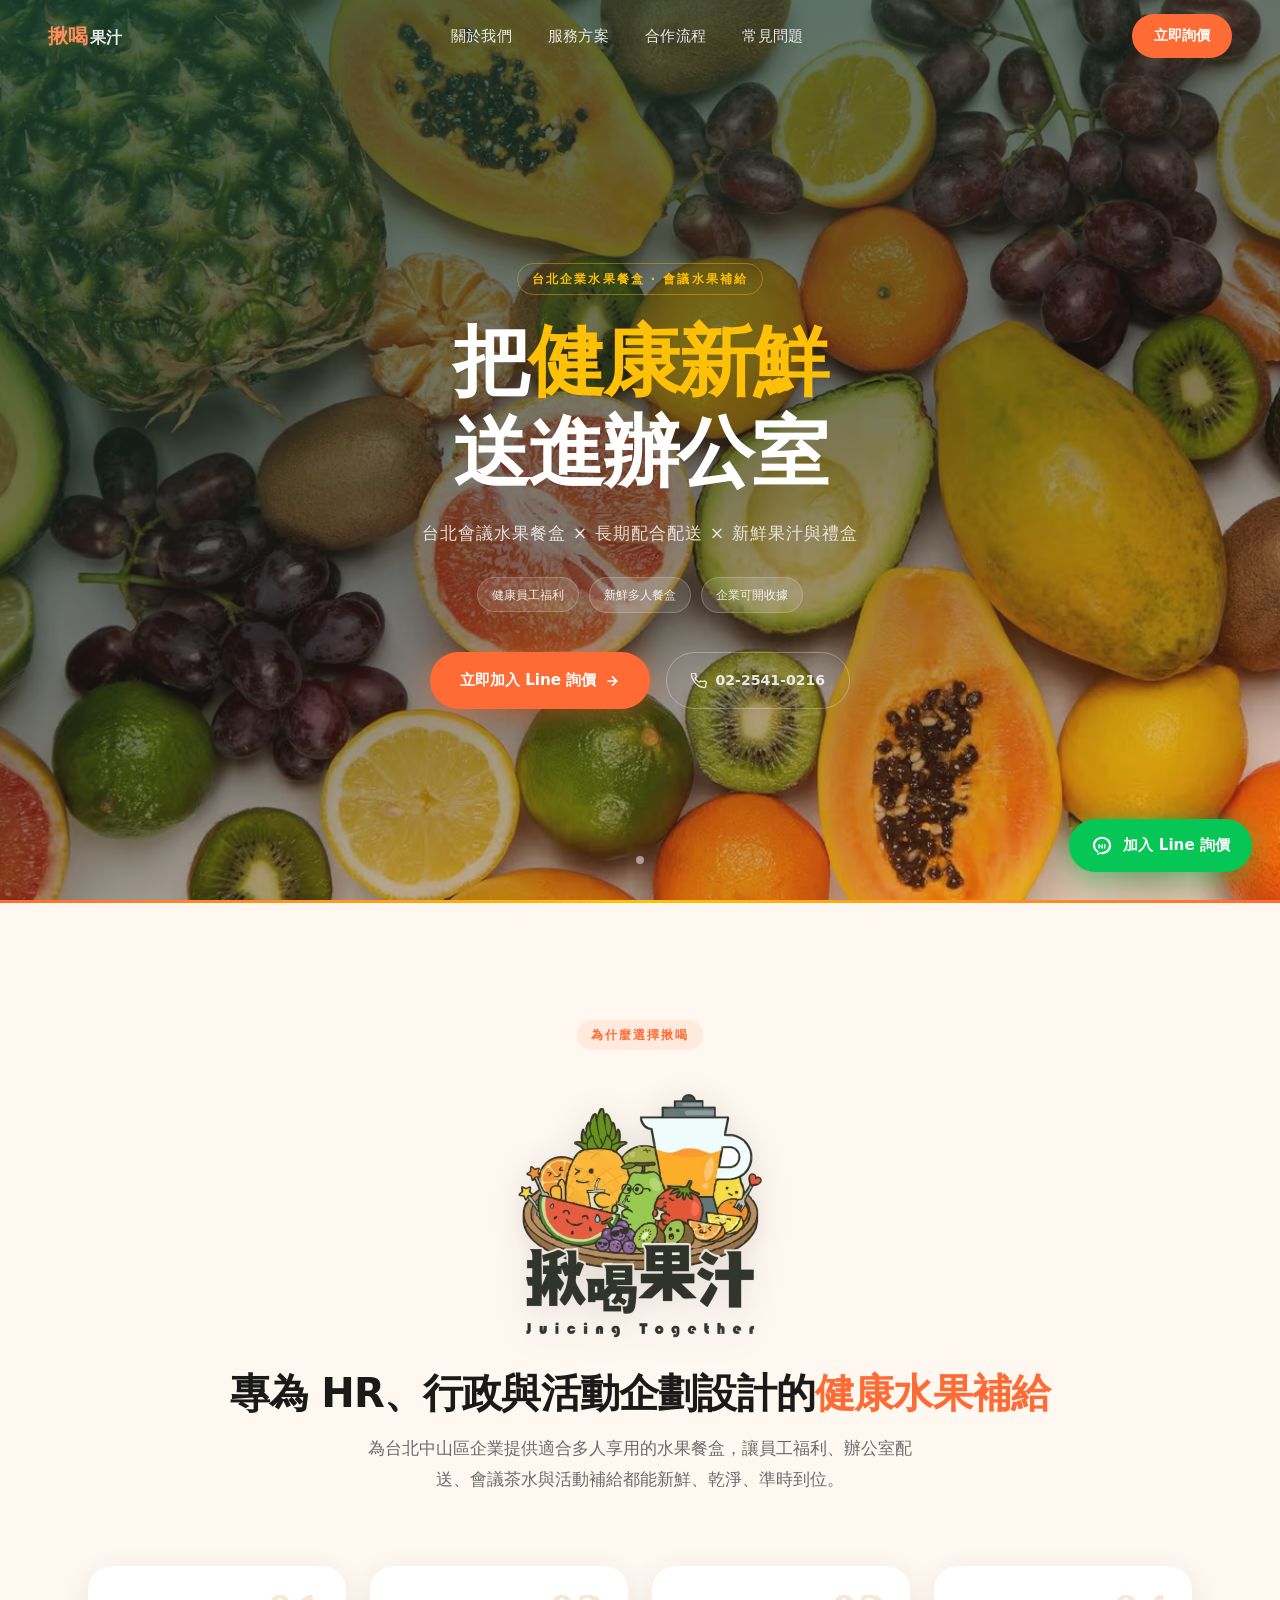
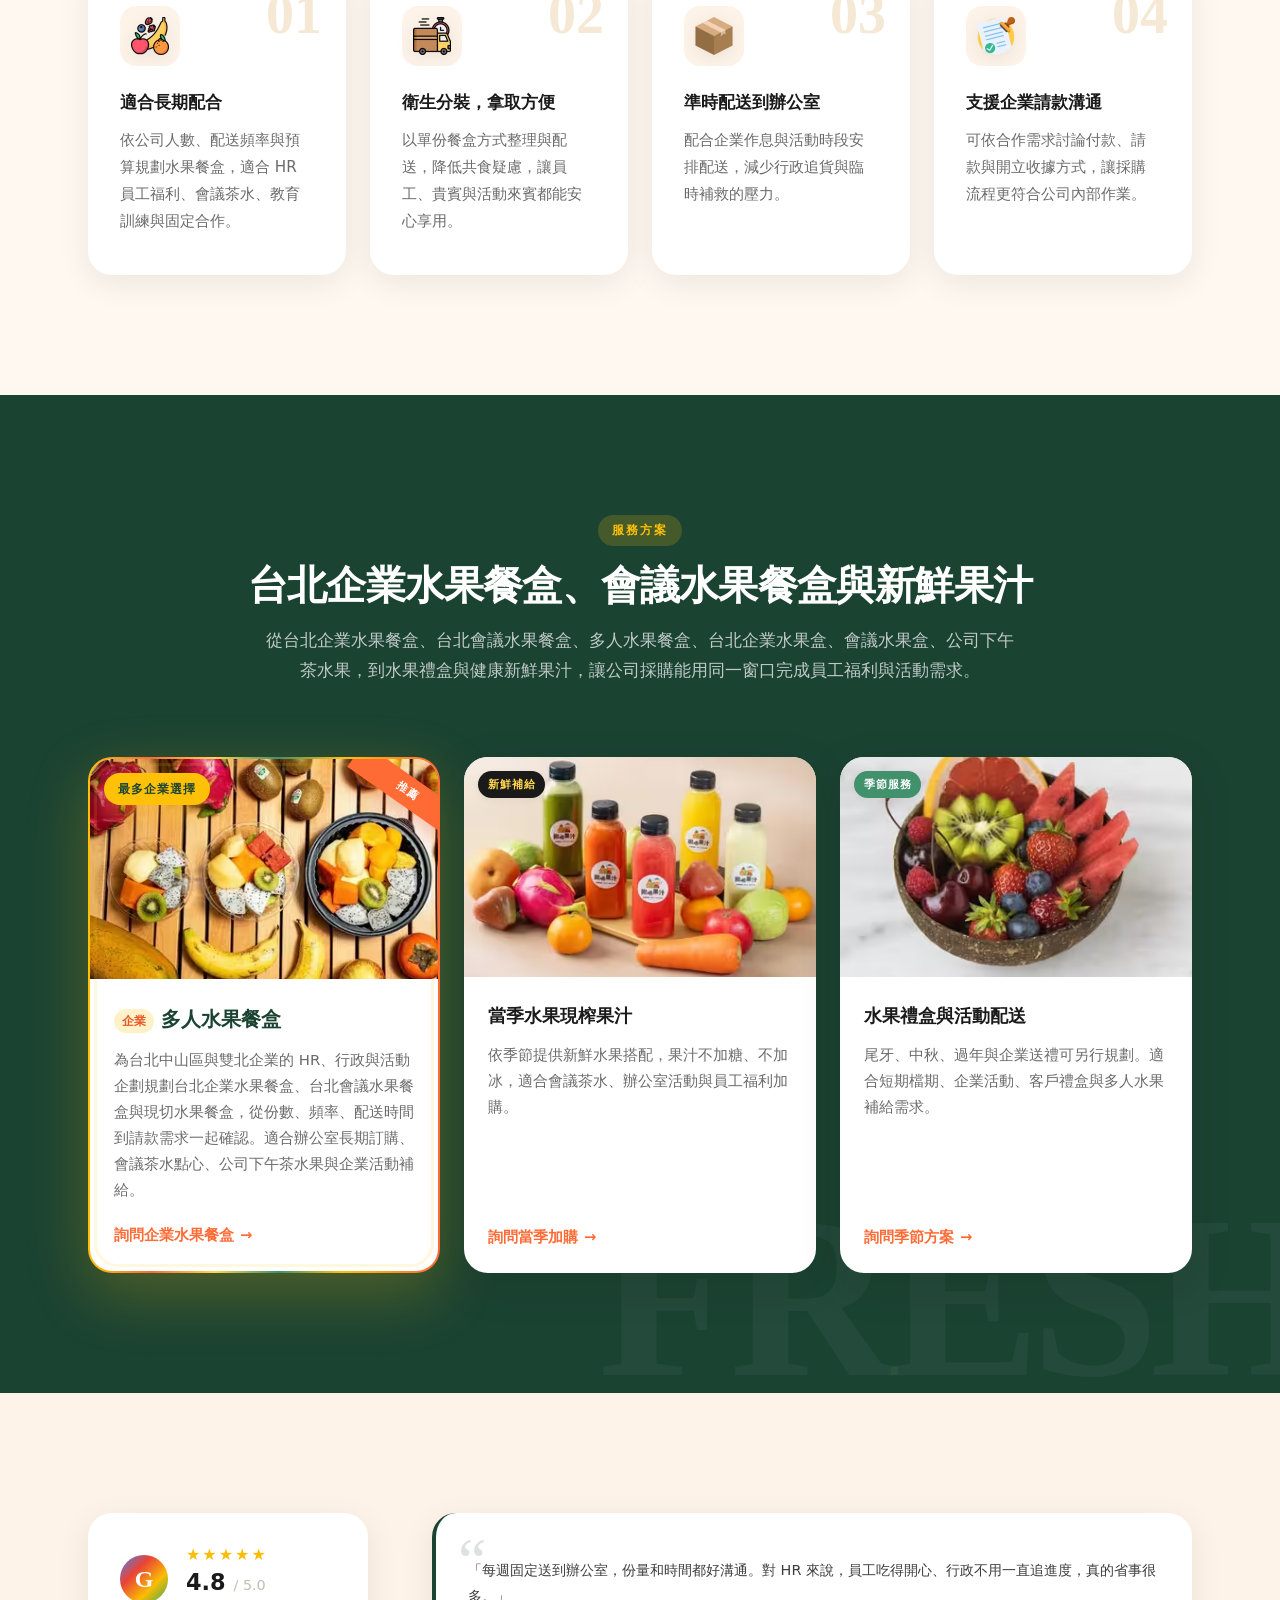
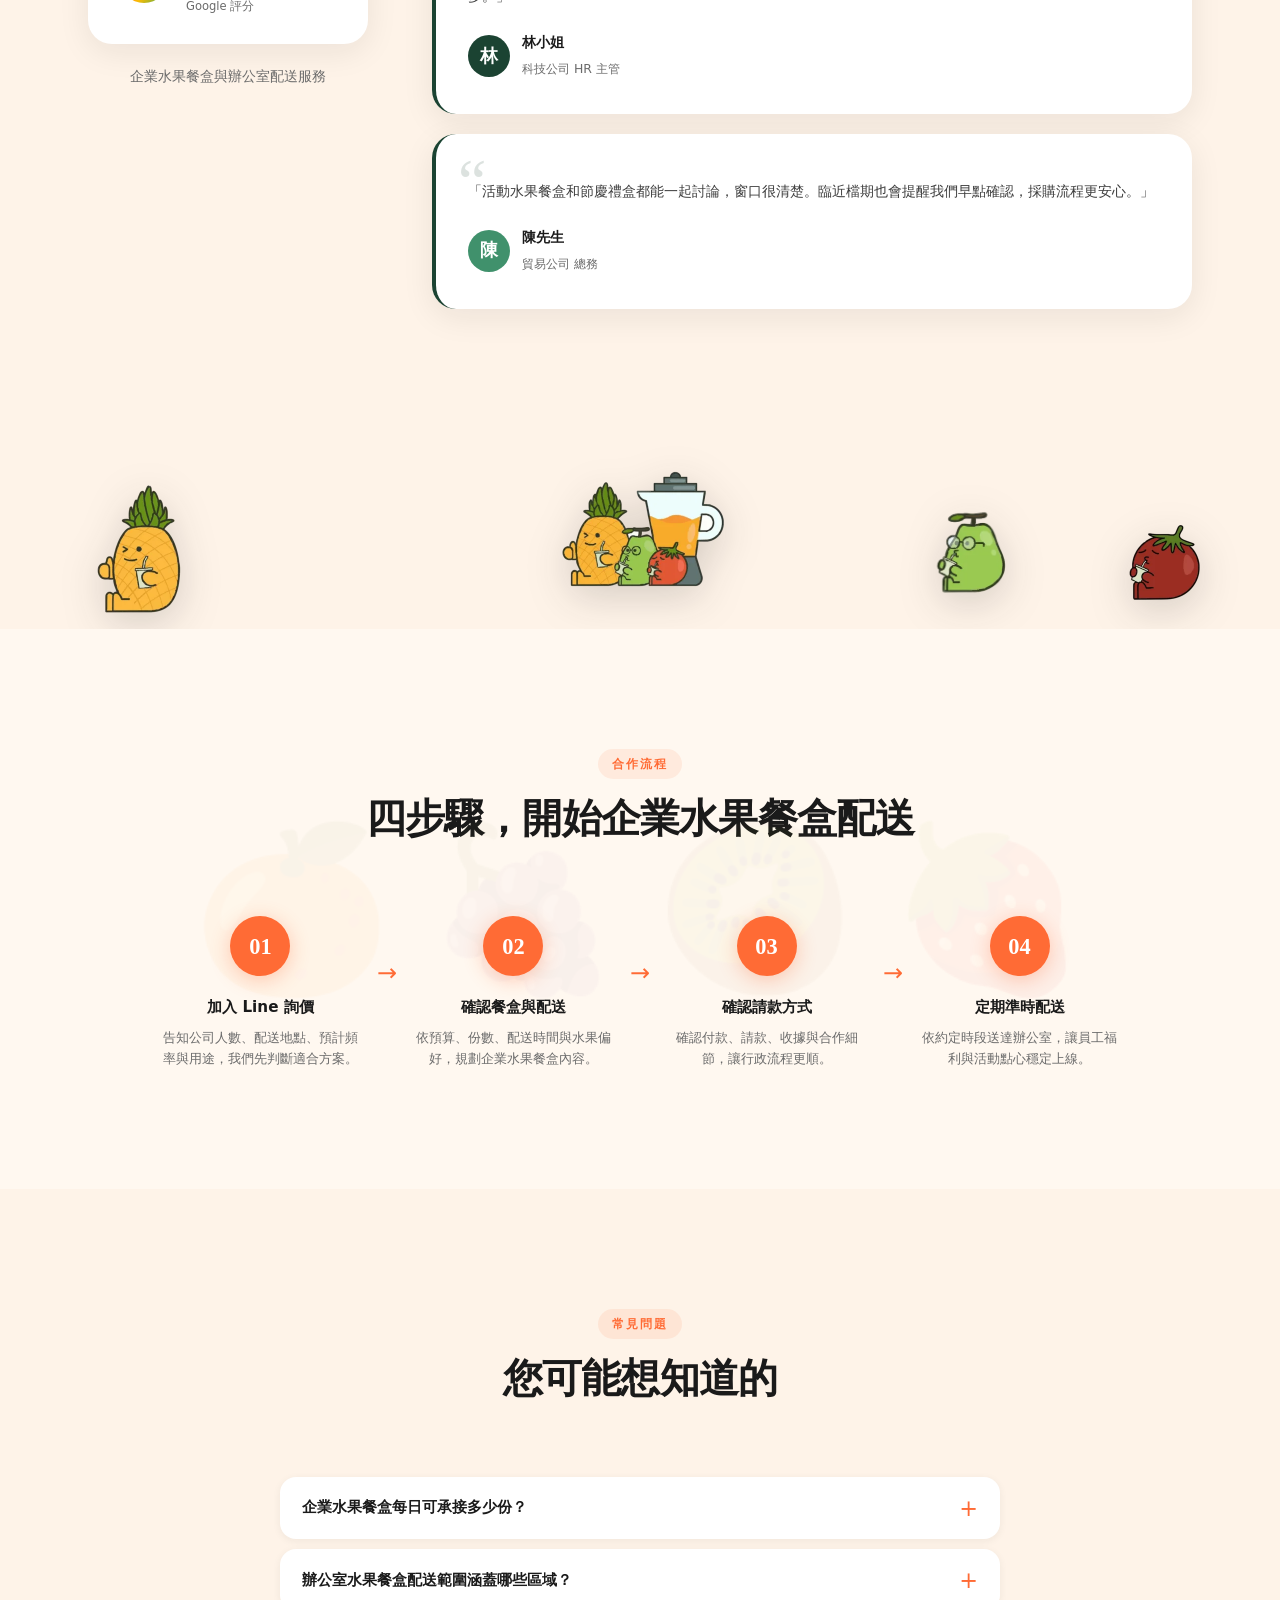
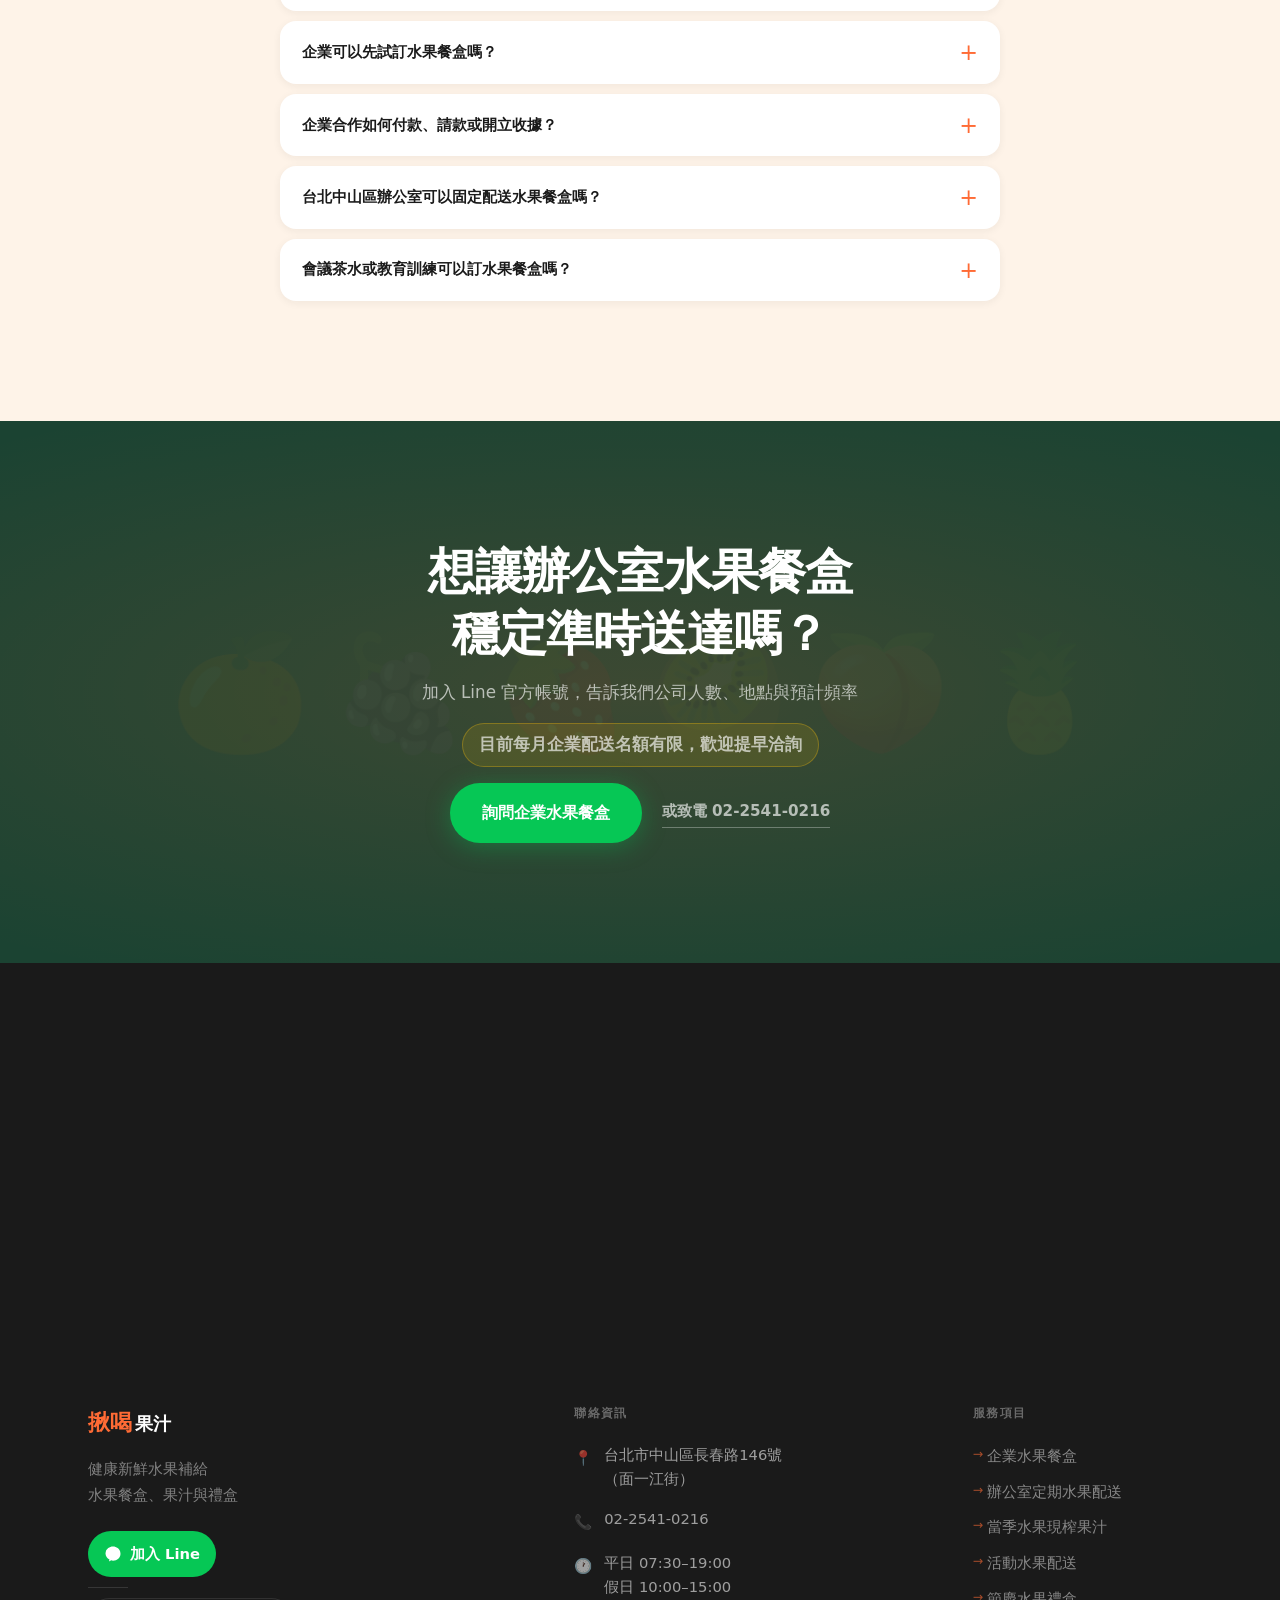
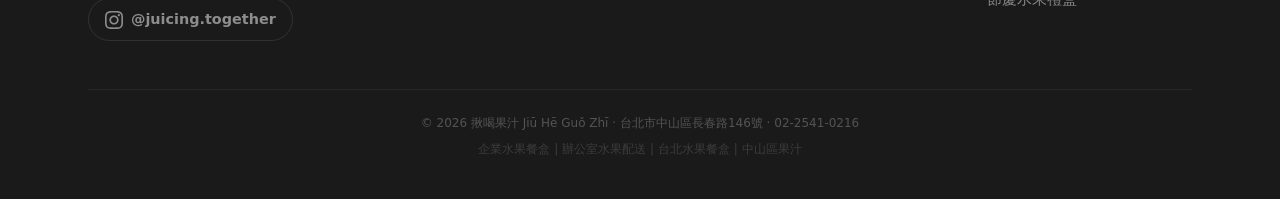
==== index.html @ c75de455 "feat: update styles and caching for improved performance - Changed stylesheet reference from `style." ====
<!DOCTYPE html>
<html lang="zh-TW">
<head>
    <meta charset="UTF-8">
    <meta name="viewport" content="width=device-width, initial-scale=1.0">
    <title>揪喝果汁｜台北會議水果餐盒・台北企業水果餐盒</title>
    <link rel="icon" type="image/png" href="assets/icons/favicon.png">
    <link rel="apple-touch-icon" href="assets/icons/apple-touch-icon.png">
    <meta name="description" content="台北中山區揪喝果汁服務 HR、行政與活動企劃，提供台北企業水果餐盒、台北會議水果餐盒、辦公室定期配送、水果禮盒與健康新鮮果汁，適合員工福利、會議水果盒與公司下午茶水果。">
    <meta name="keywords" content="企業水果餐盒,台北企業水果餐盒,台北企業水果盒,中山區企業水果餐盒,台北中山區水果餐盒,辦公室水果配送,中山區辦公室水果配送,HR員工福利水果,行政辦公室水果配送,會議水果盒,會議水果餐盒台北,會議茶水水果餐盒,台北會議水果餐盒,公司下午茶水果,公司水果訂購,企業水果配送,鮮切水果盒,現切水果餐盒,現打果汁外送,水果禮盒台北,揪喝果汁">
    <meta name="robots" content="index, follow">
    <meta name="geo.region" content="TW-TPE">
    <meta name="geo.placename" content="台北市中山區">
    <!-- Canonical — 換成真實網域後更新 -->
    <link rel="canonical" href="https://juicing-together.pages.dev/">
    <link rel="alternate" type="text/plain" href="https://juicing-together.pages.dev/llms.txt" title="LLM service summary">
    <link
        rel="preload"
        as="image"
        href="assets/hero/hero-1280.avif"
        imagesrcset="assets/hero/hero-640.avif 640w, assets/hero/hero-960.avif 960w, assets/hero/hero-1280.avif 1280w, assets/hero/hero-1600.avif 1600w"
        imagesizes="100vw"
        type="image/avif"
        fetchpriority="high"
    >

    <!-- Open Graph -->
    <meta property="og:title" content="揪喝果汁｜台北會議水果餐盒・台北企業水果餐盒">
    <meta property="og:description" content="為 HR、行政與活動企劃提供健康新鮮的企業水果補給：台北企業水果餐盒、台北會議水果餐盒、辦公室定期配送、水果禮盒與新鮮果汁。">
    <meta property="og:type" content="website">
    <meta property="og:locale" content="zh_TW">
    <meta property="og:url" content="https://juicing-together.pages.dev/">
    <meta property="og:image" content="https://juicing-together.pages.dev/assets/icons/social-share-image.jpg">
    <meta property="og:image:width" content="1170">
    <meta property="og:image:height" content="678">
    <!-- Twitter Card -->
    <meta name="twitter:card" content="summary_large_image">
    <meta name="twitter:title" content="揪喝果汁｜台北會議水果餐盒">
    <meta name="twitter:description" content="健康新鮮的台北企業水果餐盒，適合 HR 員工福利、行政採購、會議茶水與辦公室固定水果配送。">
    <meta name="twitter:image" content="https://juicing-together.pages.dev/assets/icons/social-share-image.jpg">

    <link rel="stylesheet" href="style.min.css">

    <!-- Schema.org LocalBusiness -->
    <script type="application/ld+json">
    {
        "@context": "https://schema.org",
        "@type": "LocalBusiness",
        "name": "揪喝果汁",
        "alternateName": "Jiū Hē Guǒ Zhī",
        "description": "台北市中山區企業健康水果補給服務，提供 HR 員工福利水果、行政辦公室定期水果配送、台北企業水果餐盒、台北會議水果餐盒、台北企業水果盒、多人水果餐盒、會議水果餐盒台北、會議水果盒、公司下午茶水果、健康新鮮果汁與節慶水果禮盒服務",
        "address": {
            "@type": "PostalAddress",
            "streetAddress": "長春路146號",
            "addressLocality": "中山區",
            "addressRegion": "台北市",
            "postalCode": "10491",
            "addressCountry": "TW"
        },
        "telephone": "+886-2-2541-0216",
        "openingHoursSpecification": [
            {
                "@type": "OpeningHoursSpecification",
                "dayOfWeek": ["Monday","Tuesday","Wednesday","Thursday","Friday"],
                "opens": "07:30",
                "closes": "19:00"
            },
            {
                "@type": "OpeningHoursSpecification",
                "dayOfWeek": ["Saturday","Sunday"],
                "opens": "10:00",
                "closes": "15:00"
            }
        ],
        "servesCuisine": ["企業水果餐盒","台北企業水果餐盒","台北會議水果餐盒","台北企業水果盒","會議水果餐盒台北","會議水果盒","公司下午茶水果","現切水果餐盒","辦公室水果配送","現打果汁","水果禮盒"],
        "priceRange": "$$",
        "hasMap": "https://maps.app.goo.gl/834xB28uhaWzeqEr7",
        "geo": {
            "@type": "GeoCoordinates",
            "latitude": "25.0519",
            "longitude": "121.5308"
        }
    }
    </script>

    <!-- FAQPage Schema — 觸發 Google 富媒體問答結果 -->
    <script type="application/ld+json">
    {
        "@context": "https://schema.org",
        "@type": "FAQPage",
        "mainEntity": [
            {
                "@type": "Question",
                "name": "企業水果餐盒每日可承接多少份？",
                "acceptedAnswer": {
                    "@type": "Answer",
                    "text": "揪喝果汁目前每日最多可承接約 300 份水果餐盒。不同公司人數、配送頻率與用途都可討論，建議先加入 Line 告知需求與日期，我們會協助規劃。"
                }
            },
            {
                "@type": "Question",
                "name": "台北辦公室水果外送配送範圍有哪些？",
                "acceptedAnswer": {
                    "@type": "Answer",
                    "text": "揪喝果汁主要配送範圍為台北市及新北市，以中山區、松山區、大同區為核心。其他區域請加入 Line 詢問確認，我們會盡力配合企業水果餐盒配送需求。"
                }
            },
            {
                "@type": "Question",
                "name": "企業訂購鮮切水果盒可以先試訂嗎？",
                "acceptedAnswer": {
                    "@type": "Answer",
                    "text": "可以！揪喝果汁提供一次性試訂服務，讓 HR、行政與團隊先確認水果品質、份量與配送體驗。滿意後再討論長期合作。"
                }
            },
            {
                "@type": "Question",
                "name": "企業水果餐盒如何付款、請款或開立收據？",
                "acceptedAnswer": {
                    "@type": "Answer",
                    "text": "揪喝果汁目前支援銀行匯款及現金付款，企業可開立收據；請款方式可於洽談時確認。我們會盡量配合公司內部採購與行政流程。"
                }
            },
            {
                "@type": "Question",
                "name": "台北中山區辦公室可以固定配送水果餐盒嗎？",
                "acceptedAnswer": {
                    "@type": "Answer",
                    "text": "可以。揪喝果汁位於台北市中山區，適合中山區、松山區、大同區及雙北企業洽詢辦公室定期水果餐盒配送。"
                }
            },
            {
                "@type": "Question",
                "name": "會議茶水或教育訓練可以訂水果餐盒嗎？",
                "acceptedAnswer": {
                    "@type": "Answer",
                    "text": "可以。企業會議、教育訓練、講座、員工下午茶與活動補給都可依人數、預算與配送時段規劃水果餐盒，也可加購現打果汁。"
                }
            }
        ]
    }
    </script>
</head>
<body>

    <!-- Floating Line CTA -->
    <a href="https://lin.ee/xCwVELfD" class="line-float" target="_blank" rel="noopener noreferrer" aria-label="加入 Line 官方帳號詢價">
        <svg class="line-icon" viewBox="0 0 24 24" xmlns="http://www.w3.org/2000/svg">
            <path d="M12 2C6.477 2 2 6.15 2 11.25c0 3.376 2.138 6.335 5.346 8.016L6.5 22l3.218-1.74C10.445 20.74 11.21 20.875 12 20.875c5.523 0 10-4.15 10-9.25C22 6.15 17.523 2 12 2zm0 16.875c-.605 0-1.192-.065-1.757-.188L7.5 20l.814-2.4C6.134 16.32 4.5 13.92 4.5 11.25 4.5 7.275 7.859 4 12 4s7.5 3.275 7.5 7.25c0 3.975-3.359 7.25-7.5 7.25zm3.75-8.75h-1.5v4.5h1.5v-4.5zm-2.625 0h-1.5v3.188l-2.25-3.188H8v4.5h1.5v-3.188l2.25 3.188h1.375v-4.5z"/>
        </svg>
        <span class="line-text">加入 Line 詢價</span>
    </a>

    <!-- Navigation -->
    <nav class="nav" id="nav">
        <div class="nav-inner">
            <a href="#hero" class="nav-brand">
                <span class="brand-mark">揪喝</span>
                <span class="brand-sub">果汁</span>
            </a>
            <ul class="nav-links" role="list">
                <li><a href="#why-us">關於我們</a></li>
                <li><a href="#services">服務方案</a></li>
                <li><a href="#process">合作流程</a></li>
                <li><a href="#faq">常見問題</a></li>
            </ul>
            <a href="https://lin.ee/xCwVELfD" class="nav-cta" target="_blank" rel="noopener">
                立即詢價
            </a>
            <button class="nav-toggle" id="navToggle" aria-label="開啟選單" aria-expanded="false">
                <span></span>
                <span></span>
                <span></span>
            </button>
        </div>
        <!-- Mobile menu -->
        <div class="nav-mobile" id="navMobile" aria-hidden="true">
            <ul>
                <li><a href="#why-us">關於我們</a></li>
                <li><a href="#services">服務方案</a></li>
                <li><a href="#process">合作流程</a></li>
                <li><a href="#faq">常見問題</a></li>
                <li>
                    <a href="https://lin.ee/xCwVELfD" class="mobile-line-btn" target="_blank" rel="noopener">
                        立即加入 Line 詢價
                    </a>
                </li>
            </ul>
        </div>
    </nav>

    <!-- ① Hero -->
    <section class="hero" id="hero">
        <div class="hero-bg">
            <picture>
                <source
                    type="image/avif"
                    srcset="assets/hero/hero-640.avif 640w, assets/hero/hero-960.avif 960w, assets/hero/hero-1280.avif 1280w, assets/hero/hero-1600.avif 1600w"
                    sizes="100vw"
                >
                <source
                    type="image/webp"
                    srcset="assets/hero/hero-640.webp 640w, assets/hero/hero-960.webp 960w, assets/hero/hero-1280.webp 1280w, assets/hero/hero-1600.webp 1600w"
                    sizes="100vw"
                >
                <img
                    src="assets/hero/hero-1280.webp"
                    alt=""
                    width="1280"
                    height="853"
                    loading="eager"
                    fetchpriority="high"
                >
            </picture>
            <div class="hero-overlay"></div>
        </div>
        <div class="hero-content">
            <p class="hero-eyebrow animate-up delay-1">台北企業水果餐盒 · 會議水果補給</p>
            <h1 class="hero-title animate-up delay-2">
                把<span class="hero-em">健康新鮮</span><br>
                送進辦公室
            </h1>
            <p class="hero-tagline animate-up delay-3">
                台北會議水果餐盒 &times; 長期配合配送 &times; 新鮮果汁與禮盒
            </p>
            <div class="hero-pills animate-up delay-4">
                <span>健康員工福利</span>
                <span>新鮮多人餐盒</span>
                <span>企業可開收據</span>
            </div>
            <div class="hero-actions animate-up delay-5">
                <a href="https://lin.ee/xCwVELfD" class="btn-hero" target="_blank" rel="noopener">
                    立即加入 Line 詢價
                    <svg width="16" height="16" viewBox="0 0 24 24" fill="none" stroke="currentColor" stroke-width="2.5"><path d="M5 12h14M12 5l7 7-7 7"/></svg>
                </a>
                <a href="tel:+886225410216" class="btn-hero-ghost">
                    <svg width="16" height="16" viewBox="0 0 24 24" fill="none" stroke="currentColor" stroke-width="2"><path d="M22 16.92v3a2 2 0 01-2.18 2 19.79 19.79 0 01-8.63-3.07A19.5 19.5 0 013.07 9.81 19.79 19.79 0 01.12 1.2 2 2 0 012.11 0h3a2 2 0 012 1.72 12.84 12.84 0 00.7 2.81 2 2 0 01-.45 2.11L6.09 7.91a16 16 0 006 6l1.27-1.27a2 2 0 012.11-.45 12.84 12.84 0 002.81.7A2 2 0 0122 16.92z"/></svg>
                    02-2541-0216
                </a>
            </div>
        </div>
        <div class="hero-scroll-indicator">
            <div class="scroll-dot"></div>
        </div>
    </section>

    <!-- ② Why Us -->
    <section class="why-us" id="why-us">
        <div class="container">
            <header class="section-header">
                <span class="eyebrow">為什麼選擇揪喝</span>
                <img src="assets/optimized/fruit-platter-560.webp" alt="" class="whyus-platter" width="560" height="560" loading="lazy" decoding="async" aria-hidden="true">
                <h2 class="section-title">專為 HR、行政與活動企劃設計的<strong>健康水果補給</strong></h2>
                <p class="section-lead">為台北中山區企業提供適合多人享用的水果餐盒，讓員工福利、辦公室配送、會議茶水與活動補給都能新鮮、乾淨、準時到位。</p>
            </header>
            <div class="features-grid">
                <div class="feature-card reveal">
                    <div class="feature-num">01</div>
                    <div class="feature-icon-wrap">
                        <img src="assets/optimized/fruits-76.webp" alt="" class="feature-icon-img" width="76" height="76" loading="lazy" decoding="async" aria-hidden="true">
                    </div>
                    <h3>適合長期配合</h3>
                    <p>依公司人數、配送頻率與預算規劃水果餐盒，適合 HR 員工福利、會議茶水、教育訓練與固定合作。</p>
                </div>
                <div class="feature-card reveal delay-1">
                    <div class="feature-num">02</div>
                    <div class="feature-icon-wrap">
                        <img src="assets/optimized/express-delivery-76.webp" alt="" class="feature-icon-img" width="76" height="76" loading="lazy" decoding="async" aria-hidden="true">
                    </div>
                    <h3>衛生分裝，拿取方便</h3>
                    <p>以單份餐盒方式整理與配送，降低共食疑慮，讓員工、貴賓與活動來賓都能安心享用。</p>
                </div>
                <div class="feature-card reveal delay-2">
                    <div class="feature-num">03</div>
                    <div class="feature-icon-wrap">
                        <img src="assets/optimized/box-76.webp" alt="" class="feature-icon-img" width="76" height="76" loading="lazy" decoding="async" aria-hidden="true">
                    </div>
                    <h3>準時配送到辦公室</h3>
                    <p>配合企業作息與活動時段安排配送，減少行政追貨與臨時補救的壓力。</p>
                </div>
                <div class="feature-card reveal delay-3">
                    <div class="feature-num">04</div>
                    <div class="feature-icon-wrap">
                        <img src="assets/optimized/stamp-76.webp" alt="" class="feature-icon-img" width="76" height="76" loading="lazy" decoding="async" aria-hidden="true">
                    </div>
                    <h3>支援企業請款溝通</h3>
                    <p>可依合作需求討論付款、請款與開立收據方式，讓採購流程更符合公司內部作業。</p>
                </div>
            </div>
        </div>
    </section>

    <!-- ③ Services -->
    <section class="services" id="services">
        <div class="services-bg-text" aria-hidden="true">FRESH</div>
        <div class="container">
            <header class="section-header">
                <span class="eyebrow light">服務方案</span>
                <h2 class="section-title light">台北企業水果餐盒、會議水果餐盒與新鮮果汁</h2>
                <p class="section-lead light">從台北企業水果餐盒、台北會議水果餐盒、多人水果餐盒、台北企業水果盒、會議水果盒、公司下午茶水果，到水果禮盒與健康新鮮果汁，讓公司採購能用同一窗口完成員工福利與活動需求。</p>
            </header>
            <div class="services-grid">

                <article class="service-card service-card-highlight reveal">
                    <div class="service-ribbon">推薦</div>
                    <div class="service-img-wrap">
                        <picture>
                            <source type="image/avif" srcset="assets/optimized/fruit-bowl-368.avif 368w, assets/optimized/fruit-bowl-567.avif 567w" sizes="(max-width: 1024px) 100vw, 368px">
                            <source type="image/webp" srcset="assets/optimized/fruit-bowl-368.webp 368w, assets/optimized/fruit-bowl-567.webp 567w" sizes="(max-width: 1024px) 100vw, 368px">
                            <img
                                src="assets/optimized/fruit-bowl-567.webp"
                                alt="企業水果餐盒定期配送"
                                width="567"
                                height="423"
                                loading="lazy"
                                decoding="async"
                            >
                        </picture>
                        <div class="service-badge">最多企業選擇</div>
                    </div>
                    <div class="service-body">
                        <h3><span class="service-title-kicker">企業</span>多人水果餐盒</h3>
                        <p>為台北中山區與雙北企業的 HR、行政與活動企劃規劃台北企業水果餐盒、台北會議水果餐盒與現切水果餐盒，從份數、頻率、配送時間到請款需求一起確認。適合辦公室長期訂購、會議茶水點心、公司下午茶水果與企業活動補給。</p>
                        <a href="https://lin.ee/xCwVELfD" class="service-cta" target="_blank" rel="noopener">
                            詢問企業水果餐盒
                            <span>→</span>
                        </a>
                    </div>
                </article>

                <article class="service-card reveal delay-1">
                    <div class="service-img-wrap">
                        <picture>
                            <source type="image/avif" srcset="assets/optimized/juice-bottles-372.avif 372w, assets/optimized/juice-bottles-744.avif 744w" sizes="(max-width: 1024px) 100vw, 372px">
                            <source type="image/webp" srcset="assets/optimized/juice-bottles-372.webp 372w, assets/optimized/juice-bottles-744.webp 744w" sizes="(max-width: 1024px) 100vw, 372px">
                            <img
                                src="assets/optimized/juice-bottles-744.webp"
                                alt="當季水果現榨果汁"
                                width="744"
                                height="595"
                                loading="lazy"
                                decoding="async"
                            >
                        </picture>
                        <div class="service-badge accent">新鮮補給</div>
                    </div>
                    <div class="service-body">
                        <h3>當季水果現榨果汁</h3>
                        <p>依季節提供新鮮水果搭配，果汁不加糖、不加冰，適合會議茶水、辦公室活動與員工福利加購。</p>
                        <a href="https://lin.ee/xCwVELfD" class="service-cta" target="_blank" rel="noopener">
                            詢問當季加購
                            <span>→</span>
                        </a>
                    </div>
                </article>

                <article class="service-card reveal delay-2">
                    <div class="service-img-wrap">
                        <picture>
                            <source type="image/avif" srcset="assets/optimized/fruit-gift-372.avif 372w, assets/optimized/fruit-gift-744.avif 744w" sizes="(max-width: 1024px) 100vw, 372px">
                            <source type="image/webp" srcset="assets/optimized/fruit-gift-372.webp 372w, assets/optimized/fruit-gift-744.webp 744w" sizes="(max-width: 1024px) 100vw, 372px">
                            <img
                                src="assets/optimized/fruit-gift-744.webp"
                                alt="水果外燴與節慶禮盒"
                                width="744"
                                height="1116"
                                loading="lazy"
                                decoding="async"
                            >
                        </picture>
                        <div class="service-badge green">季節服務</div>
                    </div>
                    <div class="service-body">
                        <h3>水果禮盒與活動配送</h3>
                        <p>尾牙、中秋、過年與企業送禮可另行規劃。適合短期檔期、企業活動、客戶禮盒與多人水果補給需求。</p>
                        <a href="https://lin.ee/xCwVELfD" class="service-cta" target="_blank" rel="noopener">
                            詢問季節方案
                            <span>→</span>
                        </a>
                    </div>
                </article>

            </div>
        </div>
    </section>

    <!-- ④ Social Proof -->
    <section class="social-proof" id="reviews">
        <div class="container">
            <div class="proof-inner">
                <div class="rating-block reveal">
                    <div class="g-badge">
                        <span class="g-logo">G</span>
                        <div class="g-info">
                            <div class="g-stars">★★★★★</div>
                            <div class="g-score">4.8 <span>/ 5.0</span></div>
                            <div class="g-label">Google 評分</div>
                        </div>
                    </div>
                    <p class="proof-tagline">企業水果餐盒與辦公室配送服務</p>
                </div>
                <div class="testimonials reveal delay-1">
                    <blockquote class="testimonial">
                        <p>「每週固定送到辦公室，份量和時間都好溝通。對 HR 來說，員工吃得開心、行政不用一直追進度，真的省事很多。」</p>
                        <footer>
                            <div class="avatar">林</div>
                            <div>
                                <strong>林小姐</strong>
                                <cite>科技公司 HR 主管</cite>
                            </div>
                        </footer>
                    </blockquote>
                    <blockquote class="testimonial">
                        <p>「活動水果餐盒和節慶禮盒都能一起討論，窗口很清楚。臨近檔期也會提醒我們早點確認，採購流程更安心。」</p>
                        <footer>
                            <div class="avatar green">陳</div>
                            <div>
                                <strong>陳先生</strong>
                                <cite>貿易公司 總務</cite>
                            </div>
                        </footer>
                    </blockquote>
                </div>
            </div>
        </div>
    </section>

    <!-- Fruit Characters Parade -->
    <div class="fruit-parade" id="fruitParade" aria-hidden="true">
        <div class="fp-char fp-pineapple">
            <img src="assets/optimized/pineapple-320.webp" alt="" width="320" height="320" loading="lazy" decoding="async" draggable="false">
        </div>
        <div class="fp-char fp-combo">
            <img src="assets/optimized/combo-380.webp" alt="" width="380" height="380" loading="lazy" decoding="async" draggable="false">
        </div>
        <div class="fp-char fp-pear">
            <img src="assets/optimized/pear-300.webp" alt="" width="300" height="313" loading="lazy" decoding="async" draggable="false">
        </div>
        <div class="fp-char fp-tomato">
            <img src="assets/optimized/tomato-260.webp" alt="" width="260" height="260" loading="lazy" decoding="async" draggable="false">
        </div>
    </div>

    <!-- ⑤ Process -->
    <section class="process" id="process">
        <div class="process-deco" aria-hidden="true">
            <span>🍊</span><span>🍇</span><span>🥝</span><span>🍓</span>
        </div>
        <div class="container">
            <header class="section-header">
                <span class="eyebrow">合作流程</span>
                <h2 class="section-title">四步驟，開始企業水果餐盒配送</h2>
            </header>
            <div class="steps">
                <div class="step reveal">
                    <div class="step-num">01</div>
                    <div class="step-body">
                        <h3>加入 Line 詢價</h3>
                        <p>告知公司人數、配送地點、預計頻率與用途，我們先判斷適合方案。</p>
                    </div>
                </div>
                <div class="step-arrow reveal delay-1" aria-hidden="true">→</div>
                <div class="step reveal delay-1">
                    <div class="step-num">02</div>
                    <div class="step-body">
                        <h3>確認餐盒與配送</h3>
                        <p>依預算、份數、配送時間與水果偏好，規劃企業水果餐盒內容。</p>
                    </div>
                </div>
                <div class="step-arrow reveal delay-2" aria-hidden="true">→</div>
                <div class="step reveal delay-2">
                    <div class="step-num">03</div>
                    <div class="step-body">
                        <h3>確認請款方式</h3>
                        <p>確認付款、請款、收據與合作細節，讓行政流程更順。</p>
                    </div>
                </div>
                <div class="step-arrow reveal delay-3" aria-hidden="true">→</div>
                <div class="step reveal delay-3">
                    <div class="step-num">04</div>
                    <div class="step-body">
                        <h3>定期準時配送</h3>
                        <p>依約定時段送達辦公室，讓員工福利與活動點心穩定上線。</p>
                    </div>
                </div>
            </div>
        </div>
    </section>

    <!-- ⑥ FAQ -->
    <section class="faq" id="faq">
        <div class="container">
            <header class="section-header">
                <span class="eyebrow">常見問題</span>
                <h2 class="section-title">您可能想知道的</h2>
            </header>
            <div class="faq-list reveal">
                <div class="faq-item">
                    <button class="faq-q" aria-expanded="false">
                        <span>企業水果餐盒每日可承接多少份？</span>
                        <span class="faq-icon" aria-hidden="true">+</span>
                    </button>
                    <div class="faq-a">
                        <p>目前每日最多可承接約 300 份水果餐盒。不同公司人數、配送頻率與用途都可討論，建議先加入 Line 告知需求與日期，我們會協助規劃。</p>
                    </div>
                </div>
                <div class="faq-item">
                    <button class="faq-q" aria-expanded="false">
                        <span>辦公室水果餐盒配送範圍涵蓋哪些區域？</span>
                        <span class="faq-icon" aria-hidden="true">+</span>
                    </button>
                    <div class="faq-a">
                        <p>主要配送範圍為台北市及新北市，以中山區、松山區、大同區為核心。其他區域請加入 Line 詢問確認，我們會盡力配合您的需求。</p>
                    </div>
                </div>
                <div class="faq-item">
                    <button class="faq-q" aria-expanded="false">
                        <span>企業可以先試訂水果餐盒嗎？</span>
                        <span class="faq-icon" aria-hidden="true">+</span>
                    </button>
                    <div class="faq-a">
                        <p>可以！我們提供一次性試訂服務，讓 HR、行政與團隊先確認水果品質、份量與配送體驗。滿意後再討論長期合作。</p>
                    </div>
                </div>
                <div class="faq-item">
                    <button class="faq-q" aria-expanded="false">
                        <span>企業合作如何付款、請款或開立收據？</span>
                        <span class="faq-icon" aria-hidden="true">+</span>
                    </button>
                    <div class="faq-a">
                        <p>目前支援銀行匯款及現金付款，企業可開立收據；請款方式可於洽談時確認。我們會盡量配合公司內部採購與行政流程。</p>
                    </div>
                </div>
                <div class="faq-item">
                    <button class="faq-q" aria-expanded="false">
                        <span>台北中山區辦公室可以固定配送水果餐盒嗎？</span>
                        <span class="faq-icon" aria-hidden="true">+</span>
                    </button>
                    <div class="faq-a">
                        <p>可以。揪喝果汁位於台北市中山區，適合中山區、松山區、大同區及雙北企業洽詢辦公室定期水果餐盒配送。</p>
                    </div>
                </div>
                <div class="faq-item">
                    <button class="faq-q" aria-expanded="false">
                        <span>會議茶水或教育訓練可以訂水果餐盒嗎？</span>
                        <span class="faq-icon" aria-hidden="true">+</span>
                    </button>
                    <div class="faq-a">
                        <p>可以。企業會議、教育訓練、講座、員工下午茶與活動補給都可依人數、預算與配送時段規劃水果餐盒，也可加購現打果汁。</p>
                    </div>
                </div>
            </div>
        </div>
    </section>

    <!-- ⑦ CTA Banner -->
    <section class="cta-section">
        <div class="cta-fruit-deco" aria-hidden="true">
            <span>🍊</span><span>🍇</span><span>🍓</span><span>🥝</span><span>🍑</span><span>🍍</span>
        </div>
        <div class="container">
            <div class="cta-content reveal">
                <h2>想讓辦公室水果餐盒<br>穩定準時送達嗎？</h2>
                <p>加入 Line 官方帳號，告訴我們公司人數、地點與預計頻率</p>
                <p class="cta-scarcity">目前每月企業配送名額有限，歡迎提早洽詢</p>
                <div class="cta-actions">
                    <a href="https://lin.ee/xCwVELfD" class="btn-cta-line" target="_blank" rel="noopener">
                        詢問企業水果餐盒
                    </a>
                    <a href="tel:+886225410216" class="btn-cta-tel">
                        或致電 02-2541-0216
                    </a>
                </div>
            </div>
        </div>
    </section>

    <!-- ⑧ Footer + Map -->
    <footer class="footer" id="footer">
        <div class="footer-map">
            <iframe
                src="https://maps.google.com/maps?q=揪喝果汁+台北市中山區長春路146號&output=embed&hl=zh-TW&z=16"
                width="100%"
                height="380"
                style="border:0;"
                allowfullscreen=""
                loading="lazy"
                referrerpolicy="no-referrer-when-downgrade"
                title="揪喝果汁 — Google 地圖位置"
            ></iframe>
        </div>
        <div class="footer-body">
            <div class="container">
                <div class="footer-grid">
                    <div class="footer-brand-col">
                        <a href="#hero" class="footer-logo">
                            <span class="footer-logo-mark">揪喝</span>
                            <span class="footer-logo-sub">果汁</span>
                        </a>
                        <p class="footer-slogan">健康新鮮水果補給<br>水果餐盒、果汁與禮盒</p>
                        <div class="footer-social">
                            <a href="https://lin.ee/xCwVELfD" class="footer-line-btn" target="_blank" rel="noopener">
                                <svg width="18" height="18" viewBox="0 0 24 24" fill="currentColor"><path d="M12 2C6.477 2 2 6.15 2 11.25c0 3.376 2.138 6.335 5.346 8.016L6.5 22l3.218-1.74C10.445 20.74 11.21 20.875 12 20.875c5.523 0 10-4.15 10-9.25C22 6.15 17.523 2 12 2zm3.75 7.5h-1.5v4.5h1.5v-4.5zm-2.625 0h-1.5v3.188l-2.25-3.188H8v4.5h1.5v-3.188l2.25 3.188h1.375v-4.5z"/></svg>
                                加入 Line
                            </a>
                            <div class="footer-social-divider" aria-hidden="true"></div>
                            <a href="https://www.instagram.com/juicing.together" class="footer-ig-btn" target="_blank" rel="noopener noreferrer" aria-label="Instagram @juicing.together">
                                <svg width="18" height="18" viewBox="0 0 24 24" fill="currentColor"><path d="M12 2.163c3.204 0 3.584.012 4.85.07 3.252.148 4.771 1.691 4.919 4.919.058 1.265.069 1.645.069 4.849 0 3.205-.012 3.584-.069 4.849-.149 3.225-1.664 4.771-4.919 4.919-1.266.058-1.644.07-4.85.07-3.204 0-3.584-.012-4.849-.07-3.26-.149-4.771-1.699-4.919-4.92-.058-1.265-.07-1.644-.07-4.849 0-3.204.013-3.583.07-4.849.149-3.227 1.664-4.771 4.919-4.919 1.266-.057 1.645-.069 4.849-.069zm0-2.163c-3.259 0-3.667.014-4.947.072-4.358.2-6.78 2.618-6.98 6.98-.059 1.281-.073 1.689-.073 4.948 0 3.259.014 3.668.072 4.948.2 4.358 2.618 6.78 6.98 6.98 1.281.058 1.689.072 4.948.072 3.259 0 3.668-.014 4.948-.072 4.354-.2 6.782-2.618 6.979-6.98.059-1.28.073-1.689.073-4.948 0-3.259-.014-3.667-.072-4.947-.196-4.354-2.617-6.78-6.979-6.98-1.281-.059-1.69-.073-4.949-.073zm0 5.838c-3.403 0-6.162 2.759-6.162 6.162s2.759 6.163 6.162 6.163 6.162-2.759 6.162-6.163c0-3.403-2.759-6.162-6.162-6.162zm0 10.162c-2.209 0-4-1.79-4-4 0-2.209 1.791-4 4-4s4 1.791 4 4c0 2.21-1.791 4-4 4zm6.406-11.845c-.796 0-1.441.645-1.441 1.44s.645 1.44 1.441 1.44c.795 0 1.439-.645 1.439-1.44s-.644-1.44-1.439-1.44z"/></svg>
                                @juicing.together
                            </a>
                        </div>
                    </div>

                    <div class="footer-info-col">
                        <h3>聯絡資訊</h3>
                        <ul class="footer-contact">
                            <li>
                                <span class="fc-icon">📍</span>
                                <address>台北市中山區長春路146號<br>（面一江街）</address>
                            </li>
                            <li>
                                <span class="fc-icon">📞</span>
                                <a href="tel:+886225410216">02-2541-0216</a>
                            </li>
                            <li>
                                <span class="fc-icon">🕐</span>
                                <span>
                                    平日 07:30–19:00<br>
                                    假日 10:00–15:00
                                </span>
                            </li>
                        </ul>
                    </div>

                    <div class="footer-svc-col">
                        <h3>服務項目</h3>
                        <ul class="footer-services">
                            <li>企業水果餐盒</li>
                            <li>辦公室定期水果配送</li>
                            <li>當季水果現榨果汁</li>
                            <li>活動水果配送</li>
                            <li>節慶水果禮盒</li>
                        </ul>
                    </div>
                </div>

                <div class="footer-bottom">
                    <p>© 2026 揪喝果汁 Jiū Hē Guǒ Zhī · 台北市中山區長春路146號 · 02-2541-0216</p>
                    <p class="footer-seo-note">企業水果餐盒 | 辦公室水果配送 | 台北水果餐盒 | 中山區果汁</p>
                </div>
            </div>
        </div>
    </footer>

    <script src="script.js" defer></script>
</body>
</html>
---- style.min.css ----
:root{--orange:#FF6B35;--orange-dk:#E8552A;--orange-lt:#FF8C5A;--yellow:#FFC107;--yellow-lt:#FFD54F;--green:#1B4332;--green-mid:#2D6A4F;--green-lt:#40916C;--warm-white:#FFF8F0;--cream:#FEF3E8;--cream-dk:#F5E8D4;--dark:#1A1A1A;--gray-dk:#3D3D3D;--gray:#6B6B6B;--gray-lt:#C8BDB3;--border:#EDE3D9;--white:#FFFFFF;--font-sans:system-ui,-apple-system,BlinkMacSystemFont,'PingFang TC','Microsoft JhengHei',sans-serif;--font-serif:Georgia,'Times New Roman',serif;--r-sm:8px;--r-md:16px;--r-lg:24px;--r-xl:32px;--r-pill:999px;--sh-sm:0 2px 8px rgba(26,26,26,.06);--sh:0 8px 32px rgba(26,26,26,.08);--sh-md:0 12px 44px rgba(26,26,26,.12);--sh-lg:0 24px 64px rgba(26,26,26,.18);--ease:cubic-bezier(.4,0,.2,1);--t:.28s var(--ease);--t-md:.5s var(--ease);--t-lg:.75s var(--ease);--nav-h:72px;--nav-h-sm:56px;--container:1200px;--px:clamp(20px,4vw,48px);--section-py:clamp(72px,10vw,120px)}*,::after,::before{box-sizing:border-box;margin:0;padding:0}html{scroll-behavior:smooth;-webkit-text-size-adjust:100%;width:100%;max-width:100%;overflow-x:hidden}body{font-family:var(--font-sans);background:var(--warm-white);color:var(--dark);line-height:1.75;width:100%;max-width:100%;overflow-x:hidden}img{display:block;max-width:100%;height:auto}a{text-decoration:none;color:inherit}ul{list-style:none}address{font-style:normal}button{font-family:var(--font-sans);cursor:pointer;border:none;background:0 0}.container{max-width:var(--container);margin:0 auto;padding:0 var(--px)}.section-header{text-align:center;margin-bottom:clamp(40px,6vw,72px)}.eyebrow{display:inline-block;font-size:.72rem;font-weight:700;letter-spacing:.18em;text-transform:uppercase;color:var(--orange);background:rgba(255,107,53,.1);padding:5px 14px;border-radius:var(--r-pill);margin-bottom:14px}.eyebrow.light{color:var(--yellow);background:rgba(255,193,7,.18)}.section-title{font-size:clamp(1.6rem,3.2vw,2.5rem);font-weight:900;color:var(--dark);line-height:1.28;letter-spacing:-.02em;margin-bottom:14px}.section-title.light{color:var(--white)}.section-title strong{color:var(--orange);font-weight:900}.whyus-platter{display:block;height:280px;width:auto;margin:12px auto;filter:drop-shadow(0 4px 16px rgba(26,26,26,.12));opacity:0;transform:scale(.15);transition:opacity .6s ease,transform .9s cubic-bezier(.34,1.56,.64,1)}.whyus-platter.platter-visible{opacity:1;transform:scale(1)}.section-lead{font-size:clamp(.9rem,1.6vw,1.05rem);color:var(--gray);max-width:560px;margin:0 auto;line-height:1.8}.section-lead.light{color:rgba(255,255,255,.72);max-width:760px}.reveal{opacity:0;transform:translateY(36px);transition:opacity var(--t-lg),transform var(--t-lg)}.reveal.visible{opacity:1;transform:translateY(0)}.reveal.delay-1{transition-delay:.12s}.reveal.delay-2{transition-delay:.24s}.reveal.delay-3{transition-delay:.36s}.animate-up{opacity:0;transform:translateY(28px);animation:slideUp .72s var(--ease) both}.delay-1{animation-delay:.15s}.delay-2{animation-delay:.32s}.delay-3{animation-delay:.48s}.delay-4{animation-delay:.64s}.delay-5{animation-delay:.8s}@keyframes slideUp{to{opacity:1;transform:translateY(0)}}.line-float{position:fixed;bottom:28px;right:28px;z-index:950;display:flex;align-items:center;gap:10px;background:#06c755;color:var(--white);padding:13px 22px;border-radius:var(--r-pill);font-size:.95rem;font-weight:700;box-shadow:0 6px 28px rgba(6,199,85,.45);transition:var(--t);animation:floatBob 3.2s ease-in-out infinite}.line-float:hover{background:#05b14c;transform:translateY(-4px);box-shadow:0 12px 40px rgba(6,199,85,.55);animation:none}.line-icon{width:22px;height:22px;fill:white;flex-shrink:0}@keyframes floatBob{0%,100%{transform:translateY(0)}50%{transform:translateY(-7px)}}.nav{position:fixed;inset:0 0 auto;z-index:900;transition:background var(--t),box-shadow var(--t)}.nav.scrolled{background:rgba(255,248,240,.95);backdrop-filter:blur(14px);-webkit-backdrop-filter:blur(14px);box-shadow:var(--sh-sm)}.nav-inner{display:flex;align-items:center;justify-content:space-between;height:var(--nav-h);padding:0 var(--px)}.nav-brand{display:flex;align-items:baseline;gap:3px;font-weight:900;line-height:1;transition:var(--t)}.brand-mark{font-size:1.25rem;color:var(--orange);letter-spacing:-.02em}.brand-sub{font-size:1rem;color:var(--dark)}.nav:not(.scrolled) .brand-mark{color:var(--orange-lt)}.nav:not(.scrolled) .brand-sub{color:rgba(255,255,255,.9)}.nav-links{display:flex;gap:36px}.nav-links a{font-size:.95rem;font-weight:500;letter-spacing:.02em;position:relative;transition:color var(--t)}.nav-links a::after{content:'';position:absolute;inset:auto 0 -3px;height:2px;background:var(--orange);transform:scaleX(0);transform-origin:left;transition:transform var(--t)}.nav-links a:hover::after{transform:scaleX(1)}.nav:not(.scrolled) .nav-links a{color:rgba(255,255,255,.88)}.nav.scrolled .nav-links a{color:var(--gray-dk)}.nav-links a:hover{color:var(--orange)!important}.nav-cta{background:var(--orange);color:var(--white)!important;padding:9px 22px;border-radius:var(--r-pill);font-size:.9rem;font-weight:700;transition:var(--t);white-space:nowrap}.nav-cta:hover{background:var(--orange-dk);transform:translateY(-1px);box-shadow:0 4px 16px rgba(255,107,53,.35)}.nav-toggle{display:none;flex-direction:column;justify-content:center;gap:5px;padding:6px;border-radius:var(--r-sm)}.nav-toggle span{display:block;width:22px;height:2px;background:var(--dark);border-radius:2px;transition:var(--t)}.nav:not(.scrolled) .nav-toggle span{background:#fff}.nav-toggle.open span:first-child{transform:translateY(7px) rotate(45deg)}.nav-toggle.open span:nth-child(2){opacity:0}.nav-toggle.open span:nth-child(3){transform:translateY(-7px) rotate(-45deg)}.nav-mobile{display:none;overflow:hidden;background:#fff;border-top:1px solid var(--border);box-shadow:var(--sh)}.nav-mobile.open{display:block}.nav-mobile ul{padding:12px 16px 20px;display:flex;flex-direction:column;gap:2px}.nav-mobile ul a{display:block;padding:11px 16px;font-weight:500;border-radius:var(--r-sm);transition:var(--t)}.nav-mobile ul a:hover{background:var(--cream);color:var(--orange)}.mobile-line-btn{background:#06c755!important;color:#fff!important;text-align:center;margin-top:6px;border-radius:var(--r-pill)!important;font-weight:700!important}.hero{position:relative;height:100svh;min-height:620px;display:flex;align-items:center;justify-content:center;overflow:hidden}.hero-bg{position:absolute;inset:0}.hero-bg picture{display:block;width:100%;height:100%}.hero-bg img{width:100%;height:100%;object-fit:cover;object-position:center 40%}.hero-overlay{position:absolute;inset:0;background:linear-gradient(160deg,rgba(27,67,50,.78) 0,rgba(26,26,26,.55) 55%,rgba(255,107,53,.2) 100%)}.hero-content{position:relative;z-index:5;text-align:center;padding:var(--nav-h) var(--px) 0;max-width:840px}.hero-eyebrow{display:inline-block;font-size:.72rem;font-weight:700;letter-spacing:.18em;text-transform:uppercase;color:var(--yellow);border:1px solid rgba(255,193,7,.4);padding:5px 14px;border-radius:var(--r-pill);margin-bottom:22px}.hero-title{font-size:clamp(2.4rem,6vw,4.8rem);font-weight:900;color:#fff;line-height:1.18;letter-spacing:-.03em;margin-bottom:20px}.hero-em{color:var(--yellow);font-weight:900;font-style:normal;font-family:inherit}.hero-tagline{font-size:clamp(.88rem,1.8vw,1.08rem);color:rgba(255,255,255,.82);letter-spacing:.06em;margin-bottom:28px}.hero-pills{display:flex;flex-wrap:wrap;gap:10px;justify-content:center;margin-bottom:40px}.hero-pills span{font-size:.78rem;font-weight:500;color:rgba(255,255,255,.88);background:rgba(255,255,255,.12);backdrop-filter:blur(6px);border:1px solid rgba(255,255,255,.2);padding:6px 14px;border-radius:var(--r-pill)}.hero-actions{display:flex;gap:16px;justify-content:center;flex-wrap:wrap}.btn-hero{display:inline-flex;align-items:center;gap:8px;background:var(--orange);color:#fff;font-size:.95rem;font-weight:700;padding:15px 30px;border-radius:var(--r-pill);transition:var(--t);box-shadow:0 4px 24px rgba(255,107,53,.4)}.btn-hero:hover{background:var(--orange-dk);transform:translateY(-2px);box-shadow:0 8px 36px rgba(255,107,53,.5)}.btn-hero-ghost{display:inline-flex;align-items:center;gap:8px;color:rgba(255,255,255,.85);font-size:.88rem;font-weight:600;padding:14px 24px;border-radius:var(--r-pill);border:1px solid rgba(255,255,255,.3);backdrop-filter:blur(6px);transition:var(--t)}.btn-hero-ghost:hover{background:rgba(255,255,255,.12);color:#fff;border-color:rgba(255,255,255,.5)}.hero-scroll-indicator{position:absolute;bottom:36px;left:50%;transform:translateX(-50%);z-index:5}.scroll-dot{width:8px;height:8px;border-radius:50%;background:rgba(255,255,255,.5);animation:scrollBounce 2s ease-in-out infinite}@keyframes scrollBounce{0%,100%{transform:translateY(0);opacity:.5}50%{transform:translateY(14px);opacity:1}}.why-us{padding:var(--section-py) 0;background:var(--warm-white);position:relative}.why-us::before{content:'';position:absolute;top:0;left:0;right:0;height:3px;background:linear-gradient(90deg,var(--orange),var(--yellow),var(--orange))}.features-grid{display:grid;grid-template-columns:repeat(4,1fr);gap:24px}.feature-card{background:#fff;border-radius:var(--r-lg);padding:40px 32px;box-shadow:var(--sh);position:relative;overflow:hidden;transition:transform var(--t),box-shadow var(--t)}.feature-card::before{content:'';position:absolute;inset:0 auto 0 0;width:4px;background:var(--orange);transform:scaleY(0);transform-origin:bottom;transition:transform var(--t-md)}.feature-card:hover{transform:translateY(-6px);box-shadow:var(--sh-lg)}.feature-card:hover::before{transform:scaleY(1)}.feature-num{position:absolute;top:20px;right:24px;font-family:var(--font-serif);font-size:3.5rem;font-weight:600;color:var(--cream-dk);line-height:1;pointer-events:none;user-select:none}.feature-icon-wrap{width:60px;height:60px;background:var(--cream);border-radius:var(--r-md);display:flex;align-items:center;justify-content:center;margin-bottom:22px;transition:var(--t)}.feature-card:hover .feature-icon-wrap{background:rgba(255,107,53,.1)}.feature-icon{font-size:1.8rem}.feature-icon-img{width:38px;height:38px;object-fit:contain;filter:drop-shadow(0 4px 8px rgba(26,26,26,.08))}.feature-card h3{font-size:1.05rem;font-weight:700;color:var(--dark);margin-bottom:10px}.feature-card p{font-size:.95rem;color:var(--gray);line-height:1.78}.services{background:var(--green);padding:var(--section-py) 0;position:relative;overflow:hidden}.services-bg-text{position:absolute;bottom:-20px;right:-40px;font-family:var(--font-serif);font-size:clamp(8rem,18vw,18rem);font-weight:600;color:rgba(255,255,255,.04);line-height:1;pointer-events:none;user-select:none;letter-spacing:-.04em}.services-grid{display:grid;grid-template-columns:repeat(3,1fr);gap:24px;position:relative;z-index:2}.service-card{background:#fff;border-radius:var(--r-lg);overflow:hidden;box-shadow:var(--sh-md);transition:transform var(--t),box-shadow var(--t);display:flex;flex-direction:column;position:relative}.service-card:hover{transform:translateY(-10px);box-shadow:var(--sh-lg)}.service-card-highlight{border:2px solid transparent;background:linear-gradient(white,#fff) padding-box,linear-gradient(90deg,var(--yellow) 0,var(--orange) 18%,var(--yellow-lt) 36%,var(--green-lt) 54%,var(--yellow) 72%,var(--orange) 100%) border-box;background-size:auto,100% 100%;box-shadow:0 20px 62px rgba(255,193,7,.24)}.service-card-highlight::before{content:'';position:absolute;inset:4px;border-radius:inherit;box-shadow:inset 0 0 0 3px rgba(255,193,7,.12);pointer-events:none;z-index:2}.service-card-highlight .service-badge{background:var(--yellow);color:var(--green);padding:6px 14px;font-size:.72rem;box-shadow:0 8px 24px rgba(255,193,7,.38)}.service-card-highlight .service-body h3{color:var(--green);font-size:1.22rem}.service-ribbon{position:absolute;top:18px;right:-34px;z-index:4;width:128px;transform:rotate(35deg);background:var(--orange);color:#fff;text-align:center;font-size:.68rem;font-weight:900;letter-spacing:.14em;padding:5px 0;box-shadow:0 8px 20px rgba(232,85,42,.32)}.service-title-kicker{display:inline-flex;align-items:center;margin-right:7px;padding:2px 8px;border-radius:var(--r-pill);background:rgba(255,193,7,.22);color:var(--orange-dk);font-size:.72rem;font-weight:900;vertical-align:middle}.service-img-wrap{position:relative;height:220px;overflow:hidden}.service-img-wrap picture{display:block;width:100%;height:100%}.service-img-wrap img{width:100%;height:100%;object-fit:cover;transition:transform .6s var(--ease)}.service-card:hover .service-img-wrap img{transform:scale(1.07)}.service-badge{position:absolute;top:14px;left:14px;font-size:.68rem;font-weight:700;letter-spacing:.08em;text-transform:uppercase;color:var(--orange);background:#fff;padding:4px 10px;border-radius:var(--r-pill);box-shadow:var(--sh-sm)}.service-badge.accent{color:var(--yellow-lt);background:var(--dark)}.service-badge.green{color:#fff;background:var(--green-lt)}.service-body{padding:24px;flex:1;display:flex;flex-direction:column}.service-body h3{font-size:1.1rem;font-weight:700;color:var(--dark);margin-bottom:10px}.service-body p{font-size:.93rem;color:var(--gray);line-height:1.75;flex:1;margin-bottom:18px}.service-cta{display:inline-flex;align-items:center;gap:6px;font-size:.92rem;font-weight:700;color:var(--orange);transition:var(--t);align-self:flex-start;margin-top:auto}.service-cta:hover{color:var(--orange-dk);letter-spacing:.02em}.service-cta span{display:inline-block;transition:transform var(--t)}.service-cta:hover span{transform:translateX(4px)}.social-proof{padding:var(--section-py) 0;background:var(--cream)}.proof-inner{display:grid;grid-template-columns:280px 1fr;gap:64px;align-items:start}.g-badge{display:flex;gap:18px;align-items:center;background:#fff;border-radius:var(--r-lg);padding:28px 32px;box-shadow:var(--sh);margin-bottom:20px}.g-logo{display:flex;align-items:center;justify-content:center;width:48px;height:48px;border-radius:50%;background:linear-gradient(135deg,#4285f4,#ea4335,#fbbc05,#34a853);color:#fff;font-size:1.5rem;font-weight:900;font-family:var(--font-serif);flex-shrink:0}.g-stars{color:#fbbc05;font-size:1rem;letter-spacing:2px;margin-bottom:2px}.g-score{font-size:1.4rem;font-weight:900;color:var(--dark);line-height:1;margin-bottom:2px}.g-score span{font-size:.9rem;font-weight:400;color:var(--gray-lt)}.g-label{font-size:.72rem;color:var(--gray)}.proof-tagline{font-size:.88rem;color:var(--gray);text-align:center}.testimonials{display:flex;flex-direction:column;gap:20px}.testimonial{background:#fff;border-radius:var(--r-lg);padding:32px;box-shadow:var(--sh);border-left:4px solid var(--green);position:relative}.testimonial::before{content:'\201C';position:absolute;top:16px;left:22px;font-family:var(--font-serif);font-size:4rem;color:var(--green);opacity:.15;line-height:1}.testimonial p{font-size:.9rem;color:var(--gray-dk);line-height:1.82;margin-bottom:20px;padding-top:12px}.testimonial footer{display:flex;align-items:center;gap:12px}.avatar{width:42px;height:42px;border-radius:50%;background:var(--green);color:#fff;font-size:1.1rem;font-weight:700;display:flex;align-items:center;justify-content:center;flex-shrink:0}.avatar.green{background:var(--green-lt)}.testimonial footer strong{display:block;font-size:.88rem;font-weight:700;color:var(--dark)}.testimonial footer cite{font-style:normal;font-size:.78rem;color:var(--gray)}.fruit-parade{position:relative;height:200px;background:var(--cream);overflow:hidden}.fp-char{position:absolute;bottom:0;opacity:0;cursor:default;user-select:none}.fruit-parade.parade-go .fp-char{will-change:transform,opacity}.fp-char img{display:block;height:160px;width:auto;filter:drop-shadow(0 10px 20px rgba(26,26,26,.18))}.fp-pineapple{left:5%}.fp-combo{left:50%;transform:translateX(-50%)}.fp-pear{right:18%}.fp-tomato{right:4%}@keyframes fpFromLeft{0%{opacity:0;transform:translateX(-110%) rotate(-18deg) scale(.7)}55%{opacity:1;transform:translateX(6%) rotate(5deg) scale(1.06)}75%{transform:translateX(-3%) rotate(-2deg) scale(.98)}100%{opacity:1;transform:translateX(0) rotate(0) scale(1)}}@keyframes fpFromRight{0%{opacity:0;transform:translateX(110%) rotate(18deg) scale(.7)}55%{opacity:1;transform:translateX(-6%) rotate(-5deg) scale(1.06)}75%{transform:translateX(3%) rotate(2deg) scale(.98)}100%{opacity:1;transform:translateX(0) rotate(0) scale(1)}}@keyframes fpFromBelow{0%{opacity:0;transform:translateX(-50%) translateY(130px) scale(.5)}55%{opacity:1;transform:translateX(-50%) translateY(-22px) scale(1.1)}75%{transform:translateX(-50%) translateY(8px) scale(.97)}100%{opacity:1;transform:translateX(-50%) translateY(0) scale(1)}}@keyframes fpFloat1{0%,100%{transform:translateY(0) rotate(0)}50%{transform:translateY(-16px) rotate(3deg)}}@keyframes fpFloat2{0%,100%{transform:translateX(-50%) translateY(0) rotate(0)}50%{transform:translateX(-50%) translateY(-12px) rotate(-2deg)}}@keyframes fpFloat3{0%,100%{transform:translateY(0) rotate(0)}50%{transform:translateY(-14px) rotate(2deg)}}.fruit-parade.parade-go .fp-pineapple{animation:fpFromLeft .95s cubic-bezier(.34,1.56,.64,1) 0s forwards}.fruit-parade.parade-go .fp-pear{animation:fpFromRight .95s cubic-bezier(.34,1.56,.64,1) .14s forwards}.fruit-parade.parade-go .fp-tomato{animation:fpFromRight .95s cubic-bezier(.34,1.56,.64,1) .28s forwards}.fruit-parade.parade-go .fp-combo{animation:fpFromBelow .95s cubic-bezier(.34,1.56,.64,1) .44s forwards}.fp-pineapple.fp-float{opacity:1;animation:fpFloat1 3.4s ease-in-out infinite}.fp-pear.fp-float{opacity:1;animation:fpFloat3 3.8s ease-in-out infinite}.fp-tomato.fp-float{opacity:1;animation:fpFloat1 3s ease-in-out infinite}.fp-combo.fp-float{opacity:1;animation:fpFloat2 4s ease-in-out infinite}.fp-pear img{height:150px}.fp-tomato img{height:130px}.fp-combo img{height:190px}.fp-char:hover img{animation:fpWiggle .5s ease-in-out}@keyframes fpWiggle{0%,100%{transform:rotate(0)}25%{transform:rotate(-10deg) scale(1.08)}75%{transform:rotate(10deg) scale(1.08)}}.process{padding:var(--section-py) 0;background:var(--warm-white);position:relative;overflow:hidden}.process-deco{position:absolute;top:50%;left:50%;transform:translate(-50%,-50%);font-size:10rem;opacity:.03;display:flex;gap:32px;pointer-events:none;user-select:none;white-space:nowrap}.steps{display:grid;grid-template-columns:1fr auto 1fr auto 1fr auto 1fr;gap:0 16px;align-items:start;max-width:960px;margin:0 auto;position:relative}.step{text-align:center}.step-num{display:inline-flex;align-items:center;justify-content:center;width:60px;height:60px;border-radius:50%;background:var(--orange);color:#fff;font-family:var(--font-serif);font-size:1.4rem;font-weight:600;margin:0 auto 18px;box-shadow:0 4px 20px rgba(255,107,53,.32);transition:transform var(--t),box-shadow var(--t)}.step:hover .step-num{transform:scale(1.08);box-shadow:0 8px 32px rgba(255,107,53,.42)}.step-body h3{font-size:.95rem;font-weight:700;color:var(--dark);margin-bottom:6px}.step-body p{font-size:.8rem;color:var(--gray);line-height:1.65}.step-arrow{font-size:1.5rem;color:var(--orange);opacity:.4;align-self:center;margin-bottom:40px;transition:opacity var(--t-lg)}.step-arrow.visible{opacity:1}.faq{padding:var(--section-py) 0;background:var(--cream)}.faq-list{max-width:720px;margin:0 auto;display:flex;flex-direction:column;gap:10px}.faq-item{background:#fff;border-radius:var(--r-md);overflow:hidden;box-shadow:var(--sh-sm);transition:box-shadow var(--t)}.faq-item:hover{box-shadow:var(--sh)}.faq-item.open{box-shadow:var(--sh-md)}.faq-q{width:100%;display:flex;align-items:center;justify-content:space-between;gap:16px;padding:20px 22px;text-align:left;font-size:.93rem;font-weight:600;color:var(--dark);transition:color var(--t)}.faq-q:hover{color:var(--orange)}.faq-item.open .faq-q{color:var(--orange)}.faq-icon{font-size:1.4rem;font-weight:300;color:var(--orange);line-height:1;flex-shrink:0;transition:transform var(--t-md)}.faq-item.open .faq-icon{transform:rotate(45deg)}.faq-a{max-height:0;overflow:hidden;transition:max-height .4s var(--ease)}.faq-a.open{max-height:500px}.faq-a p{padding:0 22px 20px;font-size:.95rem;color:var(--gray);line-height:1.82;border-top:1px solid var(--border);padding-top:16px;margin-top:0}.cta-section{background:var(--green);padding:var(--section-py) 0;text-align:center;position:relative;overflow:hidden}.cta-section::before{content:'';position:absolute;inset:0;background:radial-gradient(ellipse 80% 60% at 50% 50%,rgba(255,107,53,.15),transparent);pointer-events:none}.cta-fruit-deco{position:absolute;top:50%;left:50%;transform:translate(-50%,-50%);display:flex;gap:20px;font-size:7rem;opacity:.04;pointer-events:none;user-select:none;white-space:nowrap}.cta-content{position:relative;z-index:2}.cta-content h2{font-size:clamp(1.8rem,4vw,3rem);font-weight:900;color:#fff;line-height:1.28;letter-spacing:-.02em;margin-bottom:14px}.cta-content p{font-size:clamp(.9rem,1.6vw,1.05rem);color:rgba(255,255,255,.65);margin-bottom:16px}.cta-scarcity{display:inline-block;font-size:.88rem;font-weight:600;color:var(--yellow);background:rgba(255,193,7,.12);border:1px solid rgba(255,193,7,.3);padding:6px 16px;border-radius:var(--r-pill);margin-bottom:40px}.cta-actions{display:flex;align-items:center;justify-content:center;gap:20px;flex-wrap:wrap}.btn-cta-line{display:inline-flex;align-items:center;background:#06c755;color:#fff;font-size:1rem;font-weight:700;padding:16px 32px;border-radius:var(--r-pill);transition:var(--t);box-shadow:0 4px 24px rgba(6,199,85,.35)}.btn-cta-line:hover{background:#05b14c;transform:translateY(-2px);box-shadow:0 8px 36px rgba(6,199,85,.5)}.btn-cta-tel{font-size:.95rem;font-weight:600;color:rgba(255,255,255,.65);border-bottom:1px solid rgba(255,255,255,.3);padding-bottom:2px;transition:var(--t)}.btn-cta-tel:hover{color:#fff;border-color:#fff}.footer{background:var(--dark)}.footer-map{line-height:0}.footer-map iframe{display:block;filter:grayscale(15%) contrast(1.05)}.footer-body{padding:60px 0 40px}.footer-grid{display:grid;grid-template-columns:2fr 1.6fr 1fr;gap:48px;margin-bottom:48px}.footer-logo{display:inline-flex;align-items:baseline;gap:3px;margin-bottom:14px}.footer-logo-mark{font-size:1.4rem;font-weight:900;color:var(--orange)}.footer-logo-sub{font-size:1.15rem;font-weight:900;color:var(--white)}.footer-slogan{font-size:.92rem;color:rgba(255,255,255,.45);line-height:1.75;margin-bottom:24px}.footer-line-btn{display:inline-flex;align-items:center;gap:8px;background:#06c755;color:#fff;font-size:.92rem;font-weight:700;padding:10px 16px;border-radius:var(--r-pill);transition:var(--t);align-self:flex-start;width:fit-content}.footer-line-btn:hover{background:#05b14c;transform:translateY(-1px)}.footer-social{display:flex;flex-direction:column;gap:10px;margin-top:0}.footer-social-divider{width:40px;height:1px;background:rgba(255,255,255,.12)}.footer-ig-btn{display:inline-flex;align-items:center;gap:8px;color:rgba(255,255,255,.5);font-size:.9rem;font-weight:600;padding:8px 16px;border-radius:var(--r-pill);border:1px solid rgba(255,255,255,.1);transition:var(--t);align-self:flex-start}.footer-ig-btn:hover{color:#fff;background:linear-gradient(135deg,#f09433,#e6683c,#dc2743,#cc2366,#bc1888);border-color:transparent;transform:translateY(-1px)}.footer-grid h3{font-size:.72rem;font-weight:700;letter-spacing:.12em;text-transform:uppercase;color:rgba(255,255,255,.35);margin-bottom:20px}.footer-contact{display:flex;flex-direction:column;gap:16px}.footer-contact li{display:flex;gap:12px;align-items:flex-start}.fc-icon{font-size:.95rem;flex-shrink:0;margin-top:3px}.footer-contact a,.footer-contact address,.footer-contact span{font-size:.92rem;color:rgba(255,255,255,.58);line-height:1.65;transition:color var(--t)}.footer-contact a:hover{color:var(--orange)}.footer-services{display:flex;flex-direction:column;gap:10px}.footer-services li{font-size:.92rem;color:rgba(255,255,255,.48);padding-left:14px;position:relative}.footer-services li::before{content:'→';position:absolute;left:0;color:var(--orange);opacity:.6;font-size:.78rem}.footer-bottom{border-top:1px solid rgba(255,255,255,.06);padding-top:24px;text-align:center}.footer-bottom p{font-size:.75rem;color:rgba(255,255,255,.25);line-height:1.6}.footer-seo-note{color:rgba(255,255,255,.15)!important;margin-top:6px}@media (max-width:1024px){.features-grid{grid-template-columns:repeat(2,1fr)}.services-grid{grid-template-columns:1fr;max-width:680px;margin-inline:auto}.proof-inner{grid-template-columns:1fr}.rating-block{max-width:380px;margin-inline:auto}.steps{grid-template-columns:1fr;max-width:440px;gap:0}.step-arrow{display:block;transform:rotate(90deg);margin:8px auto;text-align:center;margin-bottom:8px}.footer-grid{grid-template-columns:1fr 1fr}.footer-brand-col{grid-column:1/-1}}@media (max-width:768px){.nav-cta,.nav-links{display:none}.nav-toggle{display:flex}.features-grid{grid-template-columns:1fr}.testimonials{gap:16px}.footer-grid{grid-template-columns:1fr;gap:32px}.footer-brand-col{grid-column:auto}.services-bg-text{right:-12px;font-size:7rem}.line-float{bottom:20px;right:20px;padding:13px;border-radius:50%}.line-text{display:none}.line-float .line-icon{width:26px;height:26px}}@media (max-width:540px){.hero-title{font-size:2.2rem}.hero-actions{flex-direction:column;align-items:center}.btn-hero,.btn-hero-ghost{width:100%;max-width:320px;justify-content:center}.cta-actions{flex-direction:column}.btn-cta-line{width:100%;max-width:320px;justify-content:center}.process-deco{display:none}}@media (prefers-reduced-motion:reduce){*,::after,::before{animation-duration:NaNs!important;animation-iteration-count:1!important;transition-duration:NaNs!important}.reveal{opacity:1;transform:none}}
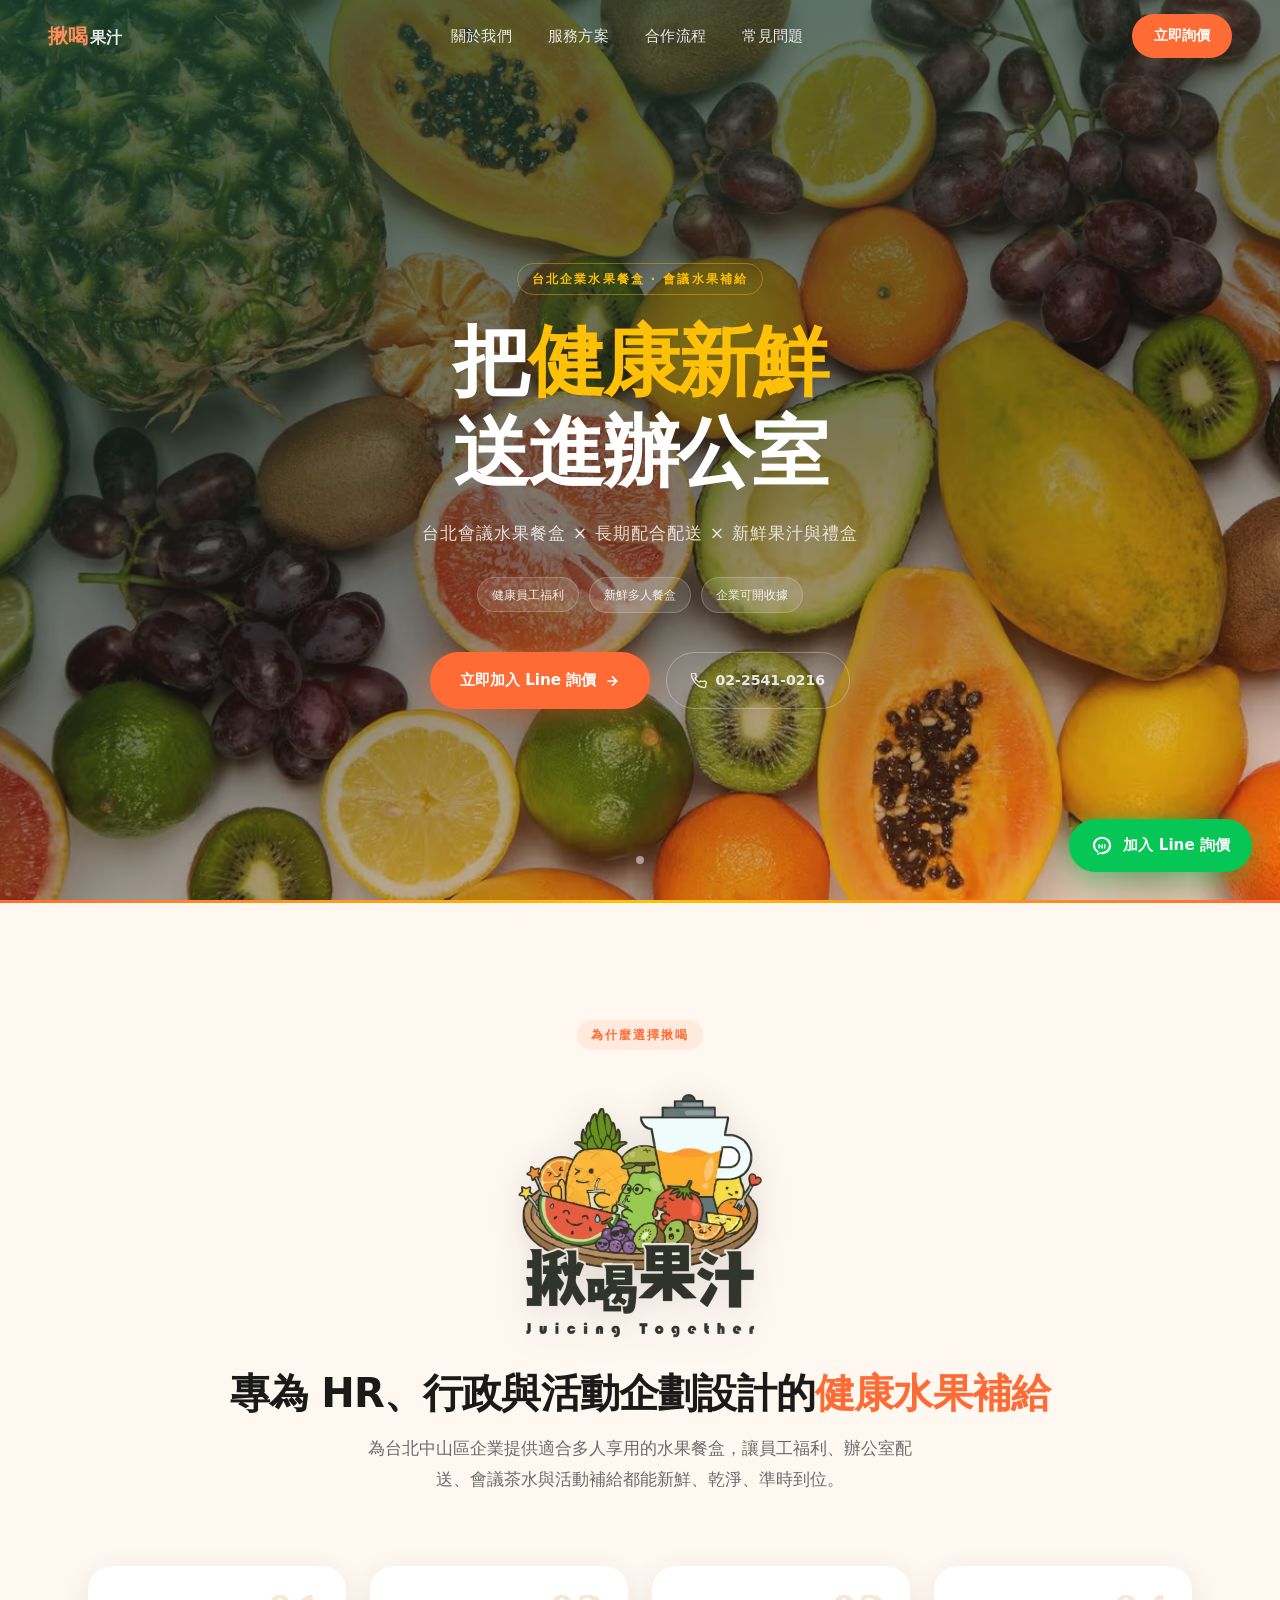
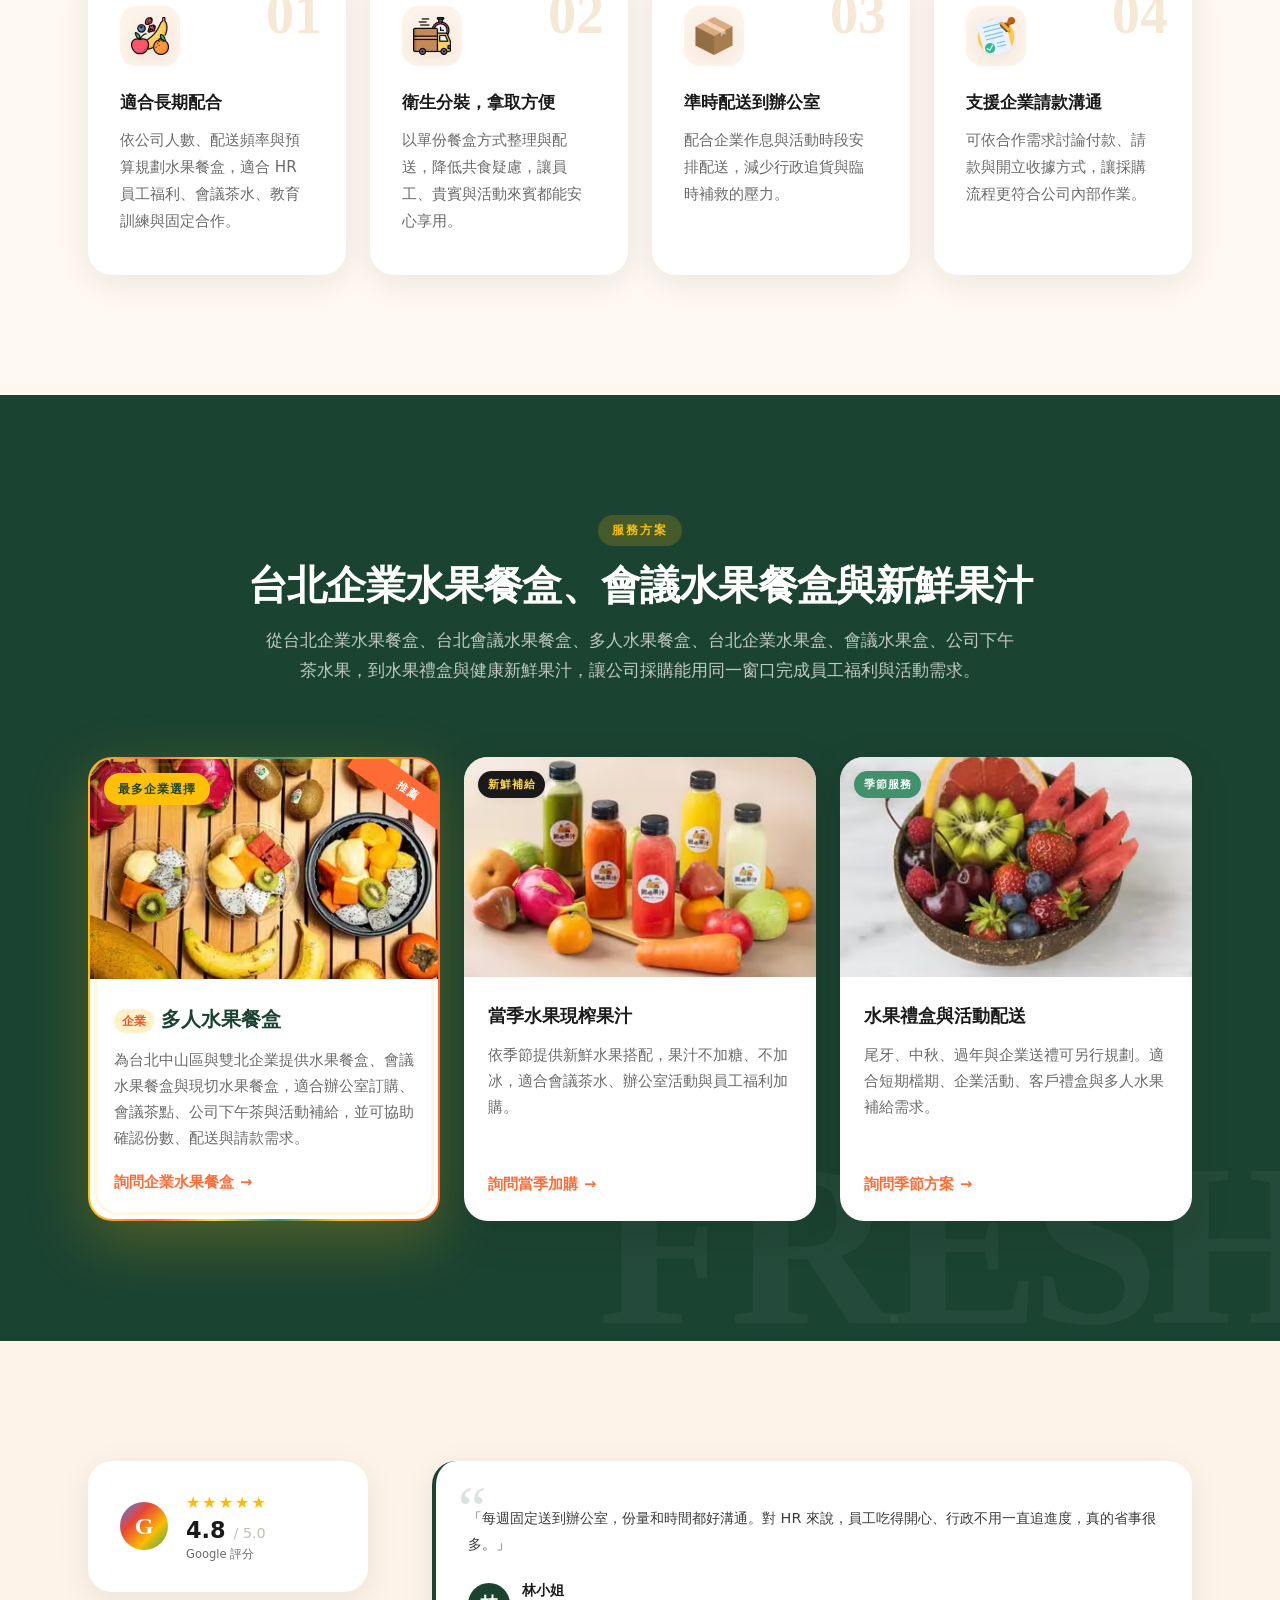
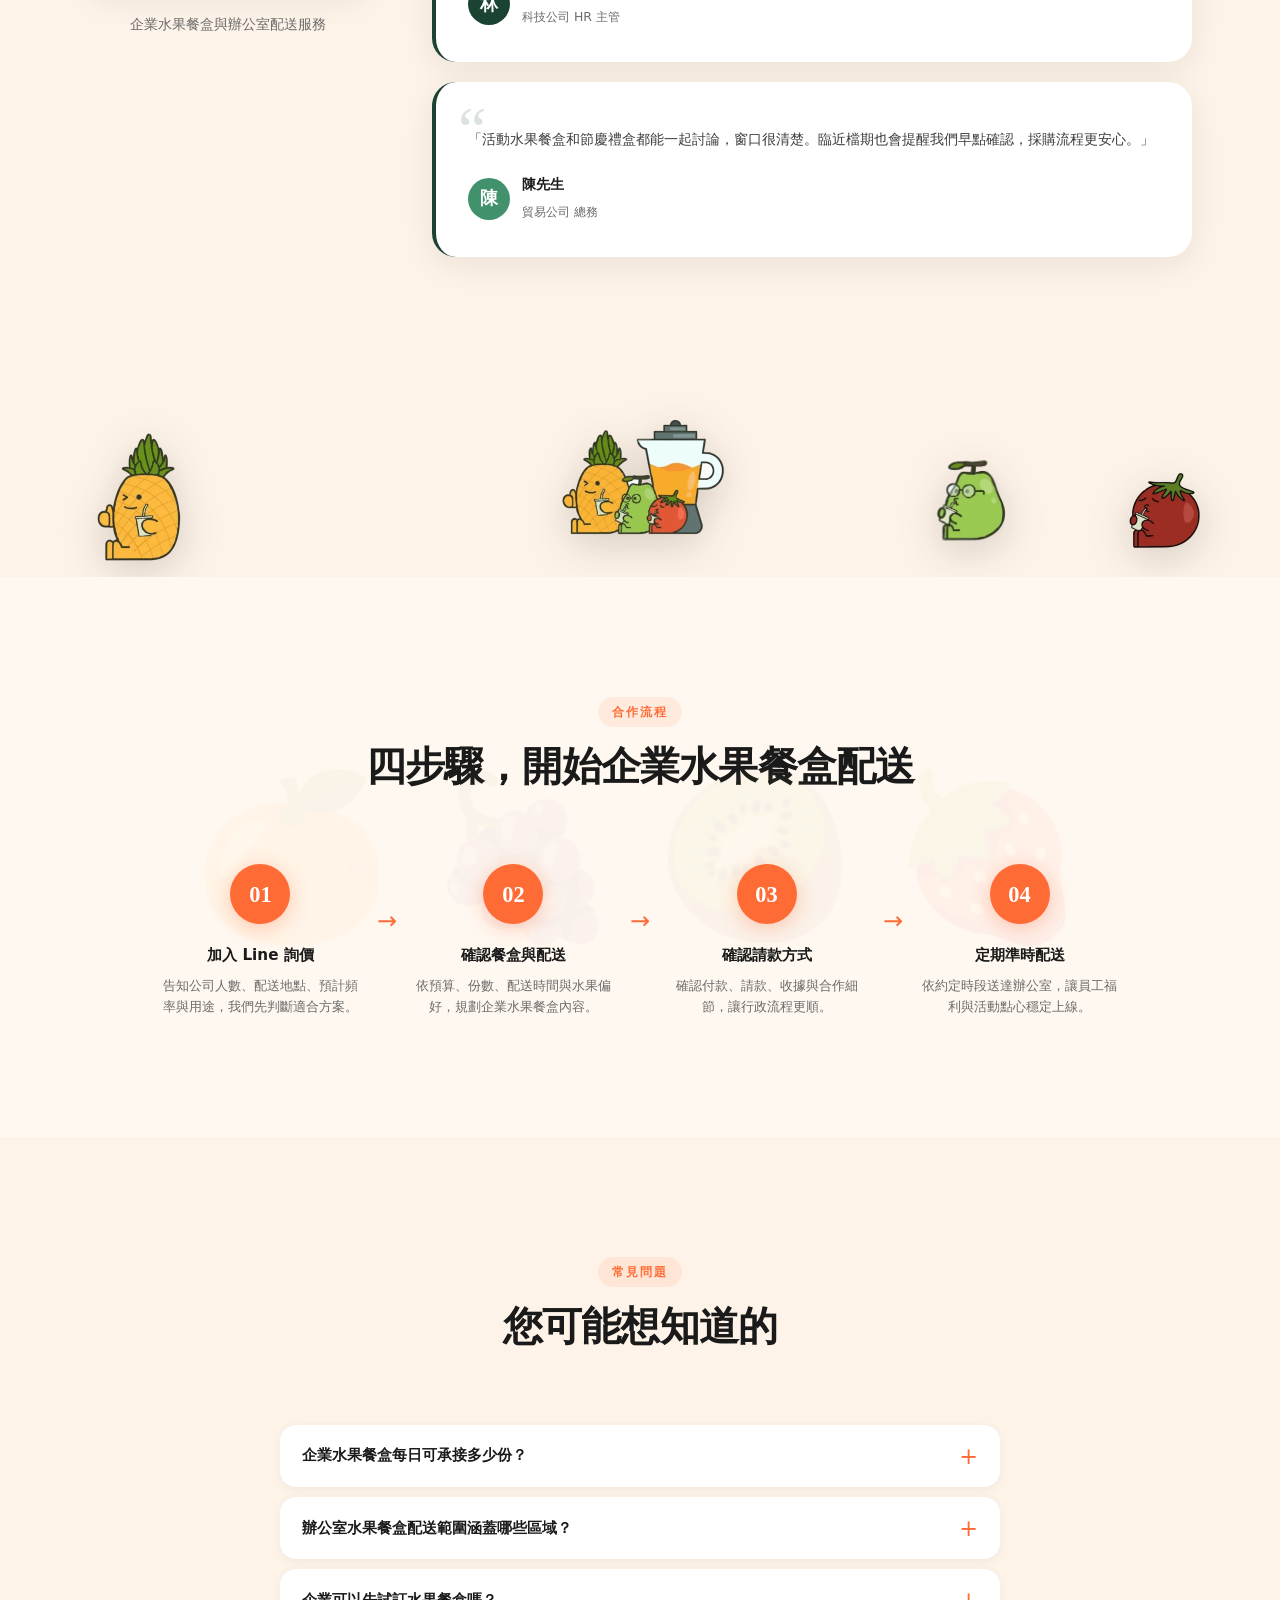
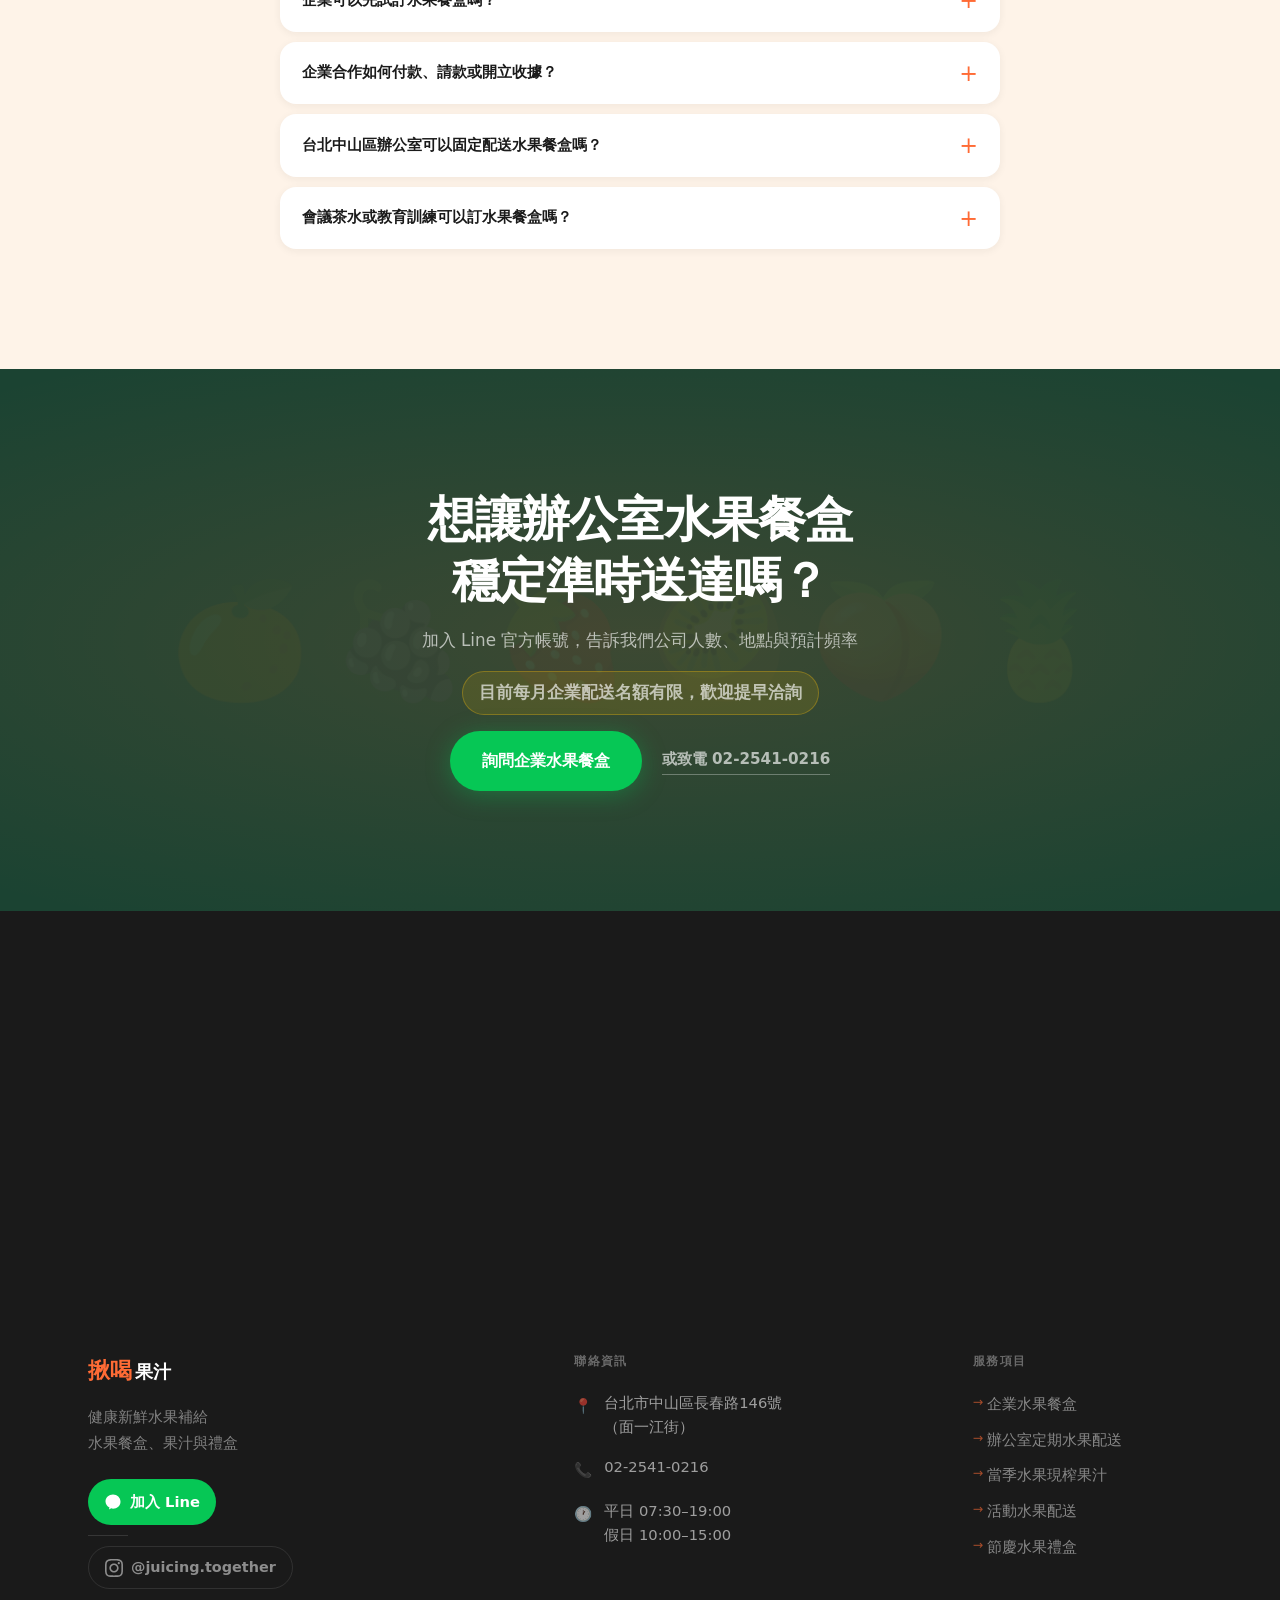
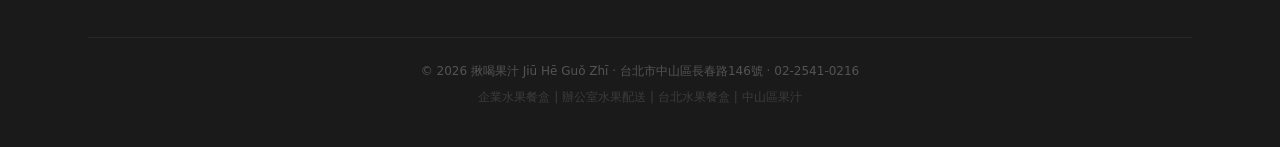
==== commit c30b74e1: "feat: shorten fruit box service copy Co-authored-by: Cursor <cursoragent@cursor.com>" ====
--- a/index.html
+++ b/index.html
@@ -320,7 +320,7 @@
                     </div>
                     <div class="service-body">
                         <h3><span class="service-title-kicker">企業</span>多人水果餐盒</h3>
-                        <p>為台北中山區與雙北企業的 HR、行政與活動企劃規劃台北企業水果餐盒、台北會議水果餐盒與現切水果餐盒，從份數、頻率、配送時間到請款需求一起確認。適合辦公室長期訂購、會議茶水點心、公司下午茶水果與企業活動補給。</p>
+                        <p>為台北中山區與雙北企業提供水果餐盒、會議水果餐盒與現切水果餐盒，適合辦公室訂購、會議茶點、公司下午茶與活動補給，並可協助確認份數、配送與請款需求。</p>
                         <a href="https://lin.ee/xCwVELfD" class="service-cta" target="_blank" rel="noopener">
                             詢問企業水果餐盒
                             <span>→</span>
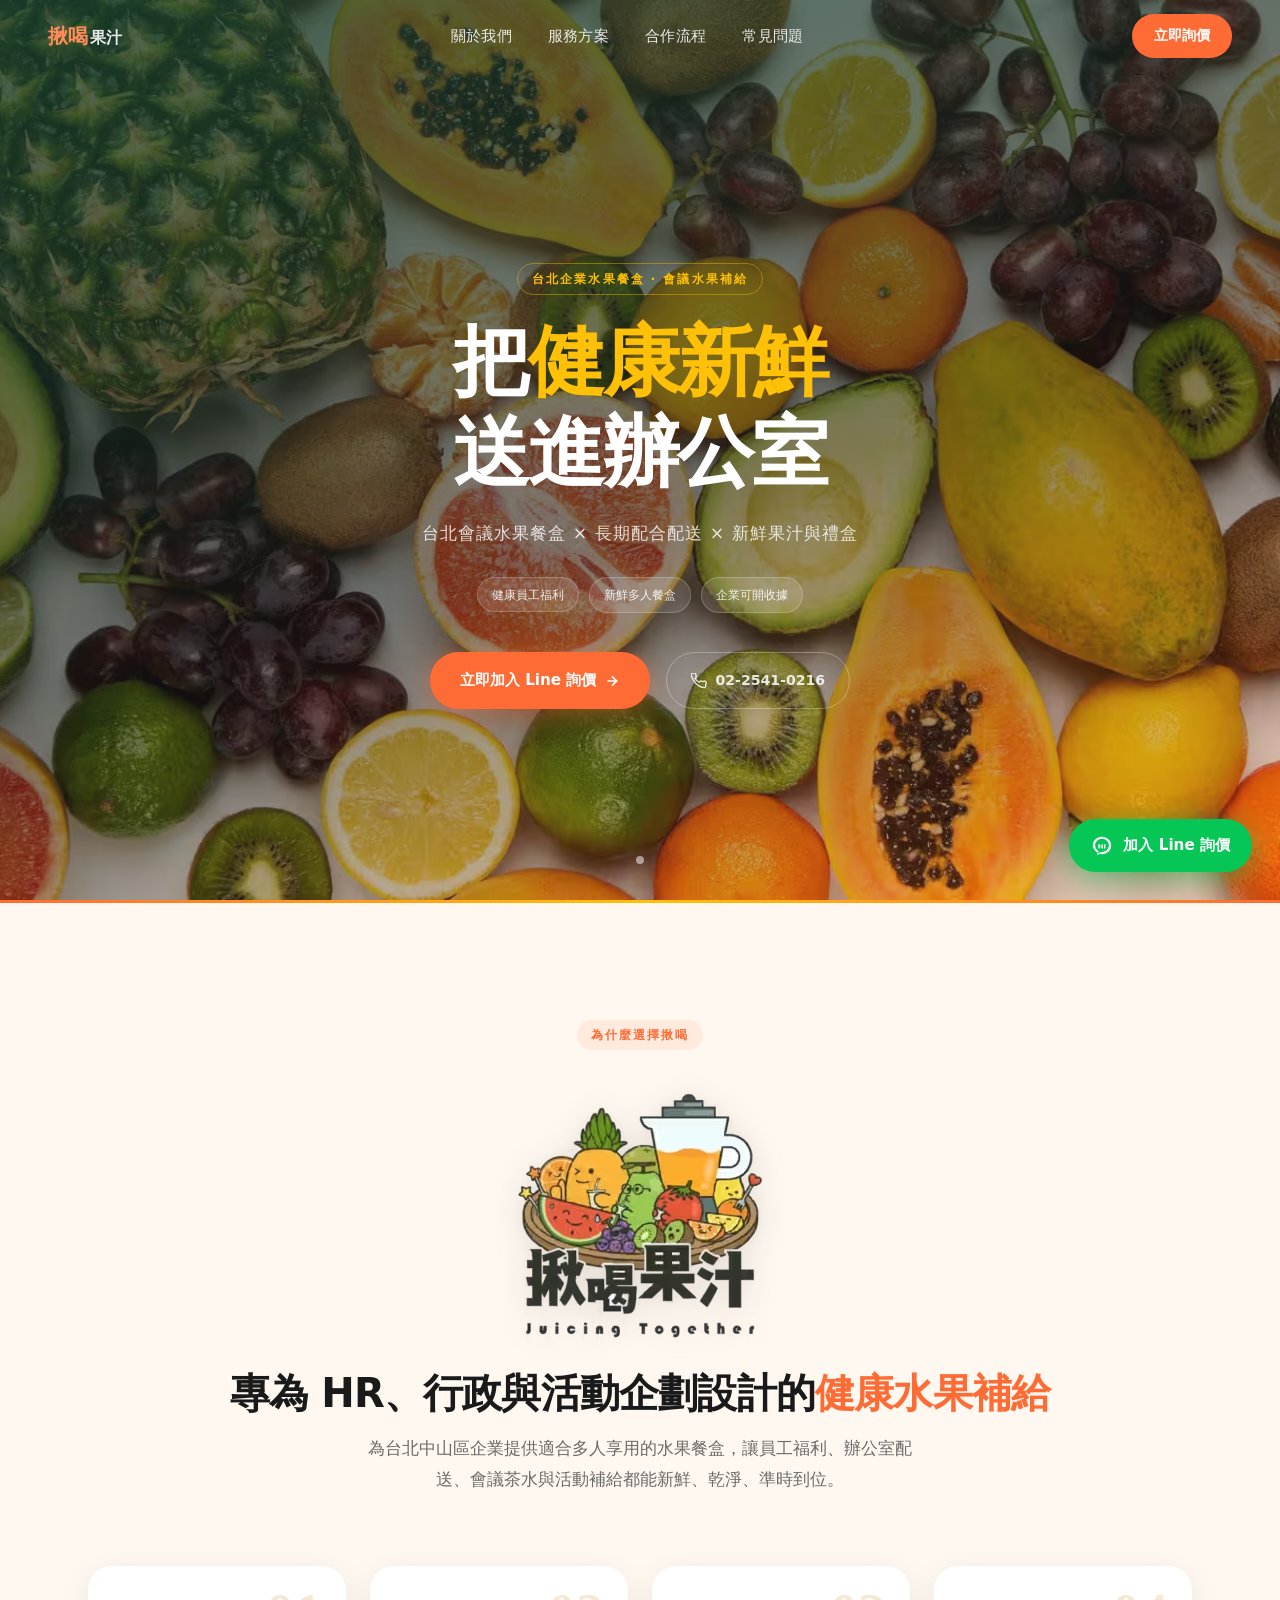
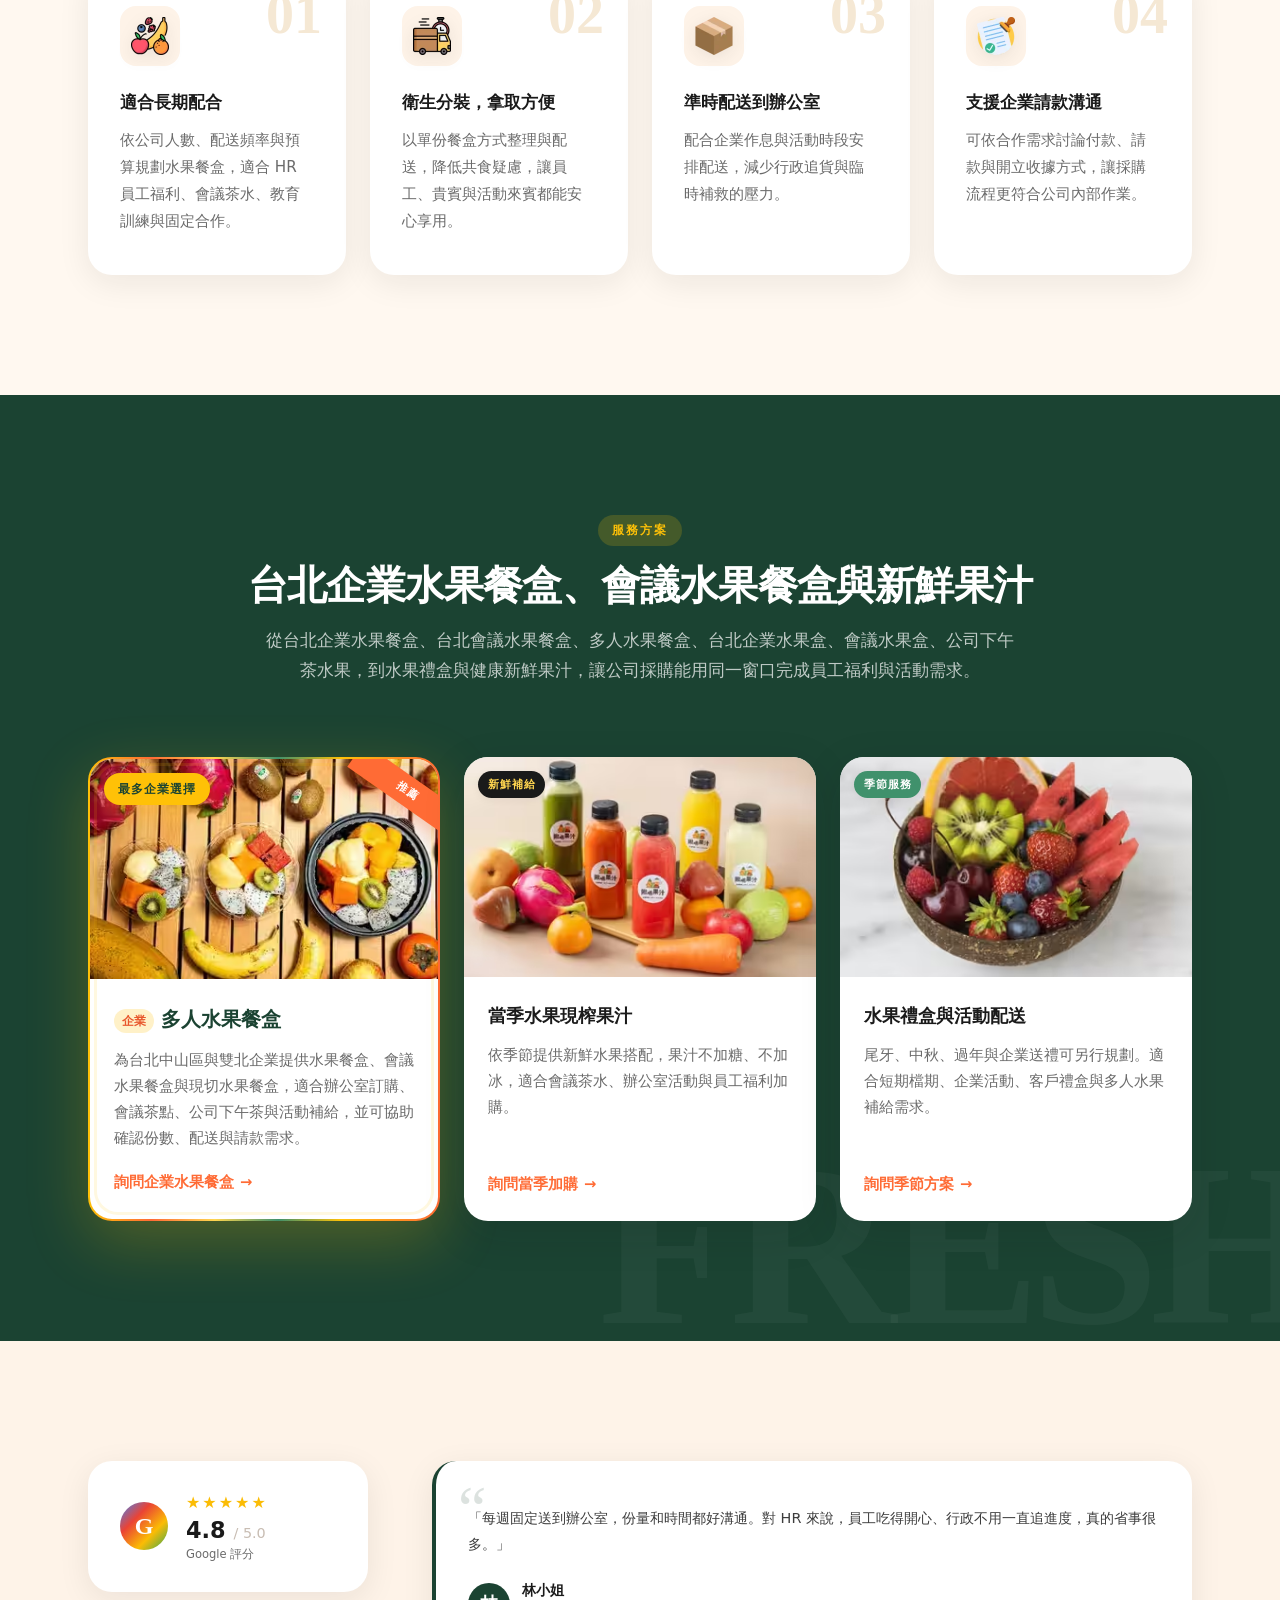
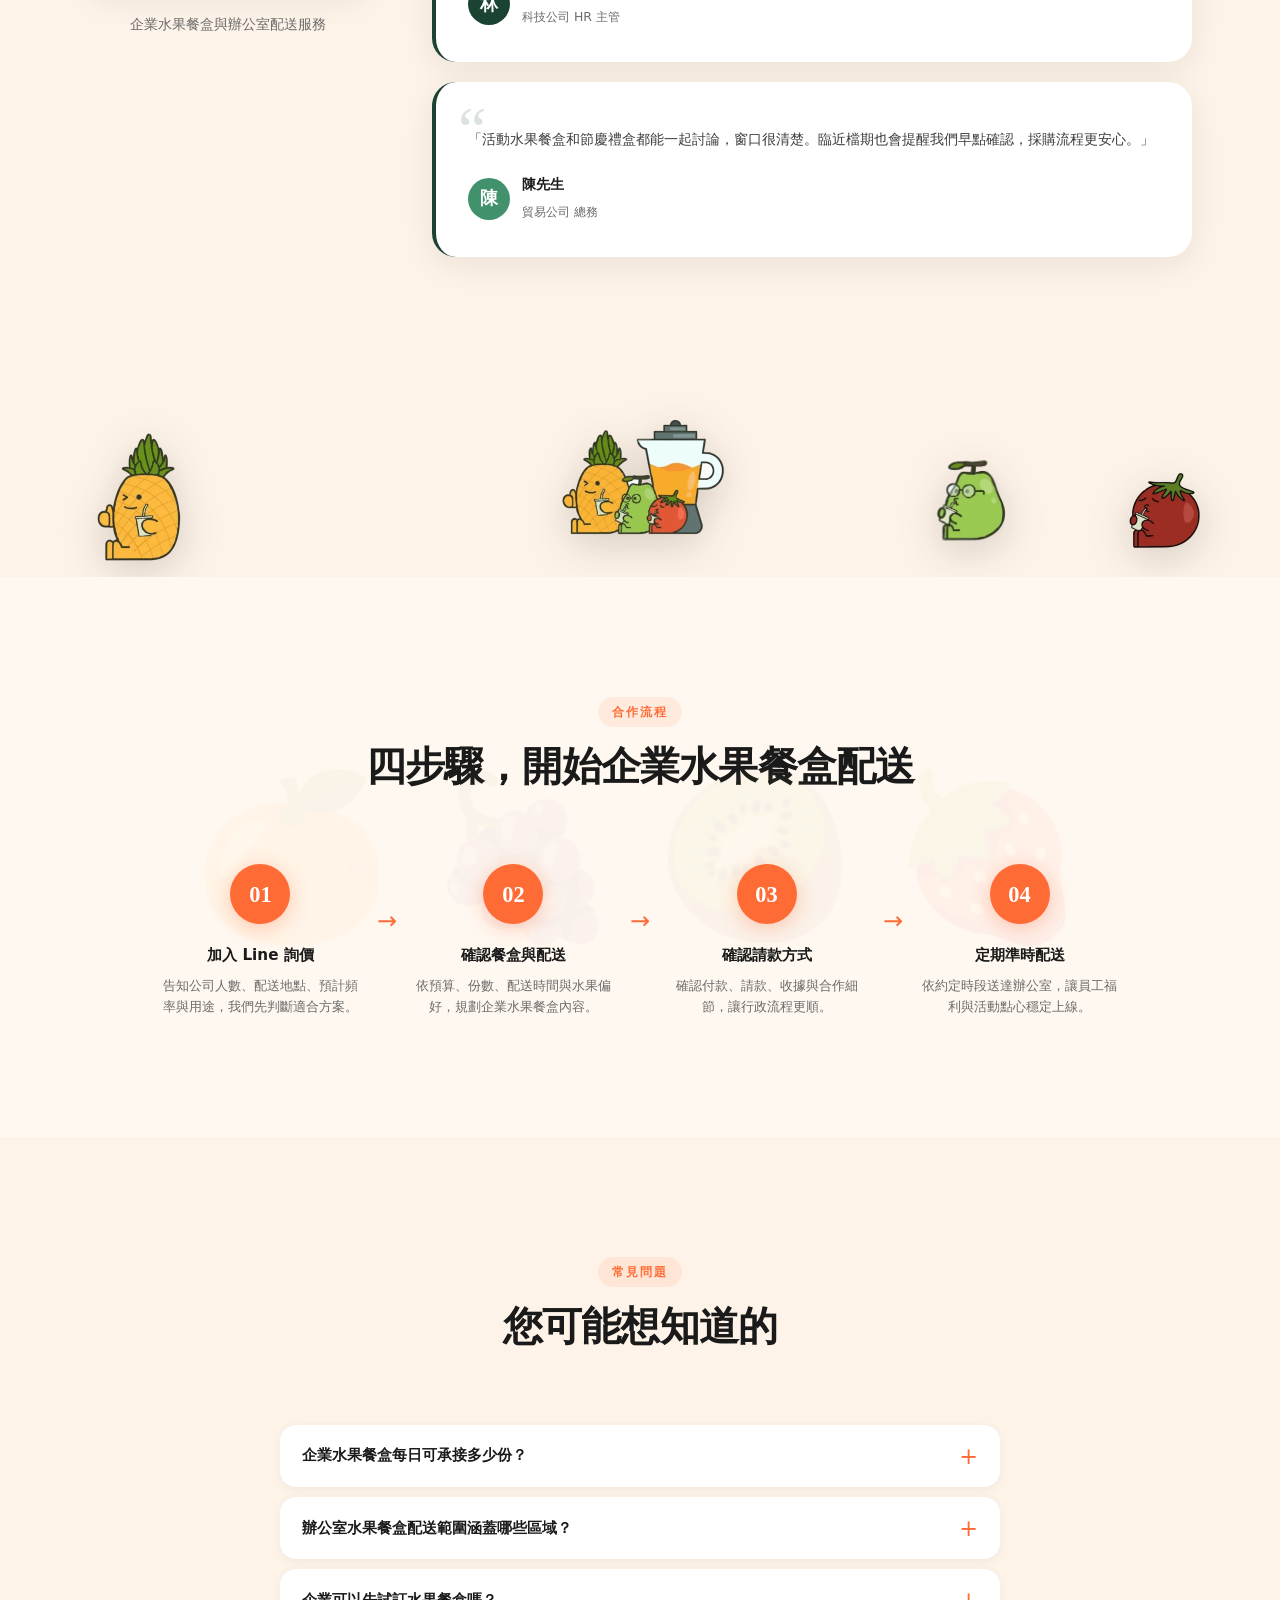
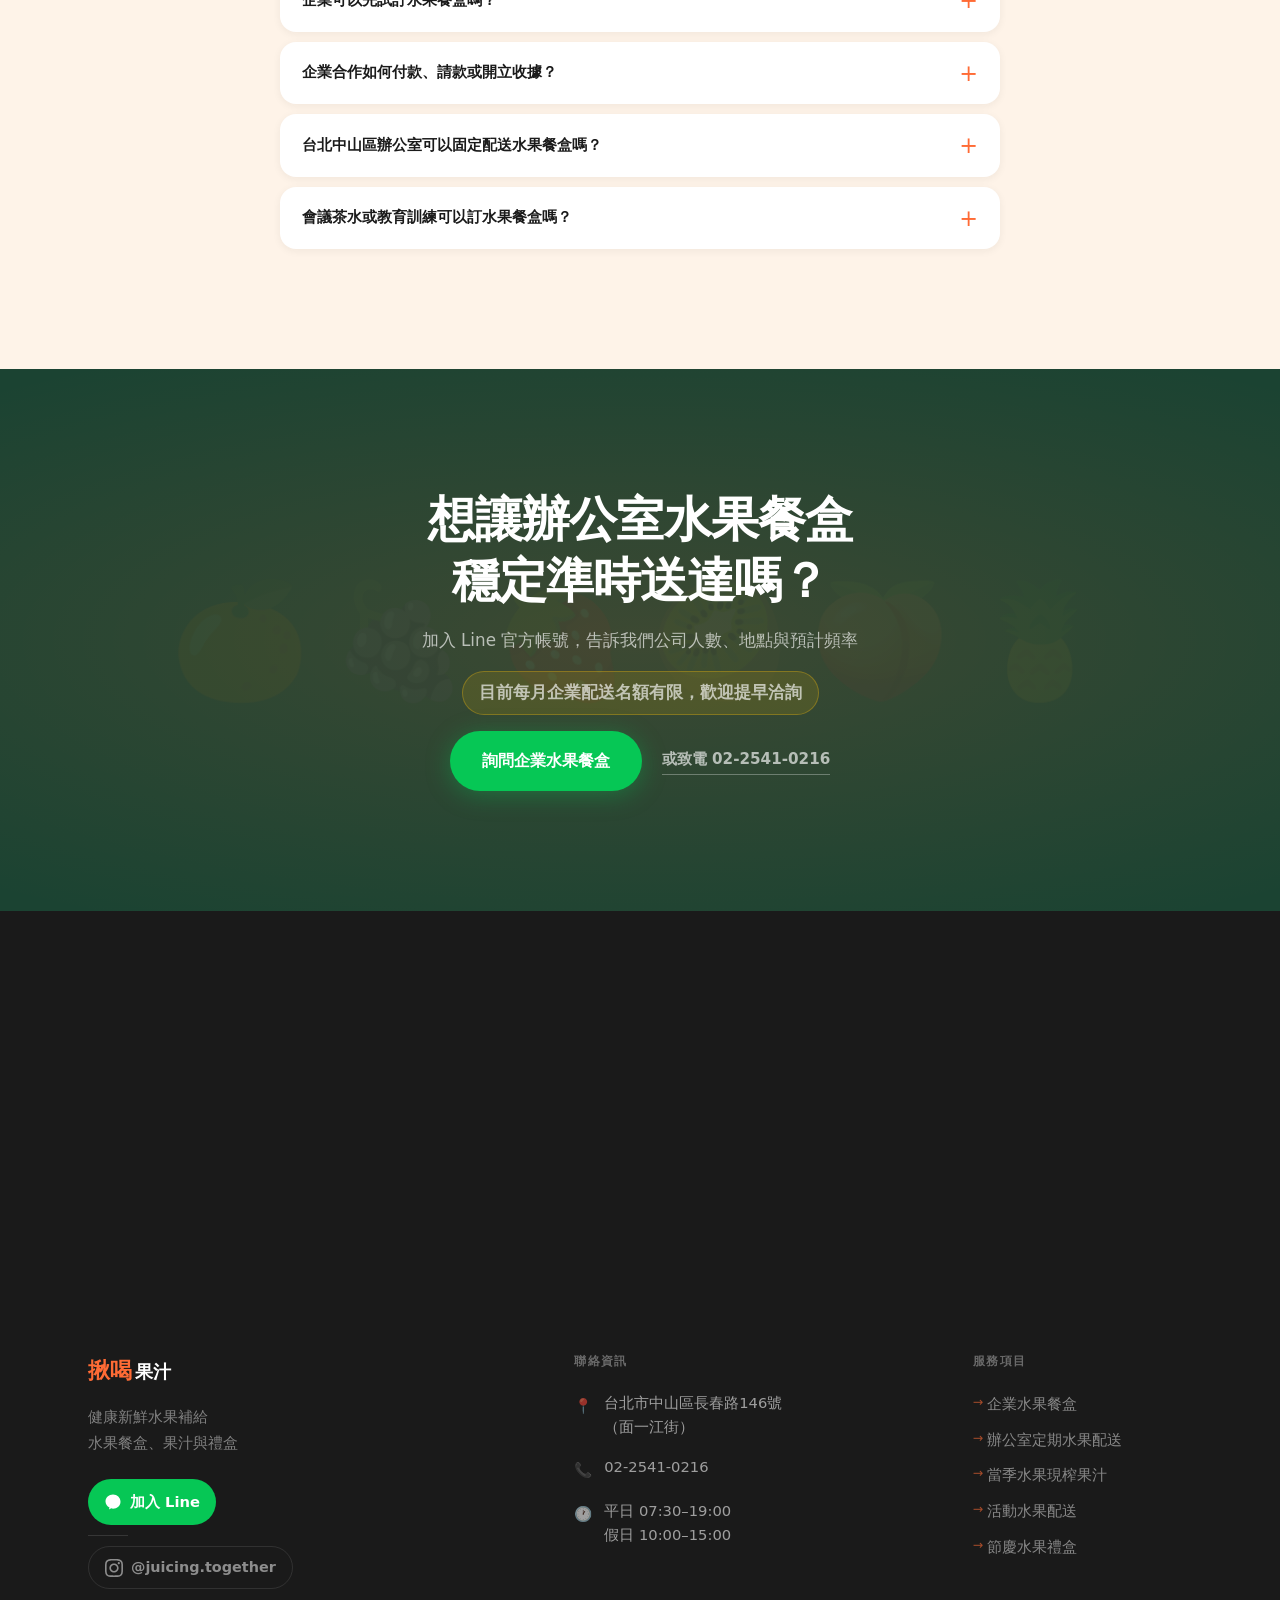
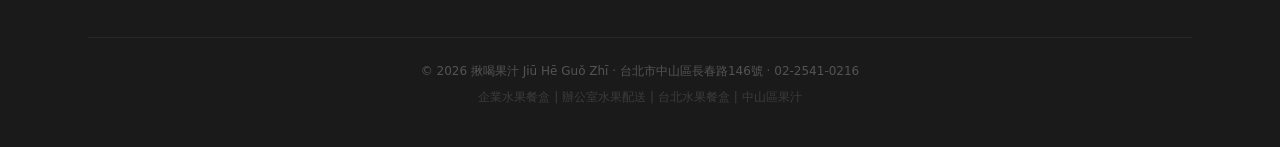
==== commit ebd498c2: "feat: optimize image delivery Co-authored-by: Cursor <cursoragent@cursor.com>" ====
--- a/index.html
+++ b/index.html
@@ -249,7 +249,11 @@
         <div class="container">
             <header class="section-header">
                 <span class="eyebrow">為什麼選擇揪喝</span>
-                <img src="assets/optimized/fruit-platter-560.webp" alt="" class="whyus-platter" width="560" height="560" loading="lazy" decoding="async" aria-hidden="true">
+                <picture>
+                    <source type="image/avif" srcset="assets/optimized/fruit-platter-280.avif 280w, assets/optimized/fruit-platter-490.avif 490w" sizes="280px">
+                    <source type="image/webp" srcset="assets/optimized/fruit-platter-280.webp 280w, assets/optimized/fruit-platter-490.webp 490w, assets/optimized/fruit-platter-560.webp 560w" sizes="280px">
+                    <img src="assets/optimized/fruit-platter-490.webp" alt="" class="whyus-platter" width="490" height="490" loading="lazy" decoding="async" aria-hidden="true">
+                </picture>
                 <h2 class="section-title">專為 HR、行政與活動企劃設計的<strong>健康水果補給</strong></h2>
                 <p class="section-lead">為台北中山區企業提供適合多人享用的水果餐盒，讓員工福利、辦公室配送、會議茶水與活動補給都能新鮮、乾淨、準時到位。</p>
             </header>
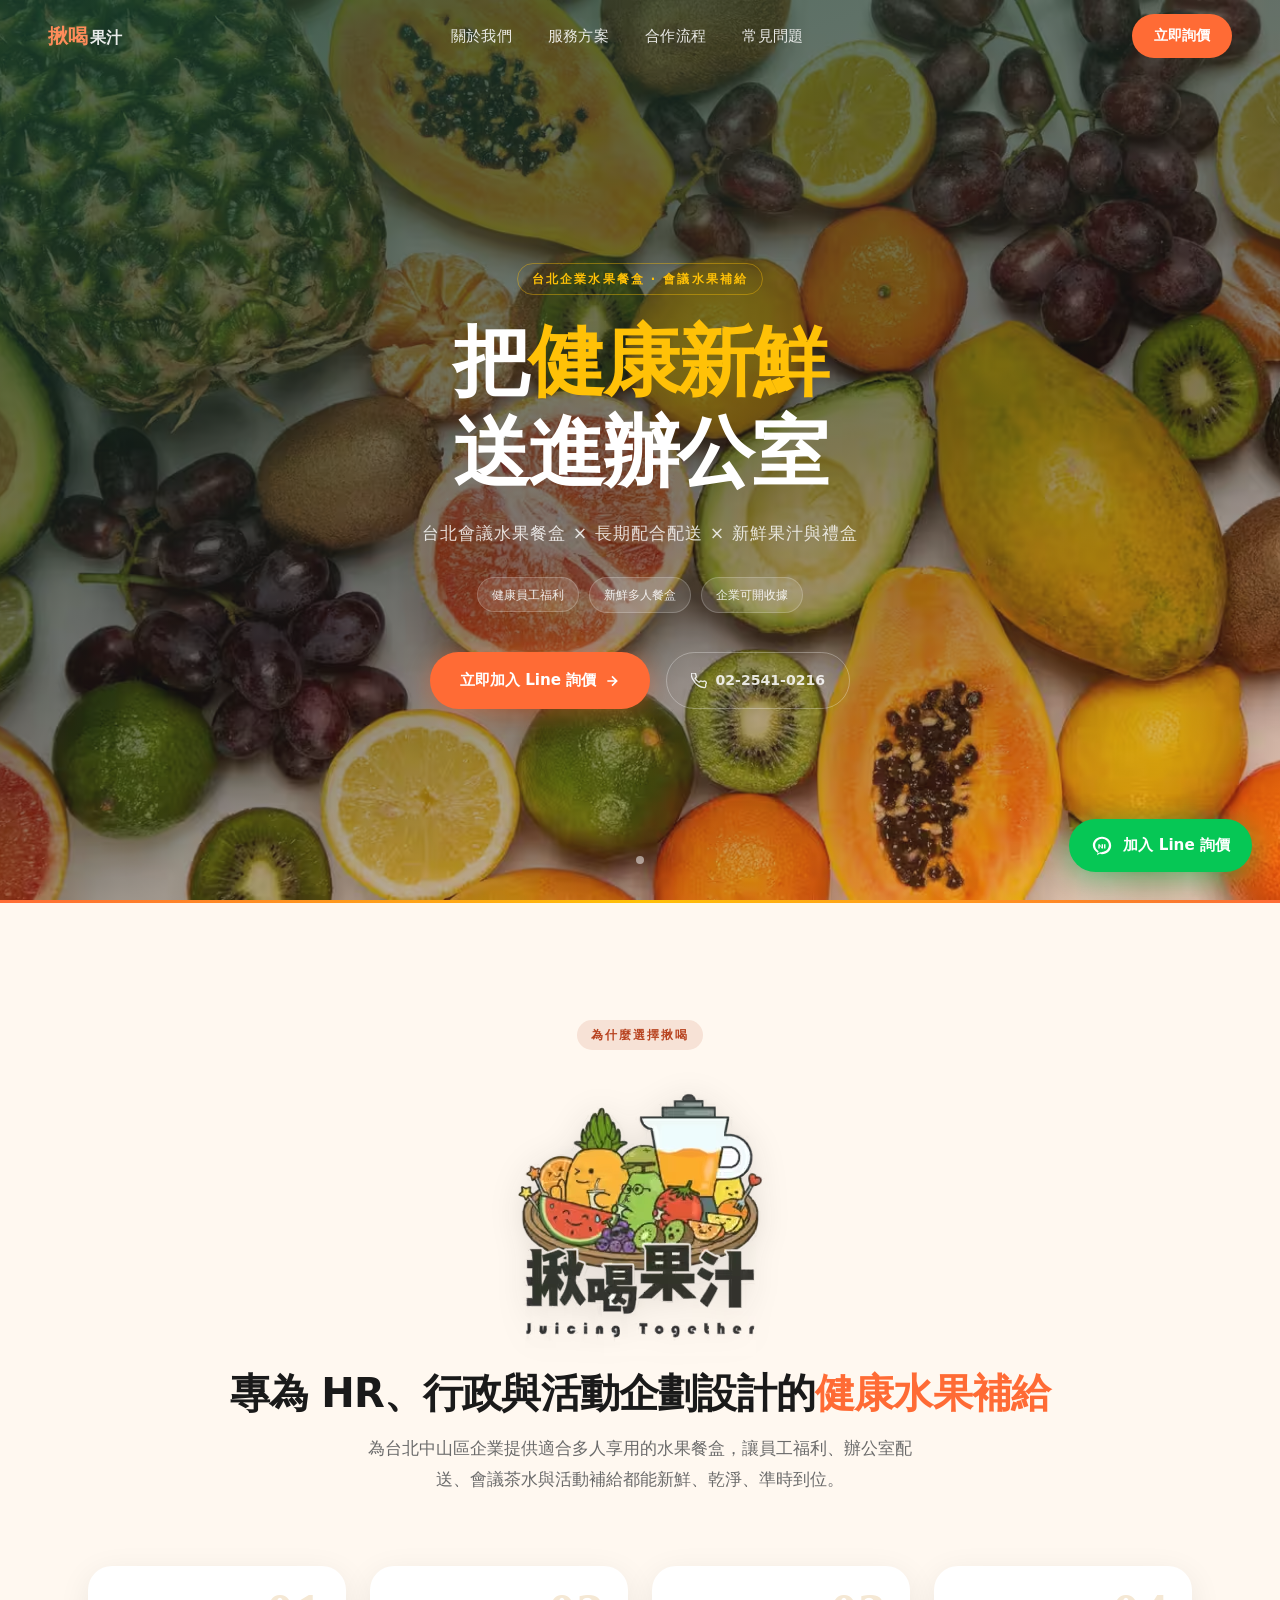
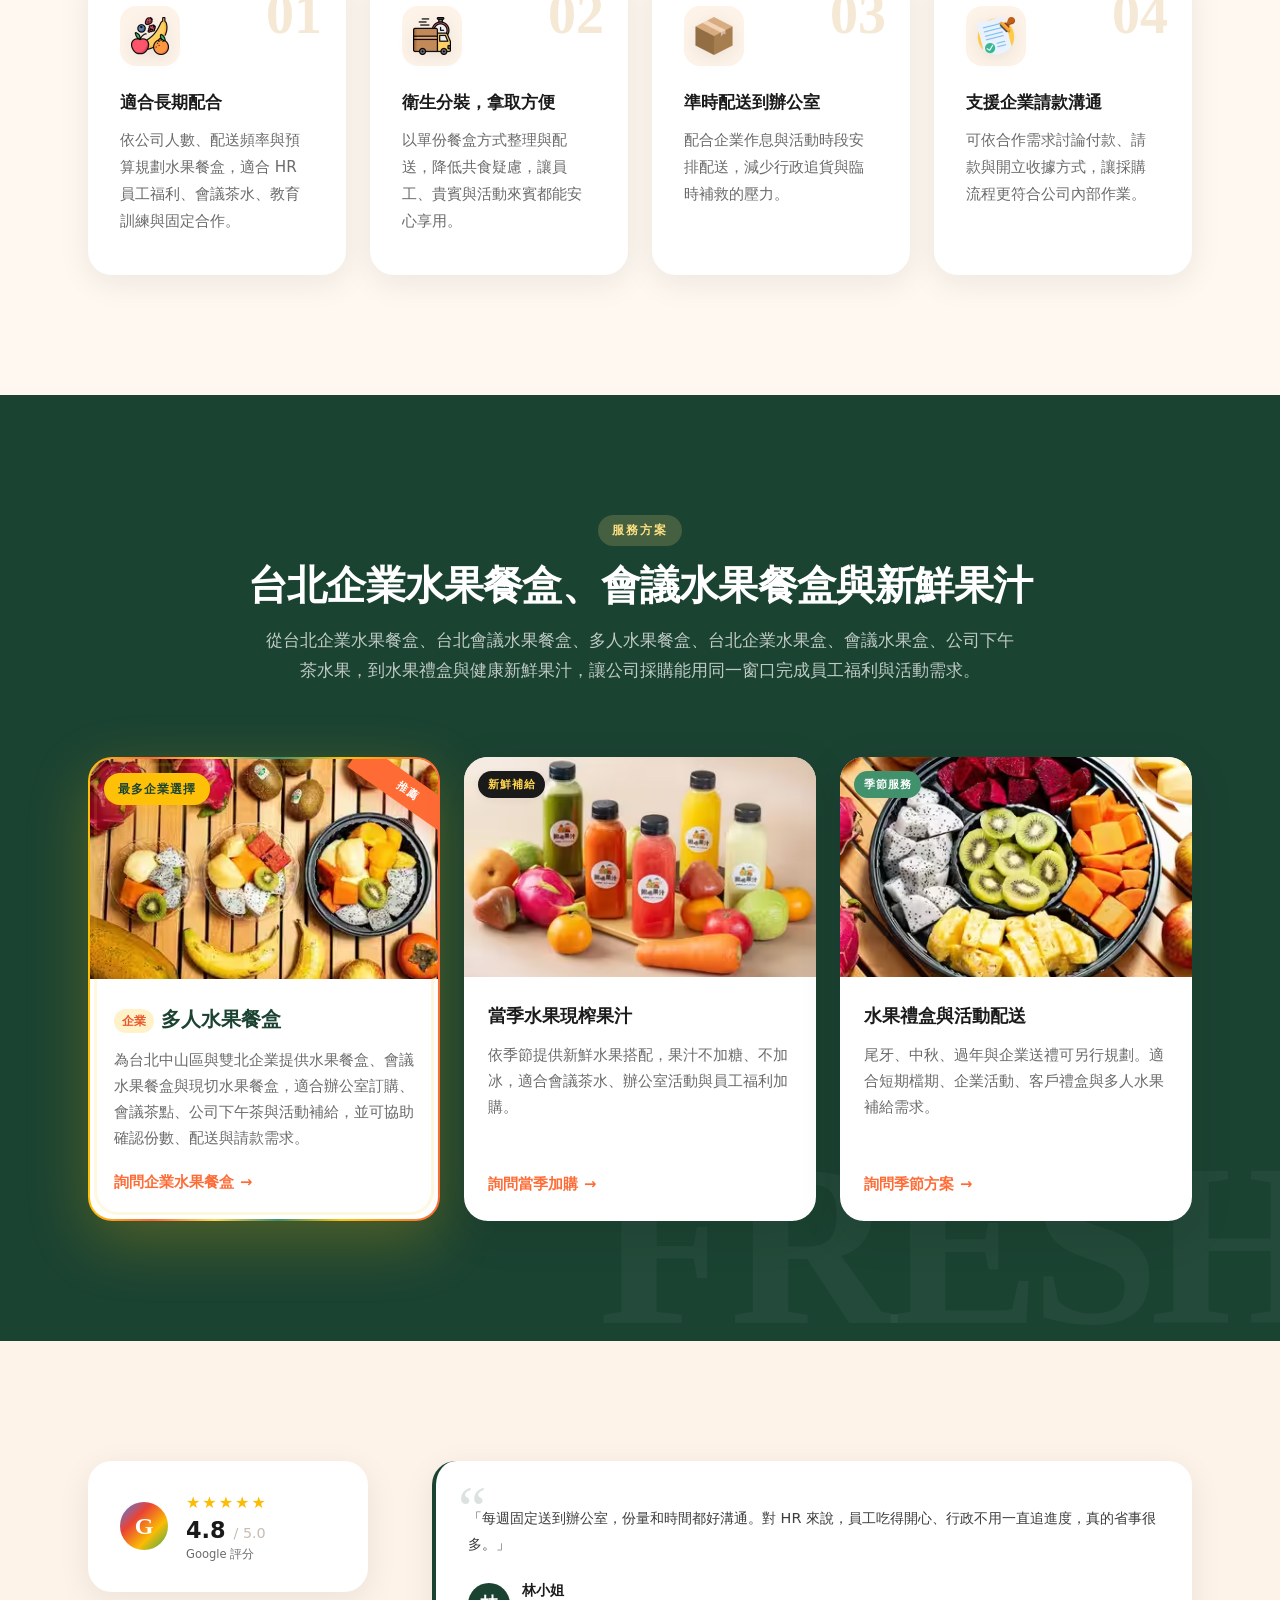
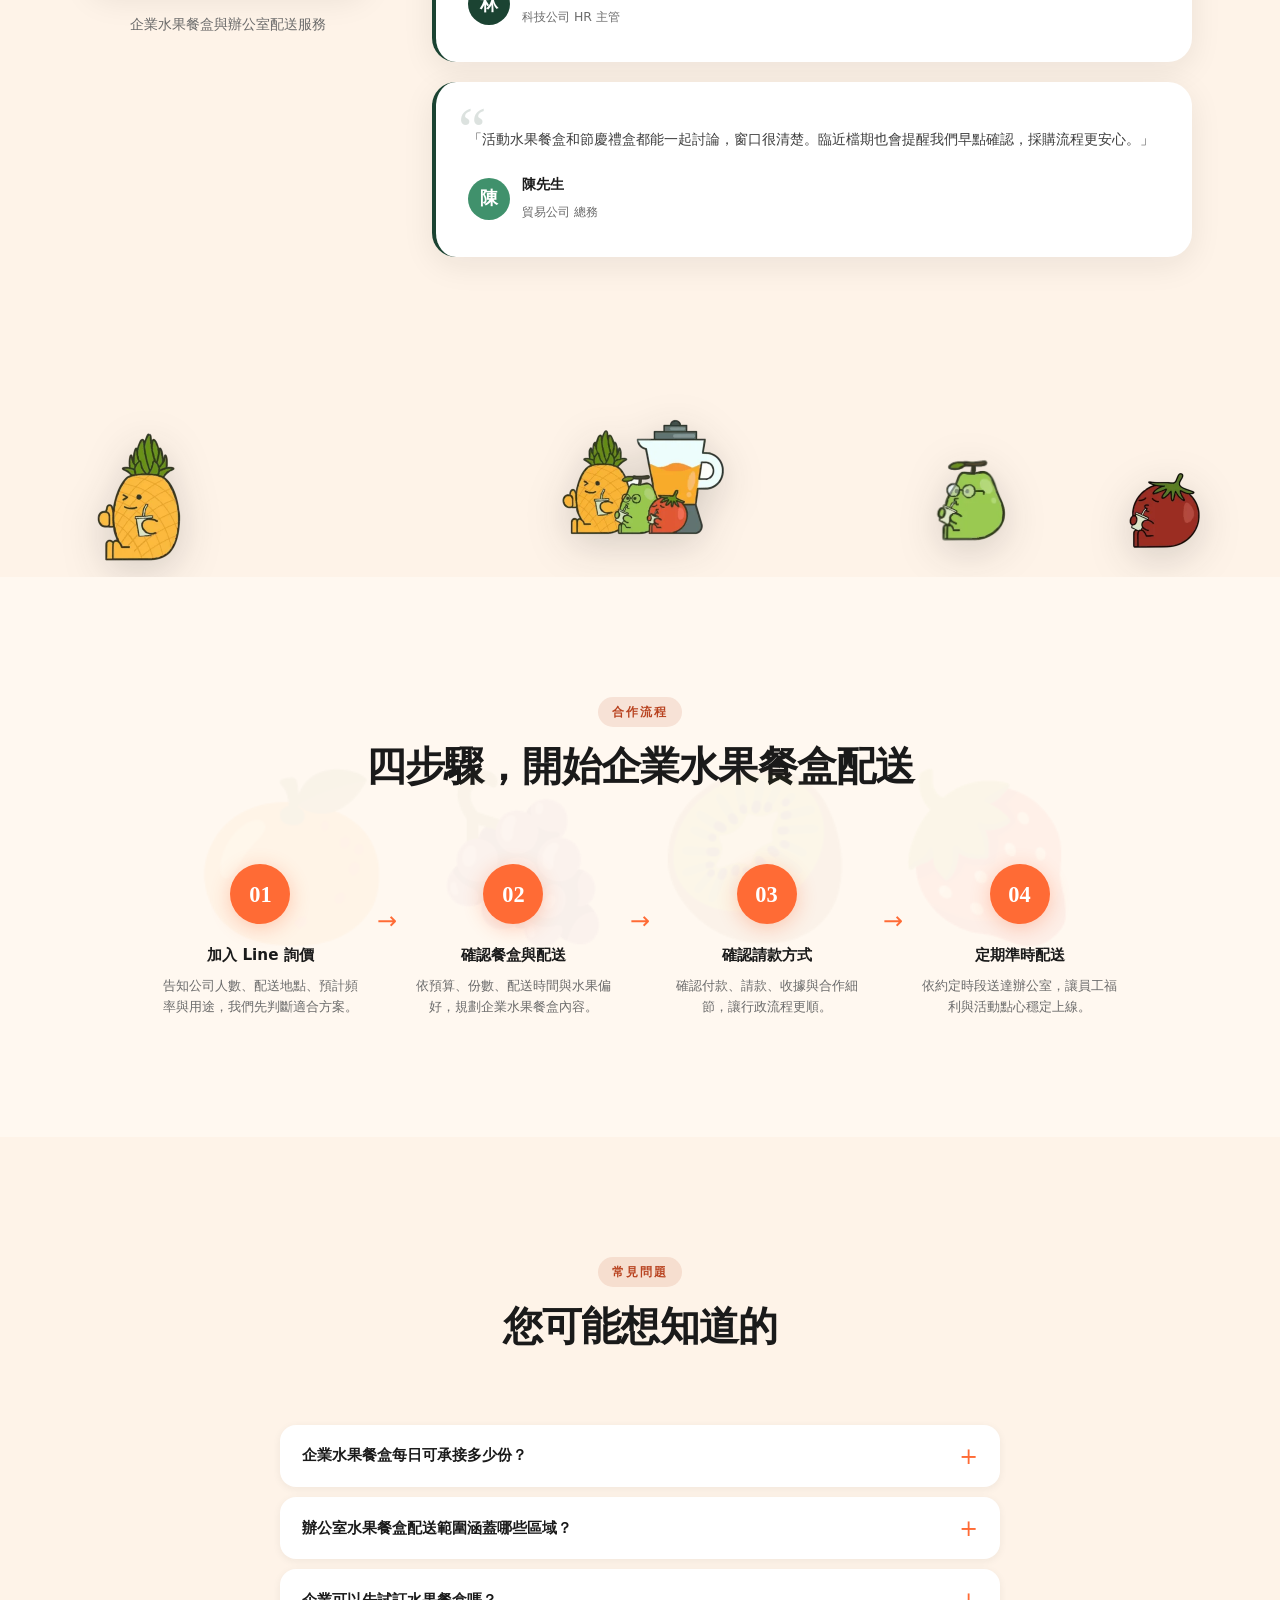
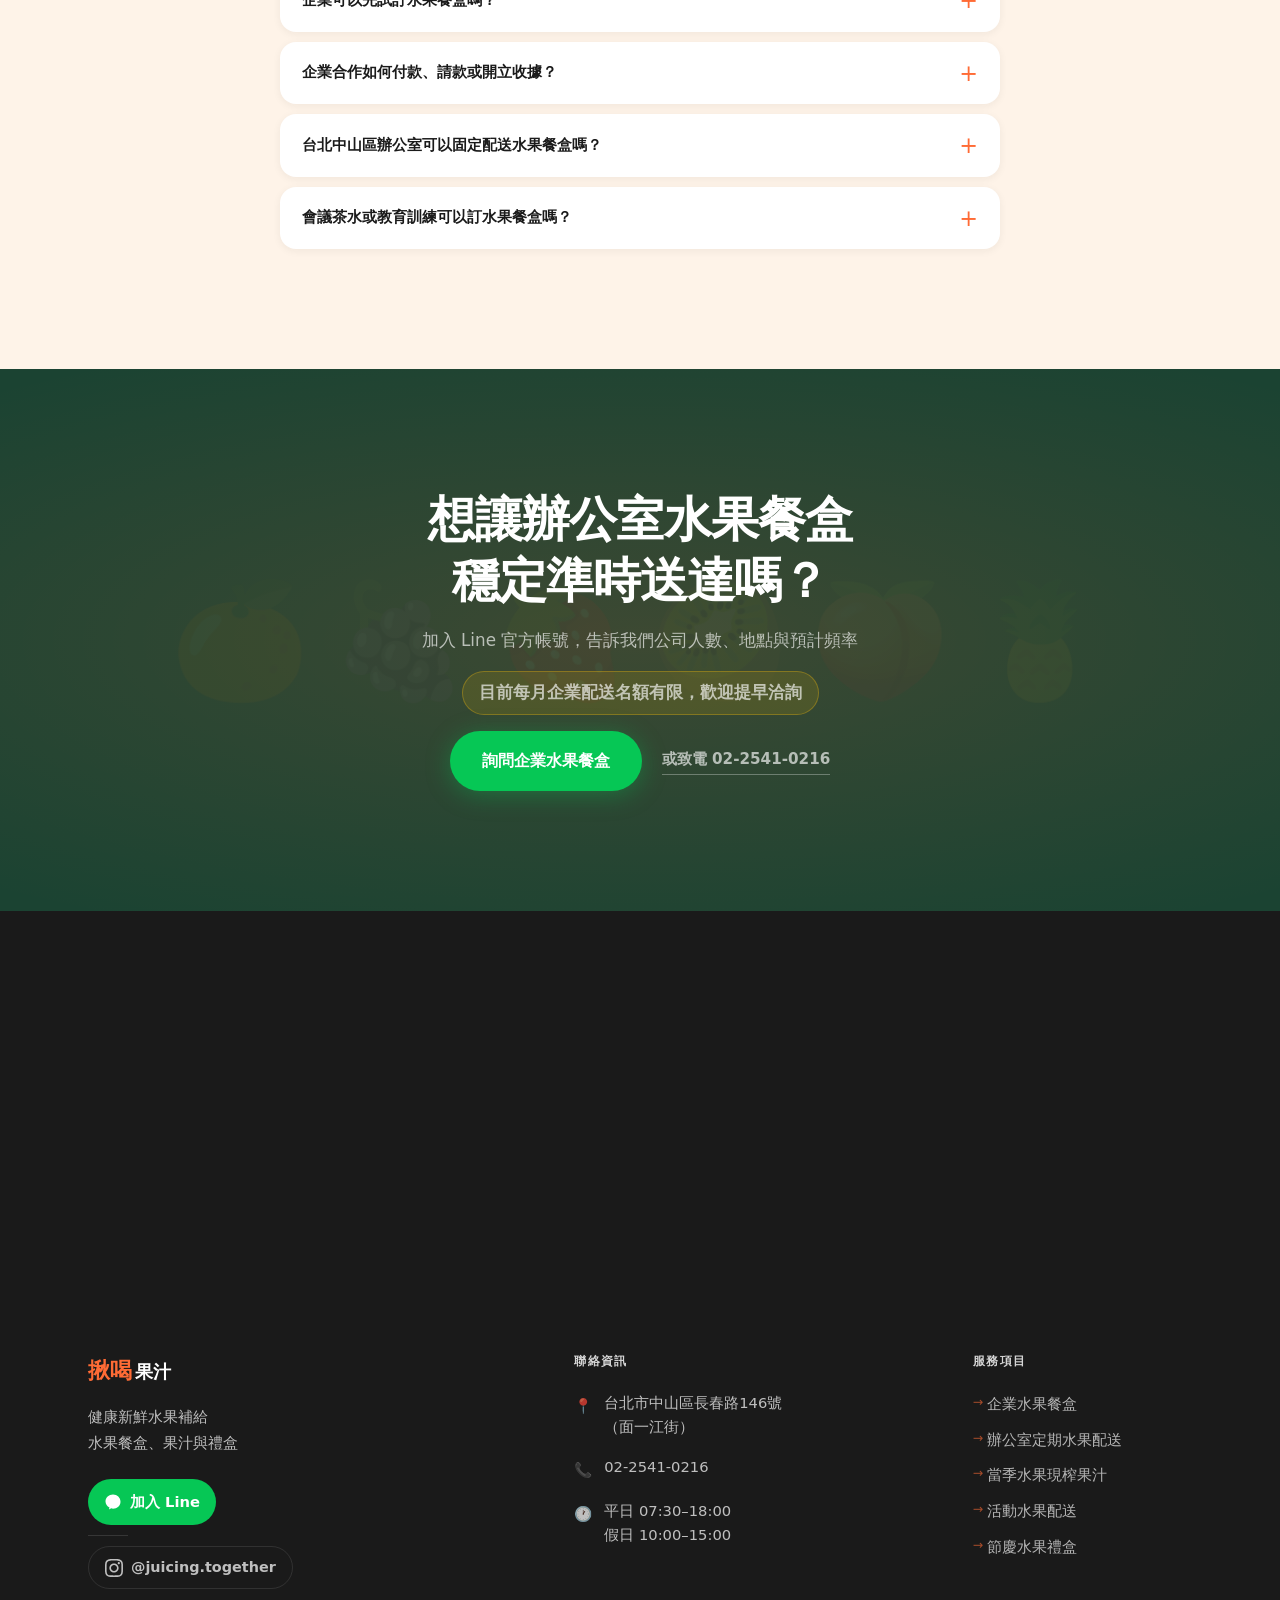
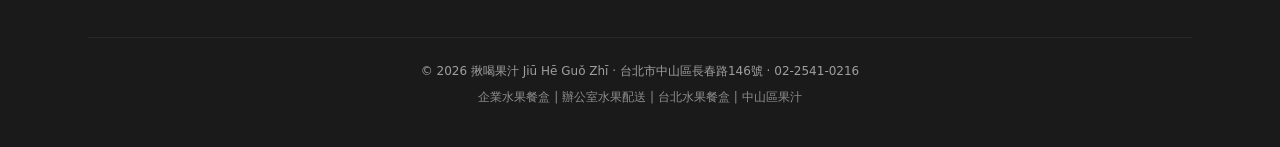
==== commit a2b4ca55: "feat: add GA4 tracking and polish landing page details Track juicing-together page views plus Line a" ====
--- a/index.html
+++ b/index.html
@@ -3,6 +3,16 @@
 <head>
     <meta charset="UTF-8">
     <meta name="viewport" content="width=device-width, initial-scale=1.0">
+
+    <!-- Google tag (gtag.js) -->
+    <script async src="https://www.googletagmanager.com/gtag/js?id=G-SNPWVLE2JY"></script>
+    <script>
+        window.dataLayer = window.dataLayer || [];
+        function gtag(){dataLayer.push(arguments);}
+        gtag('js', new Date());
+        gtag('config', 'G-SNPWVLE2JY');
+    </script>
+
     <title>揪喝果汁｜台北會議水果餐盒・台北企業水果餐盒</title>
     <link rel="icon" type="image/png" href="assets/icons/favicon.png">
     <link rel="apple-touch-icon" href="assets/icons/apple-touch-icon.png">
@@ -63,7 +73,7 @@
                 "@type": "OpeningHoursSpecification",
                 "dayOfWeek": ["Monday","Tuesday","Wednesday","Thursday","Friday"],
                 "opens": "07:30",
-                "closes": "19:00"
+                "closes": "18:00"
             },
             {
                 "@type": "OpeningHoursSpecification",
@@ -296,7 +306,7 @@
 
     <!-- ③ Services -->
     <section class="services" id="services">
-        <div class="services-bg-text" aria-hidden="true">FRESH</div>
+        <div class="services-bg-text" data-text="FRESH" aria-hidden="true"></div>
         <div class="container">
             <header class="section-header">
                 <span class="eyebrow light">服務方案</span>
@@ -361,10 +371,10 @@
                 <article class="service-card reveal delay-2">
                     <div class="service-img-wrap">
                         <picture>
-                            <source type="image/avif" srcset="assets/optimized/fruit-gift-372.avif 372w, assets/optimized/fruit-gift-744.avif 744w" sizes="(max-width: 1024px) 100vw, 372px">
-                            <source type="image/webp" srcset="assets/optimized/fruit-gift-372.webp 372w, assets/optimized/fruit-gift-744.webp 744w" sizes="(max-width: 1024px) 100vw, 372px">
+                            <source type="image/avif" srcset="assets/optimized/fruit-box-372.avif 372w, assets/optimized/fruit-box-744.avif 744w" sizes="(max-width: 1024px) 100vw, 372px">
+                            <source type="image/webp" srcset="assets/optimized/fruit-box-372.webp 372w, assets/optimized/fruit-box-744.webp 744w" sizes="(max-width: 1024px) 100vw, 372px">
                             <img
-                                src="assets/optimized/fruit-gift-744.webp"
+                                src="assets/optimized/fruit-box-744.webp"
                                 alt="水果外燴與節慶禮盒"
                                 width="744"
                                 height="1116"
@@ -629,7 +639,7 @@
                             <li>
                                 <span class="fc-icon">🕐</span>
                                 <span>
-                                    平日 07:30–19:00<br>
+                                    平日 07:30–18:00<br>
                                     假日 10:00–15:00
                                 </span>
                             </li>
--- a/style.min.css
+++ b/style.min.css
@@ -1 +1 @@
-:root{--orange:#FF6B35;--orange-dk:#E8552A;--orange-lt:#FF8C5A;--yellow:#FFC107;--yellow-lt:#FFD54F;--green:#1B4332;--green-mid:#2D6A4F;--green-lt:#40916C;--warm-white:#FFF8F0;--cream:#FEF3E8;--cream-dk:#F5E8D4;--dark:#1A1A1A;--gray-dk:#3D3D3D;--gray:#6B6B6B;--gray-lt:#C8BDB3;--border:#EDE3D9;--white:#FFFFFF;--font-sans:system-ui,-apple-system,BlinkMacSystemFont,'PingFang TC','Microsoft JhengHei',sans-serif;--font-serif:Georgia,'Times New Roman',serif;--r-sm:8px;--r-md:16px;--r-lg:24px;--r-xl:32px;--r-pill:999px;--sh-sm:0 2px 8px rgba(26,26,26,.06);--sh:0 8px 32px rgba(26,26,26,.08);--sh-md:0 12px 44px rgba(26,26,26,.12);--sh-lg:0 24px 64px rgba(26,26,26,.18);--ease:cubic-bezier(.4,0,.2,1);--t:.28s var(--ease);--t-md:.5s var(--ease);--t-lg:.75s var(--ease);--nav-h:72px;--nav-h-sm:56px;--container:1200px;--px:clamp(20px,4vw,48px);--section-py:clamp(72px,10vw,120px)}*,::after,::before{box-sizing:border-box;margin:0;padding:0}html{scroll-behavior:smooth;-webkit-text-size-adjust:100%;width:100%;max-width:100%;overflow-x:hidden}body{font-family:var(--font-sans);background:var(--warm-white);color:var(--dark);line-height:1.75;width:100%;max-width:100%;overflow-x:hidden}img{display:block;max-width:100%;height:auto}a{text-decoration:none;color:inherit}ul{list-style:none}address{font-style:normal}button{font-family:var(--font-sans);cursor:pointer;border:none;background:0 0}.container{max-width:var(--container);margin:0 auto;padding:0 var(--px)}.section-header{text-align:center;margin-bottom:clamp(40px,6vw,72px)}.eyebrow{display:inline-block;font-size:.72rem;font-weight:700;letter-spacing:.18em;text-transform:uppercase;color:var(--orange);background:rgba(255,107,53,.1);padding:5px 14px;border-radius:var(--r-pill);margin-bottom:14px}.eyebrow.light{color:var(--yellow);background:rgba(255,193,7,.18)}.section-title{font-size:clamp(1.6rem,3.2vw,2.5rem);font-weight:900;color:var(--dark);line-height:1.28;letter-spacing:-.02em;margin-bottom:14px}.section-title.light{color:var(--white)}.section-title strong{color:var(--orange);font-weight:900}.whyus-platter{display:block;height:280px;width:auto;margin:12px auto;filter:drop-shadow(0 4px 16px rgba(26,26,26,.12));opacity:0;transform:scale(.15);transition:opacity .6s ease,transform .9s cubic-bezier(.34,1.56,.64,1)}.whyus-platter.platter-visible{opacity:1;transform:scale(1)}.section-lead{font-size:clamp(.9rem,1.6vw,1.05rem);color:var(--gray);max-width:560px;margin:0 auto;line-height:1.8}.section-lead.light{color:rgba(255,255,255,.72);max-width:760px}.reveal{opacity:0;transform:translateY(36px);transition:opacity var(--t-lg),transform var(--t-lg)}.reveal.visible{opacity:1;transform:translateY(0)}.reveal.delay-1{transition-delay:.12s}.reveal.delay-2{transition-delay:.24s}.reveal.delay-3{transition-delay:.36s}.animate-up{opacity:0;transform:translateY(28px);animation:slideUp .72s var(--ease) both}.delay-1{animation-delay:.15s}.delay-2{animation-delay:.32s}.delay-3{animation-delay:.48s}.delay-4{animation-delay:.64s}.delay-5{animation-delay:.8s}@keyframes slideUp{to{opacity:1;transform:translateY(0)}}.line-float{position:fixed;bottom:28px;right:28px;z-index:950;display:flex;align-items:center;gap:10px;background:#06c755;color:var(--white);padding:13px 22px;border-radius:var(--r-pill);font-size:.95rem;font-weight:700;box-shadow:0 6px 28px rgba(6,199,85,.45);transition:var(--t);animation:floatBob 3.2s ease-in-out infinite}.line-float:hover{background:#05b14c;transform:translateY(-4px);box-shadow:0 12px 40px rgba(6,199,85,.55);animation:none}.line-icon{width:22px;height:22px;fill:white;flex-shrink:0}@keyframes floatBob{0%,100%{transform:translateY(0)}50%{transform:translateY(-7px)}}.nav{position:fixed;inset:0 0 auto;z-index:900;transition:background var(--t),box-shadow var(--t)}.nav.scrolled{background:rgba(255,248,240,.95);backdrop-filter:blur(14px);-webkit-backdrop-filter:blur(14px);box-shadow:var(--sh-sm)}.nav-inner{display:flex;align-items:center;justify-content:space-between;height:var(--nav-h);padding:0 var(--px)}.nav-brand{display:flex;align-items:baseline;gap:3px;font-weight:900;line-height:1;transition:var(--t)}.brand-mark{font-size:1.25rem;color:var(--orange);letter-spacing:-.02em}.brand-sub{font-size:1rem;color:var(--dark)}.nav:not(.scrolled) .brand-mark{color:var(--orange-lt)}.nav:not(.scrolled) .brand-sub{color:rgba(255,255,255,.9)}.nav-links{display:flex;gap:36px}.nav-links a{font-size:.95rem;font-weight:500;letter-spacing:.02em;position:relative;transition:color var(--t)}.nav-links a::after{content:'';position:absolute;inset:auto 0 -3px;height:2px;background:var(--orange);transform:scaleX(0);transform-origin:left;transition:transform var(--t)}.nav-links a:hover::after{transform:scaleX(1)}.nav:not(.scrolled) .nav-links a{color:rgba(255,255,255,.88)}.nav.scrolled .nav-links a{color:var(--gray-dk)}.nav-links a:hover{color:var(--orange)!important}.nav-cta{background:var(--orange);color:var(--white)!important;padding:9px 22px;border-radius:var(--r-pill);font-size:.9rem;font-weight:700;transition:var(--t);white-space:nowrap}.nav-cta:hover{background:var(--orange-dk);transform:translateY(-1px);box-shadow:0 4px 16px rgba(255,107,53,.35)}.nav-toggle{display:none;flex-direction:column;justify-content:center;gap:5px;padding:6px;border-radius:var(--r-sm)}.nav-toggle span{display:block;width:22px;height:2px;background:var(--dark);border-radius:2px;transition:var(--t)}.nav:not(.scrolled) .nav-toggle span{background:#fff}.nav-toggle.open span:first-child{transform:translateY(7px) rotate(45deg)}.nav-toggle.open span:nth-child(2){opacity:0}.nav-toggle.open span:nth-child(3){transform:translateY(-7px) rotate(-45deg)}.nav-mobile{display:none;overflow:hidden;background:#fff;border-top:1px solid var(--border);box-shadow:var(--sh)}.nav-mobile.open{display:block}.nav-mobile ul{padding:12px 16px 20px;display:flex;flex-direction:column;gap:2px}.nav-mobile ul a{display:block;padding:11px 16px;font-weight:500;border-radius:var(--r-sm);transition:var(--t)}.nav-mobile ul a:hover{background:var(--cream);color:var(--orange)}.mobile-line-btn{background:#06c755!important;color:#fff!important;text-align:center;margin-top:6px;border-radius:var(--r-pill)!important;font-weight:700!important}.hero{position:relative;height:100svh;min-height:620px;display:flex;align-items:center;justify-content:center;overflow:hidden}.hero-bg{position:absolute;inset:0}.hero-bg picture{display:block;width:100%;height:100%}.hero-bg img{width:100%;height:100%;object-fit:cover;object-position:center 40%}.hero-overlay{position:absolute;inset:0;background:linear-gradient(160deg,rgba(27,67,50,.78) 0,rgba(26,26,26,.55) 55%,rgba(255,107,53,.2) 100%)}.hero-content{position:relative;z-index:5;text-align:center;padding:var(--nav-h) var(--px) 0;max-width:840px}.hero-eyebrow{display:inline-block;font-size:.72rem;font-weight:700;letter-spacing:.18em;text-transform:uppercase;color:var(--yellow);border:1px solid rgba(255,193,7,.4);padding:5px 14px;border-radius:var(--r-pill);margin-bottom:22px}.hero-title{font-size:clamp(2.4rem,6vw,4.8rem);font-weight:900;color:#fff;line-height:1.18;letter-spacing:-.03em;margin-bottom:20px}.hero-em{color:var(--yellow);font-weight:900;font-style:normal;font-family:inherit}.hero-tagline{font-size:clamp(.88rem,1.8vw,1.08rem);color:rgba(255,255,255,.82);letter-spacing:.06em;margin-bottom:28px}.hero-pills{display:flex;flex-wrap:wrap;gap:10px;justify-content:center;margin-bottom:40px}.hero-pills span{font-size:.78rem;font-weight:500;color:rgba(255,255,255,.88);background:rgba(255,255,255,.12);backdrop-filter:blur(6px);border:1px solid rgba(255,255,255,.2);padding:6px 14px;border-radius:var(--r-pill)}.hero-actions{display:flex;gap:16px;justify-content:center;flex-wrap:wrap}.btn-hero{display:inline-flex;align-items:center;gap:8px;background:var(--orange);color:#fff;font-size:.95rem;font-weight:700;padding:15px 30px;border-radius:var(--r-pill);transition:var(--t);box-shadow:0 4px 24px rgba(255,107,53,.4)}.btn-hero:hover{background:var(--orange-dk);transform:translateY(-2px);box-shadow:0 8px 36px rgba(255,107,53,.5)}.btn-hero-ghost{display:inline-flex;align-items:center;gap:8px;color:rgba(255,255,255,.85);font-size:.88rem;font-weight:600;padding:14px 24px;border-radius:var(--r-pill);border:1px solid rgba(255,255,255,.3);backdrop-filter:blur(6px);transition:var(--t)}.btn-hero-ghost:hover{background:rgba(255,255,255,.12);color:#fff;border-color:rgba(255,255,255,.5)}.hero-scroll-indicator{position:absolute;bottom:36px;left:50%;transform:translateX(-50%);z-index:5}.scroll-dot{width:8px;height:8px;border-radius:50%;background:rgba(255,255,255,.5);animation:scrollBounce 2s ease-in-out infinite}@keyframes scrollBounce{0%,100%{transform:translateY(0);opacity:.5}50%{transform:translateY(14px);opacity:1}}.why-us{padding:var(--section-py) 0;background:var(--warm-white);position:relative}.why-us::before{content:'';position:absolute;top:0;left:0;right:0;height:3px;background:linear-gradient(90deg,var(--orange),var(--yellow),var(--orange))}.features-grid{display:grid;grid-template-columns:repeat(4,1fr);gap:24px}.feature-card{background:#fff;border-radius:var(--r-lg);padding:40px 32px;box-shadow:var(--sh);position:relative;overflow:hidden;transition:transform var(--t),box-shadow var(--t)}.feature-card::before{content:'';position:absolute;inset:0 auto 0 0;width:4px;background:var(--orange);transform:scaleY(0);transform-origin:bottom;transition:transform var(--t-md)}.feature-card:hover{transform:translateY(-6px);box-shadow:var(--sh-lg)}.feature-card:hover::before{transform:scaleY(1)}.feature-num{position:absolute;top:20px;right:24px;font-family:var(--font-serif);font-size:3.5rem;font-weight:600;color:var(--cream-dk);line-height:1;pointer-events:none;user-select:none}.feature-icon-wrap{width:60px;height:60px;background:var(--cream);border-radius:var(--r-md);display:flex;align-items:center;justify-content:center;margin-bottom:22px;transition:var(--t)}.feature-card:hover .feature-icon-wrap{background:rgba(255,107,53,.1)}.feature-icon{font-size:1.8rem}.feature-icon-img{width:38px;height:38px;object-fit:contain;filter:drop-shadow(0 4px 8px rgba(26,26,26,.08))}.feature-card h3{font-size:1.05rem;font-weight:700;color:var(--dark);margin-bottom:10px}.feature-card p{font-size:.95rem;color:var(--gray);line-height:1.78}.services{background:var(--green);padding:var(--section-py) 0;position:relative;overflow:hidden}.services-bg-text{position:absolute;bottom:-20px;right:-40px;font-family:var(--font-serif);font-size:clamp(8rem,18vw,18rem);font-weight:600;color:rgba(255,255,255,.04);line-height:1;pointer-events:none;user-select:none;letter-spacing:-.04em}.services-grid{display:grid;grid-template-columns:repeat(3,1fr);gap:24px;position:relative;z-index:2}.service-card{background:#fff;border-radius:var(--r-lg);overflow:hidden;box-shadow:var(--sh-md);transition:transform var(--t),box-shadow var(--t);display:flex;flex-direction:column;position:relative}.service-card:hover{transform:translateY(-10px);box-shadow:var(--sh-lg)}.service-card-highlight{border:2px solid transparent;background:linear-gradient(white,#fff) padding-box,linear-gradient(90deg,var(--yellow) 0,var(--orange) 18%,var(--yellow-lt) 36%,var(--green-lt) 54%,var(--yellow) 72%,var(--orange) 100%) border-box;background-size:auto,100% 100%;box-shadow:0 20px 62px rgba(255,193,7,.24)}.service-card-highlight::before{content:'';position:absolute;inset:4px;border-radius:inherit;box-shadow:inset 0 0 0 3px rgba(255,193,7,.12);pointer-events:none;z-index:2}.service-card-highlight .service-badge{background:var(--yellow);color:var(--green);padding:6px 14px;font-size:.72rem;box-shadow:0 8px 24px rgba(255,193,7,.38)}.service-card-highlight .service-body h3{color:var(--green);font-size:1.22rem}.service-ribbon{position:absolute;top:18px;right:-34px;z-index:4;width:128px;transform:rotate(35deg);background:var(--orange);color:#fff;text-align:center;font-size:.68rem;font-weight:900;letter-spacing:.14em;padding:5px 0;box-shadow:0 8px 20px rgba(232,85,42,.32)}.service-title-kicker{display:inline-flex;align-items:center;margin-right:7px;padding:2px 8px;border-radius:var(--r-pill);background:rgba(255,193,7,.22);color:var(--orange-dk);font-size:.72rem;font-weight:900;vertical-align:middle}.service-img-wrap{position:relative;height:220px;overflow:hidden}.service-img-wrap picture{display:block;width:100%;height:100%}.service-img-wrap img{width:100%;height:100%;object-fit:cover;transition:transform .6s var(--ease)}.service-card:hover .service-img-wrap img{transform:scale(1.07)}.service-badge{position:absolute;top:14px;left:14px;font-size:.68rem;font-weight:700;letter-spacing:.08em;text-transform:uppercase;color:var(--orange);background:#fff;padding:4px 10px;border-radius:var(--r-pill);box-shadow:var(--sh-sm)}.service-badge.accent{color:var(--yellow-lt);background:var(--dark)}.service-badge.green{color:#fff;background:var(--green-lt)}.service-body{padding:24px;flex:1;display:flex;flex-direction:column}.service-body h3{font-size:1.1rem;font-weight:700;color:var(--dark);margin-bottom:10px}.service-body p{font-size:.93rem;color:var(--gray);line-height:1.75;flex:1;margin-bottom:18px}.service-cta{display:inline-flex;align-items:center;gap:6px;font-size:.92rem;font-weight:700;color:var(--orange);transition:var(--t);align-self:flex-start;margin-top:auto}.service-cta:hover{color:var(--orange-dk);letter-spacing:.02em}.service-cta span{display:inline-block;transition:transform var(--t)}.service-cta:hover span{transform:translateX(4px)}.social-proof{padding:var(--section-py) 0;background:var(--cream)}.proof-inner{display:grid;grid-template-columns:280px 1fr;gap:64px;align-items:start}.g-badge{display:flex;gap:18px;align-items:center;background:#fff;border-radius:var(--r-lg);padding:28px 32px;box-shadow:var(--sh);margin-bottom:20px}.g-logo{display:flex;align-items:center;justify-content:center;width:48px;height:48px;border-radius:50%;background:linear-gradient(135deg,#4285f4,#ea4335,#fbbc05,#34a853);color:#fff;font-size:1.5rem;font-weight:900;font-family:var(--font-serif);flex-shrink:0}.g-stars{color:#fbbc05;font-size:1rem;letter-spacing:2px;margin-bottom:2px}.g-score{font-size:1.4rem;font-weight:900;color:var(--dark);line-height:1;margin-bottom:2px}.g-score span{font-size:.9rem;font-weight:400;color:var(--gray-lt)}.g-label{font-size:.72rem;color:var(--gray)}.proof-tagline{font-size:.88rem;color:var(--gray);text-align:center}.testimonials{display:flex;flex-direction:column;gap:20px}.testimonial{background:#fff;border-radius:var(--r-lg);padding:32px;box-shadow:var(--sh);border-left:4px solid var(--green);position:relative}.testimonial::before{content:'\201C';position:absolute;top:16px;left:22px;font-family:var(--font-serif);font-size:4rem;color:var(--green);opacity:.15;line-height:1}.testimonial p{font-size:.9rem;color:var(--gray-dk);line-height:1.82;margin-bottom:20px;padding-top:12px}.testimonial footer{display:flex;align-items:center;gap:12px}.avatar{width:42px;height:42px;border-radius:50%;background:var(--green);color:#fff;font-size:1.1rem;font-weight:700;display:flex;align-items:center;justify-content:center;flex-shrink:0}.avatar.green{background:var(--green-lt)}.testimonial footer strong{display:block;font-size:.88rem;font-weight:700;color:var(--dark)}.testimonial footer cite{font-style:normal;font-size:.78rem;color:var(--gray)}.fruit-parade{position:relative;height:200px;background:var(--cream);overflow:hidden}.fp-char{position:absolute;bottom:0;opacity:0;cursor:default;user-select:none}.fruit-parade.parade-go .fp-char{will-change:transform,opacity}.fp-char img{display:block;height:160px;width:auto;filter:drop-shadow(0 10px 20px rgba(26,26,26,.18))}.fp-pineapple{left:5%}.fp-combo{left:50%;transform:translateX(-50%)}.fp-pear{right:18%}.fp-tomato{right:4%}@keyframes fpFromLeft{0%{opacity:0;transform:translateX(-110%) rotate(-18deg) scale(.7)}55%{opacity:1;transform:translateX(6%) rotate(5deg) scale(1.06)}75%{transform:translateX(-3%) rotate(-2deg) scale(.98)}100%{opacity:1;transform:translateX(0) rotate(0) scale(1)}}@keyframes fpFromRight{0%{opacity:0;transform:translateX(110%) rotate(18deg) scale(.7)}55%{opacity:1;transform:translateX(-6%) rotate(-5deg) scale(1.06)}75%{transform:translateX(3%) rotate(2deg) scale(.98)}100%{opacity:1;transform:translateX(0) rotate(0) scale(1)}}@keyframes fpFromBelow{0%{opacity:0;transform:translateX(-50%) translateY(130px) scale(.5)}55%{opacity:1;transform:translateX(-50%) translateY(-22px) scale(1.1)}75%{transform:translateX(-50%) translateY(8px) scale(.97)}100%{opacity:1;transform:translateX(-50%) translateY(0) scale(1)}}@keyframes fpFloat1{0%,100%{transform:translateY(0) rotate(0)}50%{transform:translateY(-16px) rotate(3deg)}}@keyframes fpFloat2{0%,100%{transform:translateX(-50%) translateY(0) rotate(0)}50%{transform:translateX(-50%) translateY(-12px) rotate(-2deg)}}@keyframes fpFloat3{0%,100%{transform:translateY(0) rotate(0)}50%{transform:translateY(-14px) rotate(2deg)}}.fruit-parade.parade-go .fp-pineapple{animation:fpFromLeft .95s cubic-bezier(.34,1.56,.64,1) 0s forwards}.fruit-parade.parade-go .fp-pear{animation:fpFromRight .95s cubic-bezier(.34,1.56,.64,1) .14s forwards}.fruit-parade.parade-go .fp-tomato{animation:fpFromRight .95s cubic-bezier(.34,1.56,.64,1) .28s forwards}.fruit-parade.parade-go .fp-combo{animation:fpFromBelow .95s cubic-bezier(.34,1.56,.64,1) .44s forwards}.fp-pineapple.fp-float{opacity:1;animation:fpFloat1 3.4s ease-in-out infinite}.fp-pear.fp-float{opacity:1;animation:fpFloat3 3.8s ease-in-out infinite}.fp-tomato.fp-float{opacity:1;animation:fpFloat1 3s ease-in-out infinite}.fp-combo.fp-float{opacity:1;animation:fpFloat2 4s ease-in-out infinite}.fp-pear img{height:150px}.fp-tomato img{height:130px}.fp-combo img{height:190px}.fp-char:hover img{animation:fpWiggle .5s ease-in-out}@keyframes fpWiggle{0%,100%{transform:rotate(0)}25%{transform:rotate(-10deg) scale(1.08)}75%{transform:rotate(10deg) scale(1.08)}}.process{padding:var(--section-py) 0;background:var(--warm-white);position:relative;overflow:hidden}.process-deco{position:absolute;top:50%;left:50%;transform:translate(-50%,-50%);font-size:10rem;opacity:.03;display:flex;gap:32px;pointer-events:none;user-select:none;white-space:nowrap}.steps{display:grid;grid-template-columns:1fr auto 1fr auto 1fr auto 1fr;gap:0 16px;align-items:start;max-width:960px;margin:0 auto;position:relative}.step{text-align:center}.step-num{display:inline-flex;align-items:center;justify-content:center;width:60px;height:60px;border-radius:50%;background:var(--orange);color:#fff;font-family:var(--font-serif);font-size:1.4rem;font-weight:600;margin:0 auto 18px;box-shadow:0 4px 20px rgba(255,107,53,.32);transition:transform var(--t),box-shadow var(--t)}.step:hover .step-num{transform:scale(1.08);box-shadow:0 8px 32px rgba(255,107,53,.42)}.step-body h3{font-size:.95rem;font-weight:700;color:var(--dark);margin-bottom:6px}.step-body p{font-size:.8rem;color:var(--gray);line-height:1.65}.step-arrow{font-size:1.5rem;color:var(--orange);opacity:.4;align-self:center;margin-bottom:40px;transition:opacity var(--t-lg)}.step-arrow.visible{opacity:1}.faq{padding:var(--section-py) 0;background:var(--cream)}.faq-list{max-width:720px;margin:0 auto;display:flex;flex-direction:column;gap:10px}.faq-item{background:#fff;border-radius:var(--r-md);overflow:hidden;box-shadow:var(--sh-sm);transition:box-shadow var(--t)}.faq-item:hover{box-shadow:var(--sh)}.faq-item.open{box-shadow:var(--sh-md)}.faq-q{width:100%;display:flex;align-items:center;justify-content:space-between;gap:16px;padding:20px 22px;text-align:left;font-size:.93rem;font-weight:600;color:var(--dark);transition:color var(--t)}.faq-q:hover{color:var(--orange)}.faq-item.open .faq-q{color:var(--orange)}.faq-icon{font-size:1.4rem;font-weight:300;color:var(--orange);line-height:1;flex-shrink:0;transition:transform var(--t-md)}.faq-item.open .faq-icon{transform:rotate(45deg)}.faq-a{max-height:0;overflow:hidden;transition:max-height .4s var(--ease)}.faq-a.open{max-height:500px}.faq-a p{padding:0 22px 20px;font-size:.95rem;color:var(--gray);line-height:1.82;border-top:1px solid var(--border);padding-top:16px;margin-top:0}.cta-section{background:var(--green);padding:var(--section-py) 0;text-align:center;position:relative;overflow:hidden}.cta-section::before{content:'';position:absolute;inset:0;background:radial-gradient(ellipse 80% 60% at 50% 50%,rgba(255,107,53,.15),transparent);pointer-events:none}.cta-fruit-deco{position:absolute;top:50%;left:50%;transform:translate(-50%,-50%);display:flex;gap:20px;font-size:7rem;opacity:.04;pointer-events:none;user-select:none;white-space:nowrap}.cta-content{position:relative;z-index:2}.cta-content h2{font-size:clamp(1.8rem,4vw,3rem);font-weight:900;color:#fff;line-height:1.28;letter-spacing:-.02em;margin-bottom:14px}.cta-content p{font-size:clamp(.9rem,1.6vw,1.05rem);color:rgba(255,255,255,.65);margin-bottom:16px}.cta-scarcity{display:inline-block;font-size:.88rem;font-weight:600;color:var(--yellow);background:rgba(255,193,7,.12);border:1px solid rgba(255,193,7,.3);padding:6px 16px;border-radius:var(--r-pill);margin-bottom:40px}.cta-actions{display:flex;align-items:center;justify-content:center;gap:20px;flex-wrap:wrap}.btn-cta-line{display:inline-flex;align-items:center;background:#06c755;color:#fff;font-size:1rem;font-weight:700;padding:16px 32px;border-radius:var(--r-pill);transition:var(--t);box-shadow:0 4px 24px rgba(6,199,85,.35)}.btn-cta-line:hover{background:#05b14c;transform:translateY(-2px);box-shadow:0 8px 36px rgba(6,199,85,.5)}.btn-cta-tel{font-size:.95rem;font-weight:600;color:rgba(255,255,255,.65);border-bottom:1px solid rgba(255,255,255,.3);padding-bottom:2px;transition:var(--t)}.btn-cta-tel:hover{color:#fff;border-color:#fff}.footer{background:var(--dark)}.footer-map{line-height:0}.footer-map iframe{display:block;filter:grayscale(15%) contrast(1.05)}.footer-body{padding:60px 0 40px}.footer-grid{display:grid;grid-template-columns:2fr 1.6fr 1fr;gap:48px;margin-bottom:48px}.footer-logo{display:inline-flex;align-items:baseline;gap:3px;margin-bottom:14px}.footer-logo-mark{font-size:1.4rem;font-weight:900;color:var(--orange)}.footer-logo-sub{font-size:1.15rem;font-weight:900;color:var(--white)}.footer-slogan{font-size:.92rem;color:rgba(255,255,255,.45);line-height:1.75;margin-bottom:24px}.footer-line-btn{display:inline-flex;align-items:center;gap:8px;background:#06c755;color:#fff;font-size:.92rem;font-weight:700;padding:10px 16px;border-radius:var(--r-pill);transition:var(--t);align-self:flex-start;width:fit-content}.footer-line-btn:hover{background:#05b14c;transform:translateY(-1px)}.footer-social{display:flex;flex-direction:column;gap:10px;margin-top:0}.footer-social-divider{width:40px;height:1px;background:rgba(255,255,255,.12)}.footer-ig-btn{display:inline-flex;align-items:center;gap:8px;color:rgba(255,255,255,.5);font-size:.9rem;font-weight:600;padding:8px 16px;border-radius:var(--r-pill);border:1px solid rgba(255,255,255,.1);transition:var(--t);align-self:flex-start}.footer-ig-btn:hover{color:#fff;background:linear-gradient(135deg,#f09433,#e6683c,#dc2743,#cc2366,#bc1888);border-color:transparent;transform:translateY(-1px)}.footer-grid h3{font-size:.72rem;font-weight:700;letter-spacing:.12em;text-transform:uppercase;color:rgba(255,255,255,.35);margin-bottom:20px}.footer-contact{display:flex;flex-direction:column;gap:16px}.footer-contact li{display:flex;gap:12px;align-items:flex-start}.fc-icon{font-size:.95rem;flex-shrink:0;margin-top:3px}.footer-contact a,.footer-contact address,.footer-contact span{font-size:.92rem;color:rgba(255,255,255,.58);line-height:1.65;transition:color var(--t)}.footer-contact a:hover{color:var(--orange)}.footer-services{display:flex;flex-direction:column;gap:10px}.footer-services li{font-size:.92rem;color:rgba(255,255,255,.48);padding-left:14px;position:relative}.footer-services li::before{content:'→';position:absolute;left:0;color:var(--orange);opacity:.6;font-size:.78rem}.footer-bottom{border-top:1px solid rgba(255,255,255,.06);padding-top:24px;text-align:center}.footer-bottom p{font-size:.75rem;color:rgba(255,255,255,.25);line-height:1.6}.footer-seo-note{color:rgba(255,255,255,.15)!important;margin-top:6px}@media (max-width:1024px){.features-grid{grid-template-columns:repeat(2,1fr)}.services-grid{grid-template-columns:1fr;max-width:680px;margin-inline:auto}.proof-inner{grid-template-columns:1fr}.rating-block{max-width:380px;margin-inline:auto}.steps{grid-template-columns:1fr;max-width:440px;gap:0}.step-arrow{display:block;transform:rotate(90deg);margin:8px auto;text-align:center;margin-bottom:8px}.footer-grid{grid-template-columns:1fr 1fr}.footer-brand-col{grid-column:1/-1}}@media (max-width:768px){.nav-cta,.nav-links{display:none}.nav-toggle{display:flex}.features-grid{grid-template-columns:1fr}.testimonials{gap:16px}.footer-grid{grid-template-columns:1fr;gap:32px}.footer-brand-col{grid-column:auto}.services-bg-text{right:-12px;font-size:7rem}.line-float{bottom:20px;right:20px;padding:13px;border-radius:50%}.line-text{display:none}.line-float .line-icon{width:26px;height:26px}}@media (max-width:540px){.hero-title{font-size:2.2rem}.hero-actions{flex-direction:column;align-items:center}.btn-hero,.btn-hero-ghost{width:100%;max-width:320px;justify-content:center}.cta-actions{flex-direction:column}.btn-cta-line{width:100%;max-width:320px;justify-content:center}.process-deco{display:none}}@media (prefers-reduced-motion:reduce){*,::after,::before{animation-duration:NaNs!important;animation-iteration-count:1!important;transition-duration:NaNs!important}.reveal{opacity:1;transform:none}}+:root{--orange:#FF6B35;--orange-dk:#E8552A;--orange-lt:#FF8C5A;--orange-text:#B8421F;--yellow:#FFC107;--yellow-lt:#FFD54F;--green:#1B4332;--green-mid:#2D6A4F;--green-lt:#40916C;--warm-white:#FFF8F0;--cream:#FEF3E8;--cream-dk:#F5E8D4;--dark:#1A1A1A;--gray-dk:#3D3D3D;--gray:#6B6B6B;--gray-lt:#C8BDB3;--border:#EDE3D9;--white:#FFFFFF;--font-sans:system-ui,-apple-system,BlinkMacSystemFont,'PingFang TC','Microsoft JhengHei',sans-serif;--font-serif:Georgia,'Times New Roman',serif;--r-sm:8px;--r-md:16px;--r-lg:24px;--r-xl:32px;--r-pill:999px;--sh-sm:0 2px 8px rgba(26,26,26,.06);--sh:0 8px 32px rgba(26,26,26,.08);--sh-md:0 12px 44px rgba(26,26,26,.12);--sh-lg:0 24px 64px rgba(26,26,26,.18);--ease:cubic-bezier(.4,0,.2,1);--t:.28s var(--ease);--t-md:.5s var(--ease);--t-lg:.75s var(--ease);--nav-h:72px;--nav-h-sm:56px;--container:1200px;--px:clamp(20px,4vw,48px);--section-py:clamp(72px,10vw,120px)}*,::after,::before{box-sizing:border-box;margin:0;padding:0}html{scroll-behavior:smooth;-webkit-text-size-adjust:100%;width:100%;max-width:100%;overflow-x:hidden}body{font-family:var(--font-sans);background:var(--warm-white);color:var(--dark);line-height:1.75;width:100%;max-width:100%;overflow-x:hidden}img{display:block;max-width:100%;height:auto}a{text-decoration:none;color:inherit}ul{list-style:none}address{font-style:normal}button{font-family:var(--font-sans);cursor:pointer;border:none;background:0 0}.container{max-width:var(--container);margin:0 auto;padding:0 var(--px)}.section-header{text-align:center;margin-bottom:clamp(40px,6vw,72px)}.eyebrow{display:inline-block;font-size:.72rem;font-weight:700;letter-spacing:.18em;text-transform:uppercase;color:var(--orange-text);background:rgba(184,66,31,.12);padding:5px 14px;border-radius:var(--r-pill);margin-bottom:14px}.eyebrow.light{color:#ffe082;background:rgba(255,224,130,.18)}.section-title{font-size:clamp(1.6rem,3.2vw,2.5rem);font-weight:900;color:var(--dark);line-height:1.28;letter-spacing:-.02em;margin-bottom:14px}.section-title.light{color:var(--white)}.section-title strong{color:var(--orange);font-weight:900}.whyus-platter{display:block;height:280px;width:auto;margin:12px auto;filter:drop-shadow(0 4px 16px rgba(26,26,26,.12));opacity:0;transform:scale(.15);transition:opacity .6s ease,transform .9s cubic-bezier(.34,1.56,.64,1)}.whyus-platter.platter-visible{opacity:1;transform:scale(1)}.section-lead{font-size:clamp(.9rem,1.6vw,1.05rem);color:var(--gray);max-width:560px;margin:0 auto;line-height:1.8}.section-lead.light{color:rgba(255,255,255,.72);max-width:760px}.reveal{opacity:0;transform:translateY(36px);transition:opacity var(--t-lg),transform var(--t-lg)}.reveal.visible{opacity:1;transform:translateY(0)}.reveal.delay-1{transition-delay:.12s}.reveal.delay-2{transition-delay:.24s}.reveal.delay-3{transition-delay:.36s}.animate-up{opacity:0;transform:translateY(28px);animation:slideUp .72s var(--ease) both}.delay-1{animation-delay:.15s}.delay-2{animation-delay:.32s}.delay-3{animation-delay:.48s}.delay-4{animation-delay:.64s}.delay-5{animation-delay:.8s}@keyframes slideUp{to{opacity:1;transform:translateY(0)}}.line-float{position:fixed;bottom:28px;right:28px;z-index:950;display:flex;align-items:center;gap:10px;background:#06c755;color:var(--white);padding:13px 22px;border-radius:var(--r-pill);font-size:.95rem;font-weight:700;box-shadow:0 6px 28px rgba(6,199,85,.45);transition:var(--t);animation:floatBob 3.2s ease-in-out infinite}.line-float:hover{background:#05b14c;transform:translateY(-4px);box-shadow:0 12px 40px rgba(6,199,85,.55);animation:none}.line-icon{width:22px;height:22px;fill:white;flex-shrink:0}@keyframes floatBob{0%,100%{transform:translateY(0)}50%{transform:translateY(-7px)}}.nav{position:fixed;inset:0 0 auto;z-index:900;transition:background var(--t),box-shadow var(--t)}.nav.scrolled{background:rgba(255,248,240,.95);backdrop-filter:blur(14px);-webkit-backdrop-filter:blur(14px);box-shadow:var(--sh-sm)}.nav-inner{display:flex;align-items:center;justify-content:space-between;height:var(--nav-h);padding:0 var(--px)}.nav-brand{display:flex;align-items:baseline;gap:3px;font-weight:900;line-height:1;transition:var(--t)}.brand-mark{font-size:1.25rem;color:var(--orange);letter-spacing:-.02em}.brand-sub{font-size:1rem;color:var(--dark)}.nav:not(.scrolled) .brand-mark{color:var(--orange-lt)}.nav:not(.scrolled) .brand-sub{color:rgba(255,255,255,.9)}.nav-links{display:flex;gap:36px}.nav-links a{font-size:.95rem;font-weight:500;letter-spacing:.02em;position:relative;transition:color var(--t)}.nav-links a::after{content:'';position:absolute;inset:auto 0 -3px;height:2px;background:var(--orange);transform:scaleX(0);transform-origin:left;transition:transform var(--t)}.nav-links a:hover::after{transform:scaleX(1)}.nav:not(.scrolled) .nav-links a{color:rgba(255,255,255,.88)}.nav.scrolled .nav-links a{color:var(--gray-dk)}.nav-links a:hover{color:var(--orange)!important}.nav-cta{background:var(--orange);color:var(--white)!important;padding:9px 22px;border-radius:var(--r-pill);font-size:.9rem;font-weight:700;transition:var(--t);white-space:nowrap}.nav-cta:hover{background:var(--orange-dk);transform:translateY(-1px);box-shadow:0 4px 16px rgba(255,107,53,.35)}.nav-toggle{display:none;flex-direction:column;justify-content:center;gap:5px;padding:6px;border-radius:var(--r-sm)}.nav-toggle span{display:block;width:22px;height:2px;background:var(--dark);border-radius:2px;transition:var(--t)}.nav:not(.scrolled) .nav-toggle span{background:#fff}.nav-toggle.open span:first-child{transform:translateY(7px) rotate(45deg)}.nav-toggle.open span:nth-child(2){opacity:0}.nav-toggle.open span:nth-child(3){transform:translateY(-7px) rotate(-45deg)}.nav-mobile{display:none;overflow:hidden;background:#fff;border-top:1px solid var(--border);box-shadow:var(--sh)}.nav-mobile.open{display:block}.nav-mobile ul{padding:12px 16px 20px;display:flex;flex-direction:column;gap:2px}.nav-mobile ul a{display:block;padding:11px 16px;font-weight:500;border-radius:var(--r-sm);transition:var(--t)}.nav-mobile ul a:hover{background:var(--cream);color:var(--orange)}.mobile-line-btn{background:#06c755!important;color:#fff!important;text-align:center;margin-top:6px;border-radius:var(--r-pill)!important;font-weight:700!important}.hero{position:relative;height:100svh;min-height:620px;display:flex;align-items:center;justify-content:center;overflow:hidden}.hero-bg{position:absolute;inset:0}.hero-bg picture{display:block;width:100%;height:100%}.hero-bg img{width:100%;height:100%;object-fit:cover;object-position:center 40%}.hero-overlay{position:absolute;inset:0;background:linear-gradient(160deg,rgba(27,67,50,.78) 0,rgba(26,26,26,.55) 55%,rgba(255,107,53,.2) 100%)}.hero-content{position:relative;z-index:5;text-align:center;padding:var(--nav-h) var(--px) 0;max-width:840px}.hero-eyebrow{display:inline-block;font-size:.72rem;font-weight:700;letter-spacing:.18em;text-transform:uppercase;color:var(--yellow);border:1px solid rgba(255,193,7,.4);padding:5px 14px;border-radius:var(--r-pill);margin-bottom:22px}.hero-title{font-size:clamp(2.4rem,6vw,4.8rem);font-weight:900;color:#fff;line-height:1.18;letter-spacing:-.03em;margin-bottom:20px}.hero-em{color:var(--yellow);font-weight:900;font-style:normal;font-family:inherit}.hero-tagline{font-size:clamp(.88rem,1.8vw,1.08rem);color:rgba(255,255,255,.82);letter-spacing:.06em;margin-bottom:28px}.hero-pills{display:flex;flex-wrap:wrap;gap:10px;justify-content:center;margin-bottom:40px}.hero-pills span{font-size:.78rem;font-weight:500;color:rgba(255,255,255,.88);background:rgba(255,255,255,.12);backdrop-filter:blur(6px);border:1px solid rgba(255,255,255,.2);padding:6px 14px;border-radius:var(--r-pill)}.hero-actions{display:flex;gap:16px;justify-content:center;flex-wrap:wrap}.btn-hero{display:inline-flex;align-items:center;gap:8px;background:var(--orange);color:#fff;font-size:.95rem;font-weight:700;padding:15px 30px;border-radius:var(--r-pill);transition:var(--t);box-shadow:0 4px 24px rgba(255,107,53,.4)}.btn-hero:hover{background:var(--orange-dk);transform:translateY(-2px);box-shadow:0 8px 36px rgba(255,107,53,.5)}.btn-hero-ghost{display:inline-flex;align-items:center;gap:8px;color:rgba(255,255,255,.85);font-size:.88rem;font-weight:600;padding:14px 24px;border-radius:var(--r-pill);border:1px solid rgba(255,255,255,.3);backdrop-filter:blur(6px);transition:var(--t)}.btn-hero-ghost:hover{background:rgba(255,255,255,.12);color:#fff;border-color:rgba(255,255,255,.5)}.hero-scroll-indicator{position:absolute;bottom:36px;left:50%;transform:translateX(-50%);z-index:5}.scroll-dot{width:8px;height:8px;border-radius:50%;background:rgba(255,255,255,.5);animation:scrollBounce 2s ease-in-out infinite}@keyframes scrollBounce{0%,100%{transform:translateY(0);opacity:.5}50%{transform:translateY(14px);opacity:1}}.why-us{padding:var(--section-py) 0;background:var(--warm-white);position:relative}.why-us::before{content:'';position:absolute;top:0;left:0;right:0;height:3px;background:linear-gradient(90deg,var(--orange),var(--yellow),var(--orange))}.features-grid{display:grid;grid-template-columns:repeat(4,1fr);gap:24px}.feature-card{background:#fff;border-radius:var(--r-lg);padding:40px 32px;box-shadow:var(--sh);position:relative;overflow:hidden;transition:transform var(--t),box-shadow var(--t)}.feature-card::before{content:'';position:absolute;inset:0 auto 0 0;width:4px;background:var(--orange);transform:scaleY(0);transform-origin:bottom;transition:transform var(--t-md)}.feature-card:hover{transform:translateY(-6px);box-shadow:var(--sh-lg)}.feature-card:hover::before{transform:scaleY(1)}.feature-num{position:absolute;top:20px;right:24px;font-family:var(--font-serif);font-size:3.5rem;font-weight:600;color:var(--cream-dk);line-height:1;pointer-events:none;user-select:none}.feature-icon-wrap{width:60px;height:60px;background:var(--cream);border-radius:var(--r-md);display:flex;align-items:center;justify-content:center;margin-bottom:22px;transition:var(--t)}.feature-card:hover .feature-icon-wrap{background:rgba(255,107,53,.1)}.feature-icon{font-size:1.8rem}.feature-icon-img{width:38px;height:38px;object-fit:contain;filter:drop-shadow(0 4px 8px rgba(26,26,26,.08))}.feature-card h3{font-size:1.05rem;font-weight:700;color:var(--dark);margin-bottom:10px}.feature-card p{font-size:.95rem;color:var(--gray);line-height:1.78}.services{background:var(--green);padding:var(--section-py) 0;position:relative;overflow:hidden}.services-bg-text{position:absolute;bottom:-20px;right:-40px;pointer-events:none;user-select:none}.services-bg-text::before{content:attr(data-text);font-family:var(--font-serif);font-size:clamp(8rem,18vw,18rem);font-weight:600;color:rgba(255,255,255,.04);line-height:1;letter-spacing:-.04em}.services-grid{display:grid;grid-template-columns:repeat(3,1fr);gap:24px;position:relative;z-index:2}.service-card{background:#fff;border-radius:var(--r-lg);overflow:hidden;box-shadow:var(--sh-md);transition:transform var(--t),box-shadow var(--t);display:flex;flex-direction:column;position:relative}.service-card:hover{transform:translateY(-10px);box-shadow:var(--sh-lg)}.service-card-highlight{border:2px solid transparent;background:linear-gradient(white,#fff) padding-box,linear-gradient(90deg,var(--yellow) 0,var(--orange) 18%,var(--yellow-lt) 36%,var(--green-lt) 54%,var(--yellow) 72%,var(--orange) 100%) border-box;background-size:auto,100% 100%;box-shadow:0 20px 62px rgba(255,193,7,.24)}.service-card-highlight::before{content:'';position:absolute;inset:4px;border-radius:inherit;box-shadow:inset 0 0 0 3px rgba(255,193,7,.12);pointer-events:none;z-index:2}.service-card-highlight .service-badge{background:var(--yellow);color:var(--green);padding:6px 14px;font-size:.72rem;box-shadow:0 8px 24px rgba(255,193,7,.38)}.service-card-highlight .service-body h3{color:var(--green);font-size:1.22rem}.service-ribbon{position:absolute;top:18px;right:-34px;z-index:4;width:128px;transform:rotate(35deg);background:var(--orange);color:#fff;text-align:center;font-size:.68rem;font-weight:900;letter-spacing:.14em;padding:5px 0;box-shadow:0 8px 20px rgba(232,85,42,.32)}.service-title-kicker{display:inline-flex;align-items:center;margin-right:7px;padding:2px 8px;border-radius:var(--r-pill);background:rgba(255,193,7,.22);color:var(--orange-dk);font-size:.72rem;font-weight:900;vertical-align:middle}.service-img-wrap{position:relative;height:220px;overflow:hidden}.service-img-wrap picture{display:block;width:100%;height:100%}.service-img-wrap img{width:100%;height:100%;object-fit:cover;transition:transform .6s var(--ease)}.service-card:hover .service-img-wrap img{transform:scale(1.07)}.service-badge{position:absolute;top:14px;left:14px;font-size:.68rem;font-weight:700;letter-spacing:.08em;text-transform:uppercase;color:var(--orange);background:#fff;padding:4px 10px;border-radius:var(--r-pill);box-shadow:var(--sh-sm)}.service-badge.accent{color:var(--yellow-lt);background:var(--dark)}.service-badge.green{color:#fff;background:var(--green-lt)}.service-body{padding:24px;flex:1;display:flex;flex-direction:column}.service-body h3{font-size:1.1rem;font-weight:700;color:var(--dark);margin-bottom:10px}.service-body p{font-size:.93rem;color:var(--gray);line-height:1.75;flex:1;margin-bottom:18px}.service-cta{display:inline-flex;align-items:center;gap:6px;font-size:.92rem;font-weight:700;color:var(--orange);transition:var(--t);align-self:flex-start;margin-top:auto}.service-cta:hover{color:var(--orange-dk);letter-spacing:.02em}.service-cta span{display:inline-block;transition:transform var(--t)}.service-cta:hover span{transform:translateX(4px)}.social-proof{padding:var(--section-py) 0;background:var(--cream)}.proof-inner{display:grid;grid-template-columns:280px 1fr;gap:64px;align-items:start}.g-badge{display:flex;gap:18px;align-items:center;background:#fff;border-radius:var(--r-lg);padding:28px 32px;box-shadow:var(--sh);margin-bottom:20px}.g-logo{display:flex;align-items:center;justify-content:center;width:48px;height:48px;border-radius:50%;background:linear-gradient(135deg,#4285f4,#ea4335,#fbbc05,#34a853);color:#fff;font-size:1.5rem;font-weight:900;font-family:var(--font-serif);flex-shrink:0}.g-stars{color:#fbbc05;font-size:1rem;letter-spacing:2px;margin-bottom:2px}.g-score{font-size:1.4rem;font-weight:900;color:var(--dark);line-height:1;margin-bottom:2px}.g-score span{font-size:.9rem;font-weight:400;color:var(--gray-lt)}.g-label{font-size:.72rem;color:var(--gray)}.proof-tagline{font-size:.88rem;color:var(--gray);text-align:center}.testimonials{display:flex;flex-direction:column;gap:20px}.testimonial{background:#fff;border-radius:var(--r-lg);padding:32px;box-shadow:var(--sh);border-left:4px solid var(--green);position:relative}.testimonial::before{content:'\201C';position:absolute;top:16px;left:22px;font-family:var(--font-serif);font-size:4rem;color:var(--green);opacity:.15;line-height:1}.testimonial p{font-size:.9rem;color:var(--gray-dk);line-height:1.82;margin-bottom:20px;padding-top:12px}.testimonial footer{display:flex;align-items:center;gap:12px}.avatar{width:42px;height:42px;border-radius:50%;background:var(--green);color:#fff;font-size:1.1rem;font-weight:700;display:flex;align-items:center;justify-content:center;flex-shrink:0}.avatar.green{background:var(--green-lt)}.testimonial footer strong{display:block;font-size:.88rem;font-weight:700;color:var(--dark)}.testimonial footer cite{font-style:normal;font-size:.78rem;color:var(--gray)}.fruit-parade{position:relative;height:200px;background:var(--cream);overflow:hidden}.fp-char{position:absolute;bottom:0;opacity:0;cursor:default;user-select:none}.fruit-parade.parade-go .fp-char{will-change:transform,opacity}.fp-char img{display:block;height:160px;width:auto;filter:drop-shadow(0 10px 20px rgba(26,26,26,.18))}.fp-pineapple{left:5%}.fp-combo{left:50%;transform:translateX(-50%)}.fp-pear{right:18%}.fp-tomato{right:4%}@keyframes fpFromLeft{0%{opacity:0;transform:translateX(-110%) rotate(-18deg) scale(.7)}55%{opacity:1;transform:translateX(6%) rotate(5deg) scale(1.06)}75%{transform:translateX(-3%) rotate(-2deg) scale(.98)}100%{opacity:1;transform:translateX(0) rotate(0) scale(1)}}@keyframes fpFromRight{0%{opacity:0;transform:translateX(110%) rotate(18deg) scale(.7)}55%{opacity:1;transform:translateX(-6%) rotate(-5deg) scale(1.06)}75%{transform:translateX(3%) rotate(2deg) scale(.98)}100%{opacity:1;transform:translateX(0) rotate(0) scale(1)}}@keyframes fpFromBelow{0%{opacity:0;transform:translateX(-50%) translateY(130px) scale(.5)}55%{opacity:1;transform:translateX(-50%) translateY(-22px) scale(1.1)}75%{transform:translateX(-50%) translateY(8px) scale(.97)}100%{opacity:1;transform:translateX(-50%) translateY(0) scale(1)}}@keyframes fpFloat1{0%,100%{transform:translateY(0) rotate(0)}50%{transform:translateY(-16px) rotate(3deg)}}@keyframes fpFloat2{0%,100%{transform:translateX(-50%) translateY(0) rotate(0)}50%{transform:translateX(-50%) translateY(-12px) rotate(-2deg)}}@keyframes fpFloat3{0%,100%{transform:translateY(0) rotate(0)}50%{transform:translateY(-14px) rotate(2deg)}}.fruit-parade.parade-go .fp-pineapple{animation:fpFromLeft .95s cubic-bezier(.34,1.56,.64,1) 0s forwards}.fruit-parade.parade-go .fp-pear{animation:fpFromRight .95s cubic-bezier(.34,1.56,.64,1) .14s forwards}.fruit-parade.parade-go .fp-tomato{animation:fpFromRight .95s cubic-bezier(.34,1.56,.64,1) .28s forwards}.fruit-parade.parade-go .fp-combo{animation:fpFromBelow .95s cubic-bezier(.34,1.56,.64,1) .44s forwards}.fp-pineapple.fp-float{opacity:1;animation:fpFloat1 3.4s ease-in-out infinite}.fp-pear.fp-float{opacity:1;animation:fpFloat3 3.8s ease-in-out infinite}.fp-tomato.fp-float{opacity:1;animation:fpFloat1 3s ease-in-out infinite}.fp-combo.fp-float{opacity:1;animation:fpFloat2 4s ease-in-out infinite}.fp-pear img{height:150px}.fp-tomato img{height:130px}.fp-combo img{height:190px}.fp-char:hover img{animation:fpWiggle .5s ease-in-out}@keyframes fpWiggle{0%,100%{transform:rotate(0)}25%{transform:rotate(-10deg) scale(1.08)}75%{transform:rotate(10deg) scale(1.08)}}.process{padding:var(--section-py) 0;background:var(--warm-white);position:relative;overflow:hidden}.process-deco{position:absolute;top:50%;left:50%;transform:translate(-50%,-50%);font-size:10rem;opacity:.03;display:flex;gap:32px;pointer-events:none;user-select:none;white-space:nowrap}.steps{display:grid;grid-template-columns:1fr auto 1fr auto 1fr auto 1fr;gap:0 16px;align-items:start;max-width:960px;margin:0 auto;position:relative}.step{text-align:center}.step-num{display:inline-flex;align-items:center;justify-content:center;width:60px;height:60px;border-radius:50%;background:var(--orange);color:#fff;font-family:var(--font-serif);font-size:1.4rem;font-weight:600;margin:0 auto 18px;box-shadow:0 4px 20px rgba(255,107,53,.32);transition:transform var(--t),box-shadow var(--t)}.step:hover .step-num{transform:scale(1.08);box-shadow:0 8px 32px rgba(255,107,53,.42)}.step-body h3{font-size:.95rem;font-weight:700;color:var(--dark);margin-bottom:6px}.step-body p{font-size:.8rem;color:var(--gray);line-height:1.65}.step-arrow{font-size:1.5rem;color:var(--orange);opacity:.4;align-self:center;margin-bottom:40px;transition:opacity var(--t-lg)}.step-arrow.visible{opacity:1}.faq{padding:var(--section-py) 0;background:var(--cream)}.faq-list{max-width:720px;margin:0 auto;display:flex;flex-direction:column;gap:10px}.faq-item{background:#fff;border-radius:var(--r-md);overflow:hidden;box-shadow:var(--sh-sm);transition:box-shadow var(--t)}.faq-item:hover{box-shadow:var(--sh)}.faq-item.open{box-shadow:var(--sh-md)}.faq-q{width:100%;display:flex;align-items:center;justify-content:space-between;gap:16px;padding:20px 22px;text-align:left;font-size:.93rem;font-weight:600;color:var(--dark);transition:color var(--t)}.faq-q:hover{color:var(--orange)}.faq-item.open .faq-q{color:var(--orange)}.faq-icon{font-size:1.4rem;font-weight:300;color:var(--orange);line-height:1;flex-shrink:0;transition:transform var(--t-md)}.faq-item.open .faq-icon{transform:rotate(45deg)}.faq-a{max-height:0;overflow:hidden;transition:max-height .4s var(--ease)}.faq-a.open{max-height:500px}.faq-a p{padding:0 22px 20px;font-size:.95rem;color:var(--gray);line-height:1.82;border-top:1px solid var(--border);padding-top:16px;margin-top:0}.cta-section{background:var(--green);padding:var(--section-py) 0;text-align:center;position:relative;overflow:hidden}.cta-section::before{content:'';position:absolute;inset:0;background:radial-gradient(ellipse 80% 60% at 50% 50%,rgba(255,107,53,.15),transparent);pointer-events:none}.cta-fruit-deco{position:absolute;top:50%;left:50%;transform:translate(-50%,-50%);display:flex;gap:20px;font-size:7rem;opacity:.04;pointer-events:none;user-select:none;white-space:nowrap}.cta-content{position:relative;z-index:2}.cta-content h2{font-size:clamp(1.8rem,4vw,3rem);font-weight:900;color:#fff;line-height:1.28;letter-spacing:-.02em;margin-bottom:14px}.cta-content p{font-size:clamp(.9rem,1.6vw,1.05rem);color:rgba(255,255,255,.65);margin-bottom:16px}.cta-scarcity{display:inline-block;font-size:.88rem;font-weight:600;color:var(--yellow);background:rgba(255,193,7,.12);border:1px solid rgba(255,193,7,.3);padding:6px 16px;border-radius:var(--r-pill);margin-bottom:40px}.cta-actions{display:flex;align-items:center;justify-content:center;gap:20px;flex-wrap:wrap}.btn-cta-line{display:inline-flex;align-items:center;background:#06c755;color:#fff;font-size:1rem;font-weight:700;padding:16px 32px;border-radius:var(--r-pill);transition:var(--t);box-shadow:0 4px 24px rgba(6,199,85,.35)}.btn-cta-line:hover{background:#05b14c;transform:translateY(-2px);box-shadow:0 8px 36px rgba(6,199,85,.5)}.btn-cta-tel{font-size:.95rem;font-weight:600;color:rgba(255,255,255,.65);border-bottom:1px solid rgba(255,255,255,.3);padding-bottom:2px;transition:var(--t)}.btn-cta-tel:hover{color:#fff;border-color:#fff}.footer{background:var(--dark)}.footer-map{line-height:0}.footer-map iframe{display:block;filter:grayscale(15%) contrast(1.05)}.footer-body{padding:60px 0 40px}.footer-grid{display:grid;grid-template-columns:2fr 1.6fr 1fr;gap:48px;margin-bottom:48px}.footer-logo{display:inline-flex;align-items:baseline;gap:3px;margin-bottom:14px}.footer-logo-mark{font-size:1.4rem;font-weight:900;color:var(--orange)}.footer-logo-sub{font-size:1.15rem;font-weight:900;color:var(--white)}.footer-slogan{font-size:.92rem;color:rgba(255,255,255,.72);line-height:1.75;margin-bottom:24px}.footer-line-btn{display:inline-flex;align-items:center;gap:8px;background:#06c755;color:#fff;font-size:.92rem;font-weight:700;padding:10px 16px;border-radius:var(--r-pill);transition:var(--t);align-self:flex-start;width:fit-content}.footer-line-btn:hover{background:#05b14c;transform:translateY(-1px)}.footer-social{display:flex;flex-direction:column;gap:10px;margin-top:0}.footer-social-divider{width:40px;height:1px;background:rgba(255,255,255,.12)}.footer-ig-btn{display:inline-flex;align-items:center;gap:8px;color:rgba(255,255,255,.72);font-size:.9rem;font-weight:600;padding:8px 16px;border-radius:var(--r-pill);border:1px solid rgba(255,255,255,.1);transition:var(--t);align-self:flex-start}.footer-ig-btn:hover{color:#fff;background:linear-gradient(135deg,#f09433,#e6683c,#dc2743,#cc2366,#bc1888);border-color:transparent;transform:translateY(-1px)}.footer-grid h3{font-size:.72rem;font-weight:700;letter-spacing:.12em;text-transform:uppercase;color:rgba(255,255,255,.82);margin-bottom:20px}.footer-contact{display:flex;flex-direction:column;gap:16px}.footer-contact li{display:flex;gap:12px;align-items:flex-start}.fc-icon{font-size:.95rem;flex-shrink:0;margin-top:3px}.footer-contact a,.footer-contact address,.footer-contact span{font-size:.92rem;color:rgba(255,255,255,.72);line-height:1.65;transition:color var(--t)}.footer-contact a:hover{color:var(--orange)}.footer-services{display:flex;flex-direction:column;gap:10px}.footer-services li{font-size:.92rem;color:rgba(255,255,255,.68);padding-left:14px;position:relative}.footer-services li::before{content:'→';position:absolute;left:0;color:var(--orange);opacity:.6;font-size:.78rem}.footer-bottom{border-top:1px solid rgba(255,255,255,.06);padding-top:24px;text-align:center}.footer-bottom p{font-size:.75rem;color:rgba(255,255,255,.58);line-height:1.6}.footer-seo-note{color:rgba(255,255,255,.5)!important;margin-top:6px}@media (max-width:1024px){.features-grid{grid-template-columns:repeat(2,1fr)}.services-grid{grid-template-columns:1fr;max-width:680px;margin-inline:auto}.proof-inner{grid-template-columns:1fr}.rating-block{max-width:380px;margin-inline:auto}.steps{grid-template-columns:1fr;max-width:440px;gap:0}.step-arrow{display:block;transform:rotate(90deg);margin:8px auto;text-align:center;margin-bottom:8px}.footer-grid{grid-template-columns:1fr 1fr}.footer-brand-col{grid-column:1/-1}}@media (max-width:768px){.nav-cta,.nav-links{display:none}.nav-toggle{display:flex}.features-grid{grid-template-columns:1fr}.testimonials{gap:16px}.footer-grid{grid-template-columns:1fr;gap:32px}.footer-brand-col{grid-column:auto}.services-bg-text{right:-12px;font-size:7rem}.line-float{bottom:20px;right:20px;padding:13px;border-radius:50%}.line-text{display:none}.line-float .line-icon{width:26px;height:26px}}@media (max-width:540px){.hero-title{font-size:2.2rem}.hero-actions{flex-direction:column;align-items:center}.btn-hero,.btn-hero-ghost{width:100%;max-width:320px;justify-content:center}.cta-actions{flex-direction:column}.btn-cta-line{width:100%;max-width:320px;justify-content:center}.process-deco{display:none}}@media (prefers-reduced-motion:reduce){*,::after,::before{animation-duration:NaNs!important;animation-iteration-count:1!important;transition-duration:NaNs!important}.reveal{opacity:1;transform:none}}
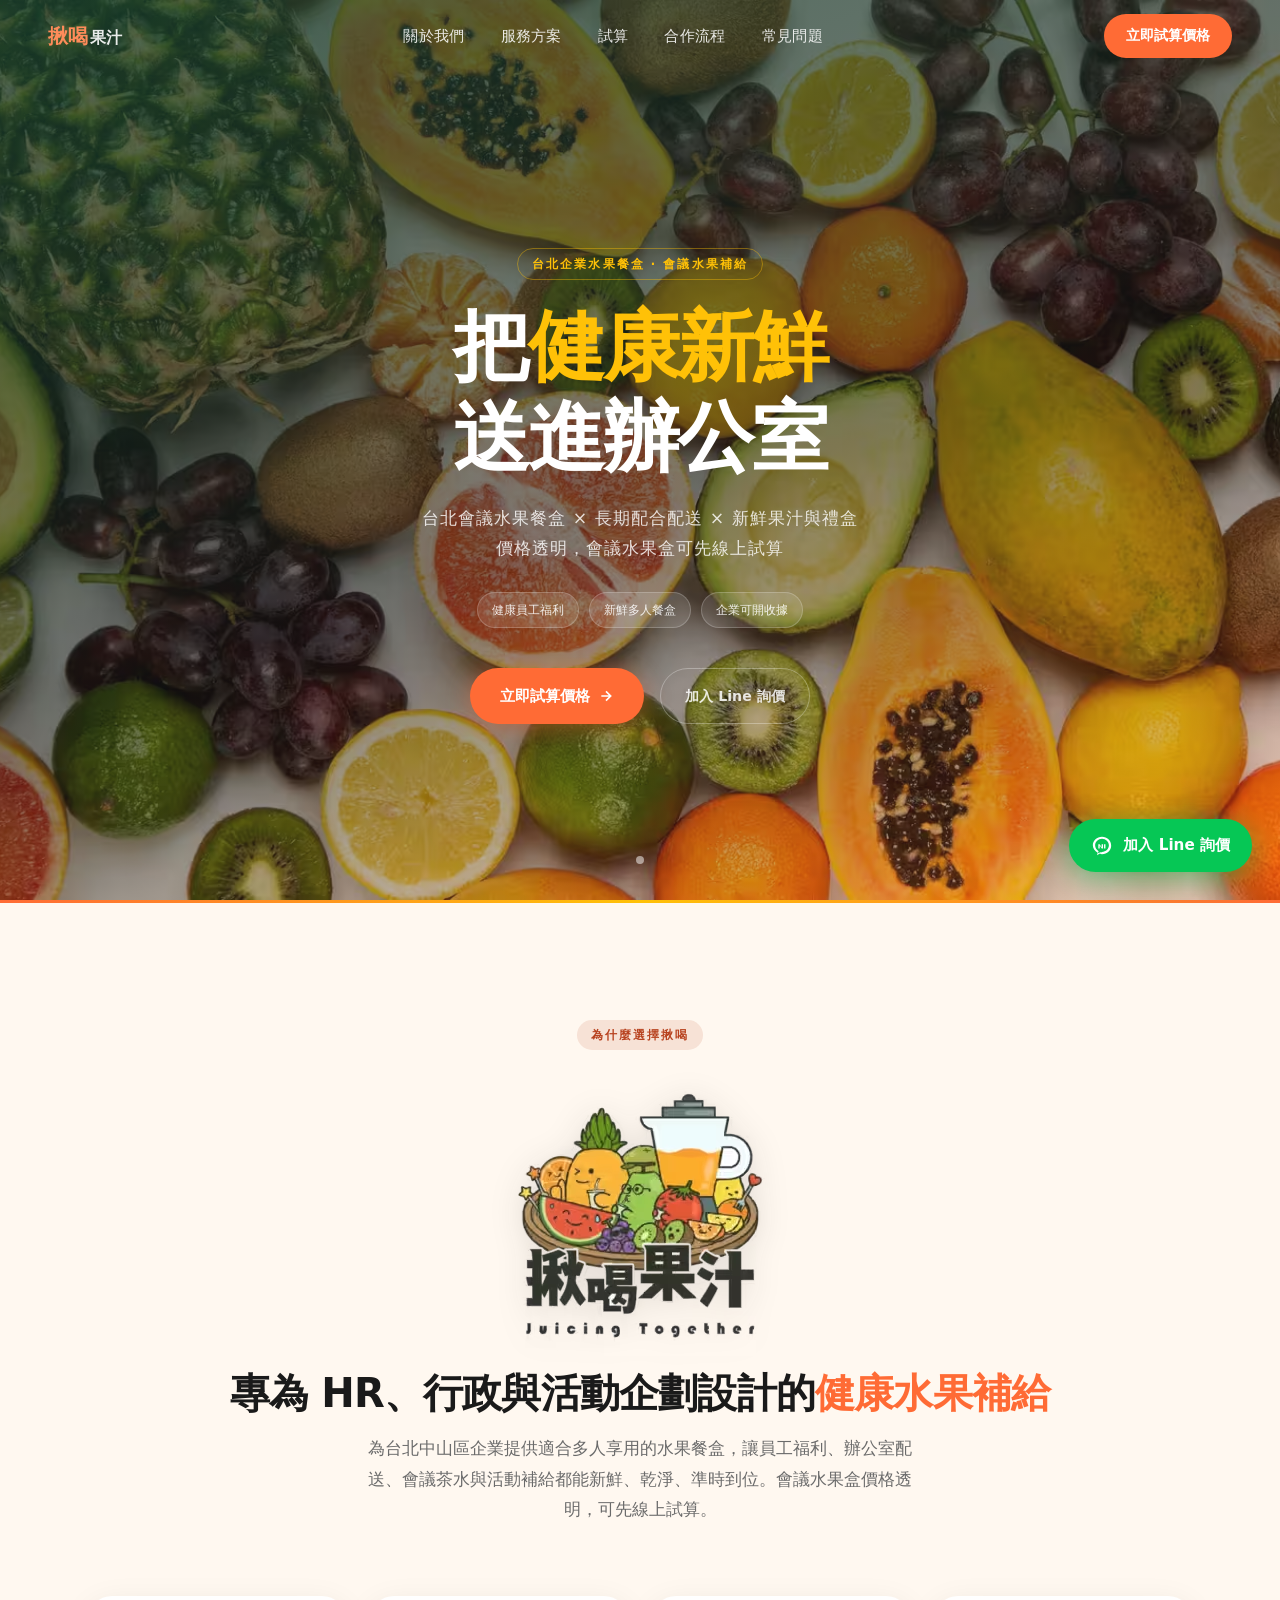
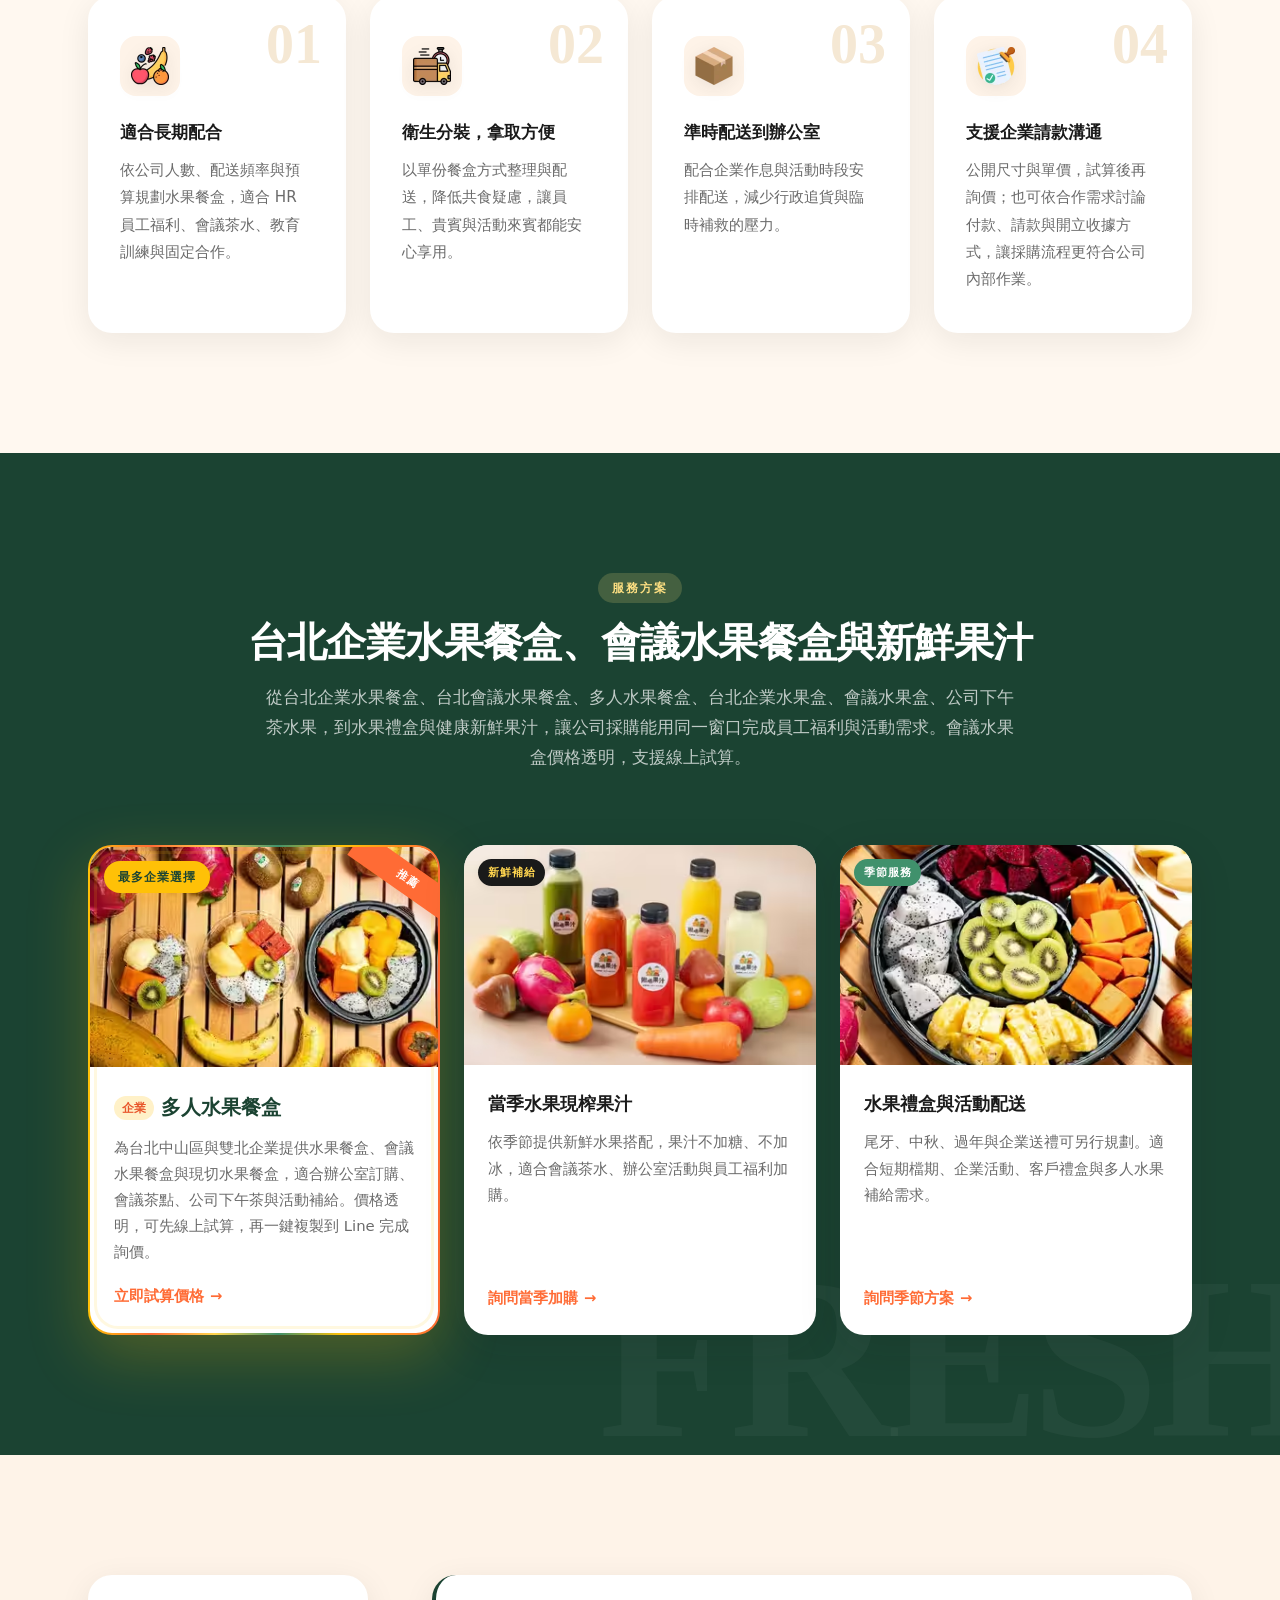
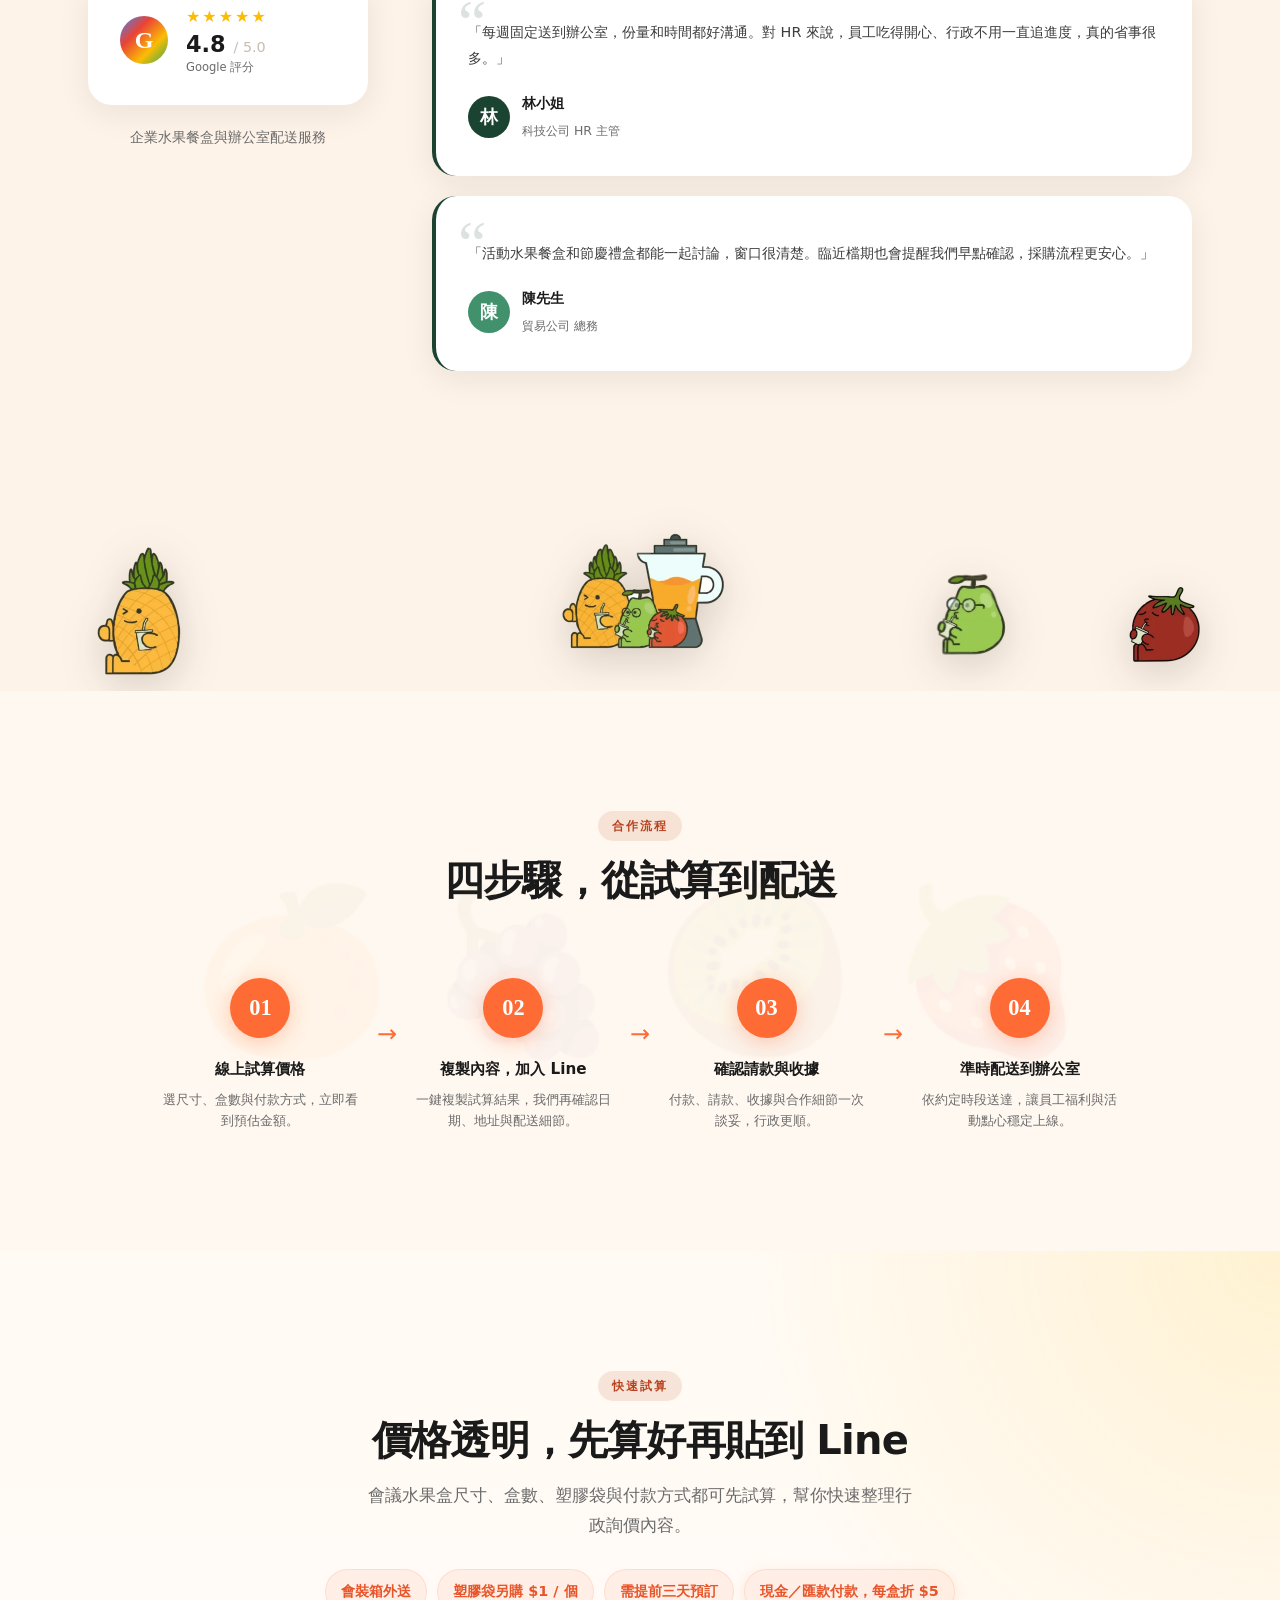
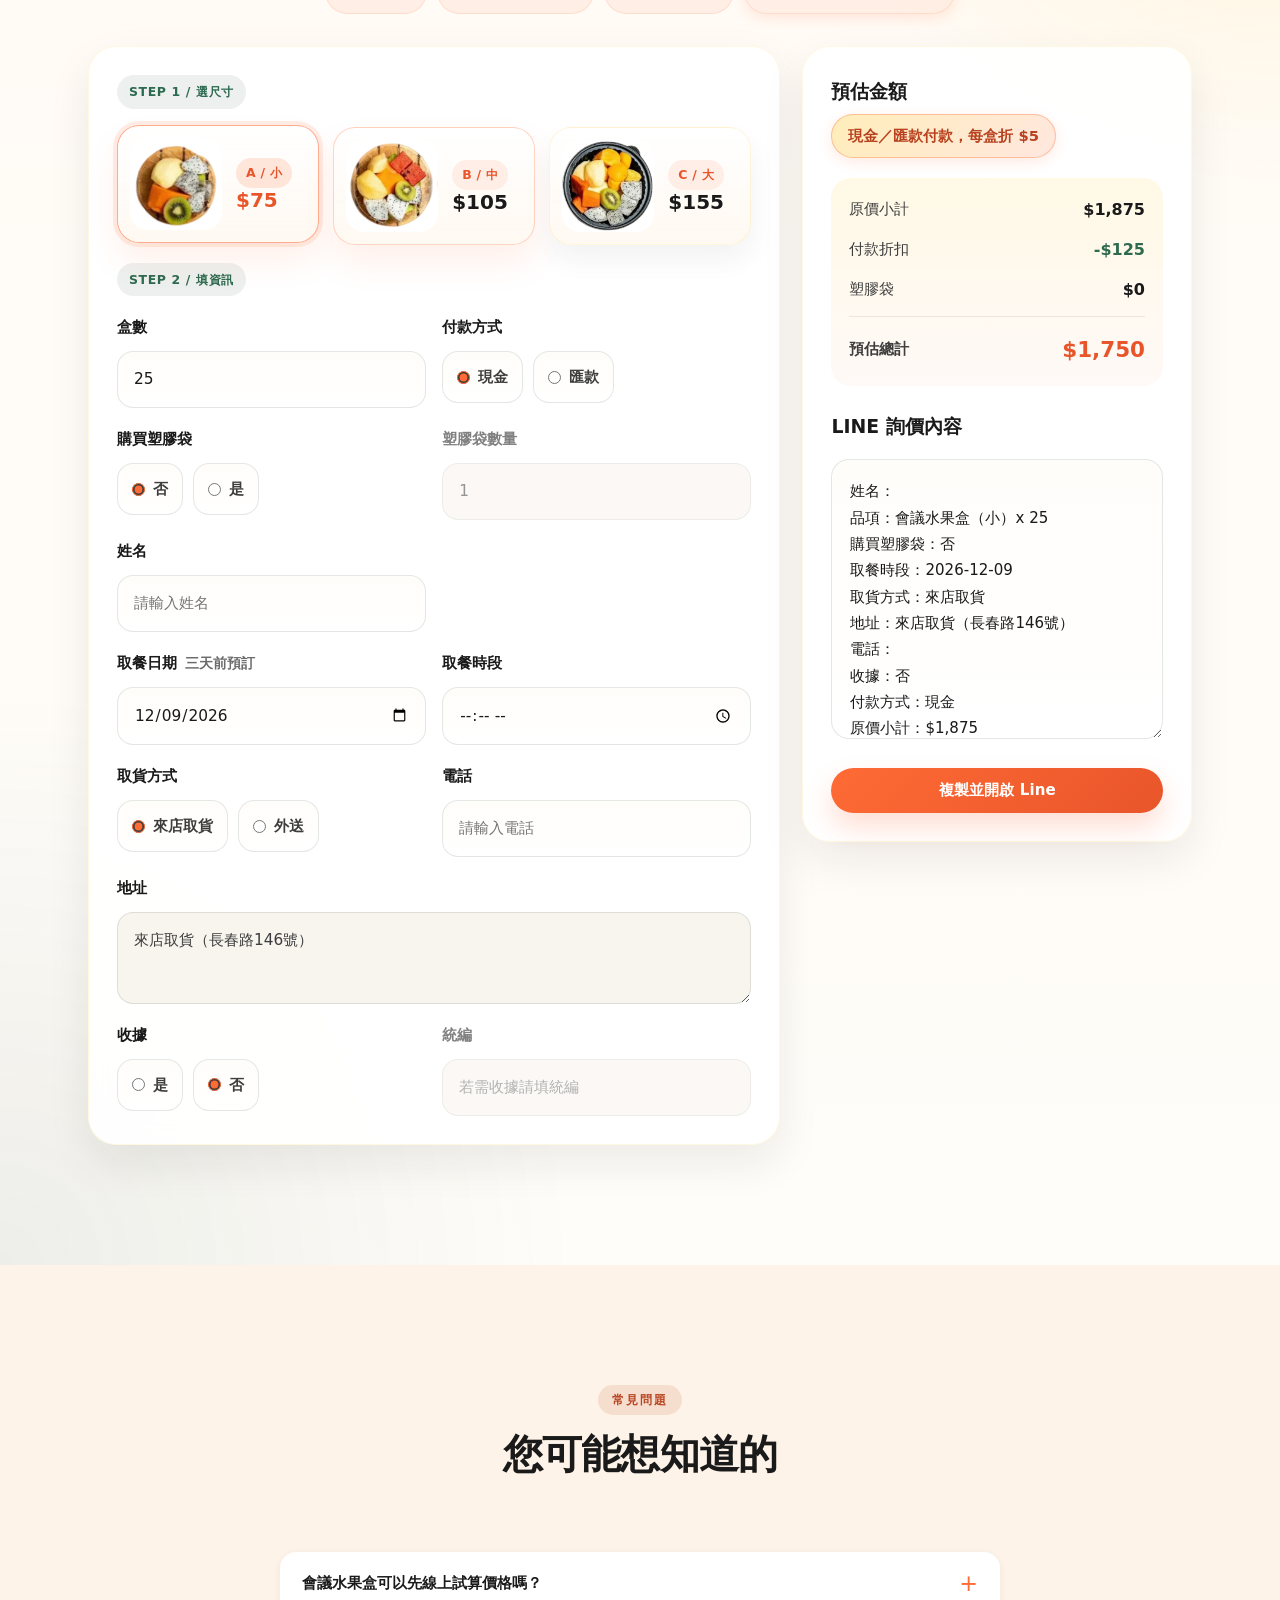
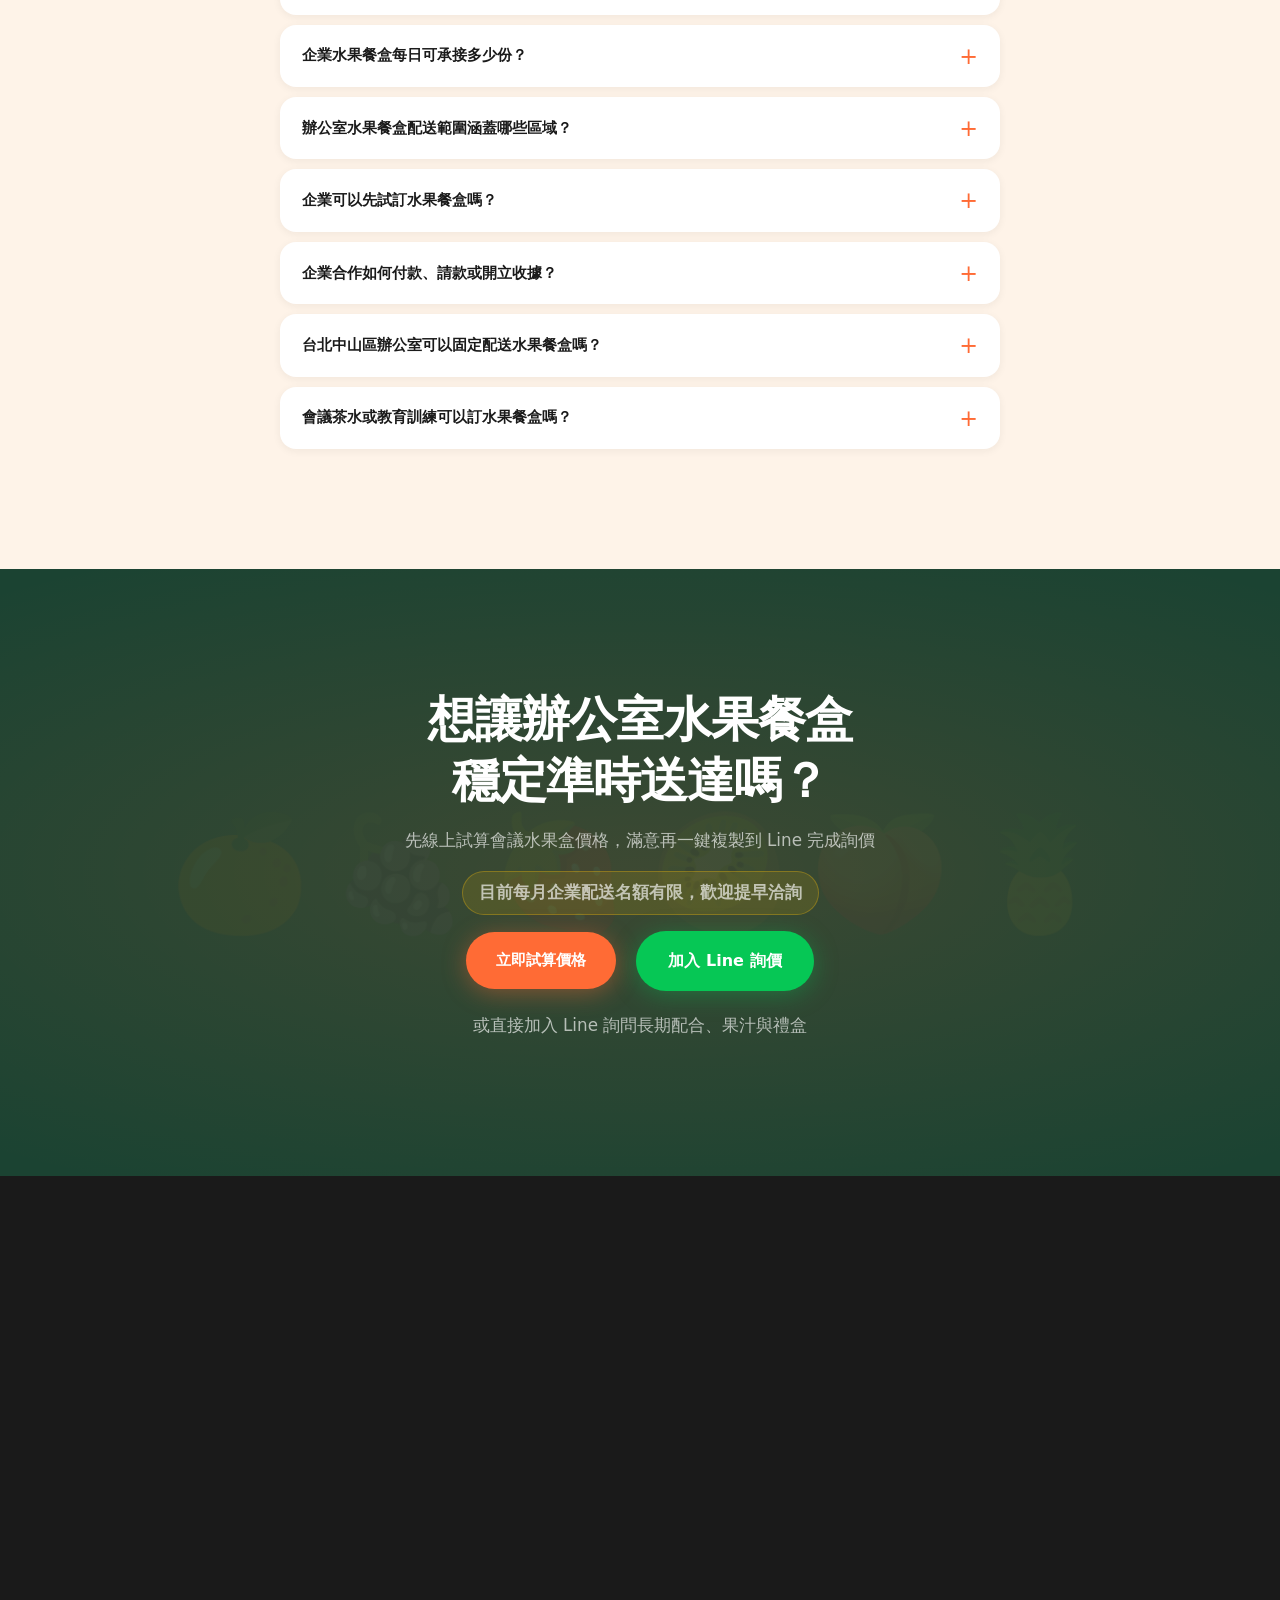
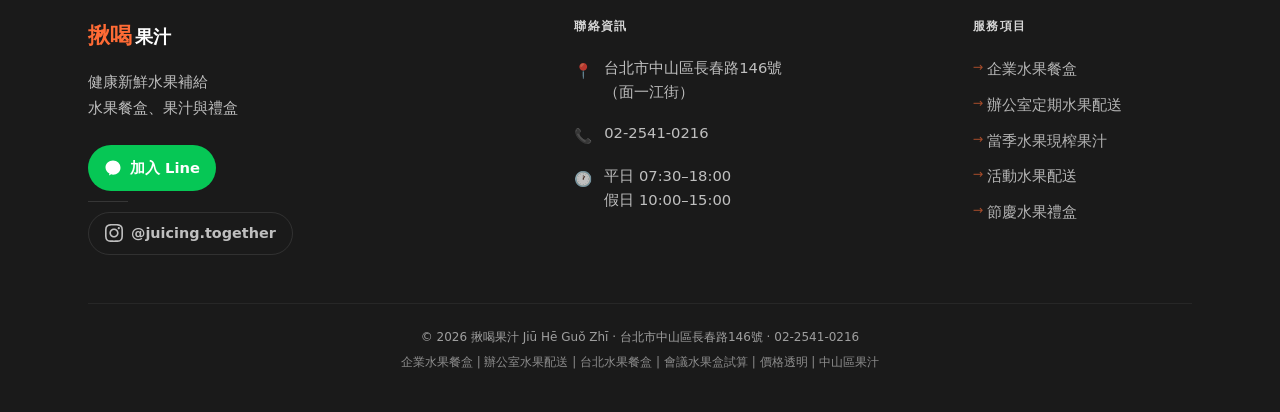
==== commit be62fccd: "feat: enhance fruit box service with online price calculator and updated content - Added an online c" ====
--- a/index.html
+++ b/index.html
@@ -16,8 +16,8 @@
     <title>揪喝果汁｜台北會議水果餐盒・台北企業水果餐盒</title>
     <link rel="icon" type="image/png" href="assets/icons/favicon.png">
     <link rel="apple-touch-icon" href="assets/icons/apple-touch-icon.png">
-    <meta name="description" content="台北中山區揪喝果汁服務 HR、行政與活動企劃，提供台北企業水果餐盒、台北會議水果餐盒、辦公室定期配送、水果禮盒與健康新鮮果汁，適合員工福利、會議水果盒與公司下午茶水果。">
-    <meta name="keywords" content="企業水果餐盒,台北企業水果餐盒,台北企業水果盒,中山區企業水果餐盒,台北中山區水果餐盒,辦公室水果配送,中山區辦公室水果配送,HR員工福利水果,行政辦公室水果配送,會議水果盒,會議水果餐盒台北,會議茶水水果餐盒,台北會議水果餐盒,公司下午茶水果,公司水果訂購,企業水果配送,鮮切水果盒,現切水果餐盒,現打果汁外送,水果禮盒台北,揪喝果汁">
+    <meta name="description" content="台北中山區揪喝果汁提供台北企業水果餐盒、台北會議水果餐盒與辦公室配送。會議水果盒價格透明，支援線上試算，試算後一鍵複製到 Line 完成詢價，適合 HR 員工福利、會議水果盒與公司下午茶水果。">
+    <meta name="keywords" content="企業水果餐盒,台北企業水果餐盒,台北企業水果盒,中山區企業水果餐盒,台北中山區水果餐盒,辦公室水果配送,中山區辦公室水果配送,HR員工福利水果,行政辦公室水果配送,會議水果盒,會議水果餐盒台北,會議茶水水果餐盒,台北會議水果餐盒,公司下午茶水果,公司水果訂購,企業水果配送,鮮切水果盒,現切水果餐盒,現打果汁外送,水果禮盒台北,價格透明,線上試算,立即試算價格,會議水果盒試算,水果餐盒價格試算,水果餐盒詢價,會議水果盒價格,企業水果餐盒試算,揪喝果汁">
     <meta name="robots" content="index, follow">
     <meta name="geo.region" content="TW-TPE">
     <meta name="geo.placename" content="台北市中山區">
@@ -36,7 +36,7 @@
 
     <!-- Open Graph -->
     <meta property="og:title" content="揪喝果汁｜台北會議水果餐盒・台北企業水果餐盒">
-    <meta property="og:description" content="為 HR、行政與活動企劃提供健康新鮮的企業水果補給：台北企業水果餐盒、台北會議水果餐盒、辦公室定期配送、水果禮盒與新鮮果汁。">
+    <meta property="og:description" content="台北企業水果餐盒、台北會議水果餐盒與辦公室配送。會議水果盒價格透明，支援線上試算，試算後一鍵複製到 Line 完成詢價。">
     <meta property="og:type" content="website">
     <meta property="og:locale" content="zh_TW">
     <meta property="og:url" content="https://juicing-together.pages.dev/">
@@ -46,10 +46,10 @@
     <!-- Twitter Card -->
     <meta name="twitter:card" content="summary_large_image">
     <meta name="twitter:title" content="揪喝果汁｜台北會議水果餐盒">
-    <meta name="twitter:description" content="健康新鮮的台北企業水果餐盒，適合 HR 員工福利、行政採購、會議茶水與辦公室固定水果配送。">
+    <meta name="twitter:description" content="台北企業水果餐盒與會議水果盒價格透明，支援線上試算。適合 HR 員工福利、行政採購、會議茶水與辦公室固定水果配送。">
     <meta name="twitter:image" content="https://juicing-together.pages.dev/assets/icons/social-share-image.jpg">
 
-    <link rel="stylesheet" href="style.min.css">
+    <link rel="stylesheet" href="style.css">
 
     <!-- Schema.org LocalBusiness -->
     <script type="application/ld+json">
@@ -58,7 +58,7 @@
         "@type": "LocalBusiness",
         "name": "揪喝果汁",
         "alternateName": "Jiū Hē Guǒ Zhī",
-        "description": "台北市中山區企業健康水果補給服務，提供 HR 員工福利水果、行政辦公室定期水果配送、台北企業水果餐盒、台北會議水果餐盒、台北企業水果盒、多人水果餐盒、會議水果餐盒台北、會議水果盒、公司下午茶水果、健康新鮮果汁與節慶水果禮盒服務",
+        "description": "台北市中山區企業健康水果補給服務，提供 HR 員工福利水果、行政辦公室定期水果配送、台北企業水果餐盒、台北會議水果餐盒、會議水果盒線上試算、價格透明的多人水果餐盒、公司下午茶水果、健康新鮮果汁與節慶水果禮盒服務",
         "address": {
             "@type": "PostalAddress",
             "streetAddress": "長春路146號",
@@ -82,7 +82,7 @@
                 "closes": "15:00"
             }
         ],
-        "servesCuisine": ["企業水果餐盒","台北企業水果餐盒","台北會議水果餐盒","台北企業水果盒","會議水果餐盒台北","會議水果盒","公司下午茶水果","現切水果餐盒","辦公室水果配送","現打果汁","水果禮盒"],
+        "servesCuisine": ["企業水果餐盒","台北企業水果餐盒","台北會議水果餐盒","會議水果盒","會議水果盒試算","水果餐盒價格試算","線上試算","價格透明","公司下午茶水果","現切水果餐盒","辦公室水果配送","現打果汁","水果禮盒"],
         "priceRange": "$$",
         "hasMap": "https://maps.app.goo.gl/834xB28uhaWzeqEr7",
         "geo": {
@@ -101,10 +101,18 @@
         "mainEntity": [
             {
                 "@type": "Question",
+                "name": "會議水果盒可以先線上試算價格嗎？",
+                "acceptedAnswer": {
+                    "@type": "Answer",
+                    "text": "可以。官網提供會議水果盒線上試算，可選 A/B/C 尺寸、盒數、塑膠袋與付款方式，立即看到預估金額。試算完成後可一鍵複製內容到 Line 完成詢價。現金或匯款付款，每盒折 5 元。"
+                }
+            },
+            {
+                "@type": "Question",
                 "name": "企業水果餐盒每日可承接多少份？",
                 "acceptedAnswer": {
                     "@type": "Answer",
-                    "text": "揪喝果汁目前每日最多可承接約 300 份水果餐盒。不同公司人數、配送頻率與用途都可討論，建議先加入 Line 告知需求與日期，我們會協助規劃。"
+                    "text": "揪喝果汁目前每日最多可承接約 300 份水果餐盒。不同公司人數、配送頻率與用途都可討論，建議先線上試算或加入 Line 告知需求與日期，我們會協助規劃。"
                 }
             },
             {
@@ -128,7 +136,7 @@
                 "name": "企業水果餐盒如何付款、請款或開立收據？",
                 "acceptedAnswer": {
                     "@type": "Answer",
-                    "text": "揪喝果汁目前支援銀行匯款及現金付款，企業可開立收據；請款方式可於洽談時確認。我們會盡量配合公司內部採購與行政流程。"
+                    "text": "揪喝果汁目前支援銀行匯款及現金付款，企業可開立收據；請款方式可於洽談時確認。官網試算器選擇現金或匯款，每盒可折 5 元。我們會盡量配合公司內部採購與行政流程。"
                 }
             },
             {
@@ -154,7 +162,7 @@
 <body>
 
     <!-- Floating Line CTA -->
-    <a href="https://lin.ee/xCwVELfD" class="line-float" target="_blank" rel="noopener noreferrer" aria-label="加入 Line 官方帳號詢價">
+    <a href="https://lin.ee/xCwVELfD" class="line-float" target="_blank" rel="noopener noreferrer" aria-label="加入 Line 詢價，或先至官網試算價格">
         <svg class="line-icon" viewBox="0 0 24 24" xmlns="http://www.w3.org/2000/svg">
             <path d="M12 2C6.477 2 2 6.15 2 11.25c0 3.376 2.138 6.335 5.346 8.016L6.5 22l3.218-1.74C10.445 20.74 11.21 20.875 12 20.875c5.523 0 10-4.15 10-9.25C22 6.15 17.523 2 12 2zm0 16.875c-.605 0-1.192-.065-1.757-.188L7.5 20l.814-2.4C6.134 16.32 4.5 13.92 4.5 11.25 4.5 7.275 7.859 4 12 4s7.5 3.275 7.5 7.25c0 3.975-3.359 7.25-7.5 7.25zm3.75-8.75h-1.5v4.5h1.5v-4.5zm-2.625 0h-1.5v3.188l-2.25-3.188H8v4.5h1.5v-3.188l2.25 3.188h1.375v-4.5z"/>
         </svg>
@@ -171,11 +179,12 @@
             <ul class="nav-links" role="list">
                 <li><a href="#why-us">關於我們</a></li>
                 <li><a href="#services">服務方案</a></li>
+                <li><a href="#calculator">試算</a></li>
                 <li><a href="#process">合作流程</a></li>
                 <li><a href="#faq">常見問題</a></li>
             </ul>
-            <a href="https://lin.ee/xCwVELfD" class="nav-cta" target="_blank" rel="noopener">
-                立即詢價
+            <a href="#calculator" class="nav-cta">
+                立即試算價格
             </a>
             <button class="nav-toggle" id="navToggle" aria-label="開啟選單" aria-expanded="false">
                 <span></span>
@@ -188,11 +197,17 @@
             <ul>
                 <li><a href="#why-us">關於我們</a></li>
                 <li><a href="#services">服務方案</a></li>
+                <li><a href="#calculator">試算</a></li>
                 <li><a href="#process">合作流程</a></li>
                 <li><a href="#faq">常見問題</a></li>
                 <li>
+                    <a href="#calculator" class="mobile-line-btn mobile-calc-btn">
+                        立即試算價格
+                    </a>
+                </li>
+                <li>
                     <a href="https://lin.ee/xCwVELfD" class="mobile-line-btn" target="_blank" rel="noopener">
-                        立即加入 Line 詢價
+                        加入 Line 詢價
                     </a>
                 </li>
             </ul>
@@ -231,7 +246,8 @@
                 送進辦公室
             </h1>
             <p class="hero-tagline animate-up delay-3">
-                台北會議水果餐盒 &times; 長期配合配送 &times; 新鮮果汁與禮盒
+                台北會議水果餐盒 &times; 長期配合配送 &times; 新鮮果汁與禮盒<br>
+                價格透明，會議水果盒可先線上試算
             </p>
             <div class="hero-pills animate-up delay-4">
                 <span>健康員工福利</span>
@@ -239,13 +255,12 @@
                 <span>企業可開收據</span>
             </div>
             <div class="hero-actions animate-up delay-5">
-                <a href="https://lin.ee/xCwVELfD" class="btn-hero" target="_blank" rel="noopener">
-                    立即加入 Line 詢價
+                <a href="#calculator" class="btn-hero">
+                    立即試算價格
                     <svg width="16" height="16" viewBox="0 0 24 24" fill="none" stroke="currentColor" stroke-width="2.5"><path d="M5 12h14M12 5l7 7-7 7"/></svg>
                 </a>
-                <a href="tel:+886225410216" class="btn-hero-ghost">
-                    <svg width="16" height="16" viewBox="0 0 24 24" fill="none" stroke="currentColor" stroke-width="2"><path d="M22 16.92v3a2 2 0 01-2.18 2 19.79 19.79 0 01-8.63-3.07A19.5 19.5 0 013.07 9.81 19.79 19.79 0 01.12 1.2 2 2 0 012.11 0h3a2 2 0 012 1.72 12.84 12.84 0 00.7 2.81 2 2 0 01-.45 2.11L6.09 7.91a16 16 0 006 6l1.27-1.27a2 2 0 012.11-.45 12.84 12.84 0 002.81.7A2 2 0 0122 16.92z"/></svg>
-                    02-2541-0216
+                <a href="https://lin.ee/xCwVELfD" class="btn-hero-ghost" target="_blank" rel="noopener">
+                    加入 Line 詢價
                 </a>
             </div>
         </div>
@@ -265,7 +280,7 @@
                     <img src="assets/optimized/fruit-platter-490.webp" alt="" class="whyus-platter" width="490" height="490" loading="lazy" decoding="async" aria-hidden="true">
                 </picture>
                 <h2 class="section-title">專為 HR、行政與活動企劃設計的<strong>健康水果補給</strong></h2>
-                <p class="section-lead">為台北中山區企業提供適合多人享用的水果餐盒，讓員工福利、辦公室配送、會議茶水與活動補給都能新鮮、乾淨、準時到位。</p>
+                <p class="section-lead">為台北中山區企業提供適合多人享用的水果餐盒，讓員工福利、辦公室配送、會議茶水與活動補給都能新鮮、乾淨、準時到位。會議水果盒價格透明，可先線上試算。</p>
             </header>
             <div class="features-grid">
                 <div class="feature-card reveal">
@@ -298,7 +313,7 @@
                         <img src="assets/optimized/stamp-76.webp" alt="" class="feature-icon-img" width="76" height="76" loading="lazy" decoding="async" aria-hidden="true">
                     </div>
                     <h3>支援企業請款溝通</h3>
-                    <p>可依合作需求討論付款、請款與開立收據方式，讓採購流程更符合公司內部作業。</p>
+                    <p>公開尺寸與單價，試算後再詢價；也可依合作需求討論付款、請款與開立收據方式，讓採購流程更符合公司內部作業。</p>
                 </div>
             </div>
         </div>
@@ -311,7 +326,7 @@
             <header class="section-header">
                 <span class="eyebrow light">服務方案</span>
                 <h2 class="section-title light">台北企業水果餐盒、會議水果餐盒與新鮮果汁</h2>
-                <p class="section-lead light">從台北企業水果餐盒、台北會議水果餐盒、多人水果餐盒、台北企業水果盒、會議水果盒、公司下午茶水果，到水果禮盒與健康新鮮果汁，讓公司採購能用同一窗口完成員工福利與活動需求。</p>
+                <p class="section-lead light">從台北企業水果餐盒、台北會議水果餐盒、多人水果餐盒、台北企業水果盒、會議水果盒、公司下午茶水果，到水果禮盒與健康新鮮果汁，讓公司採購能用同一窗口完成員工福利與活動需求。會議水果盒價格透明，支援線上試算。</p>
             </header>
             <div class="services-grid">
 
@@ -334,9 +349,9 @@
                     </div>
                     <div class="service-body">
                         <h3><span class="service-title-kicker">企業</span>多人水果餐盒</h3>
-                        <p>為台北中山區與雙北企業提供水果餐盒、會議水果餐盒與現切水果餐盒，適合辦公室訂購、會議茶點、公司下午茶與活動補給，並可協助確認份數、配送與請款需求。</p>
-                        <a href="https://lin.ee/xCwVELfD" class="service-cta" target="_blank" rel="noopener">
-                            詢問企業水果餐盒
+                        <p>為台北中山區與雙北企業提供水果餐盒、會議水果餐盒與現切水果餐盒，適合辦公室訂購、會議茶點、公司下午茶與活動補給。價格透明，可先線上試算，再一鍵複製到 Line 完成詢價。</p>
+                        <a href="#calculator" class="service-cta">
+                            立即試算價格
                             <span>→</span>
                         </a>
                     </div>
@@ -463,38 +478,228 @@
         <div class="container">
             <header class="section-header">
                 <span class="eyebrow">合作流程</span>
-                <h2 class="section-title">四步驟，開始企業水果餐盒配送</h2>
+                <h2 class="section-title">四步驟，從試算到配送</h2>
             </header>
             <div class="steps">
                 <div class="step reveal">
                     <div class="step-num">01</div>
                     <div class="step-body">
-                        <h3>加入 Line 詢價</h3>
-                        <p>告知公司人數、配送地點、預計頻率與用途，我們先判斷適合方案。</p>
+                        <h3>線上試算價格</h3>
+                        <p>選尺寸、盒數與付款方式，立即看到預估金額。</p>
                     </div>
                 </div>
                 <div class="step-arrow reveal delay-1" aria-hidden="true">→</div>
                 <div class="step reveal delay-1">
                     <div class="step-num">02</div>
                     <div class="step-body">
-                        <h3>確認餐盒與配送</h3>
-                        <p>依預算、份數、配送時間與水果偏好，規劃企業水果餐盒內容。</p>
+                        <h3>複製內容，加入 Line</h3>
+                        <p>一鍵複製試算結果，我們再確認日期、地址與配送細節。</p>
                     </div>
                 </div>
                 <div class="step-arrow reveal delay-2" aria-hidden="true">→</div>
                 <div class="step reveal delay-2">
                     <div class="step-num">03</div>
                     <div class="step-body">
-                        <h3>確認請款方式</h3>
-                        <p>確認付款、請款、收據與合作細節，讓行政流程更順。</p>
+                        <h3>確認請款與收據</h3>
+                        <p>付款、請款、收據與合作細節一次談妥，行政更順。</p>
                     </div>
                 </div>
                 <div class="step-arrow reveal delay-3" aria-hidden="true">→</div>
                 <div class="step reveal delay-3">
                     <div class="step-num">04</div>
                     <div class="step-body">
-                        <h3>定期準時配送</h3>
-                        <p>依約定時段送達辦公室，讓員工福利與活動點心穩定上線。</p>
+                        <h3>準時配送到辦公室</h3>
+                        <p>依約定時段送達，讓員工福利與活動點心穩定上線。</p>
+                    </div>
+                </div>
+            </div>
+        </div>
+    </section>
+
+    <!-- ⑥ Quote Calculator -->
+    <section class="calculator" id="calculator">
+        <div class="container">
+            <header class="section-header reveal">
+                <span class="eyebrow">快速試算</span>
+                <h2 class="section-title">價格透明，先算好再貼到 Line</h2>
+                <p class="section-lead">會議水果盒尺寸、盒數、塑膠袋與付款方式都可先試算，幫你快速整理行政詢價內容。</p>
+            </header>
+
+            <div class="calculator-notes reveal">
+                <span>會裝箱外送</span>
+                <span>塑膠袋另購 $1 / 個</span>
+                <span>需提前三天預訂</span>
+                <span class="calculator-highlight">現金／匯款付款，每盒折 $5</span>
+            </div>
+
+            <div class="calculator-layout reveal">
+                <div class="calculator-card calculator-form-card">
+                    <div class="calculator-item-picker">
+                        <div class="calculator-item-head">
+                            <span class="calculator-kicker">Step 1 / 選尺寸</span>
+                        </div>
+
+                        <div class="calculator-image-stack">
+                                <label class="calculator-size-card size-card-small">
+                                    <input type="radio" name="boxSize" value="small" class="size-card-input" checked>
+                                    <div class="calculator-size-media">
+                                        <picture>
+                                            <source srcset="assets/optimized/fruit-bowl-small.avif" type="image/avif">
+                                            <source srcset="assets/optimized/fruit-bowl-small.webp" type="image/webp">
+                                            <img src="assets/optimized/fruit-bowl-small.png" alt="A 款小份會議水果盒" class="calculator-size-image" width="420" height="420" loading="lazy" decoding="async">
+                                        </picture>
+                                    </div>
+                                    <div class="calculator-size-copy">
+                                        <span class="size-badge">A / 小</span>
+                                        <strong>$75</strong>
+                                    </div>
+                                </label>
+
+                                <label class="calculator-size-card size-card-medium featured">
+                                    <input type="radio" name="boxSize" value="medium" class="size-card-input">
+                                    <div class="calculator-size-media">
+                                        <picture>
+                                            <source srcset="assets/optimized/fruit-bowl-medium.avif" type="image/avif">
+                                            <source srcset="assets/optimized/fruit-bowl-medium.webp" type="image/webp">
+                                            <img src="assets/optimized/fruit-bowl-medium.png" alt="B 款中份會議水果盒" class="calculator-size-image" width="520" height="520" loading="lazy" decoding="async">
+                                        </picture>
+                                    </div>
+                                    <div class="calculator-size-copy">
+                                        <span class="size-badge">B / 中</span>
+                                        <strong>$105</strong>
+                                    </div>
+                                </label>
+
+                                <label class="calculator-size-card size-card-large">
+                                    <input type="radio" name="boxSize" value="large" class="size-card-input">
+                                    <div class="calculator-size-media">
+                                        <picture>
+                                            <source srcset="assets/optimized/fruit-bowl-large.avif" type="image/avif">
+                                            <source srcset="assets/optimized/fruit-bowl-large.webp" type="image/webp">
+                                            <img src="assets/optimized/fruit-bowl-large.png" alt="C 款大份會議水果盒" class="calculator-size-image" width="620" height="620" loading="lazy" decoding="async">
+                                        </picture>
+                                    </div>
+                                    <div class="calculator-size-copy">
+                                        <span class="size-badge">C / 大</span>
+                                        <strong>$155</strong>
+                                    </div>
+                                </label>
+                        </div>
+
+                        <div class="calculator-form-block">
+                            <div class="calculator-item-head calculator-form-head">
+                                <span class="calculator-kicker">Step 2 / 填資訊</span>
+                            </div>
+
+                            <div class="calculator-two-cols">
+                                <div class="calculator-field">
+                                    <label class="calculator-label" for="boxQty">盒數</label>
+                                    <input id="boxQty" name="boxQty" type="number" min="1" step="1" value="25" class="calculator-input">
+                                </div>
+                                <div class="calculator-field">
+                                    <label class="calculator-label">付款方式</label>
+                                    <div class="calculator-options inline-options">
+                                        <label><input type="radio" name="paymentMethod" value="cash" checked> 現金</label>
+                                        <label><input type="radio" name="paymentMethod" value="transfer"> 匯款</label>
+                                    </div>
+                                </div>
+                            </div>
+
+                            <div class="calculator-two-cols">
+                                <div class="calculator-field">
+                                    <label class="calculator-label">購買塑膠袋</label>
+                                    <div class="calculator-options inline-options">
+                                        <label><input type="radio" name="needsBag" value="no" checked> 否</label>
+                                        <label><input type="radio" name="needsBag" value="yes"> 是</label>
+                                    </div>
+                                </div>
+                                <div class="calculator-field" id="bagQtyField">
+                                    <label class="calculator-label" for="bagQty">塑膠袋數量</label>
+                                    <input id="bagQty" name="bagQty" type="number" min="1" step="1" value="1" class="calculator-input" disabled>
+                                </div>
+                            </div>
+
+                            <div class="calculator-two-cols">
+                                <div class="calculator-field">
+                                    <label class="calculator-label" for="customerName">姓名</label>
+                                    <input id="customerName" name="customerName" type="text" class="calculator-input" placeholder="請輸入姓名">
+                                </div>
+                                <div class="calculator-field calculator-field-spacer"></div>
+                            </div>
+
+                            <div class="calculator-two-cols calculator-two-cols-datetime">
+                                <div class="calculator-field">
+                                    <div class="calculator-label-row">
+                                        <label class="calculator-label" for="pickupDate">取餐日期</label>
+                                        <span class="calculator-label-note">三天前預訂</span>
+                                    </div>
+                                    <input id="pickupDate" name="pickupDate" type="date" class="calculator-input calculator-input-date">
+                                </div>
+                                <div class="calculator-field">
+                                    <label class="calculator-label" for="pickupTime">取餐時段</label>
+                                    <input id="pickupTime" name="pickupTime" type="time" class="calculator-input calculator-input-time" step="1800">
+                                </div>
+                            </div>
+
+                            <div class="calculator-two-cols">
+                                <div class="calculator-field">
+                                    <label class="calculator-label">取貨方式</label>
+                                    <div class="calculator-options inline-options">
+                                        <label><input type="radio" name="deliveryMethod" value="pickup" checked> 來店取貨</label>
+                                        <label><input type="radio" name="deliveryMethod" value="delivery"> 外送</label>
+                                    </div>
+                                </div>
+                                <div class="calculator-field">
+                                    <label class="calculator-label" for="customerPhone">電話</label>
+                                    <input id="customerPhone" name="customerPhone" type="tel" class="calculator-input" placeholder="請輸入電話">
+                                </div>
+                            </div>
+
+                            <div class="calculator-field">
+                                <label class="calculator-label" for="customerAddress">地址</label>
+                                <textarea id="customerAddress" name="customerAddress" class="calculator-input calculator-textarea" placeholder="外送請填地址；來店取貨會自動填入"></textarea>
+                            </div>
+
+                            <div class="calculator-two-cols">
+                                <div class="calculator-field">
+                                    <label class="calculator-label">收據</label>
+                                    <div class="calculator-options inline-options">
+                                        <label><input type="radio" name="receiptNeeded" value="yes"> 是</label>
+                                        <label><input type="radio" name="receiptNeeded" value="no" checked> 否</label>
+                                    </div>
+                                </div>
+                                <div class="calculator-field" id="receiptIdField">
+                                    <label class="calculator-label" for="receiptId">統編</label>
+                                    <input id="receiptId" name="receiptId" type="text" class="calculator-input" placeholder="若需收據請填統編" disabled>
+                                </div>
+                            </div>
+                        </div>
+                    </div>
+                </div>
+
+                <div class="calculator-card calculator-summary-card">
+                    <div class="calculator-summary-head">
+                        <h3>預估金額</h3>
+                        <p class="calculator-highlight">現金／匯款付款，每盒折 $5</p>
+                    </div>
+
+                    <div class="calculator-summary-list">
+                        <div class="calculator-summary-row"><span>原價小計</span><strong id="summaryBase">$0</strong></div>
+                        <div class="calculator-summary-row discount"><span>付款折扣</span><strong id="summaryDiscount">-$0</strong></div>
+                        <div class="calculator-summary-row"><span>塑膠袋</span><strong id="summaryBag">$0</strong></div>
+                        <div class="calculator-summary-row total"><span>預估總計</span><strong id="summaryTotal">$0</strong></div>
+                    </div>
+
+                    <div class="calculator-preview-block">
+                        <div class="calculator-preview-head">
+                            <h3>LINE 詢價內容</h3>
+                        </div>
+                        <textarea id="linePreview" class="calculator-preview" readonly></textarea>
+                    </div>
+
+                    <div class="calculator-actions">
+                        <button type="button" id="copyQuoteBtn" class="copy-quote-btn">複製並開啟 Line</button>
+                        <p id="copyFeedback" class="copy-feedback" aria-live="polite" hidden></p>
                     </div>
                 </div>
             </div>
@@ -511,11 +716,20 @@
             <div class="faq-list reveal">
                 <div class="faq-item">
                     <button class="faq-q" aria-expanded="false">
+                        <span>會議水果盒可以先線上試算價格嗎？</span>
+                        <span class="faq-icon" aria-hidden="true">+</span>
+                    </button>
+                    <div class="faq-a">
+                        <p>可以！官網提供會議水果盒線上試算，可選 A/B/C 尺寸、盒數、塑膠袋與付款方式，立即看到預估金額。試算完成後可一鍵複製內容到 Line 完成詢價。現金或匯款付款，每盒折 $5。</p>
+                    </div>
+                </div>
+                <div class="faq-item">
+                    <button class="faq-q" aria-expanded="false">
                         <span>企業水果餐盒每日可承接多少份？</span>
                         <span class="faq-icon" aria-hidden="true">+</span>
                     </button>
                     <div class="faq-a">
-                        <p>目前每日最多可承接約 300 份水果餐盒。不同公司人數、配送頻率與用途都可討論，建議先加入 Line 告知需求與日期，我們會協助規劃。</p>
+                        <p>目前每日最多可承接約 300 份水果餐盒。不同公司人數、配送頻率與用途都可討論，建議先線上試算或加入 Line 告知需求與日期，我們會協助規劃。</p>
                     </div>
                 </div>
                 <div class="faq-item">
@@ -542,7 +756,7 @@
                         <span class="faq-icon" aria-hidden="true">+</span>
                     </button>
                     <div class="faq-a">
-                        <p>目前支援銀行匯款及現金付款，企業可開立收據；請款方式可於洽談時確認。我們會盡量配合公司內部採購與行政流程。</p>
+                        <p>目前支援銀行匯款及現金付款；收據需求可於洽談時確認。官網試算選擇現金或匯款，每盒折 $5。我們會盡量配合公司內部採購與行政流程。</p>
                     </div>
                 </div>
                 <div class="faq-item">
@@ -575,16 +789,17 @@
         <div class="container">
             <div class="cta-content reveal">
                 <h2>想讓辦公室水果餐盒<br>穩定準時送達嗎？</h2>
-                <p>加入 Line 官方帳號，告訴我們公司人數、地點與預計頻率</p>
+                <p>先線上試算會議水果盒價格，滿意再一鍵複製到 Line 完成詢價</p>
                 <p class="cta-scarcity">目前每月企業配送名額有限，歡迎提早洽詢</p>
                 <div class="cta-actions">
+                    <a href="#calculator" class="btn-hero">
+                        立即試算價格
+                    </a>
                     <a href="https://lin.ee/xCwVELfD" class="btn-cta-line" target="_blank" rel="noopener">
-                        詢問企業水果餐盒
+                        加入 Line 詢價
                     </a>
-                    <a href="tel:+886225410216" class="btn-cta-tel">
-                        或致電 02-2541-0216
-                    </a>
-                </div>
+                </div>
+                <p class="cta-line-note">或直接加入 Line 詢問長期配合、果汁與禮盒</p>
             </div>
         </div>
     </section>
@@ -660,7 +875,7 @@
 
                 <div class="footer-bottom">
                     <p>© 2026 揪喝果汁 Jiū Hē Guǒ Zhī · 台北市中山區長春路146號 · 02-2541-0216</p>
-                    <p class="footer-seo-note">企業水果餐盒 | 辦公室水果配送 | 台北水果餐盒 | 中山區果汁</p>
+                    <p class="footer-seo-note">企業水果餐盒 | 辦公室水果配送 | 台北水果餐盒 | 會議水果盒試算 | 價格透明 | 中山區果汁</p>
                 </div>
             </div>
         </div>
--- a/style.css
+++ b/style.css
@@ -0,0 +1,1934 @@
+/* ===========================
+   揪喝果汁 Landing Page Styles
+   =========================== */
+
+/* ── Variables ── */
+:root {
+    --orange:       #FF6B35;
+    --orange-dk:    #E8552A;
+    --orange-lt:    #FF8C5A;
+    --orange-text:  #B8421F;
+    --yellow:       #FFC107;
+    --yellow-lt:    #FFD54F;
+    --green:        #1B4332;
+    --green-mid:    #2D6A4F;
+    --green-lt:     #40916C;
+    --warm-white:   #FFF8F0;
+    --cream:        #FEF3E8;
+    --cream-dk:     #F5E8D4;
+    --dark:         #1A1A1A;
+    --gray-dk:      #3D3D3D;
+    --gray:         #6B6B6B;
+    --gray-lt:      #C8BDB3;
+    --border:       #EDE3D9;
+    --white:        #FFFFFF;
+
+    --font-sans:    system-ui, -apple-system, BlinkMacSystemFont, 'PingFang TC', 'Microsoft JhengHei', sans-serif;
+    --font-serif:   Georgia, 'Times New Roman', serif;
+
+    --r-sm:  8px;
+    --r-md:  16px;
+    --r-lg:  24px;
+    --r-xl:  32px;
+    --r-pill: 999px;
+
+    --sh-sm: 0 2px 8px rgba(26,26,26,.06);
+    --sh:    0 8px 32px rgba(26,26,26,.08);
+    --sh-md: 0 12px 44px rgba(26,26,26,.12);
+    --sh-lg: 0 24px 64px rgba(26,26,26,.18);
+
+    --ease:  cubic-bezier(.4,0,.2,1);
+    --t:     .28s var(--ease);
+    --t-md:  .5s var(--ease);
+    --t-lg:  .75s var(--ease);
+
+    --nav-h:      72px;
+    --nav-h-sm:   56px;
+    --container:  1200px;
+    --px:         clamp(20px,4vw,48px);
+    --section-py: clamp(72px,10vw,120px);
+}
+
+/* ── Reset ── */
+*, *::before, *::after { box-sizing: border-box; margin: 0; padding: 0; }
+html {
+    scroll-behavior: smooth;
+    -webkit-text-size-adjust: 100%;
+    width: 100%;
+    max-width: 100%;
+    overflow-x: hidden;
+}
+body {
+    font-family: var(--font-sans);
+    background: var(--warm-white);
+    color: var(--dark);
+    line-height: 1.75;
+    width: 100%;
+    max-width: 100%;
+    overflow-x: hidden;
+}
+img  { display: block; max-width: 100%; height: auto; }
+a    { text-decoration: none; color: inherit; }
+ul   { list-style: none; }
+address { font-style: normal; }
+button { font-family: var(--font-sans); cursor: pointer; border: none; background: none; }
+
+/* ── Container ── */
+.container {
+    max-width: var(--container);
+    margin: 0 auto;
+    padding: 0 var(--px);
+}
+
+/* ── Section header ── */
+.section-header {
+    text-align: center;
+    margin-bottom: clamp(40px,6vw,72px);
+}
+
+.eyebrow {
+    display: inline-block;
+    font-size: .72rem;
+    font-weight: 700;
+    letter-spacing: .18em;
+    text-transform: uppercase;
+    color: var(--orange-text);
+    background: rgba(184,66,31,.12);
+    padding: 5px 14px;
+    border-radius: var(--r-pill);
+    margin-bottom: 14px;
+}
+.eyebrow.light {
+    color: #FFE082;
+    background: rgba(255,224,130,.18);
+}
+
+.section-title {
+    font-size: clamp(1.6rem,3.2vw,2.5rem);
+    font-weight: 900;
+    color: var(--dark);
+    line-height: 1.28;
+    letter-spacing: -.02em;
+    margin-bottom: 14px;
+}
+.section-title.light { color: var(--white); }
+.section-title strong { color: var(--orange); font-weight: 900; }
+
+.whyus-platter {
+    display: block;
+    height: 280px;
+    width: auto;
+    margin: 12px auto;
+    filter: drop-shadow(0 4px 16px rgba(26,26,26,.12));
+    opacity: 0;
+    transform: scale(.15);
+    transition: opacity .6s ease, transform .9s cubic-bezier(.34,1.56,.64,1);
+}
+.whyus-platter.platter-visible {
+    opacity: 1;
+    transform: scale(1);
+}
+
+.section-lead {
+    font-size: clamp(.9rem,1.6vw,1.05rem);
+    color: var(--gray);
+    max-width: 560px;
+    margin: 0 auto;
+    line-height: 1.8;
+}
+.section-lead.light {
+    color: rgba(255,255,255,.72);
+    max-width: 760px;
+}
+
+/* ── Scroll reveal ── */
+.reveal {
+    opacity: 0;
+    transform: translateY(36px);
+    transition: opacity var(--t-lg), transform var(--t-lg);
+}
+.reveal.visible {
+    opacity: 1;
+    transform: translateY(0);
+}
+.reveal.delay-1 { transition-delay: .12s; }
+.reveal.delay-2 { transition-delay: .24s; }
+.reveal.delay-3 { transition-delay: .36s; }
+
+/* ── Animate up (hero) ── */
+.animate-up {
+    opacity: 0;
+    transform: translateY(28px);
+    animation: slideUp .72s var(--ease) both;
+}
+.delay-1 { animation-delay: .15s; }
+.delay-2 { animation-delay: .32s; }
+.delay-3 { animation-delay: .48s; }
+.delay-4 { animation-delay: .64s; }
+.delay-5 { animation-delay: .80s; }
+
+@keyframes slideUp {
+    to { opacity: 1; transform: translateY(0); }
+}
+
+/* ══════════════════════════════
+   FLOATING LINE BUTTON
+══════════════════════════════ */
+.line-float {
+    position: fixed;
+    bottom: 28px;
+    right: 28px;
+    z-index: 950;
+    display: flex;
+    align-items: center;
+    gap: 10px;
+    background: #06C755;
+    color: var(--white);
+    padding: 13px 22px;
+    border-radius: var(--r-pill);
+    font-size: .95rem;
+    font-weight: 700;
+    box-shadow: 0 6px 28px rgba(6,199,85,.45);
+    transition: var(--t);
+    animation: floatBob 3.2s ease-in-out infinite;
+}
+.line-float:hover {
+    background: #05B14C;
+    transform: translateY(-4px);
+    box-shadow: 0 12px 40px rgba(6,199,85,.55);
+    animation: none;
+}
+.line-icon { width: 22px; height: 22px; fill: white; flex-shrink: 0; }
+@keyframes floatBob {
+    0%,100% { transform: translateY(0); }
+    50%      { transform: translateY(-7px); }
+}
+
+/* ══════════════════════════════
+   NAVIGATION
+══════════════════════════════ */
+.nav {
+    position: fixed;
+    inset: 0 0 auto;
+    z-index: 900;
+    transition: background var(--t), box-shadow var(--t);
+}
+.nav.scrolled {
+    background: rgba(255,248,240,.95);
+    backdrop-filter: blur(14px);
+    -webkit-backdrop-filter: blur(14px);
+    box-shadow: var(--sh-sm);
+}
+
+.nav-inner {
+    display: flex;
+    align-items: center;
+    justify-content: space-between;
+    height: var(--nav-h);
+    padding: 0 var(--px);
+}
+
+/* Brand */
+.nav-brand {
+    display: flex;
+    align-items: baseline;
+    gap: 3px;
+    font-weight: 900;
+    line-height: 1;
+    transition: var(--t);
+}
+.brand-mark {
+    font-size: 1.25rem;
+    color: var(--orange);
+    letter-spacing: -.02em;
+}
+.brand-sub {
+    font-size: 1rem;
+    color: var(--dark);
+}
+.nav:not(.scrolled) .brand-mark { color: var(--orange-lt); }
+.nav:not(.scrolled) .brand-sub  { color: rgba(255,255,255,.9); }
+
+/* Links */
+.nav-links {
+    display: flex;
+    gap: 36px;
+}
+.nav-links a {
+    font-size: .95rem;
+    font-weight: 500;
+    letter-spacing: .02em;
+    position: relative;
+    transition: color var(--t);
+}
+.nav-links a::after {
+    content: '';
+    position: absolute;
+    inset: auto 0 -3px;
+    height: 2px;
+    background: var(--orange);
+    transform: scaleX(0);
+    transform-origin: left;
+    transition: transform var(--t);
+}
+.nav-links a:hover::after { transform: scaleX(1); }
+.nav:not(.scrolled) .nav-links a { color: rgba(255,255,255,.88); }
+.nav.scrolled       .nav-links a { color: var(--gray-dk); }
+.nav-links a:hover { color: var(--orange) !important; }
+
+/* CTA */
+.nav-cta {
+    background: var(--orange);
+    color: var(--white) !important;
+    padding: 9px 22px;
+    border-radius: var(--r-pill);
+    font-size: .90rem;
+    font-weight: 700;
+    transition: var(--t);
+    white-space: nowrap;
+}
+.nav-cta:hover {
+    background: var(--orange-dk);
+    transform: translateY(-1px);
+    box-shadow: 0 4px 16px rgba(255,107,53,.35);
+}
+
+/* Hamburger */
+.nav-toggle {
+    display: none;
+    flex-direction: column;
+    justify-content: center;
+    gap: 5px;
+    padding: 6px;
+    border-radius: var(--r-sm);
+}
+.nav-toggle span {
+    display: block;
+    width: 22px;
+    height: 2px;
+    background: var(--dark);
+    border-radius: 2px;
+    transition: var(--t);
+}
+.nav:not(.scrolled) .nav-toggle span { background: white; }
+.nav-toggle.open span:nth-child(1) { transform: translateY(7px) rotate(45deg); }
+.nav-toggle.open span:nth-child(2) { opacity: 0; }
+.nav-toggle.open span:nth-child(3) { transform: translateY(-7px) rotate(-45deg); }
+
+/* Mobile panel */
+.nav-mobile {
+    display: none;
+    overflow: hidden;
+    background: white;
+    border-top: 1px solid var(--border);
+    box-shadow: var(--sh);
+}
+.nav-mobile.open { display: block; }
+.nav-mobile ul { padding: 12px 16px 20px; display: flex; flex-direction: column; gap: 2px; }
+.nav-mobile ul a {
+    display: block;
+    padding: 11px 16px;
+    font-weight: 500;
+    border-radius: var(--r-sm);
+    transition: var(--t);
+}
+.nav-mobile ul a:hover { background: var(--cream); color: var(--orange); }
+.mobile-line-btn {
+    background: #06C755 !important;
+    color: white !important;
+    text-align: center;
+    margin-top: 6px;
+    border-radius: var(--r-pill) !important;
+    font-weight: 700 !important;
+}
+.mobile-calc-btn {
+    background: var(--orange) !important;
+    margin-top: 12px;
+}
+
+.cta-line-note {
+    margin-top: 20px;
+    margin-bottom: 0;
+    font-size: .88rem;
+    color: rgba(255,255,255,.55);
+}
+
+/* ══════════════════════════════
+   HERO
+══════════════════════════════ */
+.hero {
+    position: relative;
+    height: 100svh;
+    min-height: 620px;
+    display: flex;
+    align-items: center;
+    justify-content: center;
+    overflow: hidden;
+}
+
+.hero-bg {
+    position: absolute;
+    inset: 0;
+}
+.hero-bg picture {
+    display: block;
+    width: 100%;
+    height: 100%;
+}
+.hero-bg img {
+    width: 100%;
+    height: 100%;
+    object-fit: cover;
+    object-position: center 40%;
+}
+.hero-overlay {
+    position: absolute;
+    inset: 0;
+    background: linear-gradient(
+        160deg,
+        rgba(27,67,50,.78) 0%,
+        rgba(26,26,26,.55) 55%,
+        rgba(255,107,53,.2) 100%
+    );
+}
+
+.hero-content {
+    position: relative;
+    z-index: 5;
+    text-align: center;
+    padding: var(--nav-h) var(--px) 0;
+    max-width: 840px;
+}
+
+.hero-eyebrow {
+    display: inline-block;
+    font-size: .72rem;
+    font-weight: 700;
+    letter-spacing: .18em;
+    text-transform: uppercase;
+    color: var(--yellow);
+    border: 1px solid rgba(255,193,7,.4);
+    padding: 5px 14px;
+    border-radius: var(--r-pill);
+    margin-bottom: 22px;
+}
+
+.hero-title {
+    font-size: clamp(2.4rem,6vw,4.8rem);
+    font-weight: 900;
+    color: white;
+    line-height: 1.18;
+    letter-spacing: -.03em;
+    margin-bottom: 20px;
+}
+.hero-em {
+    color: var(--yellow);
+    font-weight: 900;
+    font-style: normal;
+    font-family: inherit;
+}
+
+.hero-tagline {
+    font-size: clamp(.88rem,1.8vw,1.08rem);
+    color: rgba(255,255,255,.82);
+    letter-spacing: .06em;
+    margin-bottom: 28px;
+}
+
+.hero-pills {
+    display: flex;
+    flex-wrap: wrap;
+    gap: 10px;
+    justify-content: center;
+    margin-bottom: 40px;
+}
+.hero-pills span {
+    font-size: .78rem;
+    font-weight: 500;
+    color: rgba(255,255,255,.88);
+    background: rgba(255,255,255,.12);
+    backdrop-filter: blur(6px);
+    border: 1px solid rgba(255,255,255,.2);
+    padding: 6px 14px;
+    border-radius: var(--r-pill);
+}
+
+.hero-actions {
+    display: flex;
+    gap: 16px;
+    justify-content: center;
+    flex-wrap: wrap;
+}
+
+.btn-hero {
+    display: inline-flex;
+    align-items: center;
+    gap: 8px;
+    background: var(--orange);
+    color: white;
+    font-size: .95rem;
+    font-weight: 700;
+    padding: 15px 30px;
+    border-radius: var(--r-pill);
+    transition: var(--t);
+    box-shadow: 0 4px 24px rgba(255,107,53,.4);
+}
+.btn-hero:hover {
+    background: var(--orange-dk);
+    transform: translateY(-2px);
+    box-shadow: 0 8px 36px rgba(255,107,53,.5);
+}
+
+.btn-hero-ghost {
+    display: inline-flex;
+    align-items: center;
+    gap: 8px;
+    color: rgba(255,255,255,.85);
+    font-size: .88rem;
+    font-weight: 600;
+    padding: 14px 24px;
+    border-radius: var(--r-pill);
+    border: 1px solid rgba(255,255,255,.3);
+    backdrop-filter: blur(6px);
+    transition: var(--t);
+}
+.btn-hero-ghost:hover {
+    background: rgba(255,255,255,.12);
+    color: white;
+    border-color: rgba(255,255,255,.5);
+}
+
+/* scroll indicator */
+.hero-scroll-indicator {
+    position: absolute;
+    bottom: 36px;
+    left: 50%;
+    transform: translateX(-50%);
+    z-index: 5;
+}
+.scroll-dot {
+    width: 8px;
+    height: 8px;
+    border-radius: 50%;
+    background: rgba(255,255,255,.5);
+    animation: scrollBounce 2s ease-in-out infinite;
+}
+@keyframes scrollBounce {
+    0%,100% { transform: translateY(0); opacity: .5; }
+    50%      { transform: translateY(14px); opacity: 1; }
+}
+
+/* ══════════════════════════════
+   WHY US
+══════════════════════════════ */
+.why-us {
+    padding: var(--section-py) 0;
+    background: var(--warm-white);
+    position: relative;
+}
+.why-us::before {
+    content: '';
+    position: absolute;
+    top: 0;
+    left: 0;
+    right: 0;
+    height: 3px;
+    background: linear-gradient(90deg, var(--orange), var(--yellow), var(--orange));
+}
+
+.features-grid {
+    display: grid;
+    grid-template-columns: repeat(4,1fr);
+    gap: 24px;
+}
+
+.feature-card {
+    background: white;
+    border-radius: var(--r-lg);
+    padding: 40px 32px;
+    box-shadow: var(--sh);
+    position: relative;
+    overflow: hidden;
+    transition: transform var(--t), box-shadow var(--t);
+}
+.feature-card::before {
+    content: '';
+    position: absolute;
+    inset: 0 auto 0 0;
+    width: 4px;
+    background: var(--orange);
+    transform: scaleY(0);
+    transform-origin: bottom;
+    transition: transform var(--t-md);
+}
+.feature-card:hover { transform: translateY(-6px); box-shadow: var(--sh-lg); }
+.feature-card:hover::before { transform: scaleY(1); }
+
+.feature-num {
+    position: absolute;
+    top: 20px;
+    right: 24px;
+    font-family: var(--font-serif);
+    font-size: 3.5rem;
+    font-weight: 600;
+    color: var(--cream-dk);
+    line-height: 1;
+    pointer-events: none;
+    user-select: none;
+}
+
+.feature-icon-wrap {
+    width: 60px;
+    height: 60px;
+    background: var(--cream);
+    border-radius: var(--r-md);
+    display: flex;
+    align-items: center;
+    justify-content: center;
+    margin-bottom: 22px;
+    transition: var(--t);
+}
+.feature-card:hover .feature-icon-wrap { background: rgba(255,107,53,.1); }
+.feature-icon { font-size: 1.8rem; }
+.feature-icon-img {
+    width: 38px;
+    height: 38px;
+    object-fit: contain;
+    filter: drop-shadow(0 4px 8px rgba(26,26,26,.08));
+}
+
+.feature-card h3 {
+    font-size: 1.05rem;
+    font-weight: 700;
+    color: var(--dark);
+    margin-bottom: 10px;
+}
+.feature-card p {
+    font-size: .95rem;
+    color: var(--gray);
+    line-height: 1.78;
+}
+
+/* ══════════════════════════════
+   SERVICES
+══════════════════════════════ */
+.services {
+    background: var(--green);
+    padding: var(--section-py) 0;
+    position: relative;
+    overflow: hidden;
+}
+
+.services-bg-text {
+    position: absolute;
+    bottom: -20px;
+    right: -40px;
+    pointer-events: none;
+    user-select: none;
+}
+.services-bg-text::before {
+    content: attr(data-text);
+    font-family: var(--font-serif);
+    font-size: clamp(8rem,18vw,18rem);
+    font-weight: 600;
+    color: rgba(255,255,255,.04);
+    line-height: 1;
+    letter-spacing: -.04em;
+}
+
+.services-grid {
+    display: grid;
+    grid-template-columns: repeat(3,1fr);
+    gap: 24px;
+    position: relative;
+    z-index: 2;
+}
+
+.service-card {
+    background: white;
+    border-radius: var(--r-lg);
+    overflow: hidden;
+    box-shadow: var(--sh-md);
+    transition: transform var(--t), box-shadow var(--t);
+    display: flex;
+    flex-direction: column;
+    position: relative;
+}
+.service-card:hover { transform: translateY(-10px); box-shadow: var(--sh-lg); }
+.service-card-highlight {
+    border: 2px solid transparent;
+    background:
+        linear-gradient(white, white) padding-box,
+        linear-gradient(
+            90deg,
+            var(--yellow) 0%,
+            var(--orange) 18%,
+            var(--yellow-lt) 36%,
+            var(--green-lt) 54%,
+            var(--yellow) 72%,
+            var(--orange) 100%
+        ) border-box;
+    background-size: auto, 100% 100%;
+    box-shadow: 0 20px 62px rgba(255,193,7,.24);
+}
+.service-card-highlight::before {
+    content: '';
+    position: absolute;
+    inset: 4px;
+    border-radius: inherit;
+    box-shadow: inset 0 0 0 3px rgba(255,193,7,.12);
+    pointer-events: none;
+    z-index: 2;
+}
+.service-card-highlight .service-badge {
+    background: var(--yellow);
+    color: var(--green);
+    padding: 6px 14px;
+    font-size: .72rem;
+    box-shadow: 0 8px 24px rgba(255,193,7,.38);
+}
+.service-card-highlight .service-body h3 {
+    color: var(--green);
+    font-size: 1.22rem;
+}
+.service-ribbon {
+    position: absolute;
+    top: 18px;
+    right: -34px;
+    z-index: 4;
+    width: 128px;
+    transform: rotate(35deg);
+    background: var(--orange);
+    color: white;
+    text-align: center;
+    font-size: .68rem;
+    font-weight: 900;
+    letter-spacing: .14em;
+    padding: 5px 0;
+    box-shadow: 0 8px 20px rgba(232,85,42,.32);
+}
+.service-title-kicker {
+    display: inline-flex;
+    align-items: center;
+    margin-right: 7px;
+    padding: 2px 8px;
+    border-radius: var(--r-pill);
+    background: rgba(255,193,7,.22);
+    color: var(--orange-dk);
+    font-size: .72rem;
+    font-weight: 900;
+    vertical-align: middle;
+}
+
+.service-img-wrap {
+    position: relative;
+    height: 220px;
+    overflow: hidden;
+}
+.service-img-wrap picture {
+    display: block;
+    width: 100%;
+    height: 100%;
+}
+.service-img-wrap img {
+    width: 100%;
+    height: 100%;
+    object-fit: cover;
+    transition: transform .6s var(--ease);
+}
+.service-card:hover .service-img-wrap img { transform: scale(1.07); }
+
+.service-badge {
+    position: absolute;
+    top: 14px;
+    left: 14px;
+    font-size: .68rem;
+    font-weight: 700;
+    letter-spacing: .08em;
+    text-transform: uppercase;
+    color: var(--orange);
+    background: white;
+    padding: 4px 10px;
+    border-radius: var(--r-pill);
+    box-shadow: var(--sh-sm);
+}
+.service-badge.accent { color: var(--yellow-lt); background: var(--dark); }
+.service-badge.green  { color: white; background: var(--green-lt); }
+
+.service-body {
+    padding: 24px;
+    flex: 1;
+    display: flex;
+    flex-direction: column;
+}
+.service-body h3 {
+    font-size: 1.1rem;
+    font-weight: 700;
+    color: var(--dark);
+    margin-bottom: 10px;
+}
+.service-body p {
+    font-size: .93rem;
+    color: var(--gray);
+    line-height: 1.75;
+    flex: 1;
+    margin-bottom: 18px;
+}
+.service-cta {
+    display: inline-flex;
+    align-items: center;
+    gap: 6px;
+    font-size: .92rem;
+    font-weight: 700;
+    color: var(--orange);
+    transition: var(--t);
+    align-self: flex-start;
+    margin-top: auto;
+}
+.service-cta:hover { color: var(--orange-dk); letter-spacing: .02em; }
+.service-cta span { display: inline-block; transition: transform var(--t); }
+.service-cta:hover span { transform: translateX(4px); }
+
+/* ══════════════════════════════
+   SOCIAL PROOF
+══════════════════════════════ */
+.social-proof {
+    padding: var(--section-py) 0;
+    background: var(--cream);
+}
+
+.proof-inner {
+    display: grid;
+    grid-template-columns: 280px 1fr;
+    gap: 64px;
+    align-items: start;
+}
+
+.g-badge {
+    display: flex;
+    gap: 18px;
+    align-items: center;
+    background: white;
+    border-radius: var(--r-lg);
+    padding: 28px 32px;
+    box-shadow: var(--sh);
+    margin-bottom: 20px;
+}
+.g-logo {
+    display: flex;
+    align-items: center;
+    justify-content: center;
+    width: 48px;
+    height: 48px;
+    border-radius: 50%;
+    background: linear-gradient(135deg,#4285F4,#EA4335,#FBBC05,#34A853);
+    color: white;
+    font-size: 1.5rem;
+    font-weight: 900;
+    font-family: var(--font-serif);
+    flex-shrink: 0;
+}
+.g-stars { color: #FBBC05; font-size: 1rem; letter-spacing: 2px; margin-bottom: 2px; }
+.g-score {
+    font-size: 1.4rem;
+    font-weight: 900;
+    color: var(--dark);
+    line-height: 1;
+    margin-bottom: 2px;
+}
+.g-score span { font-size: .9rem; font-weight: 400; color: var(--gray-lt); }
+.g-label { font-size: .72rem; color: var(--gray); }
+
+.proof-tagline {
+    font-size: .88rem;
+    color: var(--gray);
+    text-align: center;
+}
+
+.testimonials {
+    display: flex;
+    flex-direction: column;
+    gap: 20px;
+}
+.testimonial {
+    background: white;
+    border-radius: var(--r-lg);
+    padding: 32px;
+    box-shadow: var(--sh);
+    border-left: 4px solid var(--green);
+    position: relative;
+}
+.testimonial::before {
+    content: '\201C';
+    position: absolute;
+    top: 16px;
+    left: 22px;
+    font-family: var(--font-serif);
+    font-size: 4rem;
+    color: var(--green);
+    opacity: .15;
+    line-height: 1;
+}
+.testimonial p {
+    font-size: .9rem;
+    color: var(--gray-dk);
+    line-height: 1.82;
+    margin-bottom: 20px;
+    padding-top: 12px;
+}
+.testimonial footer {
+    display: flex;
+    align-items: center;
+    gap: 12px;
+}
+.avatar {
+    width: 42px;
+    height: 42px;
+    border-radius: 50%;
+    background: var(--green);
+    color: white;
+    font-size: 1.1rem;
+    font-weight: 700;
+    display: flex;
+    align-items: center;
+    justify-content: center;
+    flex-shrink: 0;
+}
+.avatar.green { background: var(--green-lt); }
+.testimonial footer strong { display: block; font-size: .88rem; font-weight: 700; color: var(--dark); }
+.testimonial footer cite   { font-style: normal; font-size: .78rem; color: var(--gray); }
+
+/* ══════════════════════════════
+   PROCESS
+══════════════════════════════ */
+
+/* ══════════════════════════════
+   FRUIT CHARACTER PARADE
+══════════════════════════════ */
+.fruit-parade {
+    position: relative;
+    height: 200px;
+    background: var(--cream);
+    overflow: hidden;           /* clips off-screen entry */
+}
+
+.fp-char {
+    position: absolute;
+    bottom: 0;
+    opacity: 0;
+    cursor: default;
+    user-select: none;
+}
+.fruit-parade.parade-go .fp-char {
+    will-change: transform, opacity;
+}
+.fp-char img {
+    display: block;
+    height: 160px;
+    width: auto;
+    filter: drop-shadow(0 10px 20px rgba(26,26,26,.18));
+}
+
+/* Default positions (where they land) */
+.fp-pineapple { left:  5%; }
+.fp-combo     { left: 50%; transform: translateX(-50%); }
+.fp-pear      { right: 18%; }
+.fp-tomato    { right: 4%; }
+
+/* ── Entry keyframes ── */
+@keyframes fpFromLeft {
+    0%   { opacity: 0; transform: translateX(-110%) rotate(-18deg) scale(.7); }
+    55%  { opacity: 1; transform: translateX(6%) rotate(5deg) scale(1.06); }
+    75%  { transform: translateX(-3%) rotate(-2deg) scale(.98); }
+    100% { opacity: 1; transform: translateX(0) rotate(0deg) scale(1); }
+}
+@keyframes fpFromRight {
+    0%   { opacity: 0; transform: translateX(110%) rotate(18deg) scale(.7); }
+    55%  { opacity: 1; transform: translateX(-6%) rotate(-5deg) scale(1.06); }
+    75%  { transform: translateX(3%) rotate(2deg) scale(.98); }
+    100% { opacity: 1; transform: translateX(0) rotate(0deg) scale(1); }
+}
+@keyframes fpFromBelow {
+    0%   { opacity: 0; transform: translateX(-50%) translateY(130px) scale(.5); }
+    55%  { opacity: 1; transform: translateX(-50%) translateY(-22px) scale(1.1); }
+    75%  { transform: translateX(-50%) translateY(8px) scale(.97); }
+    100% { opacity: 1; transform: translateX(-50%) translateY(0) scale(1); }
+}
+
+/* ── Float keyframes ── */
+@keyframes fpFloat1 { 0%,100% { transform: translateY(0) rotate(0); } 50% { transform: translateY(-16px) rotate(3deg); } }
+@keyframes fpFloat2 { 0%,100% { transform: translateX(-50%) translateY(0) rotate(0); } 50% { transform: translateX(-50%) translateY(-12px) rotate(-2deg); } }
+@keyframes fpFloat3 { 0%,100% { transform: translateY(0) rotate(0); } 50% { transform: translateY(-14px) rotate(2deg); } }
+
+/* Triggered by JS .parade-go class */
+.fruit-parade.parade-go .fp-pineapple {
+    animation: fpFromLeft  .95s cubic-bezier(.34,1.56,.64,1) 0s    forwards;
+}
+.fruit-parade.parade-go .fp-pear {
+    animation: fpFromRight .95s cubic-bezier(.34,1.56,.64,1) .14s  forwards;
+}
+.fruit-parade.parade-go .fp-tomato {
+    animation: fpFromRight .95s cubic-bezier(.34,1.56,.64,1) .28s  forwards;
+}
+.fruit-parade.parade-go .fp-combo {
+    animation: fpFromBelow .95s cubic-bezier(.34,1.56,.64,1) .44s  forwards;
+}
+
+/* Float mode after entry */
+.fp-pineapple.fp-float { opacity:1; animation: fpFloat1 3.4s ease-in-out infinite; }
+.fp-pear.fp-float      { opacity:1; animation: fpFloat3 3.8s ease-in-out infinite; }
+.fp-tomato.fp-float    { opacity:1; animation: fpFloat1 3.0s ease-in-out infinite; }
+.fp-combo.fp-float     { opacity:1; animation: fpFloat2 4.0s ease-in-out infinite; }
+
+.fp-pear   img { height: 150px; }
+.fp-tomato img { height: 130px; }
+.fp-combo  img { height: 190px; }
+
+/* Hover: happy wiggle */
+.fp-char:hover img { animation: fpWiggle .5s ease-in-out; }
+@keyframes fpWiggle {
+    0%,100% { transform: rotate(0); }
+    25%     { transform: rotate(-10deg) scale(1.08); }
+    75%     { transform: rotate(10deg) scale(1.08); }
+}
+
+.process {
+    padding: var(--section-py) 0;
+    background: var(--warm-white);
+    position: relative;
+    overflow: hidden;
+}
+.process-deco {
+    position: absolute;
+    top: 50%;
+    left: 50%;
+    transform: translate(-50%,-50%);
+    font-size: 10rem;
+    opacity: .03;
+    display: flex;
+    gap: 32px;
+    pointer-events: none;
+    user-select: none;
+    white-space: nowrap;
+}
+
+.steps {
+    display: grid;
+    grid-template-columns: 1fr auto 1fr auto 1fr auto 1fr;
+    gap: 0 16px;
+    align-items: start;
+    max-width: 960px;
+    margin: 0 auto;
+    position: relative;
+}
+
+.step { text-align: center; }
+
+.step-num {
+    display: inline-flex;
+    align-items: center;
+    justify-content: center;
+    width: 60px;
+    height: 60px;
+    border-radius: 50%;
+    background: var(--orange);
+    color: white;
+    font-family: var(--font-serif);
+    font-size: 1.4rem;
+    font-weight: 600;
+    margin: 0 auto 18px;
+    box-shadow: 0 4px 20px rgba(255,107,53,.32);
+    transition: transform var(--t), box-shadow var(--t);
+}
+.step:hover .step-num { transform: scale(1.08); box-shadow: 0 8px 32px rgba(255,107,53,.42); }
+
+.step-body h3 { font-size: .95rem; font-weight: 700; color: var(--dark); margin-bottom: 6px; }
+.step-body p  { font-size: .8rem; color: var(--gray); line-height: 1.65; }
+
+.step-arrow {
+    font-size: 1.5rem;
+    color: var(--orange);
+    opacity: .4;
+    align-self: center;
+    margin-bottom: 40px;
+    transition: opacity var(--t-lg);
+}
+.step-arrow.visible { opacity: 1; }
+
+/* ══════════════════════════════
+   CALCULATOR
+══════════════════════════════ */
+.calculator {
+    padding: var(--section-py) 0;
+    background:
+        radial-gradient(circle at top right, rgba(255,193,7,.14), transparent 26%),
+        radial-gradient(circle at bottom left, rgba(27,67,50,.08), transparent 28%),
+        linear-gradient(180deg, #fffaf4 0%, #fffdf9 100%);
+}
+
+.calculator .section-header {
+    margin-bottom: 28px;
+}
+
+.calculator-notes {
+    display: flex;
+    flex-wrap: wrap;
+    justify-content: center;
+    gap: 10px;
+    margin-bottom: 32px;
+}
+.calculator-notes span {
+    display: inline-flex;
+    align-items: center;
+    padding: 9px 15px;
+    border-radius: var(--r-pill);
+    background: rgba(255,107,53,.08);
+    border: 1px solid rgba(255,107,53,.14);
+    color: var(--orange-dk);
+    font-size: .90rem;
+    font-weight: 700;
+}
+.calculator-highlight {
+    background: linear-gradient(135deg, rgba(255,193,7,.28), rgba(255,107,53,.16));
+    border: 1.5px solid rgba(255,107,53,.35);
+    color: var(--orange-text);
+    font-weight: 800;
+    box-shadow: 0 4px 14px rgba(255,107,53,.14);
+}
+.calculator-summary-head .calculator-highlight {
+    display: inline-flex;
+    width: fit-content;
+    align-items: center;
+    padding: 10px 16px;
+    border-radius: var(--r-pill);
+    font-size: .92rem;
+    line-height: 1.5;
+    margin-bottom: 20px;
+}
+
+.calculator-layout {
+    display: grid;
+    grid-template-columns: minmax(0, 1.28fr) minmax(300px, .72fr);
+    gap: 22px;
+    align-items: start;
+}
+
+.calculator-card {
+    background: rgba(255,255,255,.92);
+    border: 1px solid rgba(255,193,7,.12);
+    border-radius: 28px;
+    box-shadow: 0 18px 44px rgba(26,26,26,.08);
+    padding: 28px;
+    backdrop-filter: blur(8px);
+}
+
+.calculator-grid {
+    display: grid;
+    grid-template-columns: 1fr;
+    gap: 22px;
+    align-items: start;
+}
+
+.calculator-item-picker {
+    display: flex;
+    flex-direction: column;
+    gap: 18px;
+}
+.calculator-item-head {
+    display: flex;
+    flex-direction: column;
+    gap: 8px;
+}
+.calculator-kicker {
+    display: inline-flex;
+    width: fit-content;
+    align-items: center;
+    padding: 6px 12px;
+    border-radius: var(--r-pill);
+    background: rgba(27,67,50,.08);
+    color: var(--green-mid);
+    font-size: .78rem;
+    font-weight: 800;
+    letter-spacing: .05em;
+    text-transform: uppercase;
+}
+.calculator-item-head h3 {
+    font-size: 1.8rem;
+    font-weight: 900;
+    color: var(--dark);
+    letter-spacing: -.02em;
+    line-height: 1.1;
+}
+.calculator-item-head p {
+    max-width: 560px;
+    font-size: .95rem;
+    color: var(--gray);
+    line-height: 1.75;
+}
+
+.calculator-image-block {
+    position: static;
+}
+.calculator-image-stack {
+    display: grid;
+    grid-template-columns: repeat(3, minmax(0, 1fr));
+    gap: 14px;
+}
+.calculator-size-card {
+    position: relative;
+    display: grid;
+    grid-template-columns: 92px 1fr;
+    gap: 14px;
+    align-items: center;
+    padding: 12px;
+    border-radius: 22px;
+    background: linear-gradient(180deg, rgba(255,255,255,.96), rgba(255,248,240,.88));
+    border: 1px solid rgba(255,193,7,.14);
+    box-shadow: 0 14px 28px rgba(26,26,26,.06);
+    cursor: pointer;
+    transition: transform var(--t), border-color var(--t), box-shadow var(--t);
+}
+.calculator-size-card:hover {
+    transform: translateY(-2px);
+    border-color: rgba(255,107,53,.24);
+    box-shadow: 0 18px 36px rgba(26,26,26,.08);
+}
+.calculator-size-card.featured {
+    border-color: rgba(255,107,53,.28);
+    box-shadow: 0 18px 32px rgba(255,107,53,.10);
+}
+.size-card-input {
+    position: absolute;
+    inset: 0;
+    opacity: 0;
+    cursor: pointer;
+}
+.size-card-input:checked ~ .calculator-size-media,
+.size-card-input:checked ~ .calculator-size-copy {
+    filter: none;
+}
+.calculator-size-card:has(.size-card-input:checked) {
+    border-color: rgba(255,107,53,.55);
+    box-shadow: 0 0 0 4px rgba(255,107,53,.12), 0 18px 32px rgba(255,107,53,.10);
+    transform: translateY(-2px);
+}
+.calculator-size-card:has(.size-card-input:checked) .size-badge {
+    background: rgba(255,107,53,.16);
+}
+.calculator-size-card:has(.size-card-input:checked) .calculator-size-copy strong {
+    color: var(--orange-dk);
+}
+.calculator-size-media {
+    width: 92px;
+    height: 92px;
+    border-radius: 18px;
+    background: #fff;
+    display: flex;
+    align-items: center;
+    justify-content: center;
+    overflow: hidden;
+}
+.calculator-size-image {
+    width: 100%;
+    height: 100%;
+    object-fit: cover;
+    display: block;
+}
+.calculator-size-copy {
+    display: flex;
+    flex-direction: column;
+    gap: 2px;
+}
+.calculator-size-copy strong {
+    font-size: 1.25rem;
+    color: var(--dark);
+    line-height: 1;
+}
+.calculator-size-copy span:last-child {
+    font-size: .88rem;
+    color: var(--gray);
+    line-height: 1.6;
+}
+.size-badge {
+    display: inline-flex;
+    width: fit-content;
+    align-items: center;
+    padding: 4px 10px;
+    border-radius: var(--r-pill);
+    background: rgba(255,107,53,.1);
+    color: var(--orange-dk);
+    font-size: .78rem;
+    font-weight: 800;
+    letter-spacing: .02em;
+}
+
+.calculator-form-block {
+    display: flex;
+    flex-direction: column;
+    gap: 18px;
+}
+.calculator-two-cols {
+    display: grid;
+    grid-template-columns: repeat(2, minmax(0, 1fr));
+    gap: 16px;
+}
+.calculator-field {
+    display: flex;
+    flex-direction: column;
+    gap: 10px;
+}
+.calculator-field-spacer {
+    min-height: 1px;
+}
+.calculator-label {
+    font-size: .96rem;
+    font-weight: 800;
+    color: var(--dark);
+}
+.calculator-label-row {
+    display: flex;
+    align-items: baseline;
+    flex-wrap: wrap;
+    gap: 8px;
+}
+.calculator-label-note {
+    font-size: .86rem;
+    font-weight: 700;
+    color: var(--gray);
+}
+.calculator-input {
+    width: 100%;
+    border: 1px solid rgba(27,67,50,.12);
+    border-radius: 16px;
+    padding: 14px 16px;
+    font: inherit;
+    font-size: .96rem;
+    color: var(--dark);
+    background: linear-gradient(180deg, #fffdfa 0%, #fff 100%);
+    transition: border-color var(--t), box-shadow var(--t), background var(--t), transform var(--t);
+}
+.calculator-input:hover {
+    border-color: rgba(255,107,53,.28);
+}
+.calculator-input:focus {
+    outline: none;
+    border-color: rgba(255,107,53,.6);
+    box-shadow: 0 0 0 4px rgba(255,107,53,.12);
+    background: #fff;
+    transform: translateY(-1px);
+}
+.calculator-input:disabled,
+.calculator-input[readonly] {
+    background: #f8f4ee;
+    color: var(--gray-dk);
+}
+.calculator-input-date,
+.calculator-input-time {
+    min-height: 52px;
+}
+.calculator-textarea {
+    min-height: 92px;
+    resize: vertical;
+}
+.calculator-options {
+    display: flex;
+    flex-direction: column;
+    gap: 10px;
+}
+.calculator-options.inline-options {
+    flex-direction: row;
+    flex-wrap: wrap;
+    gap: 10px;
+}
+.calculator-options label {
+    display: inline-flex;
+    align-items: center;
+    gap: 8px;
+    padding: 12px 14px;
+    border: 1px solid rgba(27,67,50,.12);
+    border-radius: 16px;
+    background: linear-gradient(180deg, #fffdfa 0%, #fff 100%);
+    font-size: .93rem;
+    font-weight: 700;
+    color: var(--gray-dk);
+    transition: transform var(--t), border-color var(--t), box-shadow var(--t), background var(--t);
+}
+.calculator-options label:hover {
+    transform: translateY(-1px);
+    border-color: rgba(255,107,53,.28);
+    box-shadow: 0 10px 20px rgba(26,26,26,.05);
+}
+.calculator-options input[type="radio"] {
+    accent-color: var(--orange);
+}
+.calculator-help-field {
+    justify-content: end;
+}
+.calculator-help-text {
+    font-size: .89rem;
+    color: var(--gray);
+    line-height: 1.7;
+}
+
+.calculator-summary-head h3,
+.calculator-preview-head h3 {
+    font-size: 1.18rem;
+    font-weight: 900;
+    color: var(--dark);
+    margin-bottom: 6px;
+}
+.calculator-summary-head p:not(.calculator-highlight) {
+    font-size: .93rem;
+    color: var(--gray);
+    line-height: 1.75;
+    margin-bottom: 20px;
+}
+.calculator-summary-list {
+    display: flex;
+    flex-direction: column;
+    gap: 12px;
+    margin-bottom: 24px;
+    padding: 18px;
+    border-radius: 20px;
+    background: linear-gradient(180deg, rgba(255,193,7,.10), rgba(255,107,53,.04));
+}
+.calculator-summary-row {
+    display: flex;
+    justify-content: space-between;
+    align-items: center;
+    gap: 16px;
+    font-size: .96rem;
+    color: var(--gray-dk);
+}
+.calculator-summary-row strong {
+    font-size: 1rem;
+    color: var(--dark);
+}
+.calculator-summary-row.discount strong {
+    color: var(--green-mid);
+}
+.calculator-summary-row.total {
+    padding-top: 14px;
+    border-top: 1px solid rgba(27,67,50,.10);
+    font-weight: 800;
+}
+.calculator-summary-row.total strong {
+    font-size: 1.34rem;
+    color: var(--orange-dk);
+}
+
+.calculator-preview-block {
+    margin-bottom: 20px;
+}
+.calculator-preview-head {
+    display: flex;
+    justify-content: space-between;
+    align-items: baseline;
+    gap: 12px;
+    margin-bottom: 10px;
+}
+.copy-feedback {
+    margin: 0;
+    font-size: .94rem;
+    font-weight: 700;
+    line-height: 1.5;
+}
+.copy-feedback.is-error {
+    color: #b71c1c;
+    background: rgba(183, 28, 28, .08);
+    border: 1px solid rgba(183, 28, 28, .28);
+    border-radius: 12px;
+    padding: 12px 14px;
+}
+.copy-feedback.is-success {
+    color: var(--green-mid);
+}
+.calculator-preview {
+    width: 100%;
+    min-height: 280px;
+    border: 1px solid rgba(27,67,50,.12);
+    border-radius: 18px;
+    background: linear-gradient(180deg, #fffdfa 0%, #fff 100%);
+    padding: 18px;
+    font: inherit;
+    font-size: .94rem;
+    line-height: 1.75;
+    color: var(--dark);
+    resize: vertical;
+}
+
+.calculator-actions {
+    display: flex;
+    flex-direction: column;
+    align-items: stretch;
+    gap: 12px;
+}
+.copy-quote-btn {
+    display: inline-flex;
+    align-items: center;
+    justify-content: center;
+    width: auto;
+    min-width: 196px;
+    padding: 13px 18px;
+    border-radius: var(--r-pill);
+    background: linear-gradient(135deg, var(--orange), var(--orange-dk));
+    color: #fff;
+    font-size: .94rem;
+    font-weight: 900;
+    letter-spacing: .01em;
+    text-align: center;
+    transition: var(--t);
+    box-shadow: 0 14px 28px rgba(255,107,53,.22);
+}
+.copy-quote-btn:hover {
+    transform: translateY(-2px);
+    box-shadow: 0 18px 36px rgba(255,107,53,.28);
+}
+.copy-quote-btn:active {
+    transform: translateY(0);
+}
+.calculator-line-btn {
+    width: auto;
+    max-width: none;
+    min-width: 190px;
+    justify-content: center;
+    text-align: center;
+    padding-inline: 22px;
+}
+
+
+/* ══════════════════════════════
+   FAQ
+══════════════════════════════ */
+.faq {
+    padding: var(--section-py) 0;
+    background: var(--cream);
+}
+
+.faq-list {
+    max-width: 720px;
+    margin: 0 auto;
+    display: flex;
+    flex-direction: column;
+    gap: 10px;
+}
+
+.faq-item {
+    background: white;
+    border-radius: var(--r-md);
+    overflow: hidden;
+    box-shadow: var(--sh-sm);
+    transition: box-shadow var(--t);
+}
+.faq-item:hover { box-shadow: var(--sh); }
+.faq-item.open  { box-shadow: var(--sh-md); }
+
+.faq-q {
+    width: 100%;
+    display: flex;
+    align-items: center;
+    justify-content: space-between;
+    gap: 16px;
+    padding: 20px 22px;
+    text-align: left;
+    font-size: .93rem;
+    font-weight: 600;
+    color: var(--dark);
+    transition: color var(--t);
+}
+.faq-q:hover { color: var(--orange); }
+.faq-item.open .faq-q { color: var(--orange); }
+
+.faq-icon {
+    font-size: 1.4rem;
+    font-weight: 300;
+    color: var(--orange);
+    line-height: 1;
+    flex-shrink: 0;
+    transition: transform var(--t-md);
+}
+.faq-item.open .faq-icon { transform: rotate(45deg); }
+
+.faq-a {
+    max-height: 0;
+    overflow: hidden;
+    transition: max-height .4s var(--ease);
+}
+.faq-a.open { max-height: 500px; }
+
+.faq-a p {
+    padding: 0 22px 20px;
+    font-size: .95rem;
+    color: var(--gray);
+    line-height: 1.82;
+    border-top: 1px solid var(--border);
+    padding-top: 16px;
+    margin-top: 0;
+}
+
+/* ══════════════════════════════
+   CTA SECTION
+══════════════════════════════ */
+.cta-section {
+    background: var(--green);
+    padding: var(--section-py) 0;
+    text-align: center;
+    position: relative;
+    overflow: hidden;
+}
+.cta-section::before {
+    content: '';
+    position: absolute;
+    inset: 0;
+    background: radial-gradient(ellipse 80% 60% at 50% 50%, rgba(255,107,53,.15), transparent);
+    pointer-events: none;
+}
+
+.cta-fruit-deco {
+    position: absolute;
+    top: 50%;
+    left: 50%;
+    transform: translate(-50%,-50%);
+    display: flex;
+    gap: 20px;
+    font-size: 7rem;
+    opacity: .04;
+    pointer-events: none;
+    user-select: none;
+    white-space: nowrap;
+}
+
+.cta-content {
+    position: relative;
+    z-index: 2;
+}
+.cta-content h2 {
+    font-size: clamp(1.8rem,4vw,3rem);
+    font-weight: 900;
+    color: white;
+    line-height: 1.28;
+    letter-spacing: -.02em;
+    margin-bottom: 14px;
+}
+.cta-content p {
+    font-size: clamp(.9rem,1.6vw,1.05rem);
+    color: rgba(255,255,255,.65);
+    margin-bottom: 16px;
+}
+.cta-scarcity {
+    display: inline-block;
+    font-size: .88rem;
+    font-weight: 600;
+    color: var(--yellow);
+    background: rgba(255,193,7,.12);
+    border: 1px solid rgba(255,193,7,.3);
+    padding: 6px 16px;
+    border-radius: var(--r-pill);
+    margin-bottom: 40px;
+}
+.cta-actions {
+    display: flex;
+    align-items: center;
+    justify-content: center;
+    gap: 20px;
+    flex-wrap: wrap;
+}
+
+.btn-cta-line {
+    display: inline-flex;
+    align-items: center;
+    background: #06C755;
+    color: white;
+    font-size: 1rem;
+    font-weight: 700;
+    padding: 16px 32px;
+    border-radius: var(--r-pill);
+    transition: var(--t);
+    box-shadow: 0 4px 24px rgba(6,199,85,.35);
+}
+.btn-cta-line:hover {
+    background: #05B14C;
+    transform: translateY(-2px);
+    box-shadow: 0 8px 36px rgba(6,199,85,.5);
+}
+
+.btn-cta-tel {
+    font-size: .95rem;
+    font-weight: 600;
+    color: rgba(255,255,255,.65);
+    border-bottom: 1px solid rgba(255,255,255,.3);
+    padding-bottom: 2px;
+    transition: var(--t);
+}
+.btn-cta-tel:hover { color: white; border-color: white; }
+
+/* ══════════════════════════════
+   FOOTER
+══════════════════════════════ */
+.footer { background: var(--dark); }
+
+.footer-map { line-height: 0; }
+.footer-map iframe { display: block; filter: grayscale(15%) contrast(1.05); }
+
+.footer-body { padding: 60px 0 40px; }
+
+.footer-grid {
+    display: grid;
+    grid-template-columns: 2fr 1.6fr 1fr;
+    gap: 48px;
+    margin-bottom: 48px;
+}
+
+.footer-logo {
+    display: inline-flex;
+    align-items: baseline;
+    gap: 3px;
+    margin-bottom: 14px;
+}
+.footer-logo-mark { font-size: 1.4rem; font-weight: 900; color: var(--orange); }
+.footer-logo-sub  { font-size: 1.15rem; font-weight: 900; color: var(--white); }
+
+.footer-slogan {
+    font-size: .92rem;
+    color: rgba(255,255,255,.72);
+    line-height: 1.75;
+    margin-bottom: 24px;
+}
+
+.footer-line-btn {
+    display: inline-flex;
+    align-items: center;
+    gap: 8px;
+    background: #06C755;
+    color: white;
+    font-size: .92rem;
+    font-weight: 700;
+    padding: 10px 16px;
+    border-radius: var(--r-pill);
+    transition: var(--t);
+    align-self: flex-start;
+    width: fit-content;
+}
+.footer-line-btn:hover { background: #05B14C; transform: translateY(-1px); }
+
+.footer-social {
+    display: flex;
+    flex-direction: column;
+    gap: 10px;
+    margin-top: 0;
+}
+
+.footer-social-divider {
+    width: 40px;
+    height: 1px;
+    background: rgba(255,255,255,.12);
+}
+
+.footer-ig-btn {
+    display: inline-flex;
+    align-items: center;
+    gap: 8px;
+    color: rgba(255,255,255,.72);
+    font-size: .90rem;
+    font-weight: 600;
+    padding: 8px 16px;
+    border-radius: var(--r-pill);
+    border: 1px solid rgba(255,255,255,.1);
+    transition: var(--t);
+    align-self: flex-start;
+}
+.footer-ig-btn:hover {
+    color: white;
+    background: linear-gradient(135deg, #f09433, #e6683c, #dc2743, #cc2366, #bc1888);
+    border-color: transparent;
+    transform: translateY(-1px);
+}
+
+.footer-grid h3 {
+    font-size: .72rem;
+    font-weight: 700;
+    letter-spacing: .12em;
+    text-transform: uppercase;
+    color: rgba(255,255,255,.82);
+    margin-bottom: 20px;
+}
+
+.footer-contact {
+    display: flex;
+    flex-direction: column;
+    gap: 16px;
+}
+.footer-contact li { display: flex; gap: 12px; align-items: flex-start; }
+.fc-icon          { font-size: .95rem; flex-shrink: 0; margin-top: 3px; }
+.footer-contact address,
+.footer-contact span,
+.footer-contact a {
+    font-size: .92rem;
+    color: rgba(255,255,255,.72);
+    line-height: 1.65;
+    transition: color var(--t);
+}
+.footer-contact a:hover { color: var(--orange); }
+
+.footer-services {
+    display: flex;
+    flex-direction: column;
+    gap: 10px;
+}
+.footer-services li {
+    font-size: .92rem;
+    color: rgba(255,255,255,.68);
+    padding-left: 14px;
+    position: relative;
+}
+.footer-services li::before {
+    content: '→';
+    position: absolute;
+    left: 0;
+    color: var(--orange);
+    opacity: .6;
+    font-size: .78rem;
+}
+
+.footer-bottom {
+    border-top: 1px solid rgba(255,255,255,.06);
+    padding-top: 24px;
+    text-align: center;
+}
+.footer-bottom p { font-size: .75rem; color: rgba(255,255,255,.58); line-height: 1.6; }
+.footer-seo-note { color: rgba(255,255,255,.5) !important; margin-top: 6px; }
+
+/* ══════════════════════════════
+   RESPONSIVE
+══════════════════════════════ */
+@media (max-width: 1024px) {
+    .calculator-layout,
+    .calculator-grid {
+        grid-template-columns: 1fr;
+    }
+    .calculator-card {
+        padding: 24px;
+    }
+    .calculator-image-stack {
+        grid-template-columns: repeat(3, minmax(0, 1fr));
+        gap: 12px;
+    }
+    .calculator-size-card {
+        grid-template-columns: 1fr;
+        text-align: center;
+        justify-items: center;
+    }
+    .calculator-size-copy {
+        align-items: center;
+    }
+}
+
+@media (max-width: 768px) {
+    .calculator-two-cols {
+        grid-template-columns: 1fr;
+    }
+    .calculator-card {
+        padding: 22px;
+        border-radius: 22px;
+    }
+    .calculator-image-stack {
+        grid-template-columns: 1fr;
+    }
+    .calculator-actions {
+        flex-direction: column;
+        align-items: stretch;
+    }
+    .copy-quote-btn,
+    .calculator-line-btn {
+        width: 100%;
+        min-width: 0;
+    }
+    .calculator-preview {
+        min-height: 220px;
+    }
+}
+
+@media (max-width: 540px) {
+    .calculator-notes {
+        justify-content: flex-start;
+    }
+    .calculator-notes span,
+    .calculator-options label {
+        width: 100%;
+    }
+    .calculator-card {
+        padding: 18px;
+    }
+    .calculator-size-card {
+        grid-template-columns: 84px 1fr;
+        text-align: left;
+        justify-items: stretch;
+    }
+    .calculator-size-copy {
+        align-items: flex-start;
+    }
+    .calculator-size-media {
+        width: 84px;
+        height: 84px;
+    }
+}
+
+@media (max-width: 1024px) {
+    .features-grid  { grid-template-columns: repeat(2,1fr); }
+    .services-grid  { grid-template-columns: 1fr; max-width: 680px; margin-inline: auto; }
+    .proof-inner    { grid-template-columns: 1fr; }
+    .rating-block   { max-width: 380px; margin-inline: auto; }
+    .steps {
+        grid-template-columns: 1fr;
+        max-width: 440px;
+        gap: 0;
+    }
+    .step-arrow {
+        display: block;
+        margin: 8px auto;
+        text-align: center;
+        margin-bottom: 8px;
+    }
+    .step-arrow.reveal {
+        transform: rotate(90deg) translateY(36px);
+    }
+    .step-arrow.reveal.visible {
+        transform: rotate(90deg) translateY(0);
+    }
+    .footer-grid { grid-template-columns: 1fr 1fr; }
+    .footer-brand-col { grid-column: 1 / -1; }
+}
+
+@media (max-width: 768px) {
+    .nav-links, .nav-cta { display: none; }
+    .nav-toggle { display: flex; }
+
+    .features-grid { grid-template-columns: 1fr; }
+    .testimonials  { gap: 16px; }
+    .footer-grid   { grid-template-columns: 1fr; gap: 32px; }
+    .footer-brand-col { grid-column: auto; }
+    .services-bg-text { right: -12px; font-size: 7rem; }
+
+    .line-float { bottom: 20px; right: 20px; padding: 13px; border-radius: 50%; }
+    .line-text  { display: none; }
+    .line-float .line-icon { width: 26px; height: 26px; }
+}
+
+@media (max-width: 540px) {
+    .hero-title { font-size: 2.2rem; }
+    .hero-actions { flex-direction: column; align-items: center; }
+    .btn-hero, .btn-hero-ghost { width: 100%; max-width: 320px; justify-content: center; }
+    .cta-actions { flex-direction: column; }
+    .btn-cta-line { width: 100%; max-width: 320px; justify-content: center; }
+    .process-deco { display: none; }
+}
+
+/* ── Accessibility: reduced motion ── */
+@media (prefers-reduced-motion: reduce) {
+    *, *::before, *::after {
+        animation-duration: .01ms !important;
+        animation-iteration-count: 1 !important;
+        transition-duration: .01ms !important;
+    }
+    .reveal { opacity: 1; transform: none; }
+}
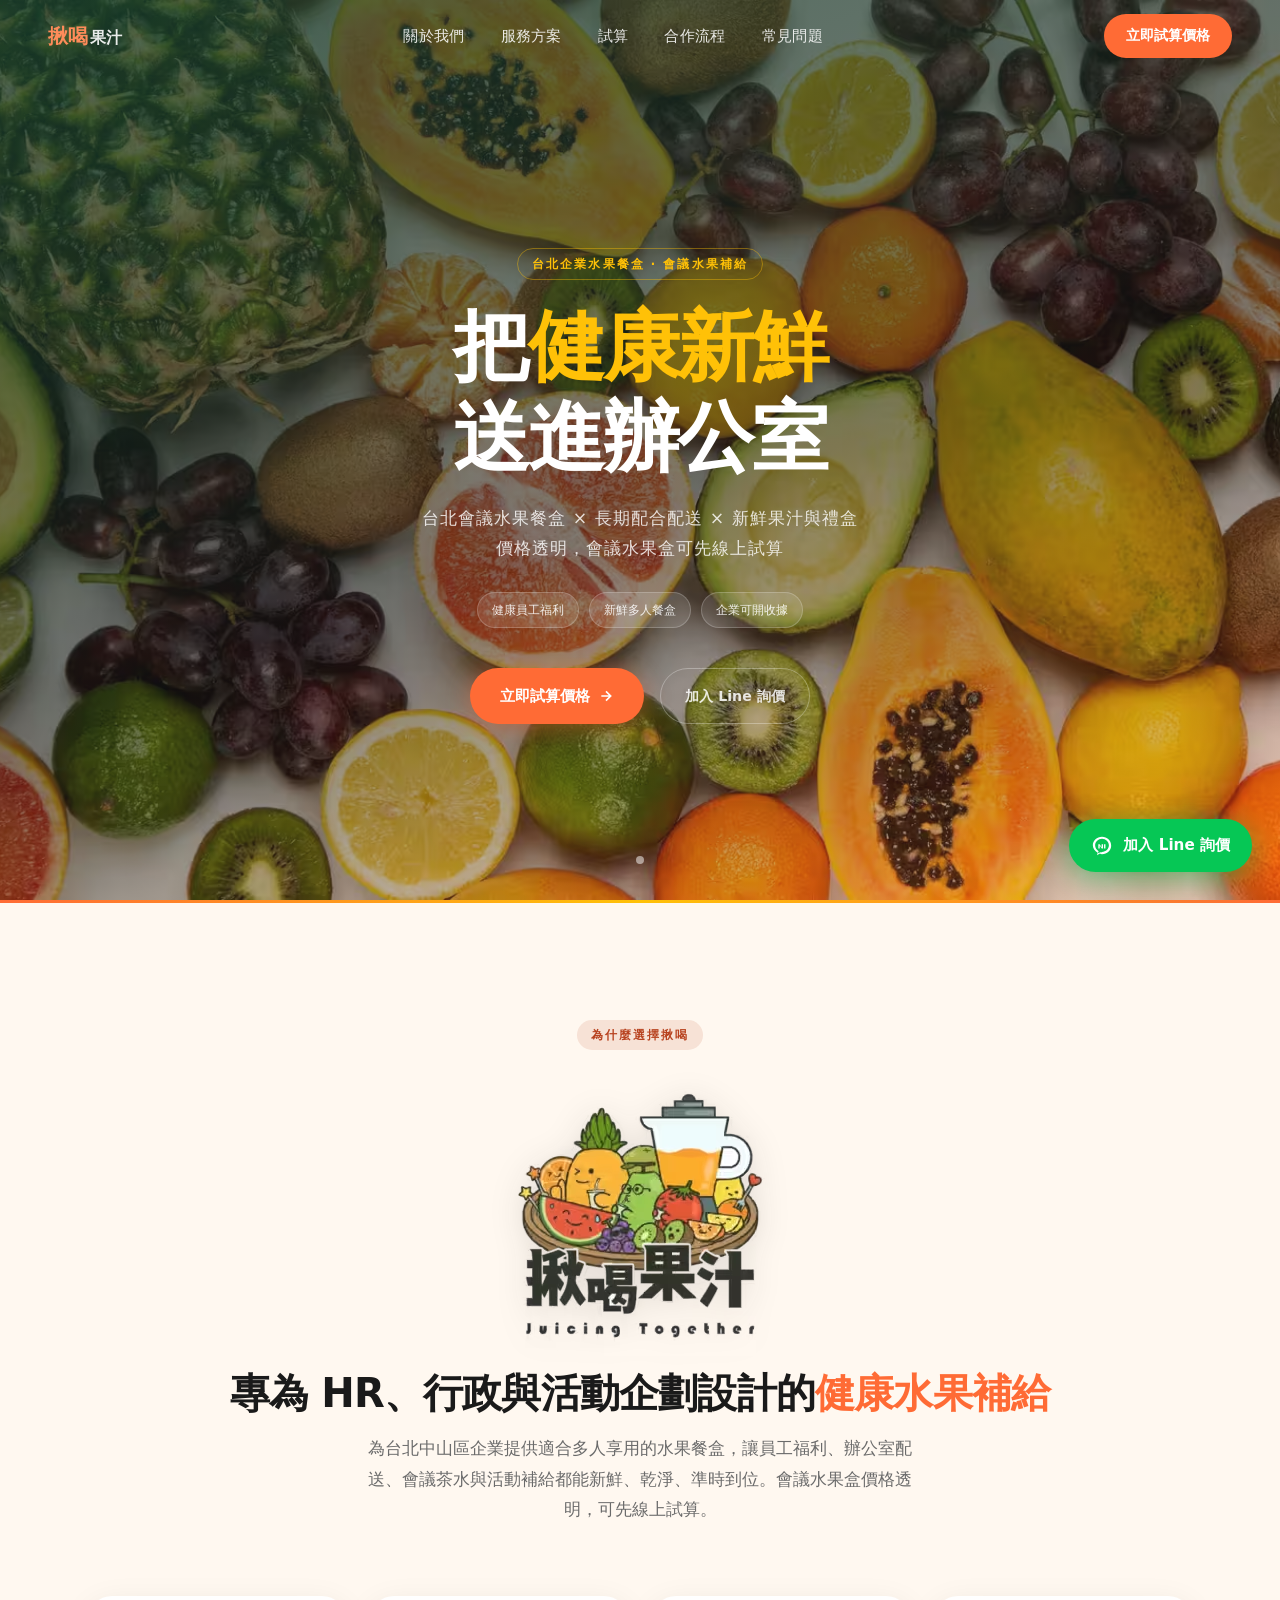
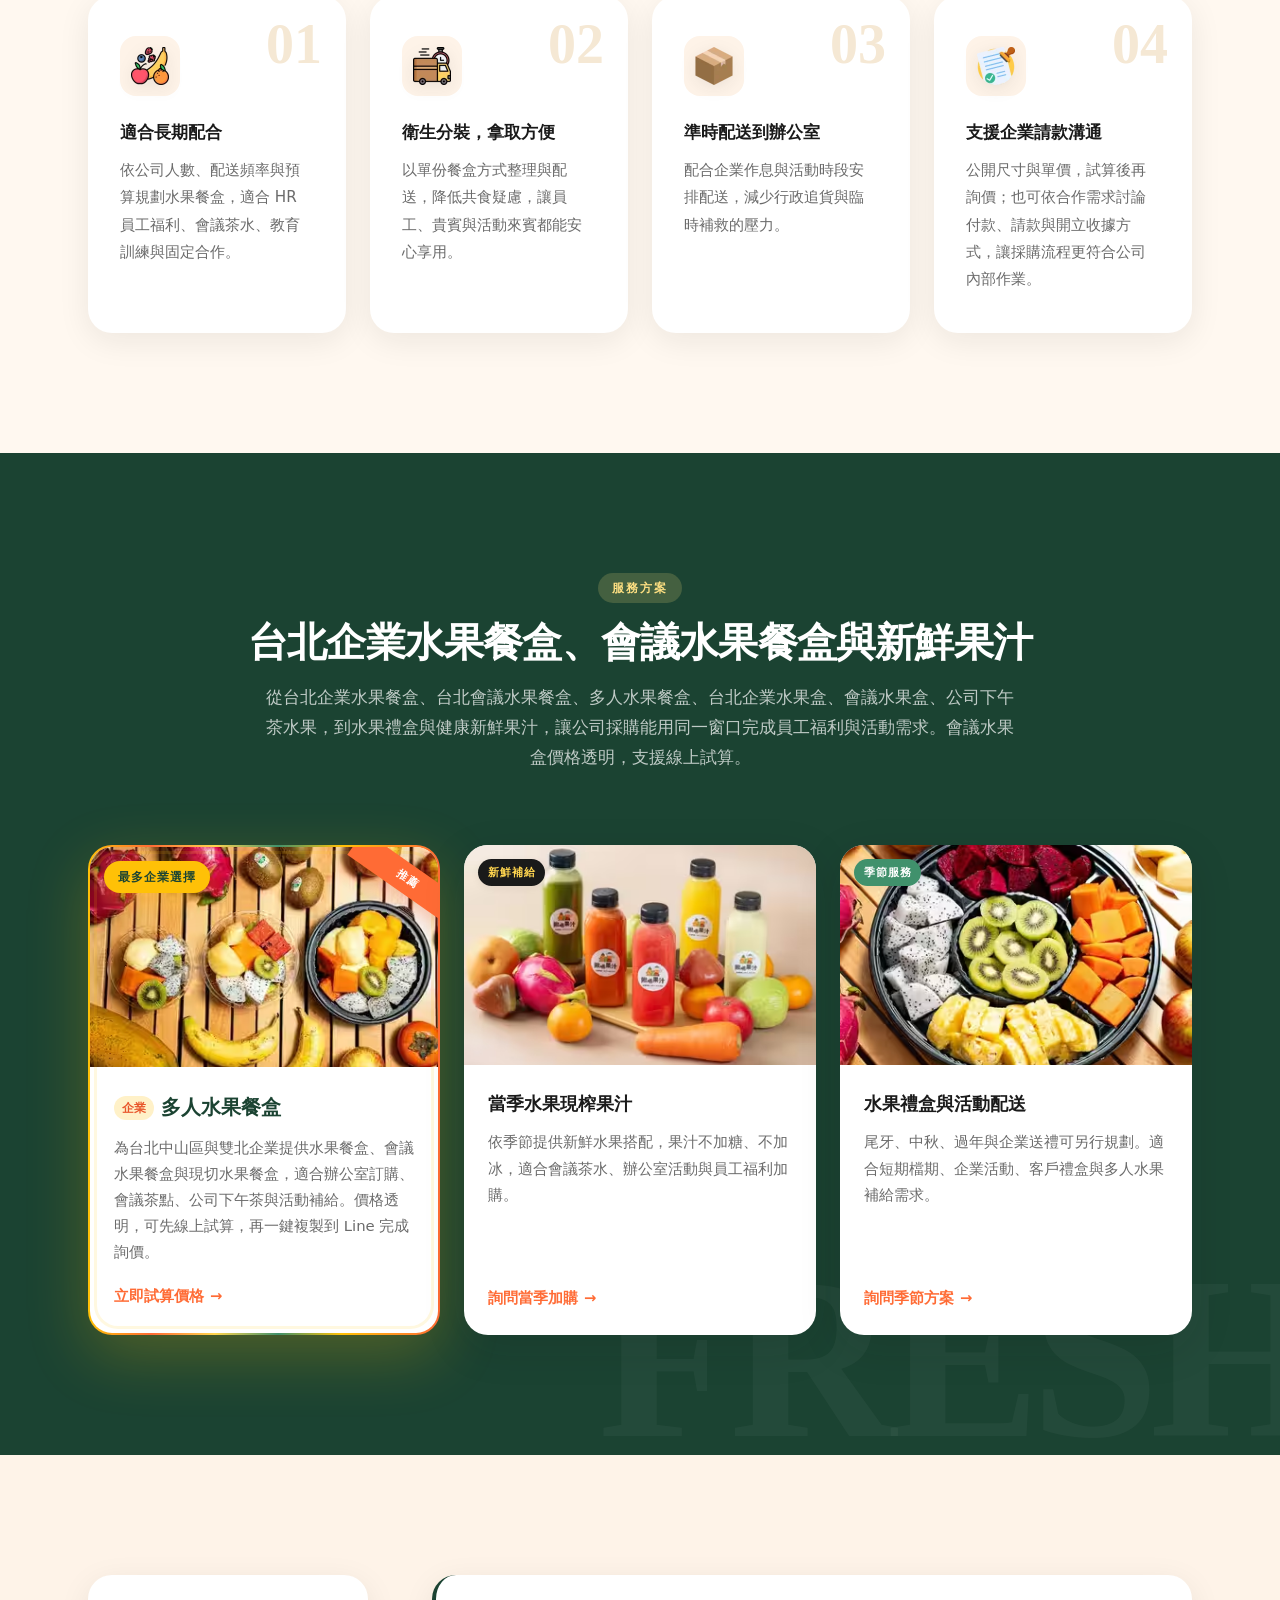
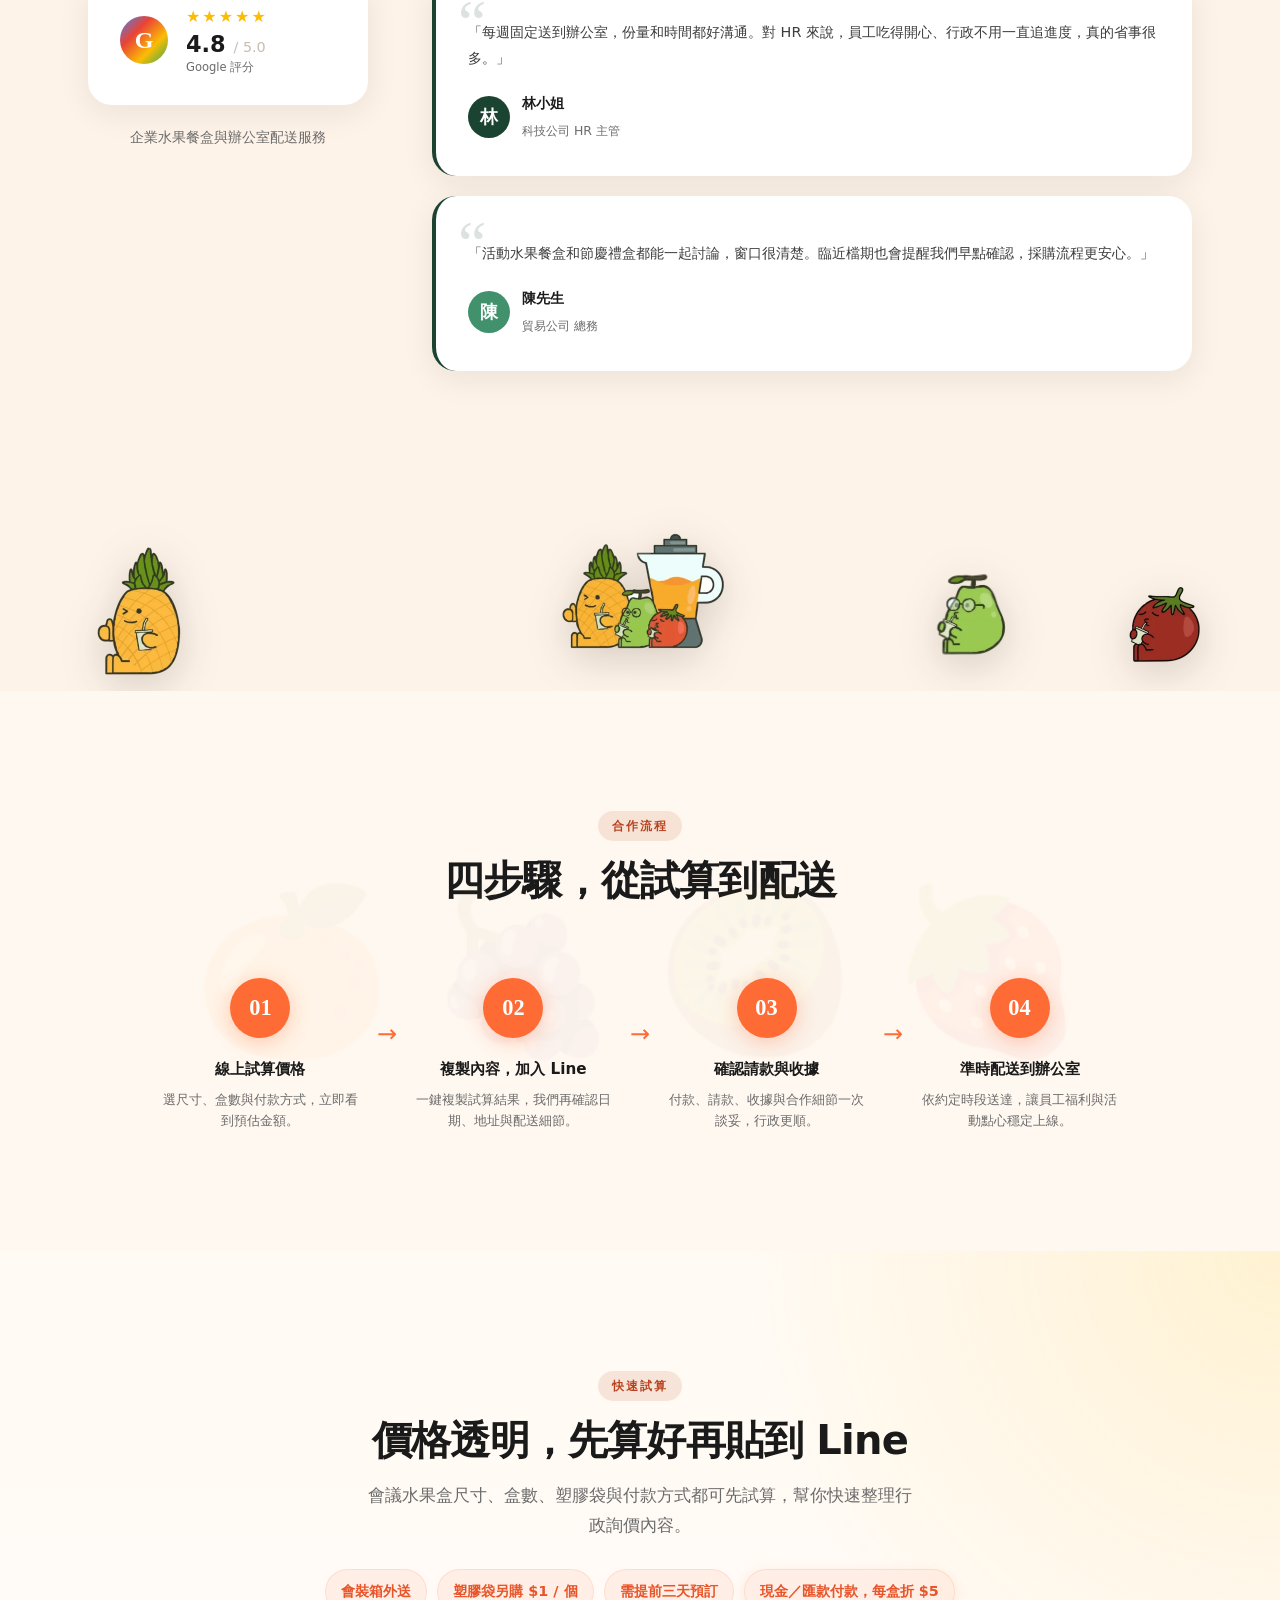
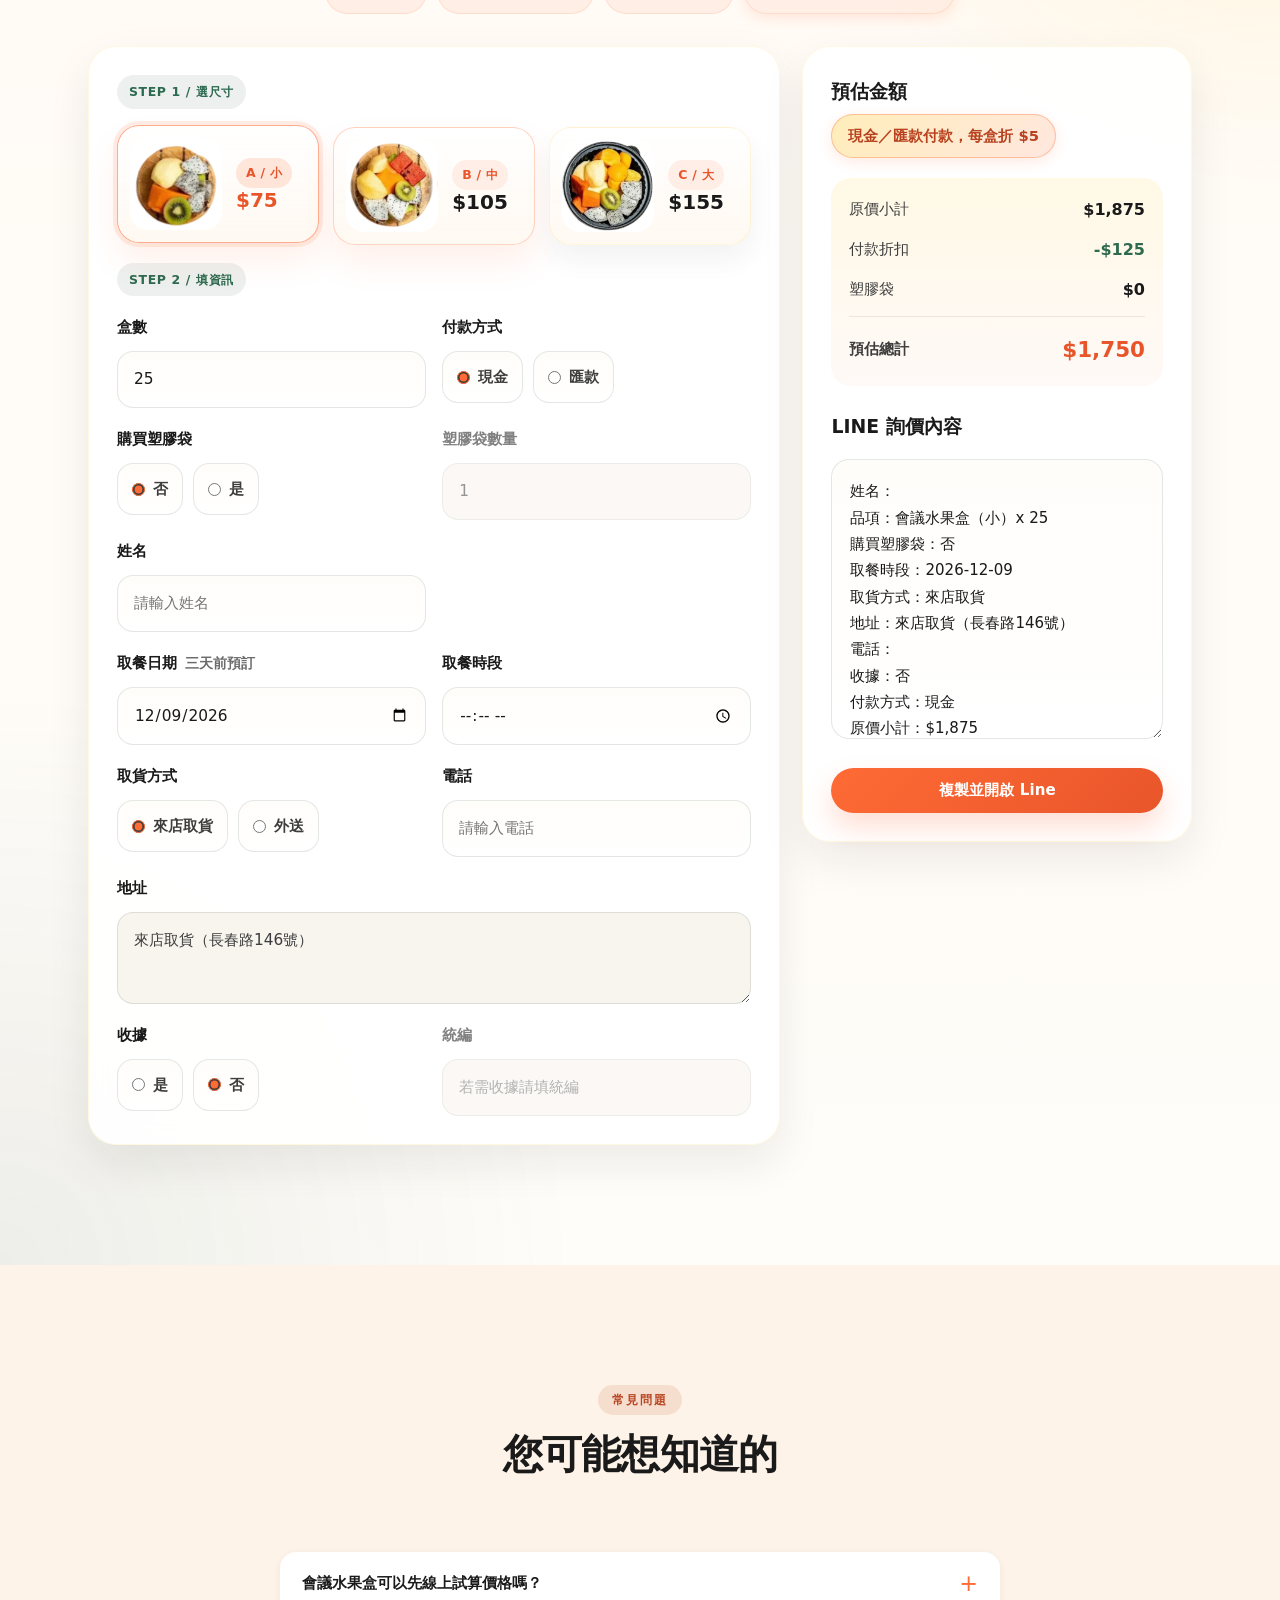
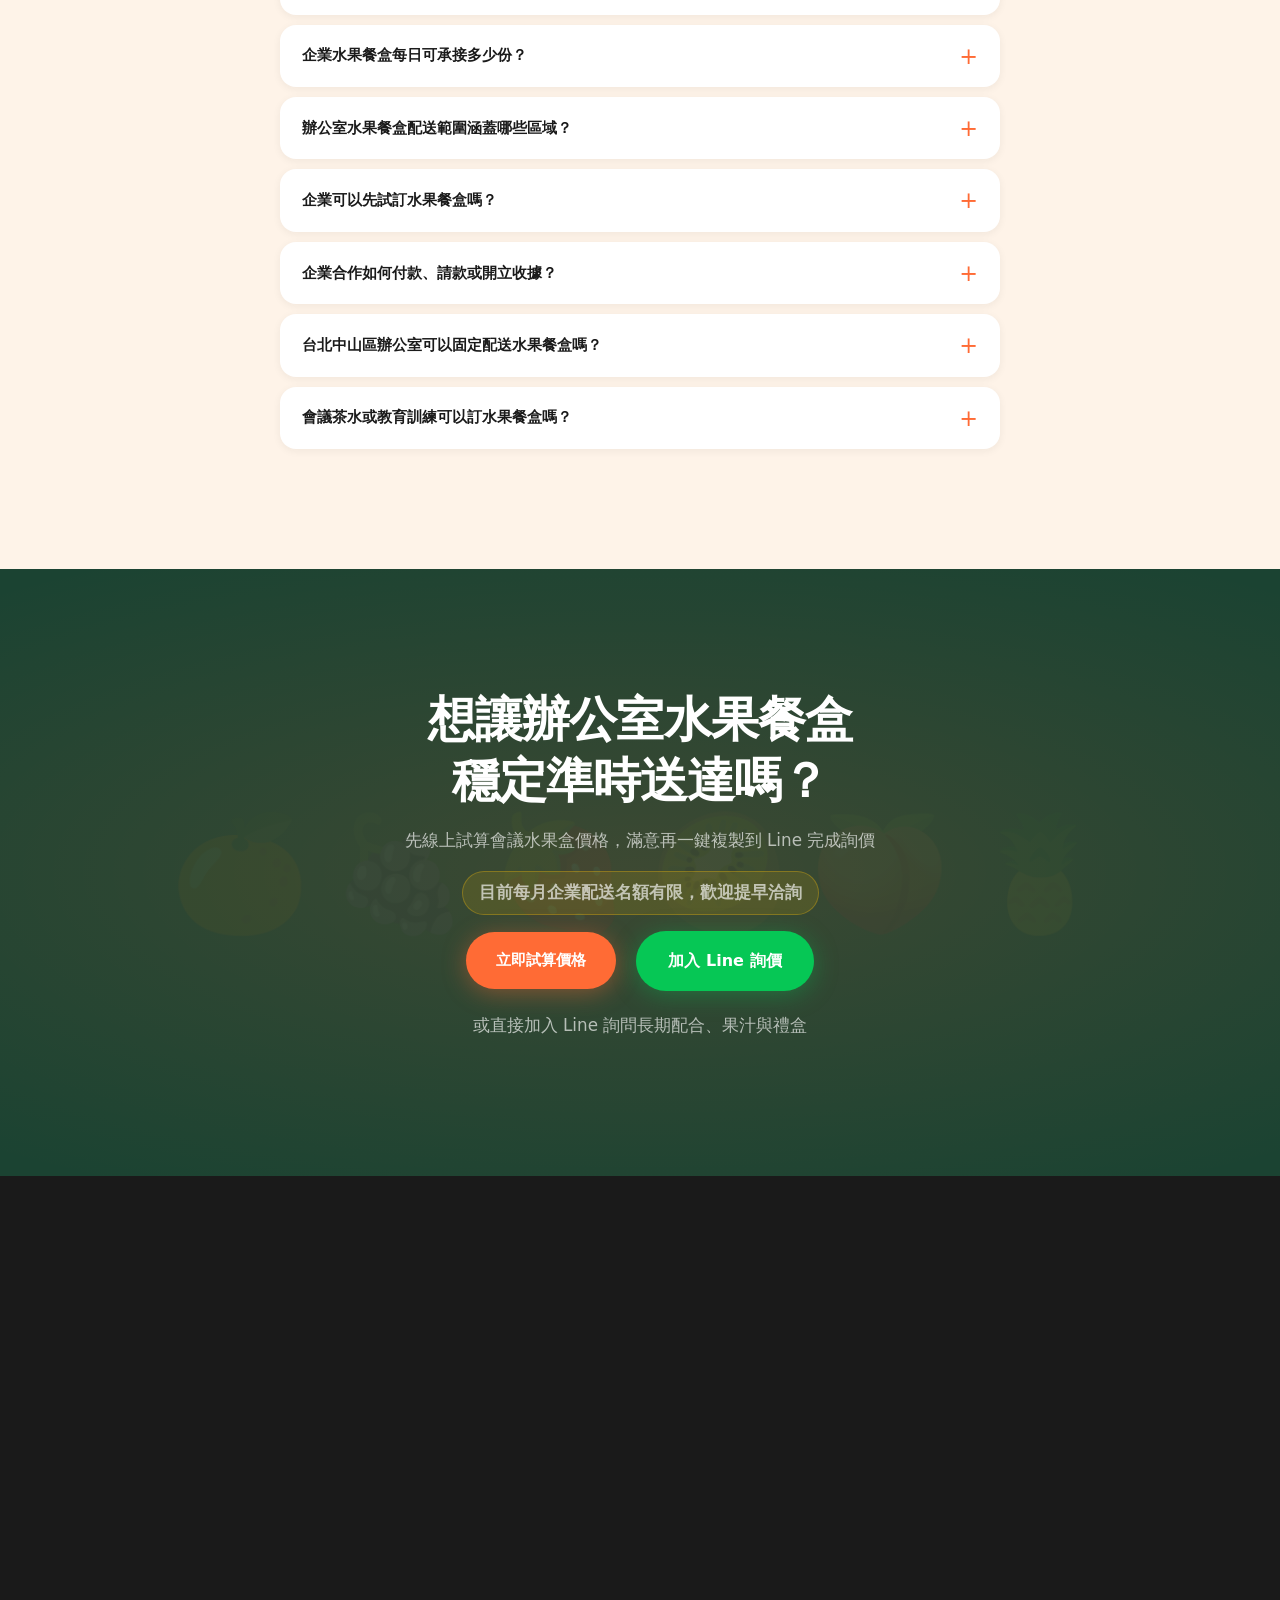
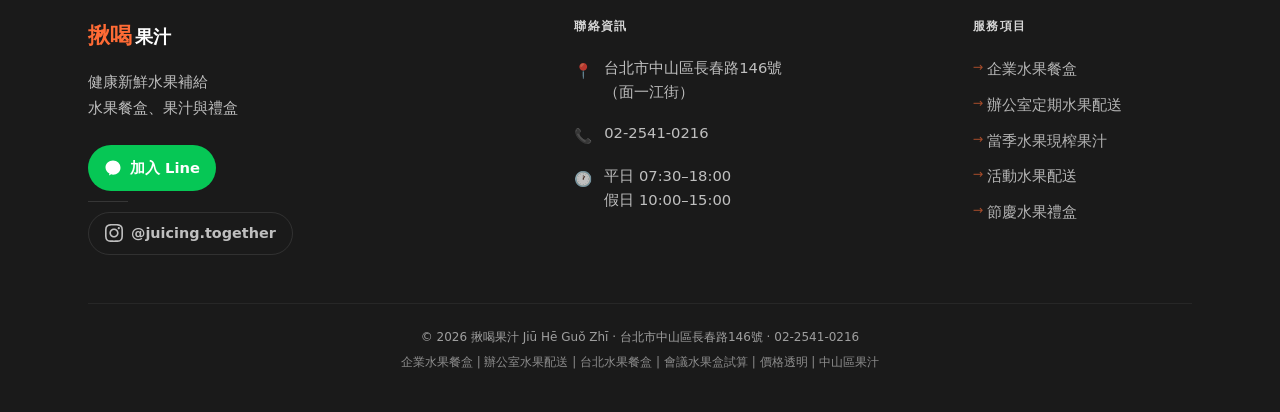
==== commit 725d1594: "fix: update stylesheet reference for improved performance - Changed the stylesheet link from `style." ====
--- a/index.html
+++ b/index.html
@@ -49,7 +49,7 @@
     <meta name="twitter:description" content="台北企業水果餐盒與會議水果盒價格透明，支援線上試算。適合 HR 員工福利、行政採購、會議茶水與辦公室固定水果配送。">
     <meta name="twitter:image" content="https://juicing-together.pages.dev/assets/icons/social-share-image.jpg">
 
-    <link rel="stylesheet" href="style.css">
+    <link rel="stylesheet" href="style.min.css">
 
     <!-- Schema.org LocalBusiness -->
     <script type="application/ld+json">
--- a/style.min.css
+++ b/style.min.css
@@ -0,0 +1 @@
+:root{--orange:#FF6B35;--orange-dk:#E8552A;--orange-lt:#FF8C5A;--orange-text:#B8421F;--yellow:#FFC107;--yellow-lt:#FFD54F;--green:#1B4332;--green-mid:#2D6A4F;--green-lt:#40916C;--warm-white:#FFF8F0;--cream:#FEF3E8;--cream-dk:#F5E8D4;--dark:#1A1A1A;--gray-dk:#3D3D3D;--gray:#6B6B6B;--gray-lt:#C8BDB3;--border:#EDE3D9;--white:#FFFFFF;--font-sans:system-ui,-apple-system,BlinkMacSystemFont,'PingFang TC','Microsoft JhengHei',sans-serif;--font-serif:Georgia,'Times New Roman',serif;--r-sm:8px;--r-md:16px;--r-lg:24px;--r-xl:32px;--r-pill:999px;--sh-sm:0 2px 8px rgba(26,26,26,.06);--sh:0 8px 32px rgba(26,26,26,.08);--sh-md:0 12px 44px rgba(26,26,26,.12);--sh-lg:0 24px 64px rgba(26,26,26,.18);--ease:cubic-bezier(.4,0,.2,1);--t:.28s var(--ease);--t-md:.5s var(--ease);--t-lg:.75s var(--ease);--nav-h:72px;--nav-h-sm:56px;--container:1200px;--px:clamp(20px,4vw,48px);--section-py:clamp(72px,10vw,120px)}*,::after,::before{box-sizing:border-box;margin:0;padding:0}html{scroll-behavior:smooth;-webkit-text-size-adjust:100%;width:100%;max-width:100%;overflow-x:hidden}body{font-family:var(--font-sans);background:var(--warm-white);color:var(--dark);line-height:1.75;width:100%;max-width:100%;overflow-x:hidden}img{display:block;max-width:100%;height:auto}a{text-decoration:none;color:inherit}ul{list-style:none}address{font-style:normal}button{font-family:var(--font-sans);cursor:pointer;border:none;background:0 0}.container{max-width:var(--container);margin:0 auto;padding:0 var(--px)}.section-header{text-align:center;margin-bottom:clamp(40px,6vw,72px)}.eyebrow{display:inline-block;font-size:.72rem;font-weight:700;letter-spacing:.18em;text-transform:uppercase;color:var(--orange-text);background:rgba(184,66,31,.12);padding:5px 14px;border-radius:var(--r-pill);margin-bottom:14px}.eyebrow.light{color:#ffe082;background:rgba(255,224,130,.18)}.section-title{font-size:clamp(1.6rem,3.2vw,2.5rem);font-weight:900;color:var(--dark);line-height:1.28;letter-spacing:-.02em;margin-bottom:14px}.section-title.light{color:var(--white)}.section-title strong{color:var(--orange);font-weight:900}.whyus-platter{display:block;height:280px;width:auto;margin:12px auto;filter:drop-shadow(0 4px 16px rgba(26,26,26,.12));opacity:0;transform:scale(.15);transition:opacity .6s ease,transform .9s cubic-bezier(.34,1.56,.64,1)}.whyus-platter.platter-visible{opacity:1;transform:scale(1)}.section-lead{font-size:clamp(.9rem,1.6vw,1.05rem);color:var(--gray);max-width:560px;margin:0 auto;line-height:1.8}.section-lead.light{color:rgba(255,255,255,.72);max-width:760px}.reveal{opacity:0;transform:translateY(36px);transition:opacity var(--t-lg),transform var(--t-lg)}.reveal.visible{opacity:1;transform:translateY(0)}.reveal.delay-1{transition-delay:.12s}.reveal.delay-2{transition-delay:.24s}.reveal.delay-3{transition-delay:.36s}.animate-up{opacity:0;transform:translateY(28px);animation:slideUp .72s var(--ease) both}.delay-1{animation-delay:.15s}.delay-2{animation-delay:.32s}.delay-3{animation-delay:.48s}.delay-4{animation-delay:.64s}.delay-5{animation-delay:.8s}@keyframes slideUp{to{opacity:1;transform:translateY(0)}}.line-float{position:fixed;bottom:28px;right:28px;z-index:950;display:flex;align-items:center;gap:10px;background:#06c755;color:var(--white);padding:13px 22px;border-radius:var(--r-pill);font-size:.95rem;font-weight:700;box-shadow:0 6px 28px rgba(6,199,85,.45);transition:var(--t);animation:floatBob 3.2s ease-in-out infinite}.line-float:hover{background:#05b14c;transform:translateY(-4px);box-shadow:0 12px 40px rgba(6,199,85,.55);animation:none}.line-icon{width:22px;height:22px;fill:white;flex-shrink:0}@keyframes floatBob{0%,100%{transform:translateY(0)}50%{transform:translateY(-7px)}}.nav{position:fixed;inset:0 0 auto;z-index:900;transition:background var(--t),box-shadow var(--t)}.nav.scrolled{background:rgba(255,248,240,.95);backdrop-filter:blur(14px);-webkit-backdrop-filter:blur(14px);box-shadow:var(--sh-sm)}.nav-inner{display:flex;align-items:center;justify-content:space-between;height:var(--nav-h);padding:0 var(--px)}.nav-brand{display:flex;align-items:baseline;gap:3px;font-weight:900;line-height:1;transition:var(--t)}.brand-mark{font-size:1.25rem;color:var(--orange);letter-spacing:-.02em}.brand-sub{font-size:1rem;color:var(--dark)}.nav:not(.scrolled) .brand-mark{color:var(--orange-lt)}.nav:not(.scrolled) .brand-sub{color:rgba(255,255,255,.9)}.nav-links{display:flex;gap:36px}.nav-links a{font-size:.95rem;font-weight:500;letter-spacing:.02em;position:relative;transition:color var(--t)}.nav-links a::after{content:'';position:absolute;inset:auto 0 -3px;height:2px;background:var(--orange);transform:scaleX(0);transform-origin:left;transition:transform var(--t)}.nav-links a:hover::after{transform:scaleX(1)}.nav:not(.scrolled) .nav-links a{color:rgba(255,255,255,.88)}.nav.scrolled .nav-links a{color:var(--gray-dk)}.nav-links a:hover{color:var(--orange)!important}.nav-cta{background:var(--orange);color:var(--white)!important;padding:9px 22px;border-radius:var(--r-pill);font-size:.9rem;font-weight:700;transition:var(--t);white-space:nowrap}.nav-cta:hover{background:var(--orange-dk);transform:translateY(-1px);box-shadow:0 4px 16px rgba(255,107,53,.35)}.nav-toggle{display:none;flex-direction:column;justify-content:center;gap:5px;padding:6px;border-radius:var(--r-sm)}.nav-toggle span{display:block;width:22px;height:2px;background:var(--dark);border-radius:2px;transition:var(--t)}.nav:not(.scrolled) .nav-toggle span{background:#fff}.nav-toggle.open span:first-child{transform:translateY(7px) rotate(45deg)}.nav-toggle.open span:nth-child(2){opacity:0}.nav-toggle.open span:nth-child(3){transform:translateY(-7px) rotate(-45deg)}.nav-mobile{display:none;overflow:hidden;background:#fff;border-top:1px solid var(--border);box-shadow:var(--sh)}.nav-mobile.open{display:block}.nav-mobile ul{padding:12px 16px 20px;display:flex;flex-direction:column;gap:2px}.nav-mobile ul a{display:block;padding:11px 16px;font-weight:500;border-radius:var(--r-sm);transition:var(--t)}.nav-mobile ul a:hover{background:var(--cream);color:var(--orange)}.mobile-line-btn{background:#06c755!important;color:#fff!important;text-align:center;margin-top:6px;border-radius:var(--r-pill)!important;font-weight:700!important}.mobile-calc-btn{background:var(--orange)!important;margin-top:12px}.cta-line-note{margin-top:20px;margin-bottom:0;font-size:.88rem;color:rgba(255,255,255,.55)}.hero{position:relative;height:100svh;min-height:620px;display:flex;align-items:center;justify-content:center;overflow:hidden}.hero-bg{position:absolute;inset:0}.hero-bg picture{display:block;width:100%;height:100%}.hero-bg img{width:100%;height:100%;object-fit:cover;object-position:center 40%}.hero-overlay{position:absolute;inset:0;background:linear-gradient(160deg,rgba(27,67,50,.78) 0,rgba(26,26,26,.55) 55%,rgba(255,107,53,.2) 100%)}.hero-content{position:relative;z-index:5;text-align:center;padding:var(--nav-h) var(--px) 0;max-width:840px}.hero-eyebrow{display:inline-block;font-size:.72rem;font-weight:700;letter-spacing:.18em;text-transform:uppercase;color:var(--yellow);border:1px solid rgba(255,193,7,.4);padding:5px 14px;border-radius:var(--r-pill);margin-bottom:22px}.hero-title{font-size:clamp(2.4rem,6vw,4.8rem);font-weight:900;color:#fff;line-height:1.18;letter-spacing:-.03em;margin-bottom:20px}.hero-em{color:var(--yellow);font-weight:900;font-style:normal;font-family:inherit}.hero-tagline{font-size:clamp(.88rem,1.8vw,1.08rem);color:rgba(255,255,255,.82);letter-spacing:.06em;margin-bottom:28px}.hero-pills{display:flex;flex-wrap:wrap;gap:10px;justify-content:center;margin-bottom:40px}.hero-pills span{font-size:.78rem;font-weight:500;color:rgba(255,255,255,.88);background:rgba(255,255,255,.12);backdrop-filter:blur(6px);border:1px solid rgba(255,255,255,.2);padding:6px 14px;border-radius:var(--r-pill)}.hero-actions{display:flex;gap:16px;justify-content:center;flex-wrap:wrap}.btn-hero{display:inline-flex;align-items:center;gap:8px;background:var(--orange);color:#fff;font-size:.95rem;font-weight:700;padding:15px 30px;border-radius:var(--r-pill);transition:var(--t);box-shadow:0 4px 24px rgba(255,107,53,.4)}.btn-hero:hover{background:var(--orange-dk);transform:translateY(-2px);box-shadow:0 8px 36px rgba(255,107,53,.5)}.btn-hero-ghost{display:inline-flex;align-items:center;gap:8px;color:rgba(255,255,255,.85);font-size:.88rem;font-weight:600;padding:14px 24px;border-radius:var(--r-pill);border:1px solid rgba(255,255,255,.3);backdrop-filter:blur(6px);transition:var(--t)}.btn-hero-ghost:hover{background:rgba(255,255,255,.12);color:#fff;border-color:rgba(255,255,255,.5)}.hero-scroll-indicator{position:absolute;bottom:36px;left:50%;transform:translateX(-50%);z-index:5}.scroll-dot{width:8px;height:8px;border-radius:50%;background:rgba(255,255,255,.5);animation:scrollBounce 2s ease-in-out infinite}@keyframes scrollBounce{0%,100%{transform:translateY(0);opacity:.5}50%{transform:translateY(14px);opacity:1}}.why-us{padding:var(--section-py) 0;background:var(--warm-white);position:relative}.why-us::before{content:'';position:absolute;top:0;left:0;right:0;height:3px;background:linear-gradient(90deg,var(--orange),var(--yellow),var(--orange))}.features-grid{display:grid;grid-template-columns:repeat(4,1fr);gap:24px}.feature-card{background:#fff;border-radius:var(--r-lg);padding:40px 32px;box-shadow:var(--sh);position:relative;overflow:hidden;transition:transform var(--t),box-shadow var(--t)}.feature-card::before{content:'';position:absolute;inset:0 auto 0 0;width:4px;background:var(--orange);transform:scaleY(0);transform-origin:bottom;transition:transform var(--t-md)}.feature-card:hover{transform:translateY(-6px);box-shadow:var(--sh-lg)}.feature-card:hover::before{transform:scaleY(1)}.feature-num{position:absolute;top:20px;right:24px;font-family:var(--font-serif);font-size:3.5rem;font-weight:600;color:var(--cream-dk);line-height:1;pointer-events:none;user-select:none}.feature-icon-wrap{width:60px;height:60px;background:var(--cream);border-radius:var(--r-md);display:flex;align-items:center;justify-content:center;margin-bottom:22px;transition:var(--t)}.feature-card:hover .feature-icon-wrap{background:rgba(255,107,53,.1)}.feature-icon{font-size:1.8rem}.feature-icon-img{width:38px;height:38px;object-fit:contain;filter:drop-shadow(0 4px 8px rgba(26,26,26,.08))}.feature-card h3{font-size:1.05rem;font-weight:700;color:var(--dark);margin-bottom:10px}.feature-card p{font-size:.95rem;color:var(--gray);line-height:1.78}.services{background:var(--green);padding:var(--section-py) 0;position:relative;overflow:hidden}.services-bg-text{position:absolute;bottom:-20px;right:-40px;pointer-events:none;user-select:none}.services-bg-text::before{content:attr(data-text);font-family:var(--font-serif);font-size:clamp(8rem,18vw,18rem);font-weight:600;color:rgba(255,255,255,.04);line-height:1;letter-spacing:-.04em}.services-grid{display:grid;grid-template-columns:repeat(3,1fr);gap:24px;position:relative;z-index:2}.service-card{background:#fff;border-radius:var(--r-lg);overflow:hidden;box-shadow:var(--sh-md);transition:transform var(--t),box-shadow var(--t);display:flex;flex-direction:column;position:relative}.service-card:hover{transform:translateY(-10px);box-shadow:var(--sh-lg)}.service-card-highlight{border:2px solid transparent;background:linear-gradient(white,#fff) padding-box,linear-gradient(90deg,var(--yellow) 0,var(--orange) 18%,var(--yellow-lt) 36%,var(--green-lt) 54%,var(--yellow) 72%,var(--orange) 100%) border-box;background-size:auto,100% 100%;box-shadow:0 20px 62px rgba(255,193,7,.24)}.service-card-highlight::before{content:'';position:absolute;inset:4px;border-radius:inherit;box-shadow:inset 0 0 0 3px rgba(255,193,7,.12);pointer-events:none;z-index:2}.service-card-highlight .service-badge{background:var(--yellow);color:var(--green);padding:6px 14px;font-size:.72rem;box-shadow:0 8px 24px rgba(255,193,7,.38)}.service-card-highlight .service-body h3{color:var(--green);font-size:1.22rem}.service-ribbon{position:absolute;top:18px;right:-34px;z-index:4;width:128px;transform:rotate(35deg);background:var(--orange);color:#fff;text-align:center;font-size:.68rem;font-weight:900;letter-spacing:.14em;padding:5px 0;box-shadow:0 8px 20px rgba(232,85,42,.32)}.service-title-kicker{display:inline-flex;align-items:center;margin-right:7px;padding:2px 8px;border-radius:var(--r-pill);background:rgba(255,193,7,.22);color:var(--orange-dk);font-size:.72rem;font-weight:900;vertical-align:middle}.service-img-wrap{position:relative;height:220px;overflow:hidden}.service-img-wrap picture{display:block;width:100%;height:100%}.service-img-wrap img{width:100%;height:100%;object-fit:cover;transition:transform .6s var(--ease)}.service-card:hover .service-img-wrap img{transform:scale(1.07)}.service-badge{position:absolute;top:14px;left:14px;font-size:.68rem;font-weight:700;letter-spacing:.08em;text-transform:uppercase;color:var(--orange);background:#fff;padding:4px 10px;border-radius:var(--r-pill);box-shadow:var(--sh-sm)}.service-badge.accent{color:var(--yellow-lt);background:var(--dark)}.service-badge.green{color:#fff;background:var(--green-lt)}.service-body{padding:24px;flex:1;display:flex;flex-direction:column}.service-body h3{font-size:1.1rem;font-weight:700;color:var(--dark);margin-bottom:10px}.service-body p{font-size:.93rem;color:var(--gray);line-height:1.75;flex:1;margin-bottom:18px}.service-cta{display:inline-flex;align-items:center;gap:6px;font-size:.92rem;font-weight:700;color:var(--orange);transition:var(--t);align-self:flex-start;margin-top:auto}.service-cta:hover{color:var(--orange-dk);letter-spacing:.02em}.service-cta span{display:inline-block;transition:transform var(--t)}.service-cta:hover span{transform:translateX(4px)}.social-proof{padding:var(--section-py) 0;background:var(--cream)}.proof-inner{display:grid;grid-template-columns:280px 1fr;gap:64px;align-items:start}.g-badge{display:flex;gap:18px;align-items:center;background:#fff;border-radius:var(--r-lg);padding:28px 32px;box-shadow:var(--sh);margin-bottom:20px}.g-logo{display:flex;align-items:center;justify-content:center;width:48px;height:48px;border-radius:50%;background:linear-gradient(135deg,#4285f4,#ea4335,#fbbc05,#34a853);color:#fff;font-size:1.5rem;font-weight:900;font-family:var(--font-serif);flex-shrink:0}.g-stars{color:#fbbc05;font-size:1rem;letter-spacing:2px;margin-bottom:2px}.g-score{font-size:1.4rem;font-weight:900;color:var(--dark);line-height:1;margin-bottom:2px}.g-score span{font-size:.9rem;font-weight:400;color:var(--gray-lt)}.g-label{font-size:.72rem;color:var(--gray)}.proof-tagline{font-size:.88rem;color:var(--gray);text-align:center}.testimonials{display:flex;flex-direction:column;gap:20px}.testimonial{background:#fff;border-radius:var(--r-lg);padding:32px;box-shadow:var(--sh);border-left:4px solid var(--green);position:relative}.testimonial::before{content:'\201C';position:absolute;top:16px;left:22px;font-family:var(--font-serif);font-size:4rem;color:var(--green);opacity:.15;line-height:1}.testimonial p{font-size:.9rem;color:var(--gray-dk);line-height:1.82;margin-bottom:20px;padding-top:12px}.testimonial footer{display:flex;align-items:center;gap:12px}.avatar{width:42px;height:42px;border-radius:50%;background:var(--green);color:#fff;font-size:1.1rem;font-weight:700;display:flex;align-items:center;justify-content:center;flex-shrink:0}.avatar.green{background:var(--green-lt)}.testimonial footer strong{display:block;font-size:.88rem;font-weight:700;color:var(--dark)}.testimonial footer cite{font-style:normal;font-size:.78rem;color:var(--gray)}.fruit-parade{position:relative;height:200px;background:var(--cream);overflow:hidden}.fp-char{position:absolute;bottom:0;opacity:0;cursor:default;user-select:none}.fruit-parade.parade-go .fp-char{will-change:transform,opacity}.fp-char img{display:block;height:160px;width:auto;filter:drop-shadow(0 10px 20px rgba(26,26,26,.18))}.fp-pineapple{left:5%}.fp-combo{left:50%;transform:translateX(-50%)}.fp-pear{right:18%}.fp-tomato{right:4%}@keyframes fpFromLeft{0%{opacity:0;transform:translateX(-110%) rotate(-18deg) scale(.7)}55%{opacity:1;transform:translateX(6%) rotate(5deg) scale(1.06)}75%{transform:translateX(-3%) rotate(-2deg) scale(.98)}100%{opacity:1;transform:translateX(0) rotate(0) scale(1)}}@keyframes fpFromRight{0%{opacity:0;transform:translateX(110%) rotate(18deg) scale(.7)}55%{opacity:1;transform:translateX(-6%) rotate(-5deg) scale(1.06)}75%{transform:translateX(3%) rotate(2deg) scale(.98)}100%{opacity:1;transform:translateX(0) rotate(0) scale(1)}}@keyframes fpFromBelow{0%{opacity:0;transform:translateX(-50%) translateY(130px) scale(.5)}55%{opacity:1;transform:translateX(-50%) translateY(-22px) scale(1.1)}75%{transform:translateX(-50%) translateY(8px) scale(.97)}100%{opacity:1;transform:translateX(-50%) translateY(0) scale(1)}}@keyframes fpFloat1{0%,100%{transform:translateY(0) rotate(0)}50%{transform:translateY(-16px) rotate(3deg)}}@keyframes fpFloat2{0%,100%{transform:translateX(-50%) translateY(0) rotate(0)}50%{transform:translateX(-50%) translateY(-12px) rotate(-2deg)}}@keyframes fpFloat3{0%,100%{transform:translateY(0) rotate(0)}50%{transform:translateY(-14px) rotate(2deg)}}.fruit-parade.parade-go .fp-pineapple{animation:fpFromLeft .95s cubic-bezier(.34,1.56,.64,1) 0s forwards}.fruit-parade.parade-go .fp-pear{animation:fpFromRight .95s cubic-bezier(.34,1.56,.64,1) .14s forwards}.fruit-parade.parade-go .fp-tomato{animation:fpFromRight .95s cubic-bezier(.34,1.56,.64,1) .28s forwards}.fruit-parade.parade-go .fp-combo{animation:fpFromBelow .95s cubic-bezier(.34,1.56,.64,1) .44s forwards}.fp-pineapple.fp-float{opacity:1;animation:fpFloat1 3.4s ease-in-out infinite}.fp-pear.fp-float{opacity:1;animation:fpFloat3 3.8s ease-in-out infinite}.fp-tomato.fp-float{opacity:1;animation:fpFloat1 3s ease-in-out infinite}.fp-combo.fp-float{opacity:1;animation:fpFloat2 4s ease-in-out infinite}.fp-pear img{height:150px}.fp-tomato img{height:130px}.fp-combo img{height:190px}.fp-char:hover img{animation:fpWiggle .5s ease-in-out}@keyframes fpWiggle{0%,100%{transform:rotate(0)}25%{transform:rotate(-10deg) scale(1.08)}75%{transform:rotate(10deg) scale(1.08)}}.process{padding:var(--section-py) 0;background:var(--warm-white);position:relative;overflow:hidden}.process-deco{position:absolute;top:50%;left:50%;transform:translate(-50%,-50%);font-size:10rem;opacity:.03;display:flex;gap:32px;pointer-events:none;user-select:none;white-space:nowrap}.steps{display:grid;grid-template-columns:1fr auto 1fr auto 1fr auto 1fr;gap:0 16px;align-items:start;max-width:960px;margin:0 auto;position:relative}.step{text-align:center}.step-num{display:inline-flex;align-items:center;justify-content:center;width:60px;height:60px;border-radius:50%;background:var(--orange);color:#fff;font-family:var(--font-serif);font-size:1.4rem;font-weight:600;margin:0 auto 18px;box-shadow:0 4px 20px rgba(255,107,53,.32);transition:transform var(--t),box-shadow var(--t)}.step:hover .step-num{transform:scale(1.08);box-shadow:0 8px 32px rgba(255,107,53,.42)}.step-body h3{font-size:.95rem;font-weight:700;color:var(--dark);margin-bottom:6px}.step-body p{font-size:.8rem;color:var(--gray);line-height:1.65}.step-arrow{font-size:1.5rem;color:var(--orange);opacity:.4;align-self:center;margin-bottom:40px;transition:opacity var(--t-lg)}.step-arrow.visible{opacity:1}.calculator{padding:var(--section-py) 0;background:radial-gradient(circle at top right,rgba(255,193,7,.14),transparent 26%),radial-gradient(circle at bottom left,rgba(27,67,50,.08),transparent 28%),linear-gradient(180deg,#fffaf4 0,#fffdf9 100%)}.calculator .section-header{margin-bottom:28px}.calculator-notes{display:flex;flex-wrap:wrap;justify-content:center;gap:10px;margin-bottom:32px}.calculator-notes span{display:inline-flex;align-items:center;padding:9px 15px;border-radius:var(--r-pill);background:rgba(255,107,53,.08);border:1px solid rgba(255,107,53,.14);color:var(--orange-dk);font-size:.9rem;font-weight:700}.calculator-highlight{background:linear-gradient(135deg,rgba(255,193,7,.28),rgba(255,107,53,.16));border:1.5px solid rgba(255,107,53,.35);color:var(--orange-text);font-weight:800;box-shadow:0 4px 14px rgba(255,107,53,.14)}.calculator-summary-head .calculator-highlight{display:inline-flex;width:fit-content;align-items:center;padding:10px 16px;border-radius:var(--r-pill);font-size:.92rem;line-height:1.5;margin-bottom:20px}.calculator-layout{display:grid;grid-template-columns:minmax(0,1.28fr) minmax(300px,.72fr);gap:22px;align-items:start}.calculator-card{background:rgba(255,255,255,.92);border:1px solid rgba(255,193,7,.12);border-radius:28px;box-shadow:0 18px 44px rgba(26,26,26,.08);padding:28px;backdrop-filter:blur(8px)}.calculator-grid{display:grid;grid-template-columns:1fr;gap:22px;align-items:start}.calculator-item-picker{display:flex;flex-direction:column;gap:18px}.calculator-item-head{display:flex;flex-direction:column;gap:8px}.calculator-kicker{display:inline-flex;width:fit-content;align-items:center;padding:6px 12px;border-radius:var(--r-pill);background:rgba(27,67,50,.08);color:var(--green-mid);font-size:.78rem;font-weight:800;letter-spacing:.05em;text-transform:uppercase}.calculator-item-head h3{font-size:1.8rem;font-weight:900;color:var(--dark);letter-spacing:-.02em;line-height:1.1}.calculator-item-head p{max-width:560px;font-size:.95rem;color:var(--gray);line-height:1.75}.calculator-image-block{position:static}.calculator-image-stack{display:grid;grid-template-columns:repeat(3,minmax(0,1fr));gap:14px}.calculator-size-card{position:relative;display:grid;grid-template-columns:92px 1fr;gap:14px;align-items:center;padding:12px;border-radius:22px;background:linear-gradient(180deg,rgba(255,255,255,.96),rgba(255,248,240,.88));border:1px solid rgba(255,193,7,.14);box-shadow:0 14px 28px rgba(26,26,26,.06);cursor:pointer;transition:transform var(--t),border-color var(--t),box-shadow var(--t)}.calculator-size-card:hover{transform:translateY(-2px);border-color:rgba(255,107,53,.24);box-shadow:0 18px 36px rgba(26,26,26,.08)}.calculator-size-card.featured{border-color:rgba(255,107,53,.28);box-shadow:0 18px 32px rgba(255,107,53,.1)}.size-card-input{position:absolute;inset:0;opacity:0;cursor:pointer}.size-card-input:checked~.calculator-size-copy,.size-card-input:checked~.calculator-size-media{filter:none}.calculator-size-card:has(.size-card-input:checked){border-color:rgba(255,107,53,.55);box-shadow:0 0 0 4px rgba(255,107,53,.12),0 18px 32px rgba(255,107,53,.1);transform:translateY(-2px)}.calculator-size-card:has(.size-card-input:checked) .size-badge{background:rgba(255,107,53,.16)}.calculator-size-card:has(.size-card-input:checked) .calculator-size-copy strong{color:var(--orange-dk)}.calculator-size-media{width:92px;height:92px;border-radius:18px;background:#fff;display:flex;align-items:center;justify-content:center;overflow:hidden}.calculator-size-image{width:100%;height:100%;object-fit:cover;display:block}.calculator-size-copy{display:flex;flex-direction:column;gap:2px}.calculator-size-copy strong{font-size:1.25rem;color:var(--dark);line-height:1}.calculator-size-copy span:last-child{font-size:.88rem;color:var(--gray);line-height:1.6}.size-badge{display:inline-flex;width:fit-content;align-items:center;padding:4px 10px;border-radius:var(--r-pill);background:rgba(255,107,53,.1);color:var(--orange-dk);font-size:.78rem;font-weight:800;letter-spacing:.02em}.calculator-form-block{display:flex;flex-direction:column;gap:18px}.calculator-two-cols{display:grid;grid-template-columns:repeat(2,minmax(0,1fr));gap:16px}.calculator-field{display:flex;flex-direction:column;gap:10px}.calculator-field-spacer{min-height:1px}.calculator-label{font-size:.96rem;font-weight:800;color:var(--dark)}.calculator-label-row{display:flex;align-items:baseline;flex-wrap:wrap;gap:8px}.calculator-label-note{font-size:.86rem;font-weight:700;color:var(--gray)}.calculator-input{width:100%;border:1px solid rgba(27,67,50,.12);border-radius:16px;padding:14px 16px;font:inherit;font-size:.96rem;color:var(--dark);background:linear-gradient(180deg,#fffdfa 0,#fff 100%);transition:border-color var(--t),box-shadow var(--t),background var(--t),transform var(--t)}.calculator-input:hover{border-color:rgba(255,107,53,.28)}.calculator-input:focus{outline:0;border-color:rgba(255,107,53,.6);box-shadow:0 0 0 4px rgba(255,107,53,.12);background:#fff;transform:translateY(-1px)}.calculator-input:disabled,.calculator-input[readonly]{background:#f8f4ee;color:var(--gray-dk)}.calculator-input-date,.calculator-input-time{min-height:52px}.calculator-textarea{min-height:92px;resize:vertical}.calculator-options{display:flex;flex-direction:column;gap:10px}.calculator-options.inline-options{flex-direction:row;flex-wrap:wrap;gap:10px}.calculator-options label{display:inline-flex;align-items:center;gap:8px;padding:12px 14px;border:1px solid rgba(27,67,50,.12);border-radius:16px;background:linear-gradient(180deg,#fffdfa 0,#fff 100%);font-size:.93rem;font-weight:700;color:var(--gray-dk);transition:transform var(--t),border-color var(--t),box-shadow var(--t),background var(--t)}.calculator-options label:hover{transform:translateY(-1px);border-color:rgba(255,107,53,.28);box-shadow:0 10px 20px rgba(26,26,26,.05)}.calculator-options input[type=radio]{accent-color:var(--orange)}.calculator-help-field{justify-content:end}.calculator-help-text{font-size:.89rem;color:var(--gray);line-height:1.7}.calculator-preview-head h3,.calculator-summary-head h3{font-size:1.18rem;font-weight:900;color:var(--dark);margin-bottom:6px}.calculator-summary-head p:not(.calculator-highlight){font-size:.93rem;color:var(--gray);line-height:1.75;margin-bottom:20px}.calculator-summary-list{display:flex;flex-direction:column;gap:12px;margin-bottom:24px;padding:18px;border-radius:20px;background:linear-gradient(180deg,rgba(255,193,7,.1),rgba(255,107,53,.04))}.calculator-summary-row{display:flex;justify-content:space-between;align-items:center;gap:16px;font-size:.96rem;color:var(--gray-dk)}.calculator-summary-row strong{font-size:1rem;color:var(--dark)}.calculator-summary-row.discount strong{color:var(--green-mid)}.calculator-summary-row.total{padding-top:14px;border-top:1px solid rgba(27,67,50,.1);font-weight:800}.calculator-summary-row.total strong{font-size:1.34rem;color:var(--orange-dk)}.calculator-preview-block{margin-bottom:20px}.calculator-preview-head{display:flex;justify-content:space-between;align-items:baseline;gap:12px;margin-bottom:10px}.copy-feedback{margin:0;font-size:.94rem;font-weight:700;line-height:1.5}.copy-feedback.is-error{color:#b71c1c;background:rgba(183,28,28,.08);border:1px solid rgba(183,28,28,.28);border-radius:12px;padding:12px 14px}.copy-feedback.is-success{color:var(--green-mid)}.calculator-preview{width:100%;min-height:280px;border:1px solid rgba(27,67,50,.12);border-radius:18px;background:linear-gradient(180deg,#fffdfa 0,#fff 100%);padding:18px;font:inherit;font-size:.94rem;line-height:1.75;color:var(--dark);resize:vertical}.calculator-actions{display:flex;flex-direction:column;align-items:stretch;gap:12px}.copy-quote-btn{display:inline-flex;align-items:center;justify-content:center;width:auto;min-width:196px;padding:13px 18px;border-radius:var(--r-pill);background:linear-gradient(135deg,var(--orange),var(--orange-dk));color:#fff;font-size:.94rem;font-weight:900;letter-spacing:.01em;text-align:center;transition:var(--t);box-shadow:0 14px 28px rgba(255,107,53,.22)}.copy-quote-btn:hover{transform:translateY(-2px);box-shadow:0 18px 36px rgba(255,107,53,.28)}.copy-quote-btn:active{transform:translateY(0)}.calculator-line-btn{width:auto;max-width:none;min-width:190px;justify-content:center;text-align:center;padding-inline:22px}.faq{padding:var(--section-py) 0;background:var(--cream)}.faq-list{max-width:720px;margin:0 auto;display:flex;flex-direction:column;gap:10px}.faq-item{background:#fff;border-radius:var(--r-md);overflow:hidden;box-shadow:var(--sh-sm);transition:box-shadow var(--t)}.faq-item:hover{box-shadow:var(--sh)}.faq-item.open{box-shadow:var(--sh-md)}.faq-q{width:100%;display:flex;align-items:center;justify-content:space-between;gap:16px;padding:20px 22px;text-align:left;font-size:.93rem;font-weight:600;color:var(--dark);transition:color var(--t)}.faq-q:hover{color:var(--orange)}.faq-item.open .faq-q{color:var(--orange)}.faq-icon{font-size:1.4rem;font-weight:300;color:var(--orange);line-height:1;flex-shrink:0;transition:transform var(--t-md)}.faq-item.open .faq-icon{transform:rotate(45deg)}.faq-a{max-height:0;overflow:hidden;transition:max-height .4s var(--ease)}.faq-a.open{max-height:500px}.faq-a p{padding:0 22px 20px;font-size:.95rem;color:var(--gray);line-height:1.82;border-top:1px solid var(--border);padding-top:16px;margin-top:0}.cta-section{background:var(--green);padding:var(--section-py) 0;text-align:center;position:relative;overflow:hidden}.cta-section::before{content:'';position:absolute;inset:0;background:radial-gradient(ellipse 80% 60% at 50% 50%,rgba(255,107,53,.15),transparent);pointer-events:none}.cta-fruit-deco{position:absolute;top:50%;left:50%;transform:translate(-50%,-50%);display:flex;gap:20px;font-size:7rem;opacity:.04;pointer-events:none;user-select:none;white-space:nowrap}.cta-content{position:relative;z-index:2}.cta-content h2{font-size:clamp(1.8rem,4vw,3rem);font-weight:900;color:#fff;line-height:1.28;letter-spacing:-.02em;margin-bottom:14px}.cta-content p{font-size:clamp(.9rem,1.6vw,1.05rem);color:rgba(255,255,255,.65);margin-bottom:16px}.cta-scarcity{display:inline-block;font-size:.88rem;font-weight:600;color:var(--yellow);background:rgba(255,193,7,.12);border:1px solid rgba(255,193,7,.3);padding:6px 16px;border-radius:var(--r-pill);margin-bottom:40px}.cta-actions{display:flex;align-items:center;justify-content:center;gap:20px;flex-wrap:wrap}.btn-cta-line{display:inline-flex;align-items:center;background:#06c755;color:#fff;font-size:1rem;font-weight:700;padding:16px 32px;border-radius:var(--r-pill);transition:var(--t);box-shadow:0 4px 24px rgba(6,199,85,.35)}.btn-cta-line:hover{background:#05b14c;transform:translateY(-2px);box-shadow:0 8px 36px rgba(6,199,85,.5)}.btn-cta-tel{font-size:.95rem;font-weight:600;color:rgba(255,255,255,.65);border-bottom:1px solid rgba(255,255,255,.3);padding-bottom:2px;transition:var(--t)}.btn-cta-tel:hover{color:#fff;border-color:#fff}.footer{background:var(--dark)}.footer-map{line-height:0}.footer-map iframe{display:block;filter:grayscale(15%) contrast(1.05)}.footer-body{padding:60px 0 40px}.footer-grid{display:grid;grid-template-columns:2fr 1.6fr 1fr;gap:48px;margin-bottom:48px}.footer-logo{display:inline-flex;align-items:baseline;gap:3px;margin-bottom:14px}.footer-logo-mark{font-size:1.4rem;font-weight:900;color:var(--orange)}.footer-logo-sub{font-size:1.15rem;font-weight:900;color:var(--white)}.footer-slogan{font-size:.92rem;color:rgba(255,255,255,.72);line-height:1.75;margin-bottom:24px}.footer-line-btn{display:inline-flex;align-items:center;gap:8px;background:#06c755;color:#fff;font-size:.92rem;font-weight:700;padding:10px 16px;border-radius:var(--r-pill);transition:var(--t);align-self:flex-start;width:fit-content}.footer-line-btn:hover{background:#05b14c;transform:translateY(-1px)}.footer-social{display:flex;flex-direction:column;gap:10px;margin-top:0}.footer-social-divider{width:40px;height:1px;background:rgba(255,255,255,.12)}.footer-ig-btn{display:inline-flex;align-items:center;gap:8px;color:rgba(255,255,255,.72);font-size:.9rem;font-weight:600;padding:8px 16px;border-radius:var(--r-pill);border:1px solid rgba(255,255,255,.1);transition:var(--t);align-self:flex-start}.footer-ig-btn:hover{color:#fff;background:linear-gradient(135deg,#f09433,#e6683c,#dc2743,#cc2366,#bc1888);border-color:transparent;transform:translateY(-1px)}.footer-grid h3{font-size:.72rem;font-weight:700;letter-spacing:.12em;text-transform:uppercase;color:rgba(255,255,255,.82);margin-bottom:20px}.footer-contact{display:flex;flex-direction:column;gap:16px}.footer-contact li{display:flex;gap:12px;align-items:flex-start}.fc-icon{font-size:.95rem;flex-shrink:0;margin-top:3px}.footer-contact a,.footer-contact address,.footer-contact span{font-size:.92rem;color:rgba(255,255,255,.72);line-height:1.65;transition:color var(--t)}.footer-contact a:hover{color:var(--orange)}.footer-services{display:flex;flex-direction:column;gap:10px}.footer-services li{font-size:.92rem;color:rgba(255,255,255,.68);padding-left:14px;position:relative}.footer-services li::before{content:'→';position:absolute;left:0;color:var(--orange);opacity:.6;font-size:.78rem}.footer-bottom{border-top:1px solid rgba(255,255,255,.06);padding-top:24px;text-align:center}.footer-bottom p{font-size:.75rem;color:rgba(255,255,255,.58);line-height:1.6}.footer-seo-note{color:rgba(255,255,255,.5)!important;margin-top:6px}@media (max-width:1024px){.calculator-grid,.calculator-layout{grid-template-columns:1fr}.calculator-card{padding:24px}.calculator-image-stack{grid-template-columns:repeat(3,minmax(0,1fr));gap:12px}.calculator-size-card{grid-template-columns:1fr;text-align:center;justify-items:center}.calculator-size-copy{align-items:center}}@media (max-width:768px){.calculator-two-cols{grid-template-columns:1fr}.calculator-card{padding:22px;border-radius:22px}.calculator-image-stack{grid-template-columns:1fr}.calculator-actions{flex-direction:column;align-items:stretch}.calculator-line-btn,.copy-quote-btn{width:100%;min-width:0}.calculator-preview{min-height:220px}}@media (max-width:540px){.calculator-notes{justify-content:flex-start}.calculator-notes span,.calculator-options label{width:100%}.calculator-card{padding:18px}.calculator-size-card{grid-template-columns:84px 1fr;text-align:left;justify-items:stretch}.calculator-size-copy{align-items:flex-start}.calculator-size-media{width:84px;height:84px}}@media (max-width:1024px){.features-grid{grid-template-columns:repeat(2,1fr)}.services-grid{grid-template-columns:1fr;max-width:680px;margin-inline:auto}.proof-inner{grid-template-columns:1fr}.rating-block{max-width:380px;margin-inline:auto}.steps{grid-template-columns:1fr;max-width:440px;gap:0}.step-arrow{display:block;margin:8px auto;text-align:center;margin-bottom:8px}.step-arrow.reveal{transform:rotate(90deg) translateY(36px)}.step-arrow.reveal.visible{transform:rotate(90deg) translateY(0)}.footer-grid{grid-template-columns:1fr 1fr}.footer-brand-col{grid-column:1/-1}}@media (max-width:768px){.nav-cta,.nav-links{display:none}.nav-toggle{display:flex}.features-grid{grid-template-columns:1fr}.testimonials{gap:16px}.footer-grid{grid-template-columns:1fr;gap:32px}.footer-brand-col{grid-column:auto}.services-bg-text{right:-12px;font-size:7rem}.line-float{bottom:20px;right:20px;padding:13px;border-radius:50%}.line-text{display:none}.line-float .line-icon{width:26px;height:26px}}@media (max-width:540px){.hero-title{font-size:2.2rem}.hero-actions{flex-direction:column;align-items:center}.btn-hero,.btn-hero-ghost{width:100%;max-width:320px;justify-content:center}.cta-actions{flex-direction:column}.btn-cta-line{width:100%;max-width:320px;justify-content:center}.process-deco{display:none}}@media (prefers-reduced-motion:reduce){*,::after,::before{animation-duration:NaNs!important;animation-iteration-count:1!important;transition-duration:NaNs!important}.reveal{opacity:1;transform:none}}
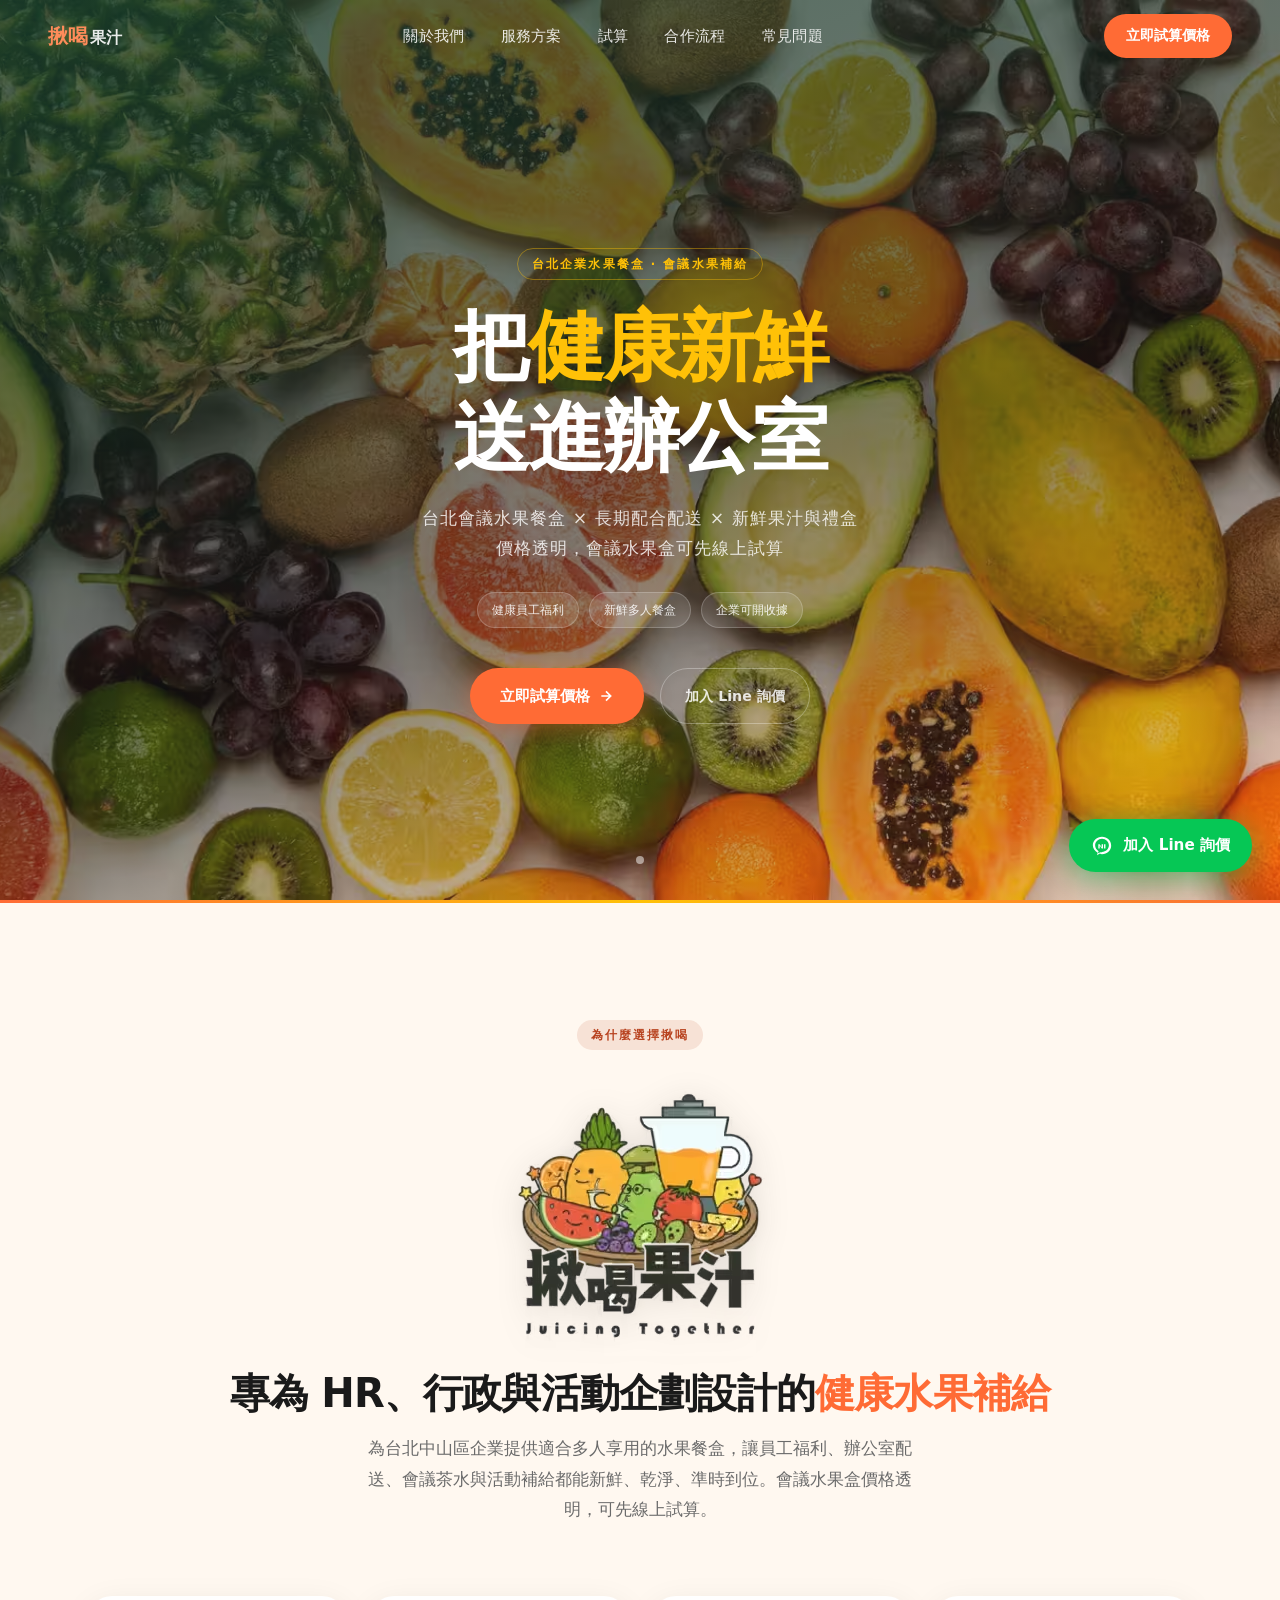
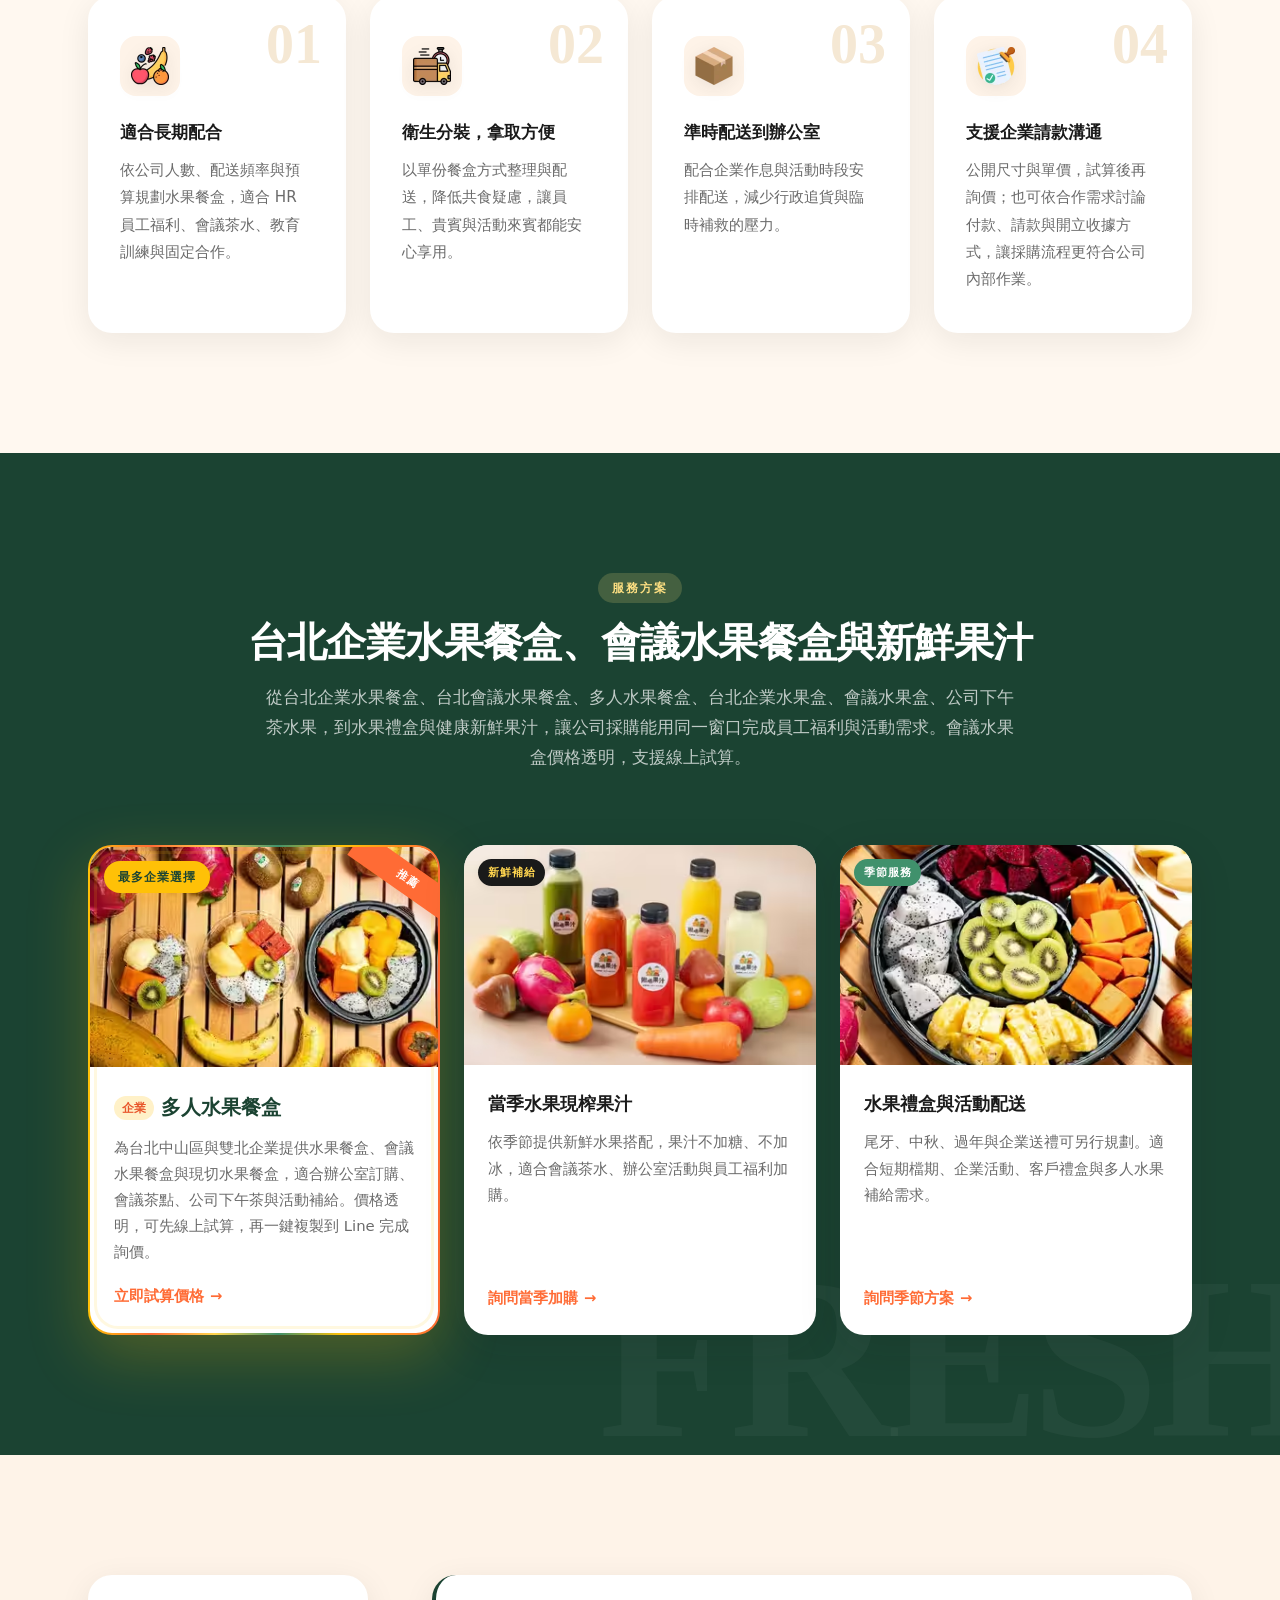
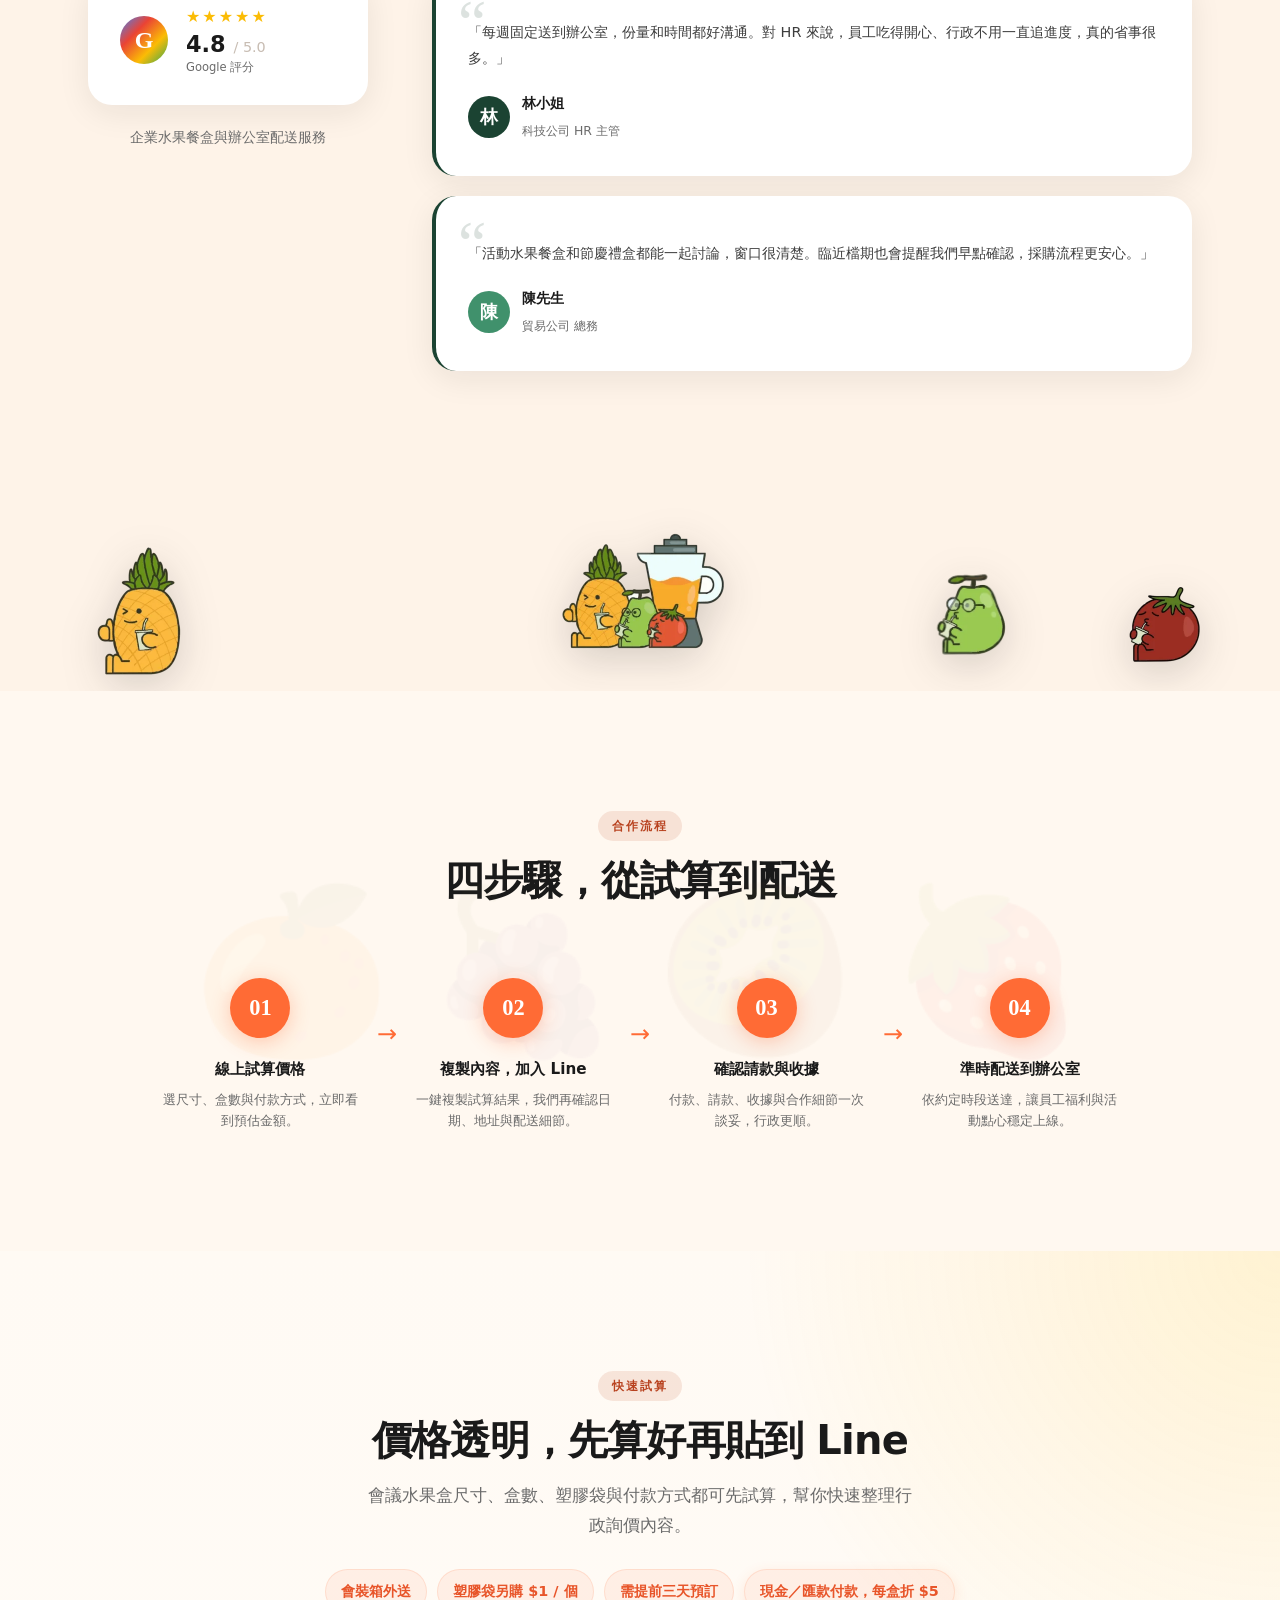
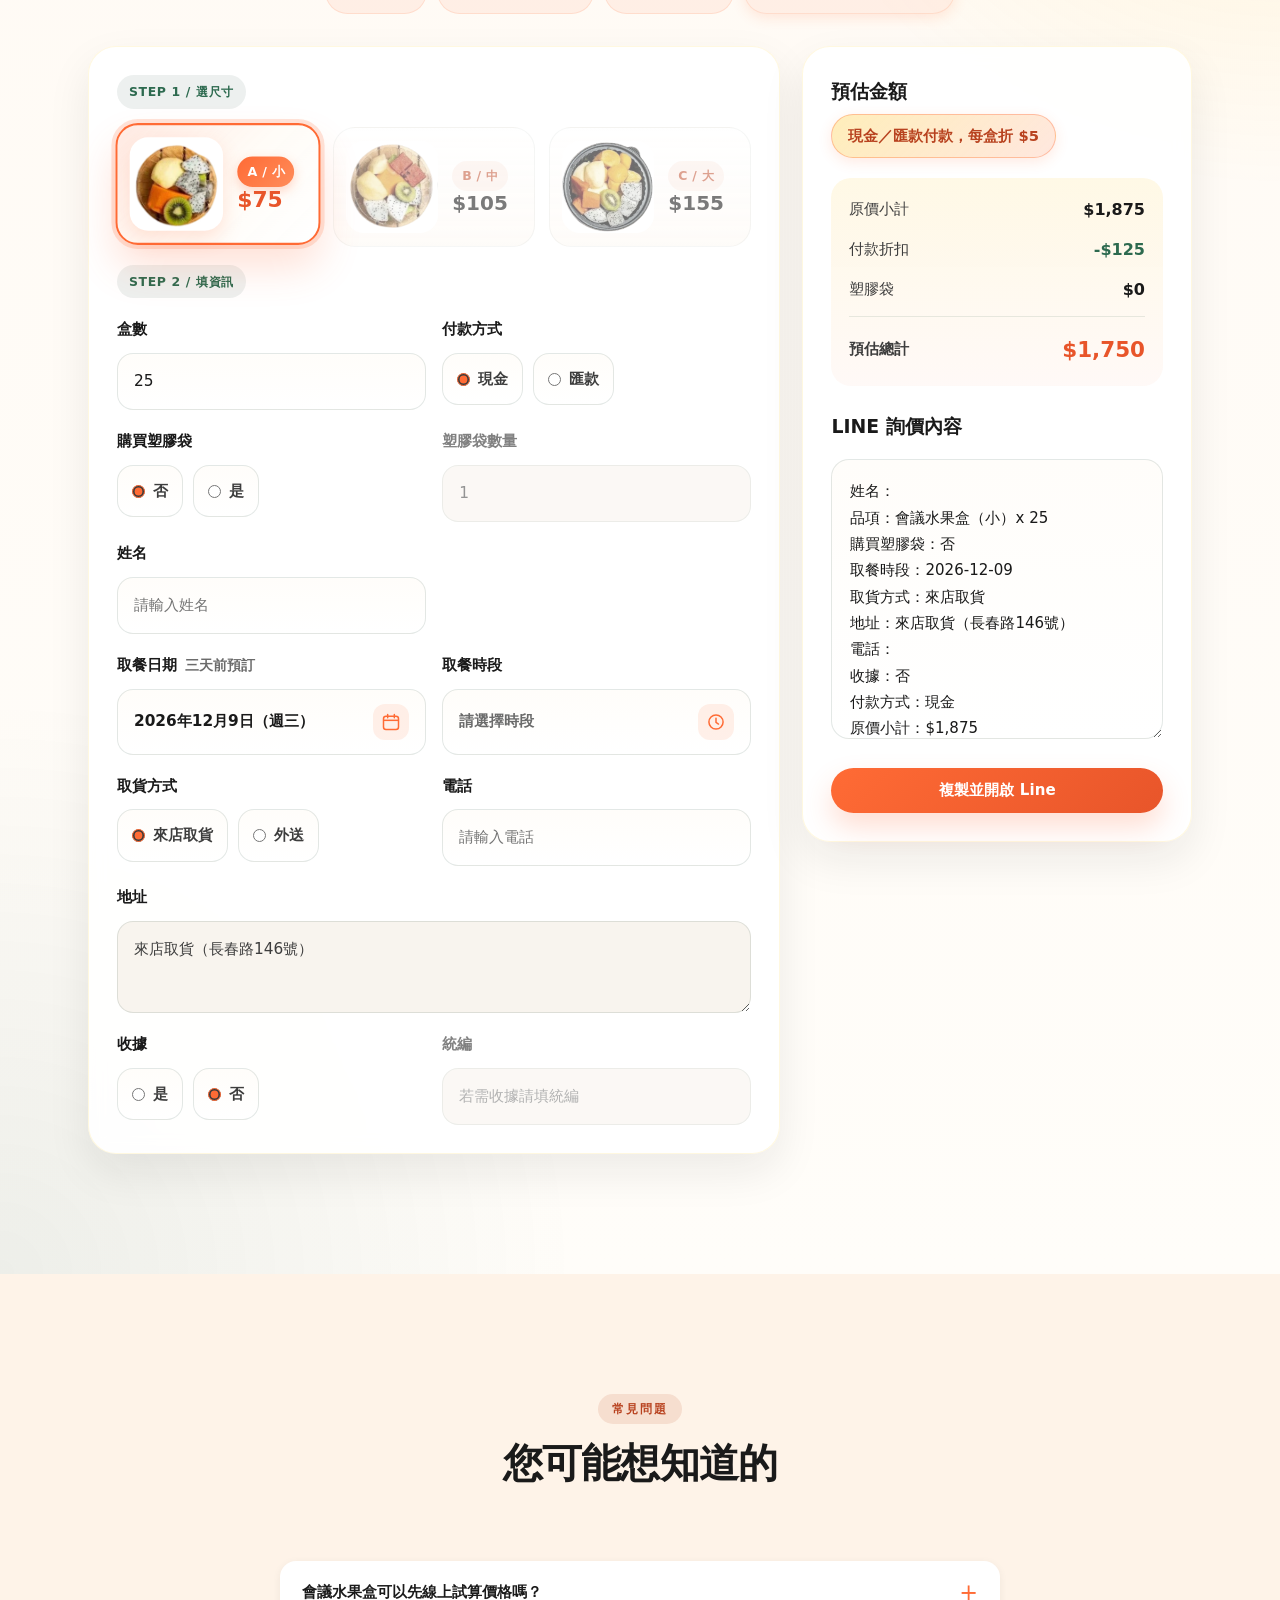
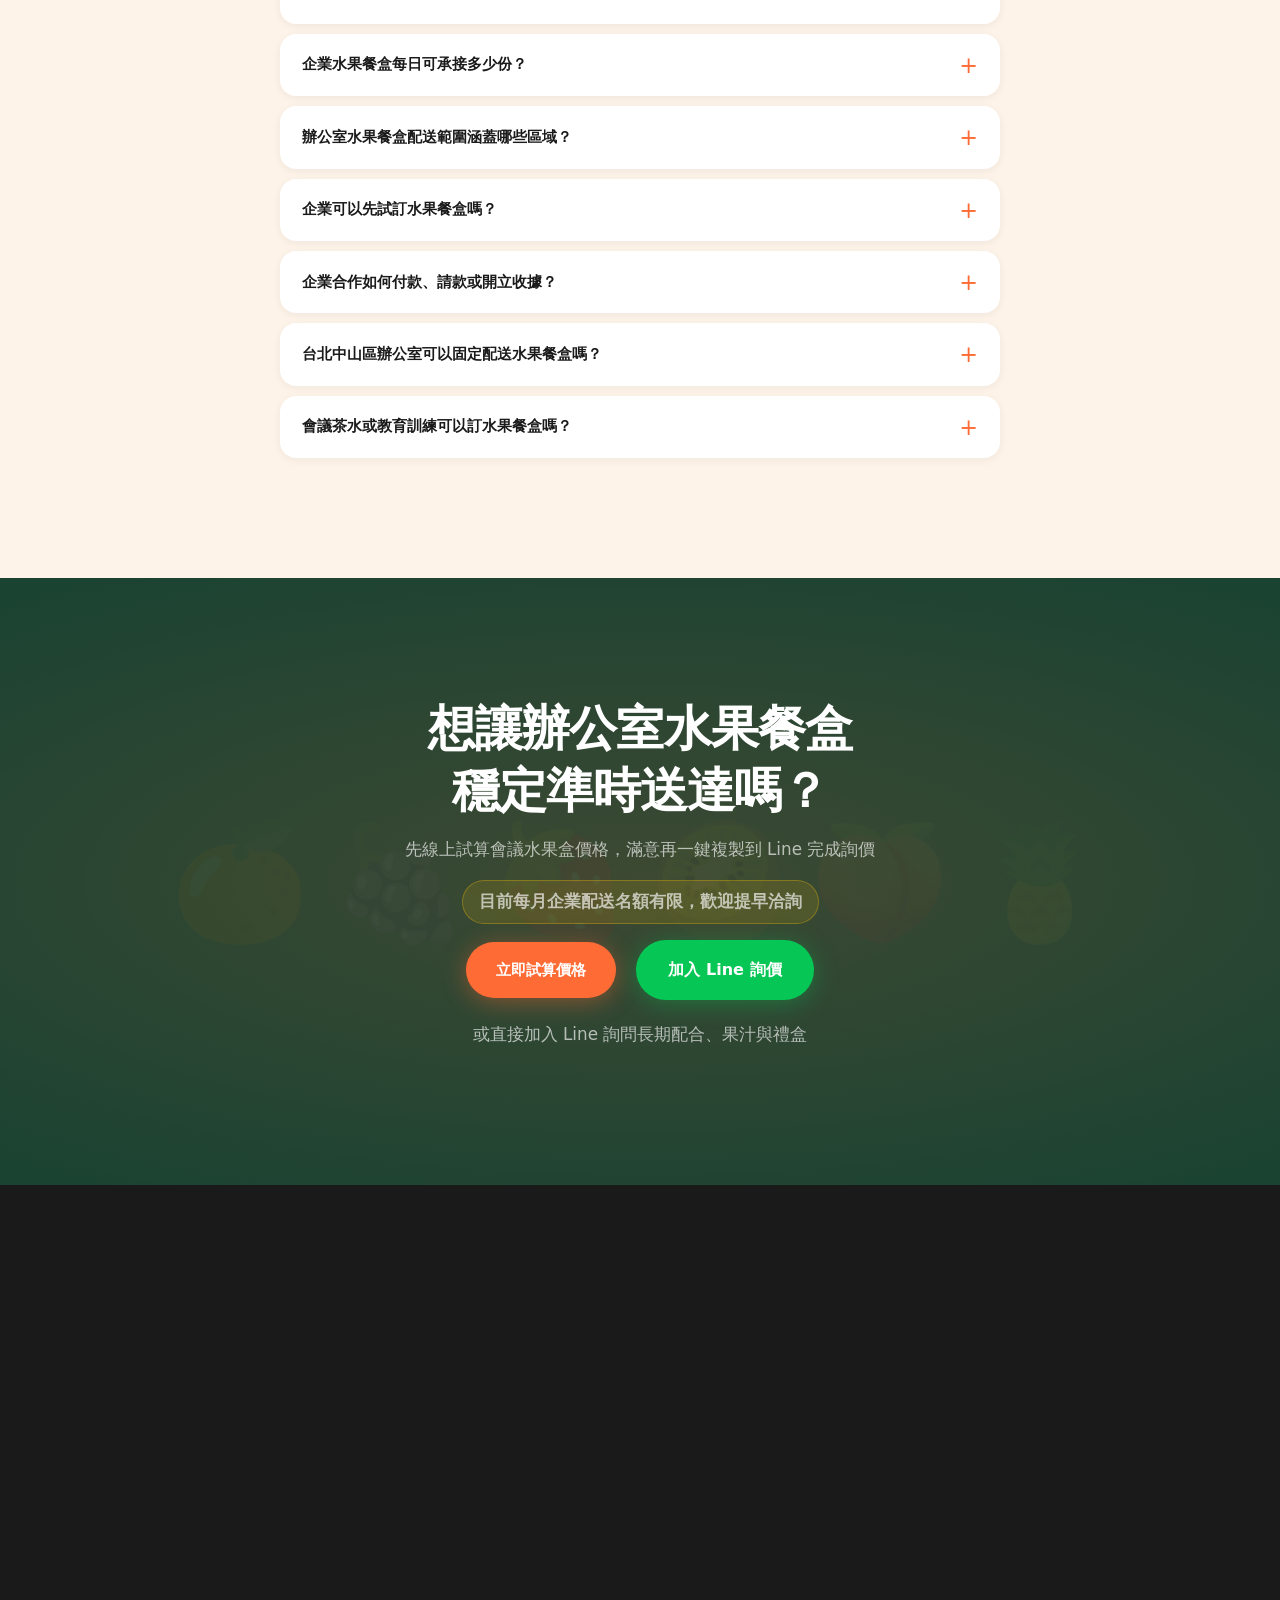
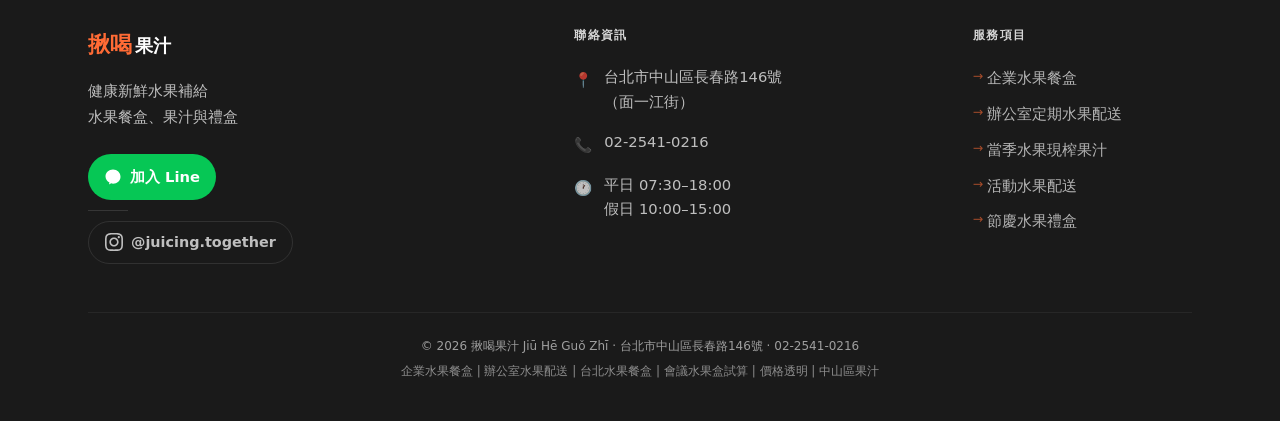
==== commit db96268e: "feat: implement custom date and time pickers in calculator - Added a new `_redirects` file to manage" ====
--- a/index.html
+++ b/index.html
@@ -630,14 +630,54 @@
                             <div class="calculator-two-cols calculator-two-cols-datetime">
                                 <div class="calculator-field">
                                     <div class="calculator-label-row">
-                                        <label class="calculator-label" for="pickupDate">取餐日期</label>
+                                        <label class="calculator-label" id="pickupDateLabel" for="pickupDateTrigger">取餐日期</label>
                                         <span class="calculator-label-note">三天前預訂</span>
                                     </div>
-                                    <input id="pickupDate" name="pickupDate" type="date" class="calculator-input calculator-input-date">
+                                    <div class="picker-wrap" data-picker="date">
+                                        <input id="pickupDate" name="pickupDate" type="date" class="picker-native-input" tabindex="-1" aria-hidden="true">
+                                        <button type="button" id="pickupDateTrigger" class="calculator-input picker-trigger" aria-labelledby="pickupDateLabel" aria-expanded="false" aria-controls="pickupDatePopup">
+                                            <span class="picker-trigger-value is-placeholder" id="pickupDateDisplay">請選擇日期</span>
+                                            <span class="picker-trigger-icon" aria-hidden="true">
+                                                <svg width="20" height="20" viewBox="0 0 24 24" fill="none" xmlns="http://www.w3.org/2000/svg">
+                                                    <rect x="3" y="5" width="18" height="16" rx="3" stroke="currentColor" stroke-width="1.8"/>
+                                                    <path d="M3 10h18" stroke="currentColor" stroke-width="1.8"/>
+                                                    <path d="M8 3v4M16 3v4" stroke="currentColor" stroke-width="1.8" stroke-linecap="round"/>
+                                                </svg>
+                                            </span>
+                                        </button>
+                                        <div class="picker-backdrop" hidden></div>
+                                        <div class="picker-popup" id="pickupDatePopup" role="dialog" aria-label="選擇取餐日期" hidden>
+                                            <div class="picker-head">
+                                                <button type="button" class="picker-nav" data-action="prev-month" aria-label="上個月">‹</button>
+                                                <span class="picker-title" id="pickupDateTitle"></span>
+                                                <button type="button" class="picker-nav" data-action="next-month" aria-label="下個月">›</button>
+                                            </div>
+                                            <div class="picker-weekdays" aria-hidden="true">
+                                                <span>日</span><span>一</span><span>二</span><span>三</span><span>四</span><span>五</span><span>六</span>
+                                            </div>
+                                            <div class="picker-grid" id="pickupDateGrid"></div>
+                                        </div>
+                                    </div>
                                 </div>
                                 <div class="calculator-field">
-                                    <label class="calculator-label" for="pickupTime">取餐時段</label>
-                                    <input id="pickupTime" name="pickupTime" type="time" class="calculator-input calculator-input-time" step="1800">
+                                    <label class="calculator-label" id="pickupTimeLabel" for="pickupTimeTrigger">取餐時段</label>
+                                    <div class="picker-wrap" data-picker="time">
+                                        <input id="pickupTime" name="pickupTime" type="time" class="picker-native-input" step="1800" tabindex="-1" aria-hidden="true">
+                                        <button type="button" id="pickupTimeTrigger" class="calculator-input picker-trigger" aria-labelledby="pickupTimeLabel" aria-expanded="false" aria-controls="pickupTimePopup">
+                                            <span class="picker-trigger-value is-placeholder" id="pickupTimeDisplay">請選擇時段</span>
+                                            <span class="picker-trigger-icon" aria-hidden="true">
+                                                <svg width="20" height="20" viewBox="0 0 24 24" fill="none" xmlns="http://www.w3.org/2000/svg">
+                                                    <circle cx="12" cy="12" r="8.5" stroke="currentColor" stroke-width="1.8"/>
+                                                    <path d="M12 7.5v5l3 2" stroke="currentColor" stroke-width="1.8" stroke-linecap="round" stroke-linejoin="round"/>
+                                                </svg>
+                                            </span>
+                                        </button>
+                                        <div class="picker-backdrop" hidden></div>
+                                        <div class="picker-popup picker-popup-time" id="pickupTimePopup" role="dialog" aria-label="選擇取餐時段" hidden>
+                                            <p class="picker-popup-label">可選時段（每 30 分鐘）</p>
+                                            <div class="picker-time-grid" id="pickupTimeGrid"></div>
+                                        </div>
+                                    </div>
                                 </div>
                             </div>
 
--- a/style.min.css
+++ b/style.min.css
@@ -1 +1 @@
-:root{--orange:#FF6B35;--orange-dk:#E8552A;--orange-lt:#FF8C5A;--orange-text:#B8421F;--yellow:#FFC107;--yellow-lt:#FFD54F;--green:#1B4332;--green-mid:#2D6A4F;--green-lt:#40916C;--warm-white:#FFF8F0;--cream:#FEF3E8;--cream-dk:#F5E8D4;--dark:#1A1A1A;--gray-dk:#3D3D3D;--gray:#6B6B6B;--gray-lt:#C8BDB3;--border:#EDE3D9;--white:#FFFFFF;--font-sans:system-ui,-apple-system,BlinkMacSystemFont,'PingFang TC','Microsoft JhengHei',sans-serif;--font-serif:Georgia,'Times New Roman',serif;--r-sm:8px;--r-md:16px;--r-lg:24px;--r-xl:32px;--r-pill:999px;--sh-sm:0 2px 8px rgba(26,26,26,.06);--sh:0 8px 32px rgba(26,26,26,.08);--sh-md:0 12px 44px rgba(26,26,26,.12);--sh-lg:0 24px 64px rgba(26,26,26,.18);--ease:cubic-bezier(.4,0,.2,1);--t:.28s var(--ease);--t-md:.5s var(--ease);--t-lg:.75s var(--ease);--nav-h:72px;--nav-h-sm:56px;--container:1200px;--px:clamp(20px,4vw,48px);--section-py:clamp(72px,10vw,120px)}*,::after,::before{box-sizing:border-box;margin:0;padding:0}html{scroll-behavior:smooth;-webkit-text-size-adjust:100%;width:100%;max-width:100%;overflow-x:hidden}body{font-family:var(--font-sans);background:var(--warm-white);color:var(--dark);line-height:1.75;width:100%;max-width:100%;overflow-x:hidden}img{display:block;max-width:100%;height:auto}a{text-decoration:none;color:inherit}ul{list-style:none}address{font-style:normal}button{font-family:var(--font-sans);cursor:pointer;border:none;background:0 0}.container{max-width:var(--container);margin:0 auto;padding:0 var(--px)}.section-header{text-align:center;margin-bottom:clamp(40px,6vw,72px)}.eyebrow{display:inline-block;font-size:.72rem;font-weight:700;letter-spacing:.18em;text-transform:uppercase;color:var(--orange-text);background:rgba(184,66,31,.12);padding:5px 14px;border-radius:var(--r-pill);margin-bottom:14px}.eyebrow.light{color:#ffe082;background:rgba(255,224,130,.18)}.section-title{font-size:clamp(1.6rem,3.2vw,2.5rem);font-weight:900;color:var(--dark);line-height:1.28;letter-spacing:-.02em;margin-bottom:14px}.section-title.light{color:var(--white)}.section-title strong{color:var(--orange);font-weight:900}.whyus-platter{display:block;height:280px;width:auto;margin:12px auto;filter:drop-shadow(0 4px 16px rgba(26,26,26,.12));opacity:0;transform:scale(.15);transition:opacity .6s ease,transform .9s cubic-bezier(.34,1.56,.64,1)}.whyus-platter.platter-visible{opacity:1;transform:scale(1)}.section-lead{font-size:clamp(.9rem,1.6vw,1.05rem);color:var(--gray);max-width:560px;margin:0 auto;line-height:1.8}.section-lead.light{color:rgba(255,255,255,.72);max-width:760px}.reveal{opacity:0;transform:translateY(36px);transition:opacity var(--t-lg),transform var(--t-lg)}.reveal.visible{opacity:1;transform:translateY(0)}.reveal.delay-1{transition-delay:.12s}.reveal.delay-2{transition-delay:.24s}.reveal.delay-3{transition-delay:.36s}.animate-up{opacity:0;transform:translateY(28px);animation:slideUp .72s var(--ease) both}.delay-1{animation-delay:.15s}.delay-2{animation-delay:.32s}.delay-3{animation-delay:.48s}.delay-4{animation-delay:.64s}.delay-5{animation-delay:.8s}@keyframes slideUp{to{opacity:1;transform:translateY(0)}}.line-float{position:fixed;bottom:28px;right:28px;z-index:950;display:flex;align-items:center;gap:10px;background:#06c755;color:var(--white);padding:13px 22px;border-radius:var(--r-pill);font-size:.95rem;font-weight:700;box-shadow:0 6px 28px rgba(6,199,85,.45);transition:var(--t);animation:floatBob 3.2s ease-in-out infinite}.line-float:hover{background:#05b14c;transform:translateY(-4px);box-shadow:0 12px 40px rgba(6,199,85,.55);animation:none}.line-icon{width:22px;height:22px;fill:white;flex-shrink:0}@keyframes floatBob{0%,100%{transform:translateY(0)}50%{transform:translateY(-7px)}}.nav{position:fixed;inset:0 0 auto;z-index:900;transition:background var(--t),box-shadow var(--t)}.nav.scrolled{background:rgba(255,248,240,.95);backdrop-filter:blur(14px);-webkit-backdrop-filter:blur(14px);box-shadow:var(--sh-sm)}.nav-inner{display:flex;align-items:center;justify-content:space-between;height:var(--nav-h);padding:0 var(--px)}.nav-brand{display:flex;align-items:baseline;gap:3px;font-weight:900;line-height:1;transition:var(--t)}.brand-mark{font-size:1.25rem;color:var(--orange);letter-spacing:-.02em}.brand-sub{font-size:1rem;color:var(--dark)}.nav:not(.scrolled) .brand-mark{color:var(--orange-lt)}.nav:not(.scrolled) .brand-sub{color:rgba(255,255,255,.9)}.nav-links{display:flex;gap:36px}.nav-links a{font-size:.95rem;font-weight:500;letter-spacing:.02em;position:relative;transition:color var(--t)}.nav-links a::after{content:'';position:absolute;inset:auto 0 -3px;height:2px;background:var(--orange);transform:scaleX(0);transform-origin:left;transition:transform var(--t)}.nav-links a:hover::after{transform:scaleX(1)}.nav:not(.scrolled) .nav-links a{color:rgba(255,255,255,.88)}.nav.scrolled .nav-links a{color:var(--gray-dk)}.nav-links a:hover{color:var(--orange)!important}.nav-cta{background:var(--orange);color:var(--white)!important;padding:9px 22px;border-radius:var(--r-pill);font-size:.9rem;font-weight:700;transition:var(--t);white-space:nowrap}.nav-cta:hover{background:var(--orange-dk);transform:translateY(-1px);box-shadow:0 4px 16px rgba(255,107,53,.35)}.nav-toggle{display:none;flex-direction:column;justify-content:center;gap:5px;padding:6px;border-radius:var(--r-sm)}.nav-toggle span{display:block;width:22px;height:2px;background:var(--dark);border-radius:2px;transition:var(--t)}.nav:not(.scrolled) .nav-toggle span{background:#fff}.nav-toggle.open span:first-child{transform:translateY(7px) rotate(45deg)}.nav-toggle.open span:nth-child(2){opacity:0}.nav-toggle.open span:nth-child(3){transform:translateY(-7px) rotate(-45deg)}.nav-mobile{display:none;overflow:hidden;background:#fff;border-top:1px solid var(--border);box-shadow:var(--sh)}.nav-mobile.open{display:block}.nav-mobile ul{padding:12px 16px 20px;display:flex;flex-direction:column;gap:2px}.nav-mobile ul a{display:block;padding:11px 16px;font-weight:500;border-radius:var(--r-sm);transition:var(--t)}.nav-mobile ul a:hover{background:var(--cream);color:var(--orange)}.mobile-line-btn{background:#06c755!important;color:#fff!important;text-align:center;margin-top:6px;border-radius:var(--r-pill)!important;font-weight:700!important}.mobile-calc-btn{background:var(--orange)!important;margin-top:12px}.cta-line-note{margin-top:20px;margin-bottom:0;font-size:.88rem;color:rgba(255,255,255,.55)}.hero{position:relative;height:100svh;min-height:620px;display:flex;align-items:center;justify-content:center;overflow:hidden}.hero-bg{position:absolute;inset:0}.hero-bg picture{display:block;width:100%;height:100%}.hero-bg img{width:100%;height:100%;object-fit:cover;object-position:center 40%}.hero-overlay{position:absolute;inset:0;background:linear-gradient(160deg,rgba(27,67,50,.78) 0,rgba(26,26,26,.55) 55%,rgba(255,107,53,.2) 100%)}.hero-content{position:relative;z-index:5;text-align:center;padding:var(--nav-h) var(--px) 0;max-width:840px}.hero-eyebrow{display:inline-block;font-size:.72rem;font-weight:700;letter-spacing:.18em;text-transform:uppercase;color:var(--yellow);border:1px solid rgba(255,193,7,.4);padding:5px 14px;border-radius:var(--r-pill);margin-bottom:22px}.hero-title{font-size:clamp(2.4rem,6vw,4.8rem);font-weight:900;color:#fff;line-height:1.18;letter-spacing:-.03em;margin-bottom:20px}.hero-em{color:var(--yellow);font-weight:900;font-style:normal;font-family:inherit}.hero-tagline{font-size:clamp(.88rem,1.8vw,1.08rem);color:rgba(255,255,255,.82);letter-spacing:.06em;margin-bottom:28px}.hero-pills{display:flex;flex-wrap:wrap;gap:10px;justify-content:center;margin-bottom:40px}.hero-pills span{font-size:.78rem;font-weight:500;color:rgba(255,255,255,.88);background:rgba(255,255,255,.12);backdrop-filter:blur(6px);border:1px solid rgba(255,255,255,.2);padding:6px 14px;border-radius:var(--r-pill)}.hero-actions{display:flex;gap:16px;justify-content:center;flex-wrap:wrap}.btn-hero{display:inline-flex;align-items:center;gap:8px;background:var(--orange);color:#fff;font-size:.95rem;font-weight:700;padding:15px 30px;border-radius:var(--r-pill);transition:var(--t);box-shadow:0 4px 24px rgba(255,107,53,.4)}.btn-hero:hover{background:var(--orange-dk);transform:translateY(-2px);box-shadow:0 8px 36px rgba(255,107,53,.5)}.btn-hero-ghost{display:inline-flex;align-items:center;gap:8px;color:rgba(255,255,255,.85);font-size:.88rem;font-weight:600;padding:14px 24px;border-radius:var(--r-pill);border:1px solid rgba(255,255,255,.3);backdrop-filter:blur(6px);transition:var(--t)}.btn-hero-ghost:hover{background:rgba(255,255,255,.12);color:#fff;border-color:rgba(255,255,255,.5)}.hero-scroll-indicator{position:absolute;bottom:36px;left:50%;transform:translateX(-50%);z-index:5}.scroll-dot{width:8px;height:8px;border-radius:50%;background:rgba(255,255,255,.5);animation:scrollBounce 2s ease-in-out infinite}@keyframes scrollBounce{0%,100%{transform:translateY(0);opacity:.5}50%{transform:translateY(14px);opacity:1}}.why-us{padding:var(--section-py) 0;background:var(--warm-white);position:relative}.why-us::before{content:'';position:absolute;top:0;left:0;right:0;height:3px;background:linear-gradient(90deg,var(--orange),var(--yellow),var(--orange))}.features-grid{display:grid;grid-template-columns:repeat(4,1fr);gap:24px}.feature-card{background:#fff;border-radius:var(--r-lg);padding:40px 32px;box-shadow:var(--sh);position:relative;overflow:hidden;transition:transform var(--t),box-shadow var(--t)}.feature-card::before{content:'';position:absolute;inset:0 auto 0 0;width:4px;background:var(--orange);transform:scaleY(0);transform-origin:bottom;transition:transform var(--t-md)}.feature-card:hover{transform:translateY(-6px);box-shadow:var(--sh-lg)}.feature-card:hover::before{transform:scaleY(1)}.feature-num{position:absolute;top:20px;right:24px;font-family:var(--font-serif);font-size:3.5rem;font-weight:600;color:var(--cream-dk);line-height:1;pointer-events:none;user-select:none}.feature-icon-wrap{width:60px;height:60px;background:var(--cream);border-radius:var(--r-md);display:flex;align-items:center;justify-content:center;margin-bottom:22px;transition:var(--t)}.feature-card:hover .feature-icon-wrap{background:rgba(255,107,53,.1)}.feature-icon{font-size:1.8rem}.feature-icon-img{width:38px;height:38px;object-fit:contain;filter:drop-shadow(0 4px 8px rgba(26,26,26,.08))}.feature-card h3{font-size:1.05rem;font-weight:700;color:var(--dark);margin-bottom:10px}.feature-card p{font-size:.95rem;color:var(--gray);line-height:1.78}.services{background:var(--green);padding:var(--section-py) 0;position:relative;overflow:hidden}.services-bg-text{position:absolute;bottom:-20px;right:-40px;pointer-events:none;user-select:none}.services-bg-text::before{content:attr(data-text);font-family:var(--font-serif);font-size:clamp(8rem,18vw,18rem);font-weight:600;color:rgba(255,255,255,.04);line-height:1;letter-spacing:-.04em}.services-grid{display:grid;grid-template-columns:repeat(3,1fr);gap:24px;position:relative;z-index:2}.service-card{background:#fff;border-radius:var(--r-lg);overflow:hidden;box-shadow:var(--sh-md);transition:transform var(--t),box-shadow var(--t);display:flex;flex-direction:column;position:relative}.service-card:hover{transform:translateY(-10px);box-shadow:var(--sh-lg)}.service-card-highlight{border:2px solid transparent;background:linear-gradient(white,#fff) padding-box,linear-gradient(90deg,var(--yellow) 0,var(--orange) 18%,var(--yellow-lt) 36%,var(--green-lt) 54%,var(--yellow) 72%,var(--orange) 100%) border-box;background-size:auto,100% 100%;box-shadow:0 20px 62px rgba(255,193,7,.24)}.service-card-highlight::before{content:'';position:absolute;inset:4px;border-radius:inherit;box-shadow:inset 0 0 0 3px rgba(255,193,7,.12);pointer-events:none;z-index:2}.service-card-highlight .service-badge{background:var(--yellow);color:var(--green);padding:6px 14px;font-size:.72rem;box-shadow:0 8px 24px rgba(255,193,7,.38)}.service-card-highlight .service-body h3{color:var(--green);font-size:1.22rem}.service-ribbon{position:absolute;top:18px;right:-34px;z-index:4;width:128px;transform:rotate(35deg);background:var(--orange);color:#fff;text-align:center;font-size:.68rem;font-weight:900;letter-spacing:.14em;padding:5px 0;box-shadow:0 8px 20px rgba(232,85,42,.32)}.service-title-kicker{display:inline-flex;align-items:center;margin-right:7px;padding:2px 8px;border-radius:var(--r-pill);background:rgba(255,193,7,.22);color:var(--orange-dk);font-size:.72rem;font-weight:900;vertical-align:middle}.service-img-wrap{position:relative;height:220px;overflow:hidden}.service-img-wrap picture{display:block;width:100%;height:100%}.service-img-wrap img{width:100%;height:100%;object-fit:cover;transition:transform .6s var(--ease)}.service-card:hover .service-img-wrap img{transform:scale(1.07)}.service-badge{position:absolute;top:14px;left:14px;font-size:.68rem;font-weight:700;letter-spacing:.08em;text-transform:uppercase;color:var(--orange);background:#fff;padding:4px 10px;border-radius:var(--r-pill);box-shadow:var(--sh-sm)}.service-badge.accent{color:var(--yellow-lt);background:var(--dark)}.service-badge.green{color:#fff;background:var(--green-lt)}.service-body{padding:24px;flex:1;display:flex;flex-direction:column}.service-body h3{font-size:1.1rem;font-weight:700;color:var(--dark);margin-bottom:10px}.service-body p{font-size:.93rem;color:var(--gray);line-height:1.75;flex:1;margin-bottom:18px}.service-cta{display:inline-flex;align-items:center;gap:6px;font-size:.92rem;font-weight:700;color:var(--orange);transition:var(--t);align-self:flex-start;margin-top:auto}.service-cta:hover{color:var(--orange-dk);letter-spacing:.02em}.service-cta span{display:inline-block;transition:transform var(--t)}.service-cta:hover span{transform:translateX(4px)}.social-proof{padding:var(--section-py) 0;background:var(--cream)}.proof-inner{display:grid;grid-template-columns:280px 1fr;gap:64px;align-items:start}.g-badge{display:flex;gap:18px;align-items:center;background:#fff;border-radius:var(--r-lg);padding:28px 32px;box-shadow:var(--sh);margin-bottom:20px}.g-logo{display:flex;align-items:center;justify-content:center;width:48px;height:48px;border-radius:50%;background:linear-gradient(135deg,#4285f4,#ea4335,#fbbc05,#34a853);color:#fff;font-size:1.5rem;font-weight:900;font-family:var(--font-serif);flex-shrink:0}.g-stars{color:#fbbc05;font-size:1rem;letter-spacing:2px;margin-bottom:2px}.g-score{font-size:1.4rem;font-weight:900;color:var(--dark);line-height:1;margin-bottom:2px}.g-score span{font-size:.9rem;font-weight:400;color:var(--gray-lt)}.g-label{font-size:.72rem;color:var(--gray)}.proof-tagline{font-size:.88rem;color:var(--gray);text-align:center}.testimonials{display:flex;flex-direction:column;gap:20px}.testimonial{background:#fff;border-radius:var(--r-lg);padding:32px;box-shadow:var(--sh);border-left:4px solid var(--green);position:relative}.testimonial::before{content:'\201C';position:absolute;top:16px;left:22px;font-family:var(--font-serif);font-size:4rem;color:var(--green);opacity:.15;line-height:1}.testimonial p{font-size:.9rem;color:var(--gray-dk);line-height:1.82;margin-bottom:20px;padding-top:12px}.testimonial footer{display:flex;align-items:center;gap:12px}.avatar{width:42px;height:42px;border-radius:50%;background:var(--green);color:#fff;font-size:1.1rem;font-weight:700;display:flex;align-items:center;justify-content:center;flex-shrink:0}.avatar.green{background:var(--green-lt)}.testimonial footer strong{display:block;font-size:.88rem;font-weight:700;color:var(--dark)}.testimonial footer cite{font-style:normal;font-size:.78rem;color:var(--gray)}.fruit-parade{position:relative;height:200px;background:var(--cream);overflow:hidden}.fp-char{position:absolute;bottom:0;opacity:0;cursor:default;user-select:none}.fruit-parade.parade-go .fp-char{will-change:transform,opacity}.fp-char img{display:block;height:160px;width:auto;filter:drop-shadow(0 10px 20px rgba(26,26,26,.18))}.fp-pineapple{left:5%}.fp-combo{left:50%;transform:translateX(-50%)}.fp-pear{right:18%}.fp-tomato{right:4%}@keyframes fpFromLeft{0%{opacity:0;transform:translateX(-110%) rotate(-18deg) scale(.7)}55%{opacity:1;transform:translateX(6%) rotate(5deg) scale(1.06)}75%{transform:translateX(-3%) rotate(-2deg) scale(.98)}100%{opacity:1;transform:translateX(0) rotate(0) scale(1)}}@keyframes fpFromRight{0%{opacity:0;transform:translateX(110%) rotate(18deg) scale(.7)}55%{opacity:1;transform:translateX(-6%) rotate(-5deg) scale(1.06)}75%{transform:translateX(3%) rotate(2deg) scale(.98)}100%{opacity:1;transform:translateX(0) rotate(0) scale(1)}}@keyframes fpFromBelow{0%{opacity:0;transform:translateX(-50%) translateY(130px) scale(.5)}55%{opacity:1;transform:translateX(-50%) translateY(-22px) scale(1.1)}75%{transform:translateX(-50%) translateY(8px) scale(.97)}100%{opacity:1;transform:translateX(-50%) translateY(0) scale(1)}}@keyframes fpFloat1{0%,100%{transform:translateY(0) rotate(0)}50%{transform:translateY(-16px) rotate(3deg)}}@keyframes fpFloat2{0%,100%{transform:translateX(-50%) translateY(0) rotate(0)}50%{transform:translateX(-50%) translateY(-12px) rotate(-2deg)}}@keyframes fpFloat3{0%,100%{transform:translateY(0) rotate(0)}50%{transform:translateY(-14px) rotate(2deg)}}.fruit-parade.parade-go .fp-pineapple{animation:fpFromLeft .95s cubic-bezier(.34,1.56,.64,1) 0s forwards}.fruit-parade.parade-go .fp-pear{animation:fpFromRight .95s cubic-bezier(.34,1.56,.64,1) .14s forwards}.fruit-parade.parade-go .fp-tomato{animation:fpFromRight .95s cubic-bezier(.34,1.56,.64,1) .28s forwards}.fruit-parade.parade-go .fp-combo{animation:fpFromBelow .95s cubic-bezier(.34,1.56,.64,1) .44s forwards}.fp-pineapple.fp-float{opacity:1;animation:fpFloat1 3.4s ease-in-out infinite}.fp-pear.fp-float{opacity:1;animation:fpFloat3 3.8s ease-in-out infinite}.fp-tomato.fp-float{opacity:1;animation:fpFloat1 3s ease-in-out infinite}.fp-combo.fp-float{opacity:1;animation:fpFloat2 4s ease-in-out infinite}.fp-pear img{height:150px}.fp-tomato img{height:130px}.fp-combo img{height:190px}.fp-char:hover img{animation:fpWiggle .5s ease-in-out}@keyframes fpWiggle{0%,100%{transform:rotate(0)}25%{transform:rotate(-10deg) scale(1.08)}75%{transform:rotate(10deg) scale(1.08)}}.process{padding:var(--section-py) 0;background:var(--warm-white);position:relative;overflow:hidden}.process-deco{position:absolute;top:50%;left:50%;transform:translate(-50%,-50%);font-size:10rem;opacity:.03;display:flex;gap:32px;pointer-events:none;user-select:none;white-space:nowrap}.steps{display:grid;grid-template-columns:1fr auto 1fr auto 1fr auto 1fr;gap:0 16px;align-items:start;max-width:960px;margin:0 auto;position:relative}.step{text-align:center}.step-num{display:inline-flex;align-items:center;justify-content:center;width:60px;height:60px;border-radius:50%;background:var(--orange);color:#fff;font-family:var(--font-serif);font-size:1.4rem;font-weight:600;margin:0 auto 18px;box-shadow:0 4px 20px rgba(255,107,53,.32);transition:transform var(--t),box-shadow var(--t)}.step:hover .step-num{transform:scale(1.08);box-shadow:0 8px 32px rgba(255,107,53,.42)}.step-body h3{font-size:.95rem;font-weight:700;color:var(--dark);margin-bottom:6px}.step-body p{font-size:.8rem;color:var(--gray);line-height:1.65}.step-arrow{font-size:1.5rem;color:var(--orange);opacity:.4;align-self:center;margin-bottom:40px;transition:opacity var(--t-lg)}.step-arrow.visible{opacity:1}.calculator{padding:var(--section-py) 0;background:radial-gradient(circle at top right,rgba(255,193,7,.14),transparent 26%),radial-gradient(circle at bottom left,rgba(27,67,50,.08),transparent 28%),linear-gradient(180deg,#fffaf4 0,#fffdf9 100%)}.calculator .section-header{margin-bottom:28px}.calculator-notes{display:flex;flex-wrap:wrap;justify-content:center;gap:10px;margin-bottom:32px}.calculator-notes span{display:inline-flex;align-items:center;padding:9px 15px;border-radius:var(--r-pill);background:rgba(255,107,53,.08);border:1px solid rgba(255,107,53,.14);color:var(--orange-dk);font-size:.9rem;font-weight:700}.calculator-highlight{background:linear-gradient(135deg,rgba(255,193,7,.28),rgba(255,107,53,.16));border:1.5px solid rgba(255,107,53,.35);color:var(--orange-text);font-weight:800;box-shadow:0 4px 14px rgba(255,107,53,.14)}.calculator-summary-head .calculator-highlight{display:inline-flex;width:fit-content;align-items:center;padding:10px 16px;border-radius:var(--r-pill);font-size:.92rem;line-height:1.5;margin-bottom:20px}.calculator-layout{display:grid;grid-template-columns:minmax(0,1.28fr) minmax(300px,.72fr);gap:22px;align-items:start}.calculator-card{background:rgba(255,255,255,.92);border:1px solid rgba(255,193,7,.12);border-radius:28px;box-shadow:0 18px 44px rgba(26,26,26,.08);padding:28px;backdrop-filter:blur(8px)}.calculator-grid{display:grid;grid-template-columns:1fr;gap:22px;align-items:start}.calculator-item-picker{display:flex;flex-direction:column;gap:18px}.calculator-item-head{display:flex;flex-direction:column;gap:8px}.calculator-kicker{display:inline-flex;width:fit-content;align-items:center;padding:6px 12px;border-radius:var(--r-pill);background:rgba(27,67,50,.08);color:var(--green-mid);font-size:.78rem;font-weight:800;letter-spacing:.05em;text-transform:uppercase}.calculator-item-head h3{font-size:1.8rem;font-weight:900;color:var(--dark);letter-spacing:-.02em;line-height:1.1}.calculator-item-head p{max-width:560px;font-size:.95rem;color:var(--gray);line-height:1.75}.calculator-image-block{position:static}.calculator-image-stack{display:grid;grid-template-columns:repeat(3,minmax(0,1fr));gap:14px}.calculator-size-card{position:relative;display:grid;grid-template-columns:92px 1fr;gap:14px;align-items:center;padding:12px;border-radius:22px;background:linear-gradient(180deg,rgba(255,255,255,.96),rgba(255,248,240,.88));border:1px solid rgba(255,193,7,.14);box-shadow:0 14px 28px rgba(26,26,26,.06);cursor:pointer;transition:transform var(--t),border-color var(--t),box-shadow var(--t)}.calculator-size-card:hover{transform:translateY(-2px);border-color:rgba(255,107,53,.24);box-shadow:0 18px 36px rgba(26,26,26,.08)}.calculator-size-card.featured{border-color:rgba(255,107,53,.28);box-shadow:0 18px 32px rgba(255,107,53,.1)}.size-card-input{position:absolute;inset:0;opacity:0;cursor:pointer}.size-card-input:checked~.calculator-size-copy,.size-card-input:checked~.calculator-size-media{filter:none}.calculator-size-card:has(.size-card-input:checked){border-color:rgba(255,107,53,.55);box-shadow:0 0 0 4px rgba(255,107,53,.12),0 18px 32px rgba(255,107,53,.1);transform:translateY(-2px)}.calculator-size-card:has(.size-card-input:checked) .size-badge{background:rgba(255,107,53,.16)}.calculator-size-card:has(.size-card-input:checked) .calculator-size-copy strong{color:var(--orange-dk)}.calculator-size-media{width:92px;height:92px;border-radius:18px;background:#fff;display:flex;align-items:center;justify-content:center;overflow:hidden}.calculator-size-image{width:100%;height:100%;object-fit:cover;display:block}.calculator-size-copy{display:flex;flex-direction:column;gap:2px}.calculator-size-copy strong{font-size:1.25rem;color:var(--dark);line-height:1}.calculator-size-copy span:last-child{font-size:.88rem;color:var(--gray);line-height:1.6}.size-badge{display:inline-flex;width:fit-content;align-items:center;padding:4px 10px;border-radius:var(--r-pill);background:rgba(255,107,53,.1);color:var(--orange-dk);font-size:.78rem;font-weight:800;letter-spacing:.02em}.calculator-form-block{display:flex;flex-direction:column;gap:18px}.calculator-two-cols{display:grid;grid-template-columns:repeat(2,minmax(0,1fr));gap:16px}.calculator-field{display:flex;flex-direction:column;gap:10px}.calculator-field-spacer{min-height:1px}.calculator-label{font-size:.96rem;font-weight:800;color:var(--dark)}.calculator-label-row{display:flex;align-items:baseline;flex-wrap:wrap;gap:8px}.calculator-label-note{font-size:.86rem;font-weight:700;color:var(--gray)}.calculator-input{width:100%;border:1px solid rgba(27,67,50,.12);border-radius:16px;padding:14px 16px;font:inherit;font-size:.96rem;color:var(--dark);background:linear-gradient(180deg,#fffdfa 0,#fff 100%);transition:border-color var(--t),box-shadow var(--t),background var(--t),transform var(--t)}.calculator-input:hover{border-color:rgba(255,107,53,.28)}.calculator-input:focus{outline:0;border-color:rgba(255,107,53,.6);box-shadow:0 0 0 4px rgba(255,107,53,.12);background:#fff;transform:translateY(-1px)}.calculator-input:disabled,.calculator-input[readonly]{background:#f8f4ee;color:var(--gray-dk)}.calculator-input-date,.calculator-input-time{min-height:52px}.calculator-textarea{min-height:92px;resize:vertical}.calculator-options{display:flex;flex-direction:column;gap:10px}.calculator-options.inline-options{flex-direction:row;flex-wrap:wrap;gap:10px}.calculator-options label{display:inline-flex;align-items:center;gap:8px;padding:12px 14px;border:1px solid rgba(27,67,50,.12);border-radius:16px;background:linear-gradient(180deg,#fffdfa 0,#fff 100%);font-size:.93rem;font-weight:700;color:var(--gray-dk);transition:transform var(--t),border-color var(--t),box-shadow var(--t),background var(--t)}.calculator-options label:hover{transform:translateY(-1px);border-color:rgba(255,107,53,.28);box-shadow:0 10px 20px rgba(26,26,26,.05)}.calculator-options input[type=radio]{accent-color:var(--orange)}.calculator-help-field{justify-content:end}.calculator-help-text{font-size:.89rem;color:var(--gray);line-height:1.7}.calculator-preview-head h3,.calculator-summary-head h3{font-size:1.18rem;font-weight:900;color:var(--dark);margin-bottom:6px}.calculator-summary-head p:not(.calculator-highlight){font-size:.93rem;color:var(--gray);line-height:1.75;margin-bottom:20px}.calculator-summary-list{display:flex;flex-direction:column;gap:12px;margin-bottom:24px;padding:18px;border-radius:20px;background:linear-gradient(180deg,rgba(255,193,7,.1),rgba(255,107,53,.04))}.calculator-summary-row{display:flex;justify-content:space-between;align-items:center;gap:16px;font-size:.96rem;color:var(--gray-dk)}.calculator-summary-row strong{font-size:1rem;color:var(--dark)}.calculator-summary-row.discount strong{color:var(--green-mid)}.calculator-summary-row.total{padding-top:14px;border-top:1px solid rgba(27,67,50,.1);font-weight:800}.calculator-summary-row.total strong{font-size:1.34rem;color:var(--orange-dk)}.calculator-preview-block{margin-bottom:20px}.calculator-preview-head{display:flex;justify-content:space-between;align-items:baseline;gap:12px;margin-bottom:10px}.copy-feedback{margin:0;font-size:.94rem;font-weight:700;line-height:1.5}.copy-feedback.is-error{color:#b71c1c;background:rgba(183,28,28,.08);border:1px solid rgba(183,28,28,.28);border-radius:12px;padding:12px 14px}.copy-feedback.is-success{color:var(--green-mid)}.calculator-preview{width:100%;min-height:280px;border:1px solid rgba(27,67,50,.12);border-radius:18px;background:linear-gradient(180deg,#fffdfa 0,#fff 100%);padding:18px;font:inherit;font-size:.94rem;line-height:1.75;color:var(--dark);resize:vertical}.calculator-actions{display:flex;flex-direction:column;align-items:stretch;gap:12px}.copy-quote-btn{display:inline-flex;align-items:center;justify-content:center;width:auto;min-width:196px;padding:13px 18px;border-radius:var(--r-pill);background:linear-gradient(135deg,var(--orange),var(--orange-dk));color:#fff;font-size:.94rem;font-weight:900;letter-spacing:.01em;text-align:center;transition:var(--t);box-shadow:0 14px 28px rgba(255,107,53,.22)}.copy-quote-btn:hover{transform:translateY(-2px);box-shadow:0 18px 36px rgba(255,107,53,.28)}.copy-quote-btn:active{transform:translateY(0)}.calculator-line-btn{width:auto;max-width:none;min-width:190px;justify-content:center;text-align:center;padding-inline:22px}.faq{padding:var(--section-py) 0;background:var(--cream)}.faq-list{max-width:720px;margin:0 auto;display:flex;flex-direction:column;gap:10px}.faq-item{background:#fff;border-radius:var(--r-md);overflow:hidden;box-shadow:var(--sh-sm);transition:box-shadow var(--t)}.faq-item:hover{box-shadow:var(--sh)}.faq-item.open{box-shadow:var(--sh-md)}.faq-q{width:100%;display:flex;align-items:center;justify-content:space-between;gap:16px;padding:20px 22px;text-align:left;font-size:.93rem;font-weight:600;color:var(--dark);transition:color var(--t)}.faq-q:hover{color:var(--orange)}.faq-item.open .faq-q{color:var(--orange)}.faq-icon{font-size:1.4rem;font-weight:300;color:var(--orange);line-height:1;flex-shrink:0;transition:transform var(--t-md)}.faq-item.open .faq-icon{transform:rotate(45deg)}.faq-a{max-height:0;overflow:hidden;transition:max-height .4s var(--ease)}.faq-a.open{max-height:500px}.faq-a p{padding:0 22px 20px;font-size:.95rem;color:var(--gray);line-height:1.82;border-top:1px solid var(--border);padding-top:16px;margin-top:0}.cta-section{background:var(--green);padding:var(--section-py) 0;text-align:center;position:relative;overflow:hidden}.cta-section::before{content:'';position:absolute;inset:0;background:radial-gradient(ellipse 80% 60% at 50% 50%,rgba(255,107,53,.15),transparent);pointer-events:none}.cta-fruit-deco{position:absolute;top:50%;left:50%;transform:translate(-50%,-50%);display:flex;gap:20px;font-size:7rem;opacity:.04;pointer-events:none;user-select:none;white-space:nowrap}.cta-content{position:relative;z-index:2}.cta-content h2{font-size:clamp(1.8rem,4vw,3rem);font-weight:900;color:#fff;line-height:1.28;letter-spacing:-.02em;margin-bottom:14px}.cta-content p{font-size:clamp(.9rem,1.6vw,1.05rem);color:rgba(255,255,255,.65);margin-bottom:16px}.cta-scarcity{display:inline-block;font-size:.88rem;font-weight:600;color:var(--yellow);background:rgba(255,193,7,.12);border:1px solid rgba(255,193,7,.3);padding:6px 16px;border-radius:var(--r-pill);margin-bottom:40px}.cta-actions{display:flex;align-items:center;justify-content:center;gap:20px;flex-wrap:wrap}.btn-cta-line{display:inline-flex;align-items:center;background:#06c755;color:#fff;font-size:1rem;font-weight:700;padding:16px 32px;border-radius:var(--r-pill);transition:var(--t);box-shadow:0 4px 24px rgba(6,199,85,.35)}.btn-cta-line:hover{background:#05b14c;transform:translateY(-2px);box-shadow:0 8px 36px rgba(6,199,85,.5)}.btn-cta-tel{font-size:.95rem;font-weight:600;color:rgba(255,255,255,.65);border-bottom:1px solid rgba(255,255,255,.3);padding-bottom:2px;transition:var(--t)}.btn-cta-tel:hover{color:#fff;border-color:#fff}.footer{background:var(--dark)}.footer-map{line-height:0}.footer-map iframe{display:block;filter:grayscale(15%) contrast(1.05)}.footer-body{padding:60px 0 40px}.footer-grid{display:grid;grid-template-columns:2fr 1.6fr 1fr;gap:48px;margin-bottom:48px}.footer-logo{display:inline-flex;align-items:baseline;gap:3px;margin-bottom:14px}.footer-logo-mark{font-size:1.4rem;font-weight:900;color:var(--orange)}.footer-logo-sub{font-size:1.15rem;font-weight:900;color:var(--white)}.footer-slogan{font-size:.92rem;color:rgba(255,255,255,.72);line-height:1.75;margin-bottom:24px}.footer-line-btn{display:inline-flex;align-items:center;gap:8px;background:#06c755;color:#fff;font-size:.92rem;font-weight:700;padding:10px 16px;border-radius:var(--r-pill);transition:var(--t);align-self:flex-start;width:fit-content}.footer-line-btn:hover{background:#05b14c;transform:translateY(-1px)}.footer-social{display:flex;flex-direction:column;gap:10px;margin-top:0}.footer-social-divider{width:40px;height:1px;background:rgba(255,255,255,.12)}.footer-ig-btn{display:inline-flex;align-items:center;gap:8px;color:rgba(255,255,255,.72);font-size:.9rem;font-weight:600;padding:8px 16px;border-radius:var(--r-pill);border:1px solid rgba(255,255,255,.1);transition:var(--t);align-self:flex-start}.footer-ig-btn:hover{color:#fff;background:linear-gradient(135deg,#f09433,#e6683c,#dc2743,#cc2366,#bc1888);border-color:transparent;transform:translateY(-1px)}.footer-grid h3{font-size:.72rem;font-weight:700;letter-spacing:.12em;text-transform:uppercase;color:rgba(255,255,255,.82);margin-bottom:20px}.footer-contact{display:flex;flex-direction:column;gap:16px}.footer-contact li{display:flex;gap:12px;align-items:flex-start}.fc-icon{font-size:.95rem;flex-shrink:0;margin-top:3px}.footer-contact a,.footer-contact address,.footer-contact span{font-size:.92rem;color:rgba(255,255,255,.72);line-height:1.65;transition:color var(--t)}.footer-contact a:hover{color:var(--orange)}.footer-services{display:flex;flex-direction:column;gap:10px}.footer-services li{font-size:.92rem;color:rgba(255,255,255,.68);padding-left:14px;position:relative}.footer-services li::before{content:'→';position:absolute;left:0;color:var(--orange);opacity:.6;font-size:.78rem}.footer-bottom{border-top:1px solid rgba(255,255,255,.06);padding-top:24px;text-align:center}.footer-bottom p{font-size:.75rem;color:rgba(255,255,255,.58);line-height:1.6}.footer-seo-note{color:rgba(255,255,255,.5)!important;margin-top:6px}@media (max-width:1024px){.calculator-grid,.calculator-layout{grid-template-columns:1fr}.calculator-card{padding:24px}.calculator-image-stack{grid-template-columns:repeat(3,minmax(0,1fr));gap:12px}.calculator-size-card{grid-template-columns:1fr;text-align:center;justify-items:center}.calculator-size-copy{align-items:center}}@media (max-width:768px){.calculator-two-cols{grid-template-columns:1fr}.calculator-card{padding:22px;border-radius:22px}.calculator-image-stack{grid-template-columns:1fr}.calculator-actions{flex-direction:column;align-items:stretch}.calculator-line-btn,.copy-quote-btn{width:100%;min-width:0}.calculator-preview{min-height:220px}}@media (max-width:540px){.calculator-notes{justify-content:flex-start}.calculator-notes span,.calculator-options label{width:100%}.calculator-card{padding:18px}.calculator-size-card{grid-template-columns:84px 1fr;text-align:left;justify-items:stretch}.calculator-size-copy{align-items:flex-start}.calculator-size-media{width:84px;height:84px}}@media (max-width:1024px){.features-grid{grid-template-columns:repeat(2,1fr)}.services-grid{grid-template-columns:1fr;max-width:680px;margin-inline:auto}.proof-inner{grid-template-columns:1fr}.rating-block{max-width:380px;margin-inline:auto}.steps{grid-template-columns:1fr;max-width:440px;gap:0}.step-arrow{display:block;margin:8px auto;text-align:center;margin-bottom:8px}.step-arrow.reveal{transform:rotate(90deg) translateY(36px)}.step-arrow.reveal.visible{transform:rotate(90deg) translateY(0)}.footer-grid{grid-template-columns:1fr 1fr}.footer-brand-col{grid-column:1/-1}}@media (max-width:768px){.nav-cta,.nav-links{display:none}.nav-toggle{display:flex}.features-grid{grid-template-columns:1fr}.testimonials{gap:16px}.footer-grid{grid-template-columns:1fr;gap:32px}.footer-brand-col{grid-column:auto}.services-bg-text{right:-12px;font-size:7rem}.line-float{bottom:20px;right:20px;padding:13px;border-radius:50%}.line-text{display:none}.line-float .line-icon{width:26px;height:26px}}@media (max-width:540px){.hero-title{font-size:2.2rem}.hero-actions{flex-direction:column;align-items:center}.btn-hero,.btn-hero-ghost{width:100%;max-width:320px;justify-content:center}.cta-actions{flex-direction:column}.btn-cta-line{width:100%;max-width:320px;justify-content:center}.process-deco{display:none}}@media (prefers-reduced-motion:reduce){*,::after,::before{animation-duration:NaNs!important;animation-iteration-count:1!important;transition-duration:NaNs!important}.reveal{opacity:1;transform:none}}+:root{--orange:#FF6B35;--orange-dk:#E8552A;--orange-lt:#FF8C5A;--orange-text:#B8421F;--yellow:#FFC107;--yellow-lt:#FFD54F;--green:#1B4332;--green-mid:#2D6A4F;--green-lt:#40916C;--warm-white:#FFF8F0;--cream:#FEF3E8;--cream-dk:#F5E8D4;--dark:#1A1A1A;--gray-dk:#3D3D3D;--gray:#6B6B6B;--gray-lt:#C8BDB3;--border:#EDE3D9;--white:#FFFFFF;--font-sans:system-ui,-apple-system,BlinkMacSystemFont,'PingFang TC','Microsoft JhengHei',sans-serif;--font-serif:Georgia,'Times New Roman',serif;--r-sm:8px;--r-md:16px;--r-lg:24px;--r-xl:32px;--r-pill:999px;--sh-sm:0 2px 8px rgba(26,26,26,.06);--sh:0 8px 32px rgba(26,26,26,.08);--sh-md:0 12px 44px rgba(26,26,26,.12);--sh-lg:0 24px 64px rgba(26,26,26,.18);--ease:cubic-bezier(.4,0,.2,1);--t:.28s var(--ease);--t-md:.5s var(--ease);--t-lg:.75s var(--ease);--nav-h:72px;--nav-h-sm:56px;--container:1200px;--px:clamp(20px,4vw,48px);--section-py:clamp(72px,10vw,120px)}*,::after,::before{box-sizing:border-box;margin:0;padding:0}html{scroll-behavior:smooth;-webkit-text-size-adjust:100%;width:100%;max-width:100%;overflow-x:hidden}body{font-family:var(--font-sans);background:var(--warm-white);color:var(--dark);line-height:1.75;width:100%;max-width:100%;overflow-x:hidden}img{display:block;max-width:100%;height:auto}a{text-decoration:none;color:inherit}ul{list-style:none}address{font-style:normal}button{font-family:var(--font-sans);cursor:pointer;border:none;background:0 0}.container{max-width:var(--container);margin:0 auto;padding:0 var(--px)}.section-header{text-align:center;margin-bottom:clamp(40px,6vw,72px)}.eyebrow{display:inline-block;font-size:.72rem;font-weight:700;letter-spacing:.18em;text-transform:uppercase;color:var(--orange-text);background:rgba(184,66,31,.12);padding:5px 14px;border-radius:var(--r-pill);margin-bottom:14px}.eyebrow.light{color:#ffe082;background:rgba(255,224,130,.18)}.section-title{font-size:clamp(1.6rem,3.2vw,2.5rem);font-weight:900;color:var(--dark);line-height:1.28;letter-spacing:-.02em;margin-bottom:14px}.section-title.light{color:var(--white)}.section-title strong{color:var(--orange);font-weight:900}.whyus-platter{display:block;height:280px;width:auto;margin:12px auto;filter:drop-shadow(0 4px 16px rgba(26,26,26,.12));opacity:0;transform:scale(.15);transition:opacity .6s ease,transform .9s cubic-bezier(.34,1.56,.64,1)}.whyus-platter.platter-visible{opacity:1;transform:scale(1)}.section-lead{font-size:clamp(.9rem,1.6vw,1.05rem);color:var(--gray);max-width:560px;margin:0 auto;line-height:1.8}.section-lead.light{color:rgba(255,255,255,.72);max-width:760px}.reveal{opacity:0;transform:translateY(36px);transition:opacity var(--t-lg),transform var(--t-lg)}.reveal.visible{opacity:1;transform:translateY(0)}.reveal.delay-1{transition-delay:.12s}.reveal.delay-2{transition-delay:.24s}.reveal.delay-3{transition-delay:.36s}.animate-up{opacity:0;transform:translateY(28px);animation:slideUp .72s var(--ease) both}.delay-1{animation-delay:.15s}.delay-2{animation-delay:.32s}.delay-3{animation-delay:.48s}.delay-4{animation-delay:.64s}.delay-5{animation-delay:.8s}@keyframes slideUp{to{opacity:1;transform:translateY(0)}}.line-float{position:fixed;bottom:28px;right:28px;z-index:950;display:flex;align-items:center;gap:10px;background:#06c755;color:var(--white);padding:13px 22px;border-radius:var(--r-pill);font-size:.95rem;font-weight:700;box-shadow:0 6px 28px rgba(6,199,85,.45);transition:var(--t);animation:floatBob 3.2s ease-in-out infinite}.line-float:hover{background:#05b14c;transform:translateY(-4px);box-shadow:0 12px 40px rgba(6,199,85,.55);animation:none}.line-icon{width:22px;height:22px;fill:white;flex-shrink:0}@keyframes floatBob{0%,100%{transform:translateY(0)}50%{transform:translateY(-7px)}}.nav{position:fixed;inset:0 0 auto;z-index:900;transition:background var(--t),box-shadow var(--t)}.nav.scrolled{background:rgba(255,248,240,.95);backdrop-filter:blur(14px);-webkit-backdrop-filter:blur(14px);box-shadow:var(--sh-sm)}.nav-inner{display:flex;align-items:center;justify-content:space-between;height:var(--nav-h);padding:0 var(--px)}.nav-brand{display:flex;align-items:baseline;gap:3px;font-weight:900;line-height:1;transition:var(--t)}.brand-mark{font-size:1.25rem;color:var(--orange);letter-spacing:-.02em}.brand-sub{font-size:1rem;color:var(--dark)}.nav:not(.scrolled) .brand-mark{color:var(--orange-lt)}.nav:not(.scrolled) .brand-sub{color:rgba(255,255,255,.9)}.nav-links{display:flex;gap:36px}.nav-links a{font-size:.95rem;font-weight:500;letter-spacing:.02em;position:relative;transition:color var(--t)}.nav-links a::after{content:'';position:absolute;inset:auto 0 -3px;height:2px;background:var(--orange);transform:scaleX(0);transform-origin:left;transition:transform var(--t)}.nav-links a:hover::after{transform:scaleX(1)}.nav:not(.scrolled) .nav-links a{color:rgba(255,255,255,.88)}.nav.scrolled .nav-links a{color:var(--gray-dk)}.nav-links a:hover{color:var(--orange)!important}.nav-cta{background:var(--orange);color:var(--white)!important;padding:9px 22px;border-radius:var(--r-pill);font-size:.9rem;font-weight:700;transition:var(--t);white-space:nowrap}.nav-cta:hover{background:var(--orange-dk);transform:translateY(-1px);box-shadow:0 4px 16px rgba(255,107,53,.35)}.nav-toggle{display:none;flex-direction:column;justify-content:center;gap:5px;padding:6px;border-radius:var(--r-sm)}.nav-toggle span{display:block;width:22px;height:2px;background:var(--dark);border-radius:2px;transition:var(--t)}.nav:not(.scrolled) .nav-toggle span{background:#fff}.nav-toggle.open span:first-child{transform:translateY(7px) rotate(45deg)}.nav-toggle.open span:nth-child(2){opacity:0}.nav-toggle.open span:nth-child(3){transform:translateY(-7px) rotate(-45deg)}.nav-mobile{display:none;overflow:hidden;background:#fff;border-top:1px solid var(--border);box-shadow:var(--sh)}.nav-mobile.open{display:block}.nav-mobile ul{padding:12px 16px 20px;display:flex;flex-direction:column;gap:2px}.nav-mobile ul a{display:block;padding:11px 16px;font-weight:500;border-radius:var(--r-sm);transition:var(--t)}.nav-mobile ul a:hover{background:var(--cream);color:var(--orange)}.mobile-line-btn{background:#06c755!important;color:#fff!important;text-align:center;margin-top:6px;border-radius:var(--r-pill)!important;font-weight:700!important}.mobile-calc-btn{background:var(--orange)!important;margin-top:12px}.cta-line-note{margin-top:20px;margin-bottom:0;font-size:.88rem;color:rgba(255,255,255,.55)}.hero{position:relative;height:100svh;min-height:620px;display:flex;align-items:center;justify-content:center;overflow:hidden}.hero-bg{position:absolute;inset:0}.hero-bg picture{display:block;width:100%;height:100%}.hero-bg img{width:100%;height:100%;object-fit:cover;object-position:center 40%}.hero-overlay{position:absolute;inset:0;background:linear-gradient(160deg,rgba(27,67,50,.78) 0,rgba(26,26,26,.55) 55%,rgba(255,107,53,.2) 100%)}.hero-content{position:relative;z-index:5;text-align:center;padding:var(--nav-h) var(--px) 0;max-width:840px}.hero-eyebrow{display:inline-block;font-size:.72rem;font-weight:700;letter-spacing:.18em;text-transform:uppercase;color:var(--yellow);border:1px solid rgba(255,193,7,.4);padding:5px 14px;border-radius:var(--r-pill);margin-bottom:22px}.hero-title{font-size:clamp(2.4rem,6vw,4.8rem);font-weight:900;color:#fff;line-height:1.18;letter-spacing:-.03em;margin-bottom:20px}.hero-em{color:var(--yellow);font-weight:900;font-style:normal;font-family:inherit}.hero-tagline{font-size:clamp(.88rem,1.8vw,1.08rem);color:rgba(255,255,255,.82);letter-spacing:.06em;margin-bottom:28px}.hero-pills{display:flex;flex-wrap:wrap;gap:10px;justify-content:center;margin-bottom:40px}.hero-pills span{font-size:.78rem;font-weight:500;color:rgba(255,255,255,.88);background:rgba(255,255,255,.12);backdrop-filter:blur(6px);border:1px solid rgba(255,255,255,.2);padding:6px 14px;border-radius:var(--r-pill)}.hero-actions{display:flex;gap:16px;justify-content:center;flex-wrap:wrap}.btn-hero{display:inline-flex;align-items:center;gap:8px;background:var(--orange);color:#fff;font-size:.95rem;font-weight:700;padding:15px 30px;border-radius:var(--r-pill);transition:var(--t);box-shadow:0 4px 24px rgba(255,107,53,.4)}.btn-hero:hover{background:var(--orange-dk);transform:translateY(-2px);box-shadow:0 8px 36px rgba(255,107,53,.5)}.btn-hero-ghost{display:inline-flex;align-items:center;gap:8px;color:rgba(255,255,255,.85);font-size:.88rem;font-weight:600;padding:14px 24px;border-radius:var(--r-pill);border:1px solid rgba(255,255,255,.3);backdrop-filter:blur(6px);transition:var(--t)}.btn-hero-ghost:hover{background:rgba(255,255,255,.12);color:#fff;border-color:rgba(255,255,255,.5)}.hero-scroll-indicator{position:absolute;bottom:36px;left:50%;transform:translateX(-50%);z-index:5}.scroll-dot{width:8px;height:8px;border-radius:50%;background:rgba(255,255,255,.5);animation:scrollBounce 2s ease-in-out infinite}@keyframes scrollBounce{0%,100%{transform:translateY(0);opacity:.5}50%{transform:translateY(14px);opacity:1}}.why-us{padding:var(--section-py) 0;background:var(--warm-white);position:relative}.why-us::before{content:'';position:absolute;top:0;left:0;right:0;height:3px;background:linear-gradient(90deg,var(--orange),var(--yellow),var(--orange))}.features-grid{display:grid;grid-template-columns:repeat(4,1fr);gap:24px}.feature-card{background:#fff;border-radius:var(--r-lg);padding:40px 32px;box-shadow:var(--sh);position:relative;overflow:hidden;transition:transform var(--t),box-shadow var(--t)}.feature-card::before{content:'';position:absolute;inset:0 auto 0 0;width:4px;background:var(--orange);transform:scaleY(0);transform-origin:bottom;transition:transform var(--t-md)}.feature-card:hover{transform:translateY(-6px);box-shadow:var(--sh-lg)}.feature-card:hover::before{transform:scaleY(1)}.feature-num{position:absolute;top:20px;right:24px;font-family:var(--font-serif);font-size:3.5rem;font-weight:600;color:var(--cream-dk);line-height:1;pointer-events:none;user-select:none}.feature-icon-wrap{width:60px;height:60px;background:var(--cream);border-radius:var(--r-md);display:flex;align-items:center;justify-content:center;margin-bottom:22px;transition:var(--t)}.feature-card:hover .feature-icon-wrap{background:rgba(255,107,53,.1)}.feature-icon{font-size:1.8rem}.feature-icon-img{width:38px;height:38px;object-fit:contain;filter:drop-shadow(0 4px 8px rgba(26,26,26,.08))}.feature-card h3{font-size:1.05rem;font-weight:700;color:var(--dark);margin-bottom:10px}.feature-card p{font-size:.95rem;color:var(--gray);line-height:1.78}.services{background:var(--green);padding:var(--section-py) 0;position:relative;overflow:hidden}.services-bg-text{position:absolute;bottom:-20px;right:-40px;pointer-events:none;user-select:none}.services-bg-text::before{content:attr(data-text);font-family:var(--font-serif);font-size:clamp(8rem,18vw,18rem);font-weight:600;color:rgba(255,255,255,.04);line-height:1;letter-spacing:-.04em}.services-grid{display:grid;grid-template-columns:repeat(3,1fr);gap:24px;position:relative;z-index:2}.service-card{background:#fff;border-radius:var(--r-lg);overflow:hidden;box-shadow:var(--sh-md);transition:transform var(--t),box-shadow var(--t);display:flex;flex-direction:column;position:relative}.service-card:hover{transform:translateY(-10px);box-shadow:var(--sh-lg)}.service-card-highlight{border:2px solid transparent;background:linear-gradient(white,#fff) padding-box,linear-gradient(90deg,var(--yellow) 0,var(--orange) 18%,var(--yellow-lt) 36%,var(--green-lt) 54%,var(--yellow) 72%,var(--orange) 100%) border-box;background-size:auto,100% 100%;box-shadow:0 20px 62px rgba(255,193,7,.24)}.service-card-highlight::before{content:'';position:absolute;inset:4px;border-radius:inherit;box-shadow:inset 0 0 0 3px rgba(255,193,7,.12);pointer-events:none;z-index:2}.service-card-highlight .service-badge{background:var(--yellow);color:var(--green);padding:6px 14px;font-size:.72rem;box-shadow:0 8px 24px rgba(255,193,7,.38)}.service-card-highlight .service-body h3{color:var(--green);font-size:1.22rem}.service-ribbon{position:absolute;top:18px;right:-34px;z-index:4;width:128px;transform:rotate(35deg);background:var(--orange);color:#fff;text-align:center;font-size:.68rem;font-weight:900;letter-spacing:.14em;padding:5px 0;box-shadow:0 8px 20px rgba(232,85,42,.32)}.service-title-kicker{display:inline-flex;align-items:center;margin-right:7px;padding:2px 8px;border-radius:var(--r-pill);background:rgba(255,193,7,.22);color:var(--orange-dk);font-size:.72rem;font-weight:900;vertical-align:middle}.service-img-wrap{position:relative;height:220px;overflow:hidden}.service-img-wrap picture{display:block;width:100%;height:100%}.service-img-wrap img{width:100%;height:100%;object-fit:cover;transition:transform .6s var(--ease)}.service-card:hover .service-img-wrap img{transform:scale(1.07)}.service-badge{position:absolute;top:14px;left:14px;font-size:.68rem;font-weight:700;letter-spacing:.08em;text-transform:uppercase;color:var(--orange);background:#fff;padding:4px 10px;border-radius:var(--r-pill);box-shadow:var(--sh-sm)}.service-badge.accent{color:var(--yellow-lt);background:var(--dark)}.service-badge.green{color:#fff;background:var(--green-lt)}.service-body{padding:24px;flex:1;display:flex;flex-direction:column}.service-body h3{font-size:1.1rem;font-weight:700;color:var(--dark);margin-bottom:10px}.service-body p{font-size:.93rem;color:var(--gray);line-height:1.75;flex:1;margin-bottom:18px}.service-cta{display:inline-flex;align-items:center;gap:6px;font-size:.92rem;font-weight:700;color:var(--orange);transition:var(--t);align-self:flex-start;margin-top:auto}.service-cta:hover{color:var(--orange-dk);letter-spacing:.02em}.service-cta span{display:inline-block;transition:transform var(--t)}.service-cta:hover span{transform:translateX(4px)}.social-proof{padding:var(--section-py) 0;background:var(--cream)}.proof-inner{display:grid;grid-template-columns:280px 1fr;gap:64px;align-items:start}.g-badge{display:flex;gap:18px;align-items:center;background:#fff;border-radius:var(--r-lg);padding:28px 32px;box-shadow:var(--sh);margin-bottom:20px}.g-logo{display:flex;align-items:center;justify-content:center;width:48px;height:48px;border-radius:50%;background:linear-gradient(135deg,#4285f4,#ea4335,#fbbc05,#34a853);color:#fff;font-size:1.5rem;font-weight:900;font-family:var(--font-serif);flex-shrink:0}.g-stars{color:#fbbc05;font-size:1rem;letter-spacing:2px;margin-bottom:2px}.g-score{font-size:1.4rem;font-weight:900;color:var(--dark);line-height:1;margin-bottom:2px}.g-score span{font-size:.9rem;font-weight:400;color:var(--gray-lt)}.g-label{font-size:.72rem;color:var(--gray)}.proof-tagline{font-size:.88rem;color:var(--gray);text-align:center}.testimonials{display:flex;flex-direction:column;gap:20px}.testimonial{background:#fff;border-radius:var(--r-lg);padding:32px;box-shadow:var(--sh);border-left:4px solid var(--green);position:relative}.testimonial::before{content:'\201C';position:absolute;top:16px;left:22px;font-family:var(--font-serif);font-size:4rem;color:var(--green);opacity:.15;line-height:1}.testimonial p{font-size:.9rem;color:var(--gray-dk);line-height:1.82;margin-bottom:20px;padding-top:12px}.testimonial footer{display:flex;align-items:center;gap:12px}.avatar{width:42px;height:42px;border-radius:50%;background:var(--green);color:#fff;font-size:1.1rem;font-weight:700;display:flex;align-items:center;justify-content:center;flex-shrink:0}.avatar.green{background:var(--green-lt)}.testimonial footer strong{display:block;font-size:.88rem;font-weight:700;color:var(--dark)}.testimonial footer cite{font-style:normal;font-size:.78rem;color:var(--gray)}.fruit-parade{position:relative;height:200px;background:var(--cream);overflow:hidden}.fp-char{position:absolute;bottom:0;opacity:0;cursor:default;user-select:none}.fruit-parade.parade-go .fp-char{will-change:transform,opacity}.fp-char img{display:block;height:160px;width:auto;filter:drop-shadow(0 10px 20px rgba(26,26,26,.18))}.fp-pineapple{left:5%}.fp-combo{left:50%;transform:translateX(-50%)}.fp-pear{right:18%}.fp-tomato{right:4%}@keyframes fpFromLeft{0%{opacity:0;transform:translateX(-110%) rotate(-18deg) scale(.7)}55%{opacity:1;transform:translateX(6%) rotate(5deg) scale(1.06)}75%{transform:translateX(-3%) rotate(-2deg) scale(.98)}100%{opacity:1;transform:translateX(0) rotate(0) scale(1)}}@keyframes fpFromRight{0%{opacity:0;transform:translateX(110%) rotate(18deg) scale(.7)}55%{opacity:1;transform:translateX(-6%) rotate(-5deg) scale(1.06)}75%{transform:translateX(3%) rotate(2deg) scale(.98)}100%{opacity:1;transform:translateX(0) rotate(0) scale(1)}}@keyframes fpFromBelow{0%{opacity:0;transform:translateX(-50%) translateY(130px) scale(.5)}55%{opacity:1;transform:translateX(-50%) translateY(-22px) scale(1.1)}75%{transform:translateX(-50%) translateY(8px) scale(.97)}100%{opacity:1;transform:translateX(-50%) translateY(0) scale(1)}}@keyframes fpFloat1{0%,100%{transform:translateY(0) rotate(0)}50%{transform:translateY(-16px) rotate(3deg)}}@keyframes fpFloat2{0%,100%{transform:translateX(-50%) translateY(0) rotate(0)}50%{transform:translateX(-50%) translateY(-12px) rotate(-2deg)}}@keyframes fpFloat3{0%,100%{transform:translateY(0) rotate(0)}50%{transform:translateY(-14px) rotate(2deg)}}.fruit-parade.parade-go .fp-pineapple{animation:fpFromLeft .95s cubic-bezier(.34,1.56,.64,1) 0s forwards}.fruit-parade.parade-go .fp-pear{animation:fpFromRight .95s cubic-bezier(.34,1.56,.64,1) .14s forwards}.fruit-parade.parade-go .fp-tomato{animation:fpFromRight .95s cubic-bezier(.34,1.56,.64,1) .28s forwards}.fruit-parade.parade-go .fp-combo{animation:fpFromBelow .95s cubic-bezier(.34,1.56,.64,1) .44s forwards}.fp-pineapple.fp-float{opacity:1;animation:fpFloat1 3.4s ease-in-out infinite}.fp-pear.fp-float{opacity:1;animation:fpFloat3 3.8s ease-in-out infinite}.fp-tomato.fp-float{opacity:1;animation:fpFloat1 3s ease-in-out infinite}.fp-combo.fp-float{opacity:1;animation:fpFloat2 4s ease-in-out infinite}.fp-pear img{height:150px}.fp-tomato img{height:130px}.fp-combo img{height:190px}.fp-char:hover img{animation:fpWiggle .5s ease-in-out}@keyframes fpWiggle{0%,100%{transform:rotate(0)}25%{transform:rotate(-10deg) scale(1.08)}75%{transform:rotate(10deg) scale(1.08)}}.process{padding:var(--section-py) 0;background:var(--warm-white);position:relative;overflow:hidden}.process-deco{position:absolute;top:50%;left:50%;transform:translate(-50%,-50%);font-size:10rem;opacity:.03;display:flex;gap:32px;pointer-events:none;user-select:none;white-space:nowrap}.steps{display:grid;grid-template-columns:1fr auto 1fr auto 1fr auto 1fr;gap:0 16px;align-items:start;max-width:960px;margin:0 auto;position:relative}.step{text-align:center}.step-num{display:inline-flex;align-items:center;justify-content:center;width:60px;height:60px;border-radius:50%;background:var(--orange);color:#fff;font-family:var(--font-serif);font-size:1.4rem;font-weight:600;margin:0 auto 18px;box-shadow:0 4px 20px rgba(255,107,53,.32);transition:transform var(--t),box-shadow var(--t)}.step:hover .step-num{transform:scale(1.08);box-shadow:0 8px 32px rgba(255,107,53,.42)}.step-body h3{font-size:.95rem;font-weight:700;color:var(--dark);margin-bottom:6px}.step-body p{font-size:.8rem;color:var(--gray);line-height:1.65}.step-arrow{font-size:1.5rem;color:var(--orange);opacity:.4;align-self:center;margin-bottom:40px;transition:opacity var(--t-lg)}.step-arrow.visible{opacity:1}.calculator{padding:var(--section-py) 0;scroll-margin-top:var(--nav-h);background:radial-gradient(circle at top right,rgba(255,193,7,.14),transparent 26%),radial-gradient(circle at bottom left,rgba(27,67,50,.08),transparent 28%),linear-gradient(180deg,#fffaf4 0,#fffdf9 100%)}.calculator .section-header{margin-bottom:28px}.calculator-notes{display:flex;flex-wrap:wrap;justify-content:center;gap:10px;margin-bottom:32px}.calculator-notes span{display:inline-flex;align-items:center;padding:9px 15px;border-radius:var(--r-pill);background:rgba(255,107,53,.08);border:1px solid rgba(255,107,53,.14);color:var(--orange-dk);font-size:.9rem;font-weight:700}.calculator-highlight{background:linear-gradient(135deg,rgba(255,193,7,.28),rgba(255,107,53,.16));border:1.5px solid rgba(255,107,53,.35);color:var(--orange-text);font-weight:800;box-shadow:0 4px 14px rgba(255,107,53,.14)}.calculator-summary-head .calculator-highlight{display:inline-flex;width:fit-content;align-items:center;padding:10px 16px;border-radius:var(--r-pill);font-size:.92rem;line-height:1.5;margin-bottom:20px}.calculator-layout{display:grid;grid-template-columns:minmax(0,1.28fr) minmax(300px,.72fr);gap:22px;align-items:start}.calculator-card{background:rgba(255,255,255,.92);border:1px solid rgba(255,193,7,.12);border-radius:28px;box-shadow:0 18px 44px rgba(26,26,26,.08);padding:28px;backdrop-filter:blur(8px)}.calculator-grid{display:grid;grid-template-columns:1fr;gap:22px;align-items:start}.calculator-item-picker{display:flex;flex-direction:column;gap:18px}.calculator-item-head{display:flex;flex-direction:column;gap:8px}.calculator-kicker{display:inline-flex;width:fit-content;align-items:center;padding:6px 12px;border-radius:var(--r-pill);background:rgba(27,67,50,.08);color:var(--green-mid);font-size:.78rem;font-weight:800;letter-spacing:.05em;text-transform:uppercase}.calculator-item-head h3{font-size:1.8rem;font-weight:900;color:var(--dark);letter-spacing:-.02em;line-height:1.1}.calculator-item-head p{max-width:560px;font-size:.95rem;color:var(--gray);line-height:1.75}.calculator-image-block{position:static}.calculator-image-stack{display:grid;grid-template-columns:repeat(3,minmax(0,1fr));gap:14px}.calculator-size-card{position:relative;display:grid;grid-template-columns:92px 1fr;gap:14px;align-items:center;padding:12px;border-radius:22px;background:linear-gradient(180deg,rgba(255,255,255,.96),rgba(255,248,240,.88));border:1px solid rgba(255,193,7,.14);box-shadow:0 14px 28px rgba(26,26,26,.06);cursor:pointer;transition:transform var(--t),border-color var(--t),box-shadow var(--t)}.calculator-size-card:hover{transform:translateY(-2px);border-color:rgba(255,107,53,.24);box-shadow:0 18px 36px rgba(26,26,26,.08)}.calculator-size-card.featured{border-color:rgba(255,107,53,.22);box-shadow:0 18px 32px rgba(255,107,53,.08)}.calculator-size-card.featured:has(.size-card-input:checked){border-color:var(--orange)}.size-card-input{position:absolute;inset:0;opacity:0;cursor:pointer}.calculator-image-stack:has(.size-card-input:checked) .calculator-size-card:not(:has(.size-card-input:checked)){opacity:.58;filter:saturate(.7);border-color:rgba(27,67,50,.08);box-shadow:none;transform:none}.calculator-size-card:has(.size-card-input:checked){border:2px solid var(--orange);background:linear-gradient(135deg,rgba(255,107,53,.14) 0,rgba(255,252,247,.98) 52%,#fff 100%);box-shadow:0 0 0 4px rgba(255,107,53,.18),0 22px 40px rgba(255,107,53,.2);transform:translateY(-3px) scale(1.015);z-index:1}.calculator-size-card:has(.size-card-input:checked) .calculator-size-media{box-shadow:0 8px 20px rgba(255,107,53,.18)}.calculator-size-card:has(.size-card-input:checked) .size-badge{background:linear-gradient(135deg,var(--orange) 0,var(--orange-lt) 100%);color:#fff;box-shadow:0 4px 12px rgba(255,107,53,.28)}.calculator-size-card:has(.size-card-input:checked) .calculator-size-copy strong{color:var(--orange-dk);font-size:1.34rem}.calculator-size-media{width:92px;height:92px;border-radius:18px;background:#fff;display:flex;align-items:center;justify-content:center;overflow:hidden}.calculator-size-image{width:100%;height:100%;object-fit:cover;display:block}.calculator-size-copy{display:flex;flex-direction:column;gap:2px}.calculator-size-copy strong{font-size:1.25rem;color:var(--dark);line-height:1}.calculator-size-copy span:last-child{font-size:.88rem;color:var(--gray);line-height:1.6}.size-badge{display:inline-flex;width:fit-content;align-items:center;padding:4px 10px;border-radius:var(--r-pill);background:rgba(255,107,53,.1);color:var(--orange-dk);font-size:.78rem;font-weight:800;letter-spacing:.02em}.calculator-form-block{display:flex;flex-direction:column;gap:18px}.calculator-two-cols{display:grid;grid-template-columns:repeat(2,minmax(0,1fr));gap:16px}.calculator-field{display:flex;flex-direction:column;gap:10px}.calculator-field-spacer{min-height:1px}.calculator-label{font-size:.96rem;font-weight:800;color:var(--dark)}.calculator-label-row{display:flex;align-items:baseline;flex-wrap:wrap;gap:8px}.calculator-label-note{font-size:.86rem;font-weight:700;color:var(--gray)}.calculator-input{width:100%;border:1px solid rgba(27,67,50,.12);border-radius:16px;padding:14px 16px;font:inherit;font-size:.96rem;color:var(--dark);background:linear-gradient(180deg,#fffdfa 0,#fff 100%);transition:border-color var(--t),box-shadow var(--t),background var(--t),transform var(--t)}.calculator-input:hover{border-color:rgba(255,107,53,.28)}.calculator-input:focus{outline:0;border-color:rgba(255,107,53,.6);box-shadow:0 0 0 4px rgba(255,107,53,.12);background:#fff;transform:translateY(-1px)}.calculator-input:disabled,.calculator-input[readonly]{background:#f8f4ee;color:var(--gray-dk)}.calculator-input-date,.calculator-input-time{min-height:52px}.picker-wrap{position:relative}.picker-native-input{position:absolute;width:1px;height:1px;padding:0;margin:-1px;overflow:hidden;clip:rect(0,0,0,0);white-space:nowrap;border:0}.picker-trigger{display:flex;align-items:center;justify-content:space-between;gap:12px;width:100%;min-height:52px;text-align:left;cursor:pointer;font:inherit;appearance:none;-webkit-appearance:none}.picker-trigger-value{flex:1;min-width:0;font-size:.96rem;font-weight:700;color:var(--dark)}.picker-trigger-value.is-placeholder{color:var(--gray);font-weight:600}.picker-trigger-icon{display:inline-flex;align-items:center;justify-content:center;flex-shrink:0;width:36px;height:36px;border-radius:12px;background:rgba(255,107,53,.1);color:var(--orange);transition:background var(--t),color var(--t),transform var(--t)}.picker-trigger:focus-visible .picker-trigger-icon,.picker-trigger:hover .picker-trigger-icon,.picker-wrap.is-open .picker-trigger-icon{background:rgba(255,107,53,.18);color:var(--orange-dk)}.picker-wrap.is-open .picker-trigger{border-color:rgba(255,107,53,.6);box-shadow:0 0 0 4px rgba(255,107,53,.12);background:#fff}.picker-backdrop{position:fixed;inset:0;z-index:80;background:rgba(26,26,26,.28);backdrop-filter:blur(2px);-webkit-backdrop-filter:blur(2px);animation:pickerFadeIn .2s var(--ease)}.picker-popup{position:absolute;top:calc(100% + 10px);left:0;right:0;z-index:81;padding:16px;border:1px solid rgba(27,67,50,.12);border-radius:20px;background:linear-gradient(180deg,#fffdfa 0,#fff 100%);box-shadow:var(--sh-md);animation:pickerSlideIn .24s var(--ease)}.picker-head{display:flex;align-items:center;justify-content:space-between;gap:8px;margin-bottom:14px}.picker-title{font-size:1rem;font-weight:800;color:var(--dark);letter-spacing:.02em}.picker-nav{display:inline-flex;align-items:center;justify-content:center;width:36px;height:36px;border:1px solid rgba(27,67,50,.1);border-radius:12px;background:#fff;color:var(--green-mid);font-size:1.35rem;line-height:1;cursor:pointer;transition:border-color var(--t),background var(--t),color var(--t),transform var(--t)}.picker-nav:hover{border-color:rgba(255,107,53,.35);background:rgba(255,107,53,.08);color:var(--orange-dk);transform:translateY(-1px)}.picker-weekdays{display:grid;grid-template-columns:repeat(7,1fr);gap:4px;margin-bottom:8px}.picker-weekdays span{text-align:center;font-size:.78rem;font-weight:800;color:var(--gray);padding:4px 0}.picker-grid{display:grid;grid-template-columns:repeat(7,1fr);gap:4px}.picker-day{display:inline-flex;align-items:center;justify-content:center;min-width:0;aspect-ratio:1;border:none;border-radius:12px;background:0 0;color:var(--dark);font:inherit;font-size:.9rem;font-weight:700;cursor:pointer;transition:background var(--t),color var(--t),box-shadow var(--t),transform var(--t)}.picker-day:hover:not(:disabled){background:rgba(255,107,53,.1);color:var(--orange-dk);transform:translateY(-1px)}.picker-day.is-today:not(.is-selected){box-shadow:inset 0 0 0 1.5px rgba(45,106,79,.35);color:var(--green-mid)}.picker-day.is-selected{background:linear-gradient(135deg,var(--orange) 0,var(--orange-lt) 100%);color:#fff;box-shadow:0 6px 16px rgba(255,107,53,.28)}.picker-day.is-disabled,.picker-day:disabled{opacity:.28;cursor:not-allowed}.picker-day-spacer{aspect-ratio:1}.picker-popup-label{margin-bottom:12px;font-size:.84rem;font-weight:700;color:var(--gray)}.picker-time-grid{display:grid;grid-template-columns:repeat(3,minmax(0,1fr));gap:8px;max-height:240px;overflow-y:auto;padding-right:2px}.picker-time-slot{border:1px solid rgba(27,67,50,.1);border-radius:14px;background:#fff;padding:11px 8px;font:inherit;font-size:.9rem;font-weight:700;color:var(--gray-dk);cursor:pointer;transition:border-color var(--t),background var(--t),color var(--t),box-shadow var(--t),transform var(--t)}.picker-time-slot:hover{border-color:rgba(255,107,53,.35);background:rgba(255,107,53,.08);color:var(--orange-dk);transform:translateY(-1px)}.picker-time-slot.is-selected{border-color:transparent;background:linear-gradient(135deg,var(--orange) 0,var(--orange-lt) 100%);color:#fff;box-shadow:0 6px 16px rgba(255,107,53,.24)}@keyframes pickerFadeIn{from{opacity:0}to{opacity:1}}@keyframes pickerSlideIn{from{opacity:0;transform:translateY(-8px)}to{opacity:1;transform:translateY(0)}}body.picker-open{overflow:hidden}.picker-backdrop.is-portal{z-index:1000}.picker-popup.is-portal{position:fixed;top:auto;left:16px;right:16px;bottom:max(16px,env(safe-area-inset-bottom));width:auto;max-height:min(72vh,460px);overflow-y:auto;z-index:1001;border-radius:24px}.picker-popup.is-portal .picker-time-grid{grid-template-columns:repeat(2,minmax(0,1fr));max-height:none}.calculator-textarea{min-height:92px;resize:vertical}.calculator-options{display:flex;flex-direction:column;gap:10px}.calculator-options.inline-options{flex-direction:row;flex-wrap:wrap;gap:10px}.calculator-options label{display:inline-flex;align-items:center;gap:8px;padding:12px 14px;border:1px solid rgba(27,67,50,.12);border-radius:16px;background:linear-gradient(180deg,#fffdfa 0,#fff 100%);font-size:.93rem;font-weight:700;color:var(--gray-dk);transition:transform var(--t),border-color var(--t),box-shadow var(--t),background var(--t)}.calculator-options label:hover{transform:translateY(-1px);border-color:rgba(255,107,53,.28);box-shadow:0 10px 20px rgba(26,26,26,.05)}.calculator-options input[type=radio]{accent-color:var(--orange)}.calculator-help-field{justify-content:end}.calculator-help-text{font-size:.89rem;color:var(--gray);line-height:1.7}.calculator-preview-head h3,.calculator-summary-head h3{font-size:1.18rem;font-weight:900;color:var(--dark);margin-bottom:6px}.calculator-summary-head p:not(.calculator-highlight){font-size:.93rem;color:var(--gray);line-height:1.75;margin-bottom:20px}.calculator-summary-list{display:flex;flex-direction:column;gap:12px;margin-bottom:24px;padding:18px;border-radius:20px;background:linear-gradient(180deg,rgba(255,193,7,.1),rgba(255,107,53,.04))}.calculator-summary-row{display:flex;justify-content:space-between;align-items:center;gap:16px;font-size:.96rem;color:var(--gray-dk)}.calculator-summary-row strong{font-size:1rem;color:var(--dark)}.calculator-summary-row.discount strong{color:var(--green-mid)}.calculator-summary-row.total{padding-top:14px;border-top:1px solid rgba(27,67,50,.1);font-weight:800}.calculator-summary-row.total strong{font-size:1.34rem;color:var(--orange-dk)}.calculator-preview-block{margin-bottom:20px}.calculator-preview-head{display:flex;justify-content:space-between;align-items:baseline;gap:12px;margin-bottom:10px}.copy-feedback{margin:0;font-size:.94rem;font-weight:700;line-height:1.5}.copy-feedback.is-error{color:#b71c1c;background:rgba(183,28,28,.08);border:1px solid rgba(183,28,28,.28);border-radius:12px;padding:12px 14px}.copy-feedback.is-success{color:var(--green-mid)}.calculator-preview{width:100%;min-height:280px;border:1px solid rgba(27,67,50,.12);border-radius:18px;background:linear-gradient(180deg,#fffdfa 0,#fff 100%);padding:18px;font:inherit;font-size:.94rem;line-height:1.75;color:var(--dark);resize:vertical}.calculator-actions{display:flex;flex-direction:column;align-items:stretch;gap:12px}.copy-quote-btn{display:inline-flex;align-items:center;justify-content:center;width:auto;min-width:196px;padding:13px 18px;border-radius:var(--r-pill);background:linear-gradient(135deg,var(--orange),var(--orange-dk));color:#fff;font-size:.94rem;font-weight:900;letter-spacing:.01em;text-align:center;transition:var(--t);box-shadow:0 14px 28px rgba(255,107,53,.22)}.copy-quote-btn:hover{transform:translateY(-2px);box-shadow:0 18px 36px rgba(255,107,53,.28)}.copy-quote-btn:active{transform:translateY(0)}.calculator-line-btn{width:auto;max-width:none;min-width:190px;justify-content:center;text-align:center;padding-inline:22px}.faq{padding:var(--section-py) 0;background:var(--cream)}.faq-list{max-width:720px;margin:0 auto;display:flex;flex-direction:column;gap:10px}.faq-item{background:#fff;border-radius:var(--r-md);overflow:hidden;box-shadow:var(--sh-sm);transition:box-shadow var(--t)}.faq-item:hover{box-shadow:var(--sh)}.faq-item.open{box-shadow:var(--sh-md)}.faq-q{width:100%;display:flex;align-items:center;justify-content:space-between;gap:16px;padding:20px 22px;text-align:left;font-size:.93rem;font-weight:600;color:var(--dark);transition:color var(--t)}.faq-q:hover{color:var(--orange)}.faq-item.open .faq-q{color:var(--orange)}.faq-icon{font-size:1.4rem;font-weight:300;color:var(--orange);line-height:1;flex-shrink:0;transition:transform var(--t-md)}.faq-item.open .faq-icon{transform:rotate(45deg)}.faq-a{max-height:0;overflow:hidden;transition:max-height .4s var(--ease)}.faq-a.open{max-height:500px}.faq-a p{padding:0 22px 20px;font-size:.95rem;color:var(--gray);line-height:1.82;border-top:1px solid var(--border);padding-top:16px;margin-top:0}.cta-section{background:var(--green);padding:var(--section-py) 0;text-align:center;position:relative;overflow:hidden}.cta-section::before{content:'';position:absolute;inset:0;background:radial-gradient(ellipse 80% 60% at 50% 50%,rgba(255,107,53,.15),transparent);pointer-events:none}.cta-fruit-deco{position:absolute;top:50%;left:50%;transform:translate(-50%,-50%);display:flex;gap:20px;font-size:7rem;opacity:.04;pointer-events:none;user-select:none;white-space:nowrap}.cta-content{position:relative;z-index:2}.cta-content h2{font-size:clamp(1.8rem,4vw,3rem);font-weight:900;color:#fff;line-height:1.28;letter-spacing:-.02em;margin-bottom:14px}.cta-content p{font-size:clamp(.9rem,1.6vw,1.05rem);color:rgba(255,255,255,.65);margin-bottom:16px}.cta-scarcity{display:inline-block;font-size:.88rem;font-weight:600;color:var(--yellow);background:rgba(255,193,7,.12);border:1px solid rgba(255,193,7,.3);padding:6px 16px;border-radius:var(--r-pill);margin-bottom:40px}.cta-actions{display:flex;align-items:center;justify-content:center;gap:20px;flex-wrap:wrap}.btn-cta-line{display:inline-flex;align-items:center;background:#06c755;color:#fff;font-size:1rem;font-weight:700;padding:16px 32px;border-radius:var(--r-pill);transition:var(--t);box-shadow:0 4px 24px rgba(6,199,85,.35)}.btn-cta-line:hover{background:#05b14c;transform:translateY(-2px);box-shadow:0 8px 36px rgba(6,199,85,.5)}.btn-cta-tel{font-size:.95rem;font-weight:600;color:rgba(255,255,255,.65);border-bottom:1px solid rgba(255,255,255,.3);padding-bottom:2px;transition:var(--t)}.btn-cta-tel:hover{color:#fff;border-color:#fff}.footer{background:var(--dark)}.footer-map{line-height:0}.footer-map iframe{display:block;filter:grayscale(15%) contrast(1.05)}.footer-body{padding:60px 0 40px}.footer-grid{display:grid;grid-template-columns:2fr 1.6fr 1fr;gap:48px;margin-bottom:48px}.footer-logo{display:inline-flex;align-items:baseline;gap:3px;margin-bottom:14px}.footer-logo-mark{font-size:1.4rem;font-weight:900;color:var(--orange)}.footer-logo-sub{font-size:1.15rem;font-weight:900;color:var(--white)}.footer-slogan{font-size:.92rem;color:rgba(255,255,255,.72);line-height:1.75;margin-bottom:24px}.footer-line-btn{display:inline-flex;align-items:center;gap:8px;background:#06c755;color:#fff;font-size:.92rem;font-weight:700;padding:10px 16px;border-radius:var(--r-pill);transition:var(--t);align-self:flex-start;width:fit-content}.footer-line-btn:hover{background:#05b14c;transform:translateY(-1px)}.footer-social{display:flex;flex-direction:column;gap:10px;margin-top:0}.footer-social-divider{width:40px;height:1px;background:rgba(255,255,255,.12)}.footer-ig-btn{display:inline-flex;align-items:center;gap:8px;color:rgba(255,255,255,.72);font-size:.9rem;font-weight:600;padding:8px 16px;border-radius:var(--r-pill);border:1px solid rgba(255,255,255,.1);transition:var(--t);align-self:flex-start}.footer-ig-btn:hover{color:#fff;background:linear-gradient(135deg,#f09433,#e6683c,#dc2743,#cc2366,#bc1888);border-color:transparent;transform:translateY(-1px)}.footer-grid h3{font-size:.72rem;font-weight:700;letter-spacing:.12em;text-transform:uppercase;color:rgba(255,255,255,.82);margin-bottom:20px}.footer-contact{display:flex;flex-direction:column;gap:16px}.footer-contact li{display:flex;gap:12px;align-items:flex-start}.fc-icon{font-size:.95rem;flex-shrink:0;margin-top:3px}.footer-contact a,.footer-contact address,.footer-contact span{font-size:.92rem;color:rgba(255,255,255,.72);line-height:1.65;transition:color var(--t)}.footer-contact a:hover{color:var(--orange)}.footer-services{display:flex;flex-direction:column;gap:10px}.footer-services li{font-size:.92rem;color:rgba(255,255,255,.68);padding-left:14px;position:relative}.footer-services li::before{content:'→';position:absolute;left:0;color:var(--orange);opacity:.6;font-size:.78rem}.footer-bottom{border-top:1px solid rgba(255,255,255,.06);padding-top:24px;text-align:center}.footer-bottom p{font-size:.75rem;color:rgba(255,255,255,.58);line-height:1.6}.footer-seo-note{color:rgba(255,255,255,.5)!important;margin-top:6px}@media (max-width:1024px){.calculator-grid,.calculator-layout{grid-template-columns:1fr}.calculator-card{padding:24px}.calculator-image-stack{grid-template-columns:repeat(3,minmax(0,1fr));gap:12px}.calculator-size-card{grid-template-columns:1fr;text-align:center;justify-items:center}.calculator-size-copy{align-items:center}}@media (max-width:768px){.calculator-two-cols{grid-template-columns:1fr}.calculator-card{padding:22px;border-radius:22px}.calculator-image-stack{grid-template-columns:1fr}.calculator-actions{flex-direction:column;align-items:stretch}.calculator-line-btn,.copy-quote-btn{width:100%;min-width:0}.calculator-preview{min-height:220px}}@media (max-width:540px){.calculator-notes{justify-content:flex-start}.calculator-notes span,.calculator-options label{width:100%}.calculator-card{padding:18px}.calculator-size-card{grid-template-columns:84px 1fr;text-align:left;justify-items:stretch}.calculator-size-copy{align-items:flex-start}.calculator-size-media{width:84px;height:84px}}@media (max-width:1024px){.features-grid{grid-template-columns:repeat(2,1fr)}.services-grid{grid-template-columns:1fr;max-width:680px;margin-inline:auto}.proof-inner{grid-template-columns:1fr}.rating-block{max-width:380px;margin-inline:auto}.steps{grid-template-columns:1fr;max-width:440px;gap:0}.step-arrow{display:block;margin:8px auto;text-align:center;margin-bottom:8px}.step-arrow.reveal{transform:rotate(90deg) translateY(36px)}.step-arrow.reveal.visible{transform:rotate(90deg) translateY(0)}.footer-grid{grid-template-columns:1fr 1fr}.footer-brand-col{grid-column:1/-1}}@media (max-width:768px){.nav-cta,.nav-links{display:none}.nav-toggle{display:flex}.features-grid{grid-template-columns:1fr}.testimonials{gap:16px}.footer-grid{grid-template-columns:1fr;gap:32px}.footer-brand-col{grid-column:auto}.services-bg-text{right:-12px;font-size:7rem}.line-float{bottom:20px;right:20px;padding:13px;border-radius:50%}.line-text{display:none}.line-float .line-icon{width:26px;height:26px}}@media (max-width:540px){.hero-title{font-size:2.2rem}.hero-actions{flex-direction:column;align-items:center}.btn-hero,.btn-hero-ghost{width:100%;max-width:320px;justify-content:center}.cta-actions{flex-direction:column}.btn-cta-line{width:100%;max-width:320px;justify-content:center}.process-deco{display:none}}@media (prefers-reduced-motion:reduce){*,::after,::before{animation-duration:NaNs!important;animation-iteration-count:1!important;transition-duration:NaNs!important}.reveal{opacity:1;transform:none}.picker-backdrop,.picker-popup{animation:none}}
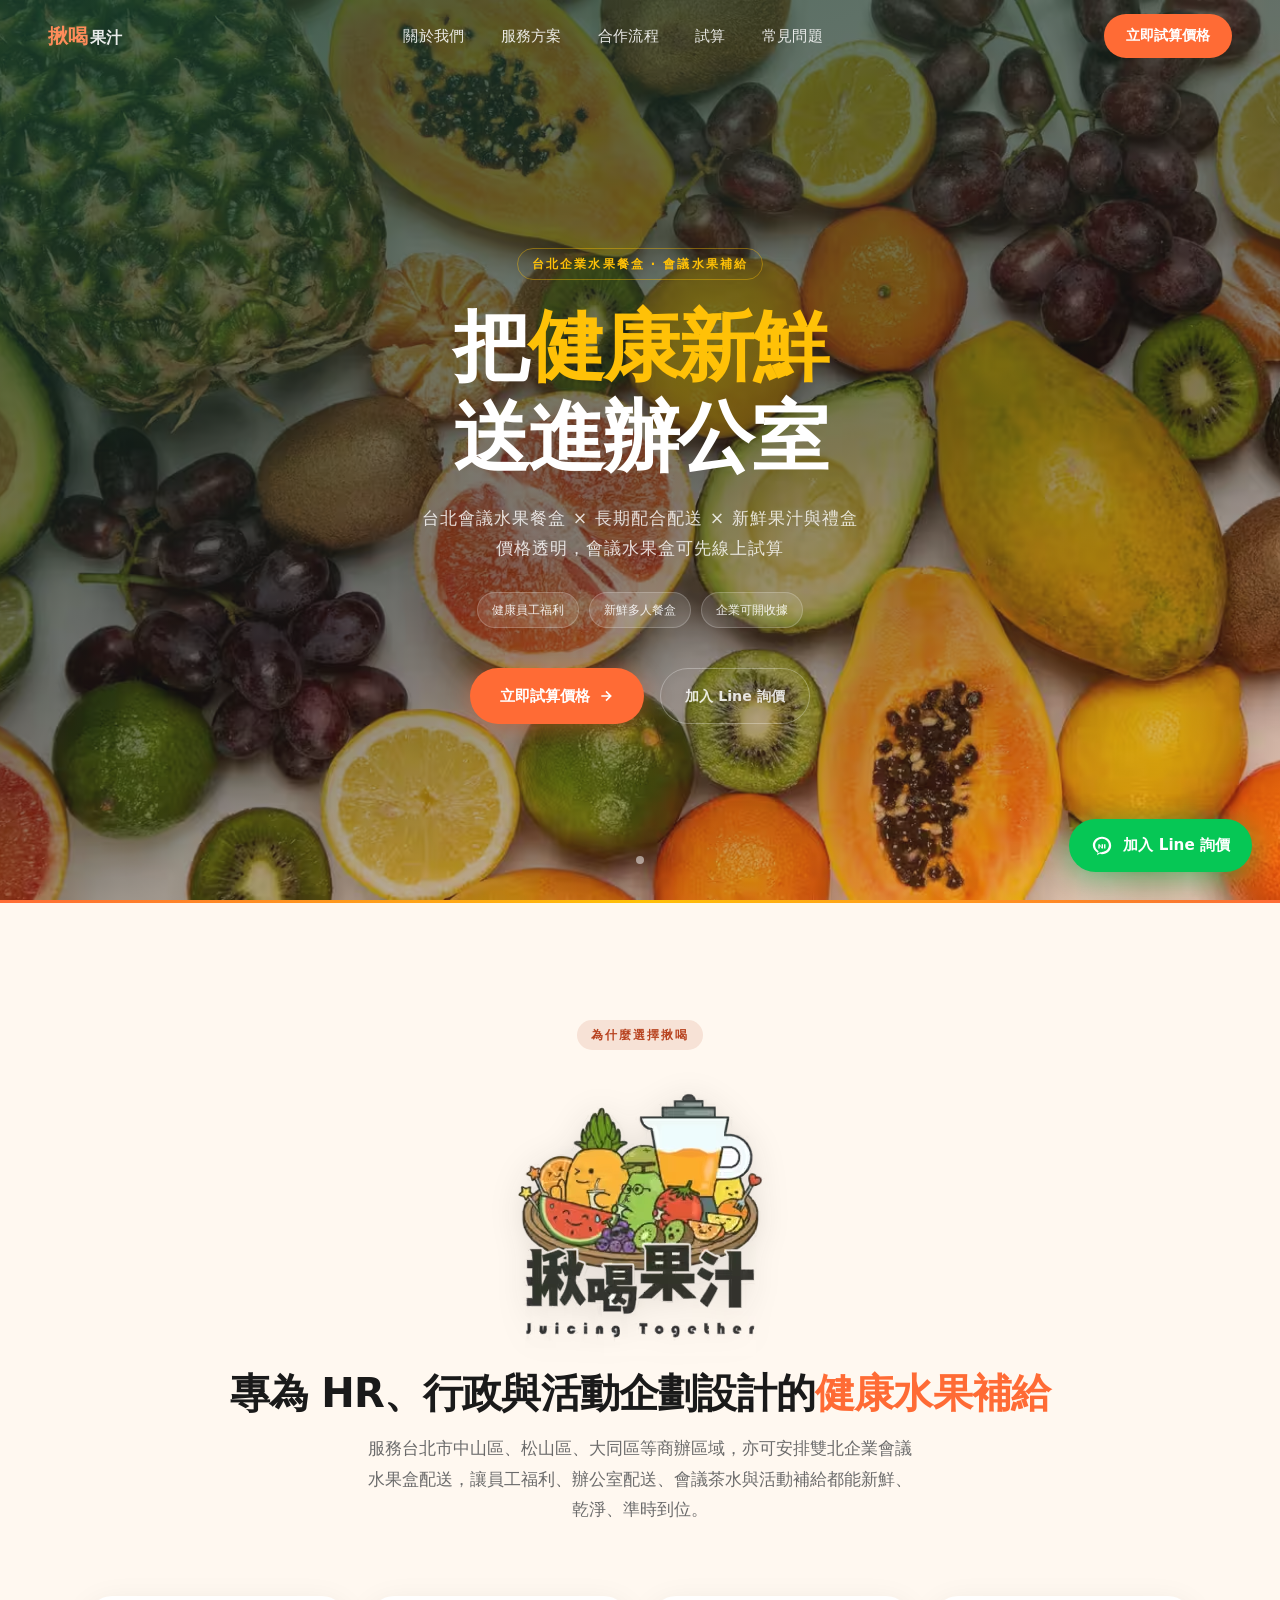
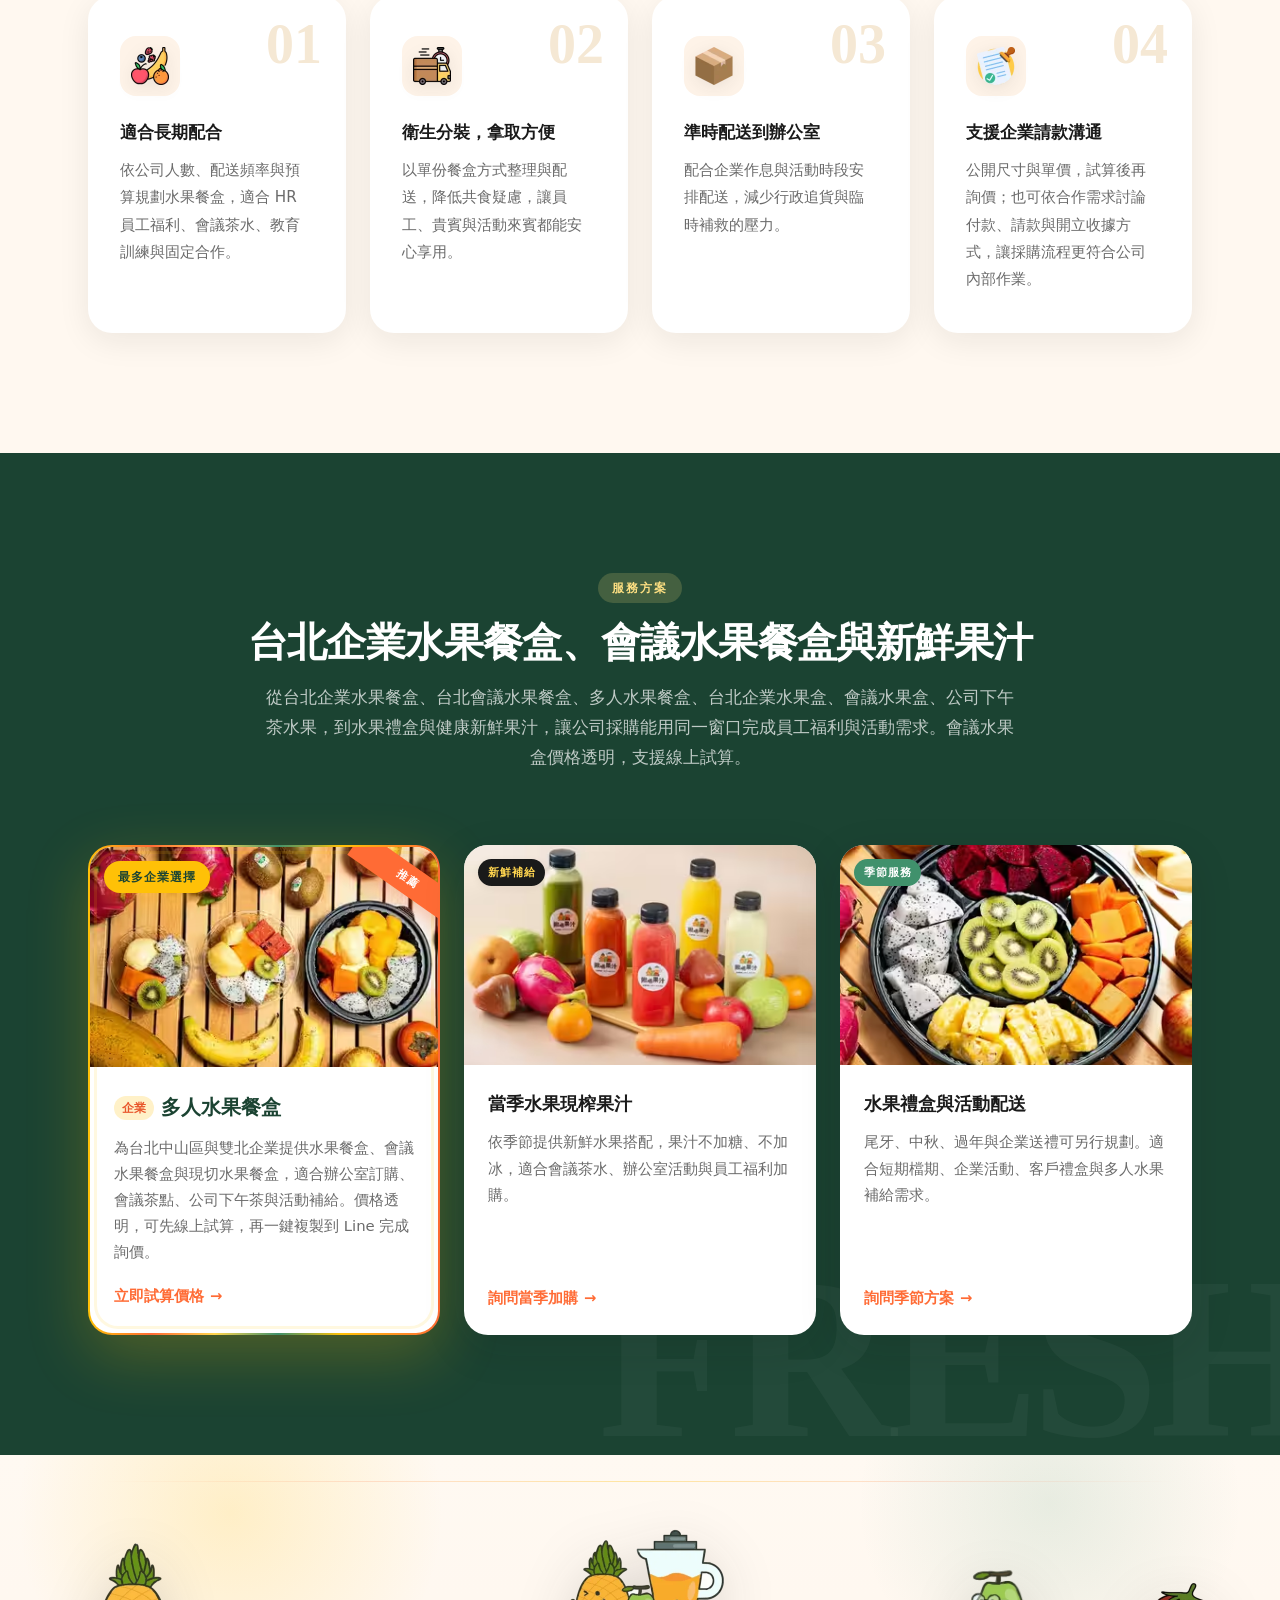
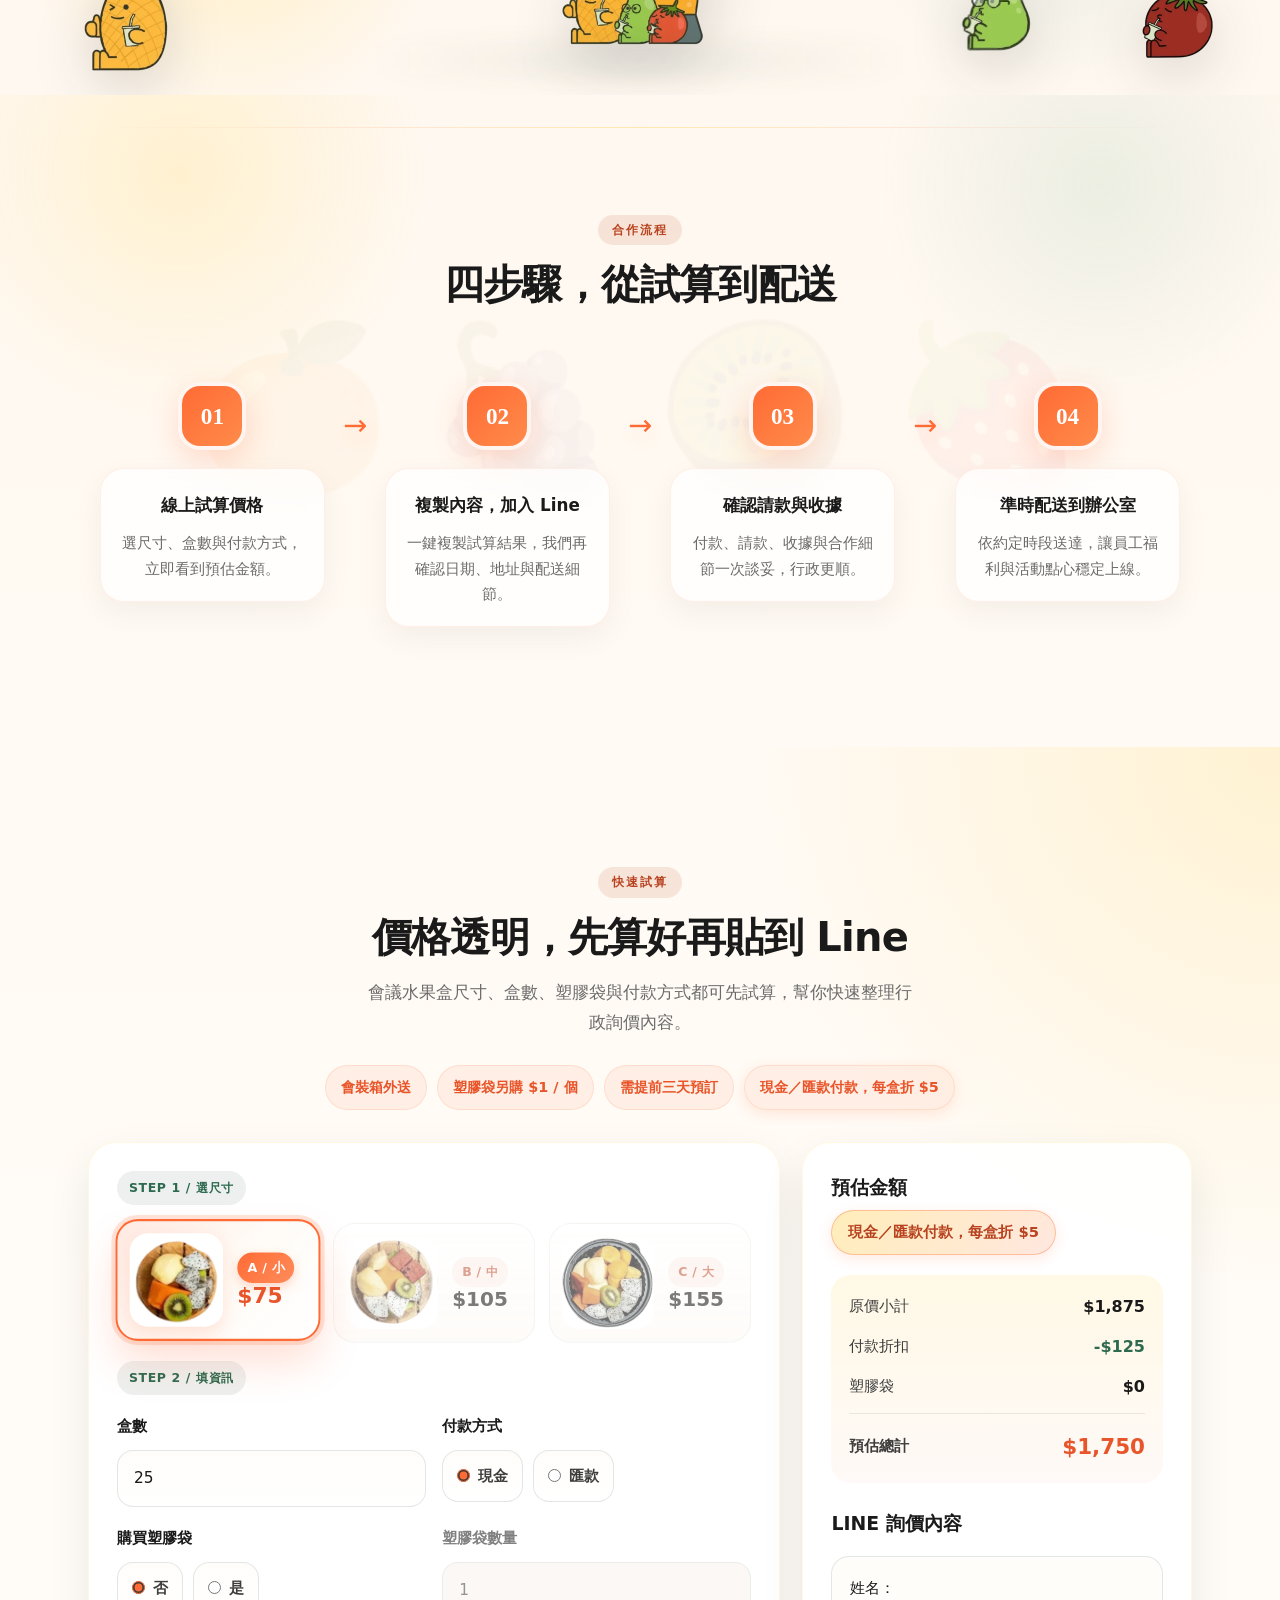
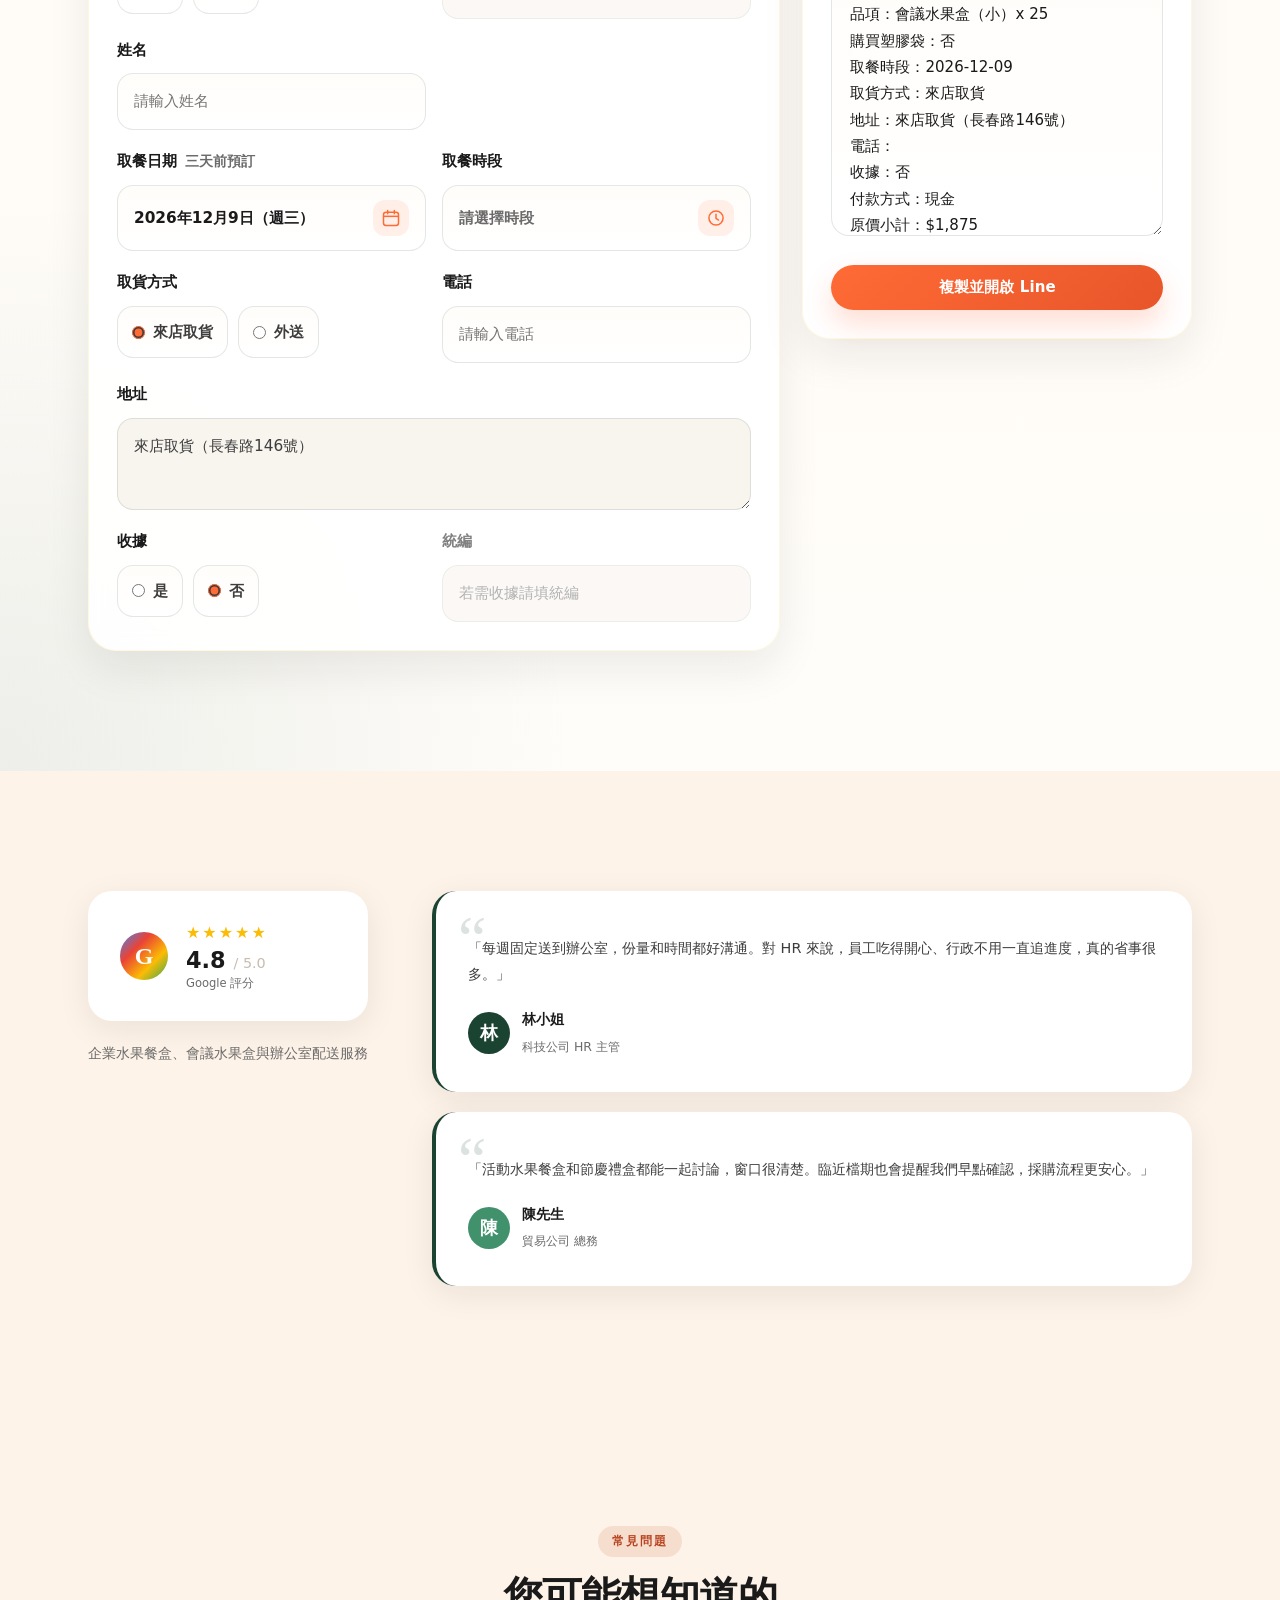
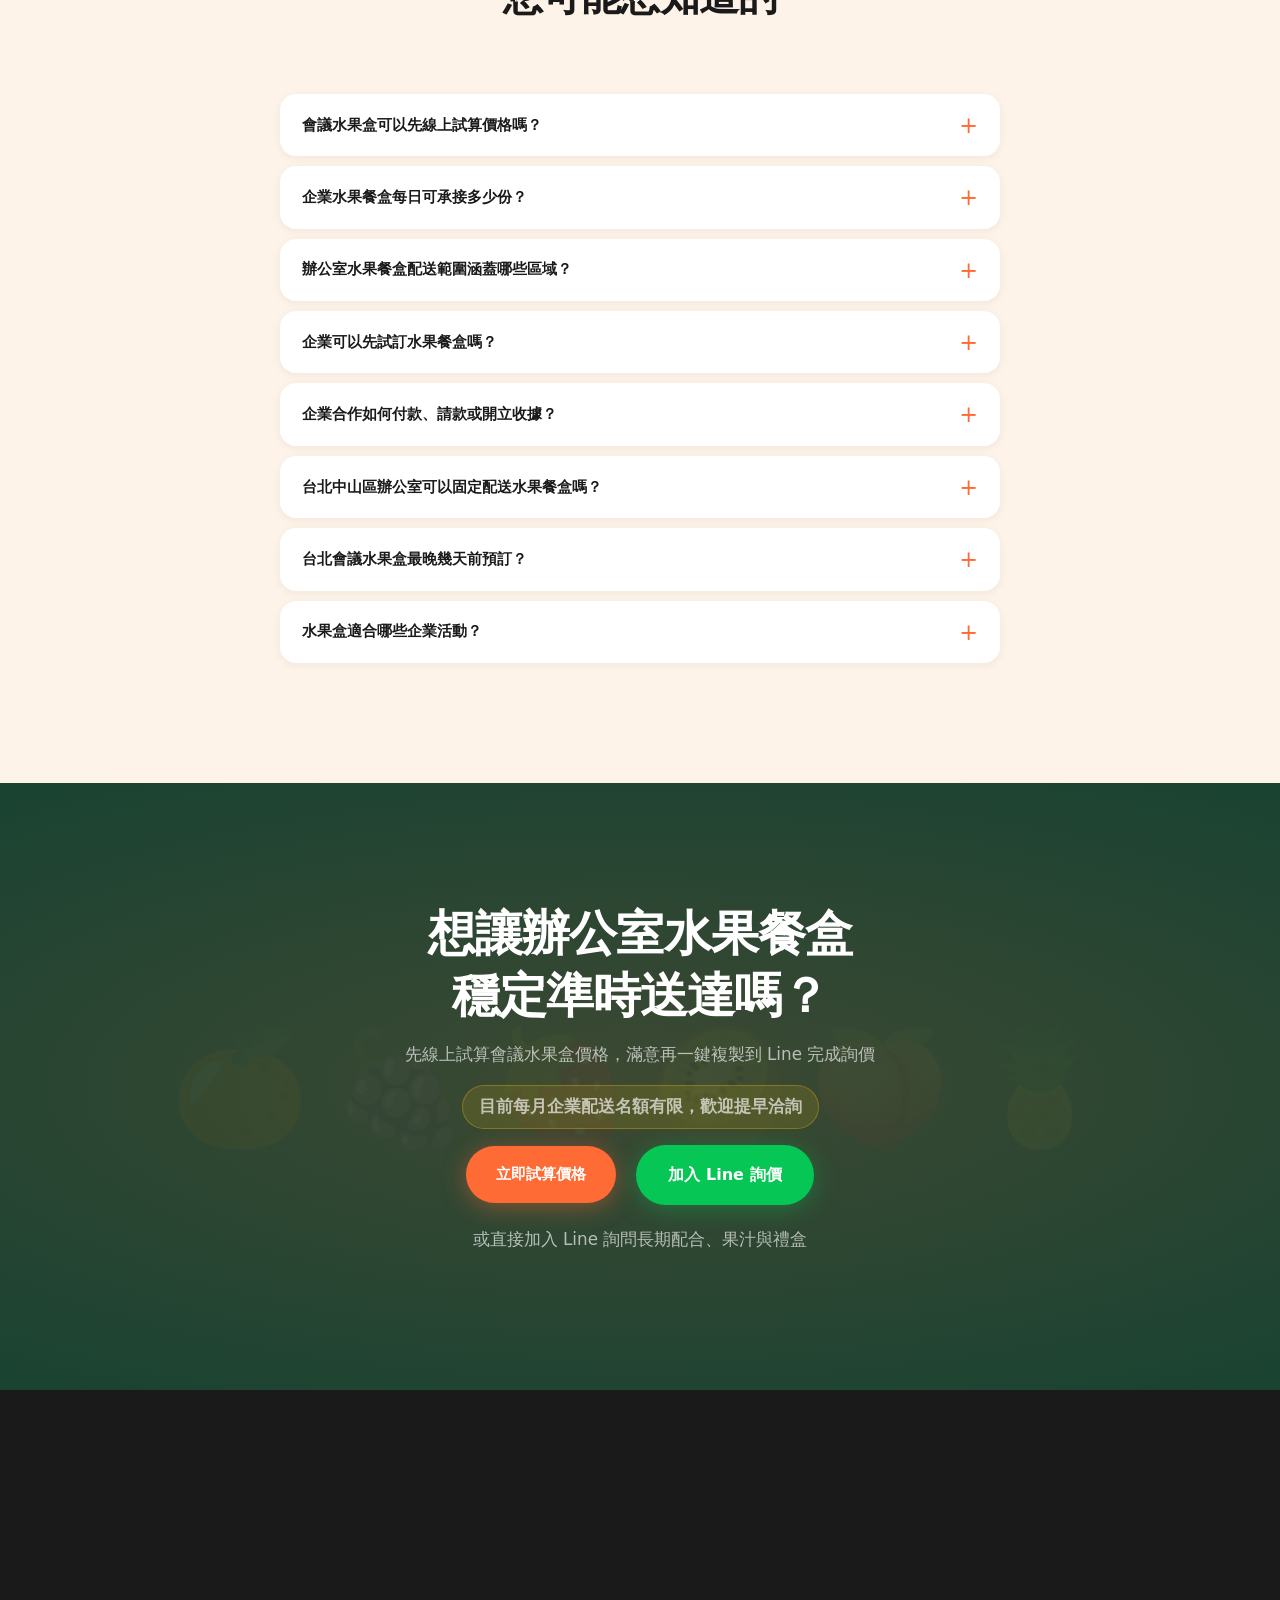
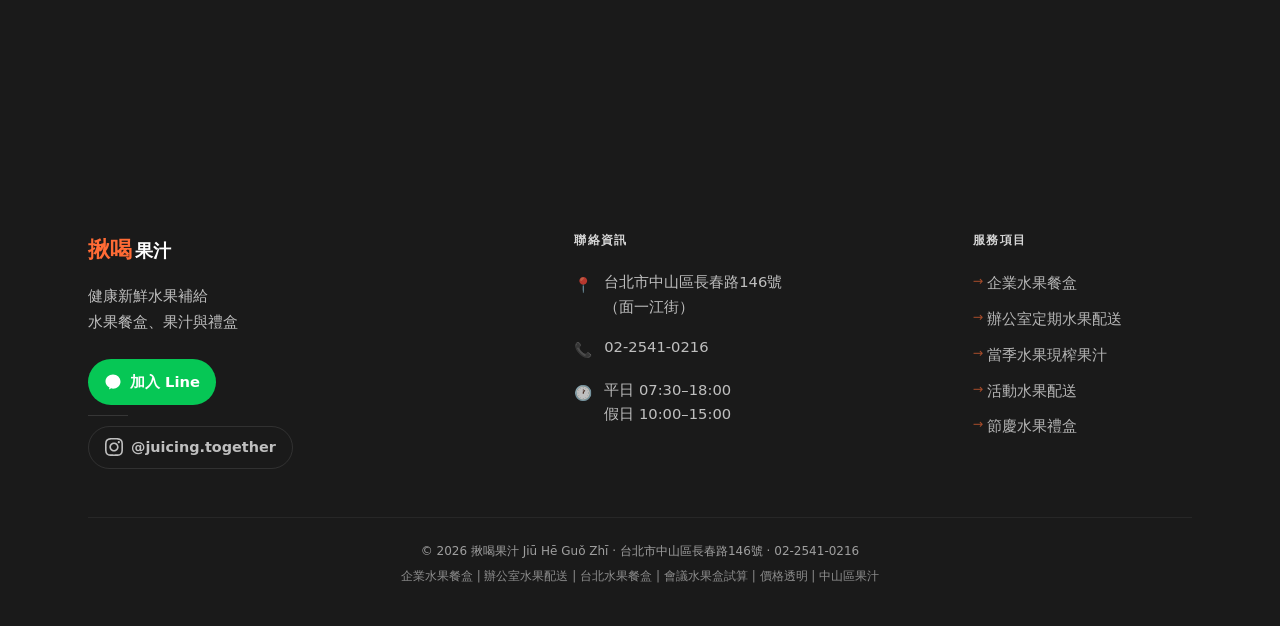
==== commit 715b0a30: "feat: improve SEO copy and section polish Refine homepage metadata, FAQ, social proof placement, and" ====
--- a/index.html
+++ b/index.html
@@ -13,7 +13,7 @@
         gtag('config', 'G-SNPWVLE2JY');
     </script>
 
-    <title>揪喝果汁｜台北會議水果餐盒・台北企業水果餐盒</title>
+    <title>揪喝果汁｜台北會議水果餐盒・台北企業水果餐盒外送・辦公室水果配送</title>
     <link rel="icon" type="image/png" href="assets/icons/favicon.png">
     <link rel="apple-touch-icon" href="assets/icons/apple-touch-icon.png">
     <meta name="description" content="台北中山區揪喝果汁提供台北企業水果餐盒、台北會議水果餐盒與辦公室配送。會議水果盒價格透明，支援線上試算，試算後一鍵複製到 Line 完成詢價，適合 HR 員工福利、會議水果盒與公司下午茶水果。">
@@ -35,7 +35,7 @@
     >
 
     <!-- Open Graph -->
-    <meta property="og:title" content="揪喝果汁｜台北會議水果餐盒・台北企業水果餐盒">
+    <meta property="og:title" content="揪喝果汁｜台北會議水果餐盒・台北企業水果餐盒外送・辦公室水果配送">
     <meta property="og:description" content="台北企業水果餐盒、台北會議水果餐盒與辦公室配送。會議水果盒價格透明，支援線上試算，試算後一鍵複製到 Line 完成詢價。">
     <meta property="og:type" content="website">
     <meta property="og:locale" content="zh_TW">
@@ -45,7 +45,7 @@
     <meta property="og:image:height" content="678">
     <!-- Twitter Card -->
     <meta name="twitter:card" content="summary_large_image">
-    <meta name="twitter:title" content="揪喝果汁｜台北會議水果餐盒">
+    <meta name="twitter:title" content="揪喝果汁｜台北會議水果餐盒・台北企業水果餐盒外送・辦公室水果配送">
     <meta name="twitter:description" content="台北企業水果餐盒與會議水果盒價格透明，支援線上試算。適合 HR 員工福利、行政採購、會議茶水與辦公室固定水果配送。">
     <meta name="twitter:image" content="https://juicing-together.pages.dev/assets/icons/social-share-image.jpg">
 
@@ -149,10 +149,18 @@
             },
             {
                 "@type": "Question",
-                "name": "會議茶水或教育訓練可以訂水果餐盒嗎？",
+                "name": "台北會議水果盒最晚幾天前預訂？",
                 "acceptedAnswer": {
                     "@type": "Answer",
-                    "text": "可以。企業會議、教育訓練、講座、員工下午茶與活動補給都可依人數、預算與配送時段規劃水果餐盒，也可加購現打果汁。"
+                    "text": "會議水果盒需提前三天預訂，方便安排備料、切配與配送時段。建議確認活動日期後盡早試算並加入 Line 詢價，我們會依排程協助安排。"
+                }
+            },
+            {
+                "@type": "Question",
+                "name": "水果盒適合哪些企業活動？",
+                "acceptedAnswer": {
+                    "@type": "Answer",
+                    "text": "企業會議、教育訓練、講座、董事會、記者會、辦公室下午茶、員工福利日與品牌活動都適合安排水果盒。可依人數、預算與時段規劃。"
                 }
             }
         ]
@@ -179,8 +187,8 @@
             <ul class="nav-links" role="list">
                 <li><a href="#why-us">關於我們</a></li>
                 <li><a href="#services">服務方案</a></li>
+                <li><a href="#process">合作流程</a></li>
                 <li><a href="#calculator">試算</a></li>
-                <li><a href="#process">合作流程</a></li>
                 <li><a href="#faq">常見問題</a></li>
             </ul>
             <a href="#calculator" class="nav-cta">
@@ -197,8 +205,8 @@
             <ul>
                 <li><a href="#why-us">關於我們</a></li>
                 <li><a href="#services">服務方案</a></li>
+                <li><a href="#process">合作流程</a></li>
                 <li><a href="#calculator">試算</a></li>
-                <li><a href="#process">合作流程</a></li>
                 <li><a href="#faq">常見問題</a></li>
                 <li>
                     <a href="#calculator" class="mobile-line-btn mobile-calc-btn">
@@ -280,7 +288,7 @@
                     <img src="assets/optimized/fruit-platter-490.webp" alt="" class="whyus-platter" width="490" height="490" loading="lazy" decoding="async" aria-hidden="true">
                 </picture>
                 <h2 class="section-title">專為 HR、行政與活動企劃設計的<strong>健康水果補給</strong></h2>
-                <p class="section-lead">為台北中山區企業提供適合多人享用的水果餐盒，讓員工福利、辦公室配送、會議茶水與活動補給都能新鮮、乾淨、準時到位。會議水果盒價格透明，可先線上試算。</p>
+                <p class="section-lead">服務台北市中山區、松山區、大同區等商辦區域，亦可安排雙北企業會議水果盒配送，讓員工福利、辦公室配送、會議茶水與活動補給都能新鮮、乾淨、準時到位。</p>
             </header>
             <div class="features-grid">
                 <div class="feature-card reveal">
@@ -409,47 +417,6 @@
                     </div>
                 </article>
 
-            </div>
-        </div>
-    </section>
-
-    <!-- ④ Social Proof -->
-    <section class="social-proof" id="reviews">
-        <div class="container">
-            <div class="proof-inner">
-                <div class="rating-block reveal">
-                    <div class="g-badge">
-                        <span class="g-logo">G</span>
-                        <div class="g-info">
-                            <div class="g-stars">★★★★★</div>
-                            <div class="g-score">4.8 <span>/ 5.0</span></div>
-                            <div class="g-label">Google 評分</div>
-                        </div>
-                    </div>
-                    <p class="proof-tagline">企業水果餐盒與辦公室配送服務</p>
-                </div>
-                <div class="testimonials reveal delay-1">
-                    <blockquote class="testimonial">
-                        <p>「每週固定送到辦公室，份量和時間都好溝通。對 HR 來說，員工吃得開心、行政不用一直追進度，真的省事很多。」</p>
-                        <footer>
-                            <div class="avatar">林</div>
-                            <div>
-                                <strong>林小姐</strong>
-                                <cite>科技公司 HR 主管</cite>
-                            </div>
-                        </footer>
-                    </blockquote>
-                    <blockquote class="testimonial">
-                        <p>「活動水果餐盒和節慶禮盒都能一起討論，窗口很清楚。臨近檔期也會提醒我們早點確認，採購流程更安心。」</p>
-                        <footer>
-                            <div class="avatar green">陳</div>
-                            <div>
-                                <strong>陳先生</strong>
-                                <cite>貿易公司 總務</cite>
-                            </div>
-                        </footer>
-                    </blockquote>
-                </div>
             </div>
         </div>
     </section>
@@ -746,6 +713,47 @@
         </div>
     </section>
 
+    <!-- ④ Social Proof -->
+    <section class="social-proof" id="reviews">
+        <div class="container">
+            <div class="proof-inner">
+                <div class="rating-block reveal">
+                    <div class="g-badge">
+                        <span class="g-logo">G</span>
+                        <div class="g-info">
+                            <div class="g-stars">★★★★★</div>
+                            <div class="g-score">4.8 <span>/ 5.0</span></div>
+                            <div class="g-label">Google 評分</div>
+                        </div>
+                    </div>
+                    <p class="proof-tagline">企業水果餐盒、會議水果盒與辦公室配送服務</p>
+                </div>
+                <div class="testimonials reveal delay-1">
+                    <blockquote class="testimonial">
+                        <p>「每週固定送到辦公室，份量和時間都好溝通。對 HR 來說，員工吃得開心、行政不用一直追進度，真的省事很多。」</p>
+                        <footer>
+                            <div class="avatar">林</div>
+                            <div>
+                                <strong>林小姐</strong>
+                                <cite>科技公司 HR 主管</cite>
+                            </div>
+                        </footer>
+                    </blockquote>
+                    <blockquote class="testimonial">
+                        <p>「活動水果餐盒和節慶禮盒都能一起討論，窗口很清楚。臨近檔期也會提醒我們早點確認，採購流程更安心。」</p>
+                        <footer>
+                            <div class="avatar green">陳</div>
+                            <div>
+                                <strong>陳先生</strong>
+                                <cite>貿易公司 總務</cite>
+                            </div>
+                        </footer>
+                    </blockquote>
+                </div>
+            </div>
+        </div>
+    </section>
+
     <!-- ⑥ FAQ -->
     <section class="faq" id="faq">
         <div class="container">
@@ -810,11 +818,20 @@
                 </div>
                 <div class="faq-item">
                     <button class="faq-q" aria-expanded="false">
-                        <span>會議茶水或教育訓練可以訂水果餐盒嗎？</span>
+                        <span>台北會議水果盒最晚幾天前預訂？</span>
                         <span class="faq-icon" aria-hidden="true">+</span>
                     </button>
                     <div class="faq-a">
-                        <p>可以。企業會議、教育訓練、講座、員工下午茶與活動補給都可依人數、預算與配送時段規劃水果餐盒，也可加購現打果汁。</p>
+                        <p>會議水果盒需提前三天預訂，方便安排備料、切配與配送時段。建議確認活動日期後盡早試算並加入 Line 詢價，我們會依排程協助安排。</p>
+                    </div>
+                </div>
+                <div class="faq-item">
+                    <button class="faq-q" aria-expanded="false">
+                        <span>水果盒適合哪些企業活動？</span>
+                        <span class="faq-icon" aria-hidden="true">+</span>
+                    </button>
+                    <div class="faq-a">
+                        <p>企業會議、教育訓練、講座、董事會、記者會、辦公室下午茶、員工福利日與品牌活動都適合安排水果盒。可依人數、預算與時段規劃。</p>
                     </div>
                 </div>
             </div>
--- a/style.min.css
+++ b/style.min.css
@@ -1 +1 @@
-:root{--orange:#FF6B35;--orange-dk:#E8552A;--orange-lt:#FF8C5A;--orange-text:#B8421F;--yellow:#FFC107;--yellow-lt:#FFD54F;--green:#1B4332;--green-mid:#2D6A4F;--green-lt:#40916C;--warm-white:#FFF8F0;--cream:#FEF3E8;--cream-dk:#F5E8D4;--dark:#1A1A1A;--gray-dk:#3D3D3D;--gray:#6B6B6B;--gray-lt:#C8BDB3;--border:#EDE3D9;--white:#FFFFFF;--font-sans:system-ui,-apple-system,BlinkMacSystemFont,'PingFang TC','Microsoft JhengHei',sans-serif;--font-serif:Georgia,'Times New Roman',serif;--r-sm:8px;--r-md:16px;--r-lg:24px;--r-xl:32px;--r-pill:999px;--sh-sm:0 2px 8px rgba(26,26,26,.06);--sh:0 8px 32px rgba(26,26,26,.08);--sh-md:0 12px 44px rgba(26,26,26,.12);--sh-lg:0 24px 64px rgba(26,26,26,.18);--ease:cubic-bezier(.4,0,.2,1);--t:.28s var(--ease);--t-md:.5s var(--ease);--t-lg:.75s var(--ease);--nav-h:72px;--nav-h-sm:56px;--container:1200px;--px:clamp(20px,4vw,48px);--section-py:clamp(72px,10vw,120px)}*,::after,::before{box-sizing:border-box;margin:0;padding:0}html{scroll-behavior:smooth;-webkit-text-size-adjust:100%;width:100%;max-width:100%;overflow-x:hidden}body{font-family:var(--font-sans);background:var(--warm-white);color:var(--dark);line-height:1.75;width:100%;max-width:100%;overflow-x:hidden}img{display:block;max-width:100%;height:auto}a{text-decoration:none;color:inherit}ul{list-style:none}address{font-style:normal}button{font-family:var(--font-sans);cursor:pointer;border:none;background:0 0}.container{max-width:var(--container);margin:0 auto;padding:0 var(--px)}.section-header{text-align:center;margin-bottom:clamp(40px,6vw,72px)}.eyebrow{display:inline-block;font-size:.72rem;font-weight:700;letter-spacing:.18em;text-transform:uppercase;color:var(--orange-text);background:rgba(184,66,31,.12);padding:5px 14px;border-radius:var(--r-pill);margin-bottom:14px}.eyebrow.light{color:#ffe082;background:rgba(255,224,130,.18)}.section-title{font-size:clamp(1.6rem,3.2vw,2.5rem);font-weight:900;color:var(--dark);line-height:1.28;letter-spacing:-.02em;margin-bottom:14px}.section-title.light{color:var(--white)}.section-title strong{color:var(--orange);font-weight:900}.whyus-platter{display:block;height:280px;width:auto;margin:12px auto;filter:drop-shadow(0 4px 16px rgba(26,26,26,.12));opacity:0;transform:scale(.15);transition:opacity .6s ease,transform .9s cubic-bezier(.34,1.56,.64,1)}.whyus-platter.platter-visible{opacity:1;transform:scale(1)}.section-lead{font-size:clamp(.9rem,1.6vw,1.05rem);color:var(--gray);max-width:560px;margin:0 auto;line-height:1.8}.section-lead.light{color:rgba(255,255,255,.72);max-width:760px}.reveal{opacity:0;transform:translateY(36px);transition:opacity var(--t-lg),transform var(--t-lg)}.reveal.visible{opacity:1;transform:translateY(0)}.reveal.delay-1{transition-delay:.12s}.reveal.delay-2{transition-delay:.24s}.reveal.delay-3{transition-delay:.36s}.animate-up{opacity:0;transform:translateY(28px);animation:slideUp .72s var(--ease) both}.delay-1{animation-delay:.15s}.delay-2{animation-delay:.32s}.delay-3{animation-delay:.48s}.delay-4{animation-delay:.64s}.delay-5{animation-delay:.8s}@keyframes slideUp{to{opacity:1;transform:translateY(0)}}.line-float{position:fixed;bottom:28px;right:28px;z-index:950;display:flex;align-items:center;gap:10px;background:#06c755;color:var(--white);padding:13px 22px;border-radius:var(--r-pill);font-size:.95rem;font-weight:700;box-shadow:0 6px 28px rgba(6,199,85,.45);transition:var(--t);animation:floatBob 3.2s ease-in-out infinite}.line-float:hover{background:#05b14c;transform:translateY(-4px);box-shadow:0 12px 40px rgba(6,199,85,.55);animation:none}.line-icon{width:22px;height:22px;fill:white;flex-shrink:0}@keyframes floatBob{0%,100%{transform:translateY(0)}50%{transform:translateY(-7px)}}.nav{position:fixed;inset:0 0 auto;z-index:900;transition:background var(--t),box-shadow var(--t)}.nav.scrolled{background:rgba(255,248,240,.95);backdrop-filter:blur(14px);-webkit-backdrop-filter:blur(14px);box-shadow:var(--sh-sm)}.nav-inner{display:flex;align-items:center;justify-content:space-between;height:var(--nav-h);padding:0 var(--px)}.nav-brand{display:flex;align-items:baseline;gap:3px;font-weight:900;line-height:1;transition:var(--t)}.brand-mark{font-size:1.25rem;color:var(--orange);letter-spacing:-.02em}.brand-sub{font-size:1rem;color:var(--dark)}.nav:not(.scrolled) .brand-mark{color:var(--orange-lt)}.nav:not(.scrolled) .brand-sub{color:rgba(255,255,255,.9)}.nav-links{display:flex;gap:36px}.nav-links a{font-size:.95rem;font-weight:500;letter-spacing:.02em;position:relative;transition:color var(--t)}.nav-links a::after{content:'';position:absolute;inset:auto 0 -3px;height:2px;background:var(--orange);transform:scaleX(0);transform-origin:left;transition:transform var(--t)}.nav-links a:hover::after{transform:scaleX(1)}.nav:not(.scrolled) .nav-links a{color:rgba(255,255,255,.88)}.nav.scrolled .nav-links a{color:var(--gray-dk)}.nav-links a:hover{color:var(--orange)!important}.nav-cta{background:var(--orange);color:var(--white)!important;padding:9px 22px;border-radius:var(--r-pill);font-size:.9rem;font-weight:700;transition:var(--t);white-space:nowrap}.nav-cta:hover{background:var(--orange-dk);transform:translateY(-1px);box-shadow:0 4px 16px rgba(255,107,53,.35)}.nav-toggle{display:none;flex-direction:column;justify-content:center;gap:5px;padding:6px;border-radius:var(--r-sm)}.nav-toggle span{display:block;width:22px;height:2px;background:var(--dark);border-radius:2px;transition:var(--t)}.nav:not(.scrolled) .nav-toggle span{background:#fff}.nav-toggle.open span:first-child{transform:translateY(7px) rotate(45deg)}.nav-toggle.open span:nth-child(2){opacity:0}.nav-toggle.open span:nth-child(3){transform:translateY(-7px) rotate(-45deg)}.nav-mobile{display:none;overflow:hidden;background:#fff;border-top:1px solid var(--border);box-shadow:var(--sh)}.nav-mobile.open{display:block}.nav-mobile ul{padding:12px 16px 20px;display:flex;flex-direction:column;gap:2px}.nav-mobile ul a{display:block;padding:11px 16px;font-weight:500;border-radius:var(--r-sm);transition:var(--t)}.nav-mobile ul a:hover{background:var(--cream);color:var(--orange)}.mobile-line-btn{background:#06c755!important;color:#fff!important;text-align:center;margin-top:6px;border-radius:var(--r-pill)!important;font-weight:700!important}.mobile-calc-btn{background:var(--orange)!important;margin-top:12px}.cta-line-note{margin-top:20px;margin-bottom:0;font-size:.88rem;color:rgba(255,255,255,.55)}.hero{position:relative;height:100svh;min-height:620px;display:flex;align-items:center;justify-content:center;overflow:hidden}.hero-bg{position:absolute;inset:0}.hero-bg picture{display:block;width:100%;height:100%}.hero-bg img{width:100%;height:100%;object-fit:cover;object-position:center 40%}.hero-overlay{position:absolute;inset:0;background:linear-gradient(160deg,rgba(27,67,50,.78) 0,rgba(26,26,26,.55) 55%,rgba(255,107,53,.2) 100%)}.hero-content{position:relative;z-index:5;text-align:center;padding:var(--nav-h) var(--px) 0;max-width:840px}.hero-eyebrow{display:inline-block;font-size:.72rem;font-weight:700;letter-spacing:.18em;text-transform:uppercase;color:var(--yellow);border:1px solid rgba(255,193,7,.4);padding:5px 14px;border-radius:var(--r-pill);margin-bottom:22px}.hero-title{font-size:clamp(2.4rem,6vw,4.8rem);font-weight:900;color:#fff;line-height:1.18;letter-spacing:-.03em;margin-bottom:20px}.hero-em{color:var(--yellow);font-weight:900;font-style:normal;font-family:inherit}.hero-tagline{font-size:clamp(.88rem,1.8vw,1.08rem);color:rgba(255,255,255,.82);letter-spacing:.06em;margin-bottom:28px}.hero-pills{display:flex;flex-wrap:wrap;gap:10px;justify-content:center;margin-bottom:40px}.hero-pills span{font-size:.78rem;font-weight:500;color:rgba(255,255,255,.88);background:rgba(255,255,255,.12);backdrop-filter:blur(6px);border:1px solid rgba(255,255,255,.2);padding:6px 14px;border-radius:var(--r-pill)}.hero-actions{display:flex;gap:16px;justify-content:center;flex-wrap:wrap}.btn-hero{display:inline-flex;align-items:center;gap:8px;background:var(--orange);color:#fff;font-size:.95rem;font-weight:700;padding:15px 30px;border-radius:var(--r-pill);transition:var(--t);box-shadow:0 4px 24px rgba(255,107,53,.4)}.btn-hero:hover{background:var(--orange-dk);transform:translateY(-2px);box-shadow:0 8px 36px rgba(255,107,53,.5)}.btn-hero-ghost{display:inline-flex;align-items:center;gap:8px;color:rgba(255,255,255,.85);font-size:.88rem;font-weight:600;padding:14px 24px;border-radius:var(--r-pill);border:1px solid rgba(255,255,255,.3);backdrop-filter:blur(6px);transition:var(--t)}.btn-hero-ghost:hover{background:rgba(255,255,255,.12);color:#fff;border-color:rgba(255,255,255,.5)}.hero-scroll-indicator{position:absolute;bottom:36px;left:50%;transform:translateX(-50%);z-index:5}.scroll-dot{width:8px;height:8px;border-radius:50%;background:rgba(255,255,255,.5);animation:scrollBounce 2s ease-in-out infinite}@keyframes scrollBounce{0%,100%{transform:translateY(0);opacity:.5}50%{transform:translateY(14px);opacity:1}}.why-us{padding:var(--section-py) 0;background:var(--warm-white);position:relative}.why-us::before{content:'';position:absolute;top:0;left:0;right:0;height:3px;background:linear-gradient(90deg,var(--orange),var(--yellow),var(--orange))}.features-grid{display:grid;grid-template-columns:repeat(4,1fr);gap:24px}.feature-card{background:#fff;border-radius:var(--r-lg);padding:40px 32px;box-shadow:var(--sh);position:relative;overflow:hidden;transition:transform var(--t),box-shadow var(--t)}.feature-card::before{content:'';position:absolute;inset:0 auto 0 0;width:4px;background:var(--orange);transform:scaleY(0);transform-origin:bottom;transition:transform var(--t-md)}.feature-card:hover{transform:translateY(-6px);box-shadow:var(--sh-lg)}.feature-card:hover::before{transform:scaleY(1)}.feature-num{position:absolute;top:20px;right:24px;font-family:var(--font-serif);font-size:3.5rem;font-weight:600;color:var(--cream-dk);line-height:1;pointer-events:none;user-select:none}.feature-icon-wrap{width:60px;height:60px;background:var(--cream);border-radius:var(--r-md);display:flex;align-items:center;justify-content:center;margin-bottom:22px;transition:var(--t)}.feature-card:hover .feature-icon-wrap{background:rgba(255,107,53,.1)}.feature-icon{font-size:1.8rem}.feature-icon-img{width:38px;height:38px;object-fit:contain;filter:drop-shadow(0 4px 8px rgba(26,26,26,.08))}.feature-card h3{font-size:1.05rem;font-weight:700;color:var(--dark);margin-bottom:10px}.feature-card p{font-size:.95rem;color:var(--gray);line-height:1.78}.services{background:var(--green);padding:var(--section-py) 0;position:relative;overflow:hidden}.services-bg-text{position:absolute;bottom:-20px;right:-40px;pointer-events:none;user-select:none}.services-bg-text::before{content:attr(data-text);font-family:var(--font-serif);font-size:clamp(8rem,18vw,18rem);font-weight:600;color:rgba(255,255,255,.04);line-height:1;letter-spacing:-.04em}.services-grid{display:grid;grid-template-columns:repeat(3,1fr);gap:24px;position:relative;z-index:2}.service-card{background:#fff;border-radius:var(--r-lg);overflow:hidden;box-shadow:var(--sh-md);transition:transform var(--t),box-shadow var(--t);display:flex;flex-direction:column;position:relative}.service-card:hover{transform:translateY(-10px);box-shadow:var(--sh-lg)}.service-card-highlight{border:2px solid transparent;background:linear-gradient(white,#fff) padding-box,linear-gradient(90deg,var(--yellow) 0,var(--orange) 18%,var(--yellow-lt) 36%,var(--green-lt) 54%,var(--yellow) 72%,var(--orange) 100%) border-box;background-size:auto,100% 100%;box-shadow:0 20px 62px rgba(255,193,7,.24)}.service-card-highlight::before{content:'';position:absolute;inset:4px;border-radius:inherit;box-shadow:inset 0 0 0 3px rgba(255,193,7,.12);pointer-events:none;z-index:2}.service-card-highlight .service-badge{background:var(--yellow);color:var(--green);padding:6px 14px;font-size:.72rem;box-shadow:0 8px 24px rgba(255,193,7,.38)}.service-card-highlight .service-body h3{color:var(--green);font-size:1.22rem}.service-ribbon{position:absolute;top:18px;right:-34px;z-index:4;width:128px;transform:rotate(35deg);background:var(--orange);color:#fff;text-align:center;font-size:.68rem;font-weight:900;letter-spacing:.14em;padding:5px 0;box-shadow:0 8px 20px rgba(232,85,42,.32)}.service-title-kicker{display:inline-flex;align-items:center;margin-right:7px;padding:2px 8px;border-radius:var(--r-pill);background:rgba(255,193,7,.22);color:var(--orange-dk);font-size:.72rem;font-weight:900;vertical-align:middle}.service-img-wrap{position:relative;height:220px;overflow:hidden}.service-img-wrap picture{display:block;width:100%;height:100%}.service-img-wrap img{width:100%;height:100%;object-fit:cover;transition:transform .6s var(--ease)}.service-card:hover .service-img-wrap img{transform:scale(1.07)}.service-badge{position:absolute;top:14px;left:14px;font-size:.68rem;font-weight:700;letter-spacing:.08em;text-transform:uppercase;color:var(--orange);background:#fff;padding:4px 10px;border-radius:var(--r-pill);box-shadow:var(--sh-sm)}.service-badge.accent{color:var(--yellow-lt);background:var(--dark)}.service-badge.green{color:#fff;background:var(--green-lt)}.service-body{padding:24px;flex:1;display:flex;flex-direction:column}.service-body h3{font-size:1.1rem;font-weight:700;color:var(--dark);margin-bottom:10px}.service-body p{font-size:.93rem;color:var(--gray);line-height:1.75;flex:1;margin-bottom:18px}.service-cta{display:inline-flex;align-items:center;gap:6px;font-size:.92rem;font-weight:700;color:var(--orange);transition:var(--t);align-self:flex-start;margin-top:auto}.service-cta:hover{color:var(--orange-dk);letter-spacing:.02em}.service-cta span{display:inline-block;transition:transform var(--t)}.service-cta:hover span{transform:translateX(4px)}.social-proof{padding:var(--section-py) 0;background:var(--cream)}.proof-inner{display:grid;grid-template-columns:280px 1fr;gap:64px;align-items:start}.g-badge{display:flex;gap:18px;align-items:center;background:#fff;border-radius:var(--r-lg);padding:28px 32px;box-shadow:var(--sh);margin-bottom:20px}.g-logo{display:flex;align-items:center;justify-content:center;width:48px;height:48px;border-radius:50%;background:linear-gradient(135deg,#4285f4,#ea4335,#fbbc05,#34a853);color:#fff;font-size:1.5rem;font-weight:900;font-family:var(--font-serif);flex-shrink:0}.g-stars{color:#fbbc05;font-size:1rem;letter-spacing:2px;margin-bottom:2px}.g-score{font-size:1.4rem;font-weight:900;color:var(--dark);line-height:1;margin-bottom:2px}.g-score span{font-size:.9rem;font-weight:400;color:var(--gray-lt)}.g-label{font-size:.72rem;color:var(--gray)}.proof-tagline{font-size:.88rem;color:var(--gray);text-align:center}.testimonials{display:flex;flex-direction:column;gap:20px}.testimonial{background:#fff;border-radius:var(--r-lg);padding:32px;box-shadow:var(--sh);border-left:4px solid var(--green);position:relative}.testimonial::before{content:'\201C';position:absolute;top:16px;left:22px;font-family:var(--font-serif);font-size:4rem;color:var(--green);opacity:.15;line-height:1}.testimonial p{font-size:.9rem;color:var(--gray-dk);line-height:1.82;margin-bottom:20px;padding-top:12px}.testimonial footer{display:flex;align-items:center;gap:12px}.avatar{width:42px;height:42px;border-radius:50%;background:var(--green);color:#fff;font-size:1.1rem;font-weight:700;display:flex;align-items:center;justify-content:center;flex-shrink:0}.avatar.green{background:var(--green-lt)}.testimonial footer strong{display:block;font-size:.88rem;font-weight:700;color:var(--dark)}.testimonial footer cite{font-style:normal;font-size:.78rem;color:var(--gray)}.fruit-parade{position:relative;height:200px;background:var(--cream);overflow:hidden}.fp-char{position:absolute;bottom:0;opacity:0;cursor:default;user-select:none}.fruit-parade.parade-go .fp-char{will-change:transform,opacity}.fp-char img{display:block;height:160px;width:auto;filter:drop-shadow(0 10px 20px rgba(26,26,26,.18))}.fp-pineapple{left:5%}.fp-combo{left:50%;transform:translateX(-50%)}.fp-pear{right:18%}.fp-tomato{right:4%}@keyframes fpFromLeft{0%{opacity:0;transform:translateX(-110%) rotate(-18deg) scale(.7)}55%{opacity:1;transform:translateX(6%) rotate(5deg) scale(1.06)}75%{transform:translateX(-3%) rotate(-2deg) scale(.98)}100%{opacity:1;transform:translateX(0) rotate(0) scale(1)}}@keyframes fpFromRight{0%{opacity:0;transform:translateX(110%) rotate(18deg) scale(.7)}55%{opacity:1;transform:translateX(-6%) rotate(-5deg) scale(1.06)}75%{transform:translateX(3%) rotate(2deg) scale(.98)}100%{opacity:1;transform:translateX(0) rotate(0) scale(1)}}@keyframes fpFromBelow{0%{opacity:0;transform:translateX(-50%) translateY(130px) scale(.5)}55%{opacity:1;transform:translateX(-50%) translateY(-22px) scale(1.1)}75%{transform:translateX(-50%) translateY(8px) scale(.97)}100%{opacity:1;transform:translateX(-50%) translateY(0) scale(1)}}@keyframes fpFloat1{0%,100%{transform:translateY(0) rotate(0)}50%{transform:translateY(-16px) rotate(3deg)}}@keyframes fpFloat2{0%,100%{transform:translateX(-50%) translateY(0) rotate(0)}50%{transform:translateX(-50%) translateY(-12px) rotate(-2deg)}}@keyframes fpFloat3{0%,100%{transform:translateY(0) rotate(0)}50%{transform:translateY(-14px) rotate(2deg)}}.fruit-parade.parade-go .fp-pineapple{animation:fpFromLeft .95s cubic-bezier(.34,1.56,.64,1) 0s forwards}.fruit-parade.parade-go .fp-pear{animation:fpFromRight .95s cubic-bezier(.34,1.56,.64,1) .14s forwards}.fruit-parade.parade-go .fp-tomato{animation:fpFromRight .95s cubic-bezier(.34,1.56,.64,1) .28s forwards}.fruit-parade.parade-go .fp-combo{animation:fpFromBelow .95s cubic-bezier(.34,1.56,.64,1) .44s forwards}.fp-pineapple.fp-float{opacity:1;animation:fpFloat1 3.4s ease-in-out infinite}.fp-pear.fp-float{opacity:1;animation:fpFloat3 3.8s ease-in-out infinite}.fp-tomato.fp-float{opacity:1;animation:fpFloat1 3s ease-in-out infinite}.fp-combo.fp-float{opacity:1;animation:fpFloat2 4s ease-in-out infinite}.fp-pear img{height:150px}.fp-tomato img{height:130px}.fp-combo img{height:190px}.fp-char:hover img{animation:fpWiggle .5s ease-in-out}@keyframes fpWiggle{0%,100%{transform:rotate(0)}25%{transform:rotate(-10deg) scale(1.08)}75%{transform:rotate(10deg) scale(1.08)}}.process{padding:var(--section-py) 0;background:var(--warm-white);position:relative;overflow:hidden}.process-deco{position:absolute;top:50%;left:50%;transform:translate(-50%,-50%);font-size:10rem;opacity:.03;display:flex;gap:32px;pointer-events:none;user-select:none;white-space:nowrap}.steps{display:grid;grid-template-columns:1fr auto 1fr auto 1fr auto 1fr;gap:0 16px;align-items:start;max-width:960px;margin:0 auto;position:relative}.step{text-align:center}.step-num{display:inline-flex;align-items:center;justify-content:center;width:60px;height:60px;border-radius:50%;background:var(--orange);color:#fff;font-family:var(--font-serif);font-size:1.4rem;font-weight:600;margin:0 auto 18px;box-shadow:0 4px 20px rgba(255,107,53,.32);transition:transform var(--t),box-shadow var(--t)}.step:hover .step-num{transform:scale(1.08);box-shadow:0 8px 32px rgba(255,107,53,.42)}.step-body h3{font-size:.95rem;font-weight:700;color:var(--dark);margin-bottom:6px}.step-body p{font-size:.8rem;color:var(--gray);line-height:1.65}.step-arrow{font-size:1.5rem;color:var(--orange);opacity:.4;align-self:center;margin-bottom:40px;transition:opacity var(--t-lg)}.step-arrow.visible{opacity:1}.calculator{padding:var(--section-py) 0;scroll-margin-top:var(--nav-h);background:radial-gradient(circle at top right,rgba(255,193,7,.14),transparent 26%),radial-gradient(circle at bottom left,rgba(27,67,50,.08),transparent 28%),linear-gradient(180deg,#fffaf4 0,#fffdf9 100%)}.calculator .section-header{margin-bottom:28px}.calculator-notes{display:flex;flex-wrap:wrap;justify-content:center;gap:10px;margin-bottom:32px}.calculator-notes span{display:inline-flex;align-items:center;padding:9px 15px;border-radius:var(--r-pill);background:rgba(255,107,53,.08);border:1px solid rgba(255,107,53,.14);color:var(--orange-dk);font-size:.9rem;font-weight:700}.calculator-highlight{background:linear-gradient(135deg,rgba(255,193,7,.28),rgba(255,107,53,.16));border:1.5px solid rgba(255,107,53,.35);color:var(--orange-text);font-weight:800;box-shadow:0 4px 14px rgba(255,107,53,.14)}.calculator-summary-head .calculator-highlight{display:inline-flex;width:fit-content;align-items:center;padding:10px 16px;border-radius:var(--r-pill);font-size:.92rem;line-height:1.5;margin-bottom:20px}.calculator-layout{display:grid;grid-template-columns:minmax(0,1.28fr) minmax(300px,.72fr);gap:22px;align-items:start}.calculator-card{background:rgba(255,255,255,.92);border:1px solid rgba(255,193,7,.12);border-radius:28px;box-shadow:0 18px 44px rgba(26,26,26,.08);padding:28px;backdrop-filter:blur(8px)}.calculator-grid{display:grid;grid-template-columns:1fr;gap:22px;align-items:start}.calculator-item-picker{display:flex;flex-direction:column;gap:18px}.calculator-item-head{display:flex;flex-direction:column;gap:8px}.calculator-kicker{display:inline-flex;width:fit-content;align-items:center;padding:6px 12px;border-radius:var(--r-pill);background:rgba(27,67,50,.08);color:var(--green-mid);font-size:.78rem;font-weight:800;letter-spacing:.05em;text-transform:uppercase}.calculator-item-head h3{font-size:1.8rem;font-weight:900;color:var(--dark);letter-spacing:-.02em;line-height:1.1}.calculator-item-head p{max-width:560px;font-size:.95rem;color:var(--gray);line-height:1.75}.calculator-image-block{position:static}.calculator-image-stack{display:grid;grid-template-columns:repeat(3,minmax(0,1fr));gap:14px}.calculator-size-card{position:relative;display:grid;grid-template-columns:92px 1fr;gap:14px;align-items:center;padding:12px;border-radius:22px;background:linear-gradient(180deg,rgba(255,255,255,.96),rgba(255,248,240,.88));border:1px solid rgba(255,193,7,.14);box-shadow:0 14px 28px rgba(26,26,26,.06);cursor:pointer;transition:transform var(--t),border-color var(--t),box-shadow var(--t)}.calculator-size-card:hover{transform:translateY(-2px);border-color:rgba(255,107,53,.24);box-shadow:0 18px 36px rgba(26,26,26,.08)}.calculator-size-card.featured{border-color:rgba(255,107,53,.22);box-shadow:0 18px 32px rgba(255,107,53,.08)}.calculator-size-card.featured:has(.size-card-input:checked){border-color:var(--orange)}.size-card-input{position:absolute;inset:0;opacity:0;cursor:pointer}.calculator-image-stack:has(.size-card-input:checked) .calculator-size-card:not(:has(.size-card-input:checked)){opacity:.58;filter:saturate(.7);border-color:rgba(27,67,50,.08);box-shadow:none;transform:none}.calculator-size-card:has(.size-card-input:checked){border:2px solid var(--orange);background:linear-gradient(135deg,rgba(255,107,53,.14) 0,rgba(255,252,247,.98) 52%,#fff 100%);box-shadow:0 0 0 4px rgba(255,107,53,.18),0 22px 40px rgba(255,107,53,.2);transform:translateY(-3px) scale(1.015);z-index:1}.calculator-size-card:has(.size-card-input:checked) .calculator-size-media{box-shadow:0 8px 20px rgba(255,107,53,.18)}.calculator-size-card:has(.size-card-input:checked) .size-badge{background:linear-gradient(135deg,var(--orange) 0,var(--orange-lt) 100%);color:#fff;box-shadow:0 4px 12px rgba(255,107,53,.28)}.calculator-size-card:has(.size-card-input:checked) .calculator-size-copy strong{color:var(--orange-dk);font-size:1.34rem}.calculator-size-media{width:92px;height:92px;border-radius:18px;background:#fff;display:flex;align-items:center;justify-content:center;overflow:hidden}.calculator-size-image{width:100%;height:100%;object-fit:cover;display:block}.calculator-size-copy{display:flex;flex-direction:column;gap:2px}.calculator-size-copy strong{font-size:1.25rem;color:var(--dark);line-height:1}.calculator-size-copy span:last-child{font-size:.88rem;color:var(--gray);line-height:1.6}.size-badge{display:inline-flex;width:fit-content;align-items:center;padding:4px 10px;border-radius:var(--r-pill);background:rgba(255,107,53,.1);color:var(--orange-dk);font-size:.78rem;font-weight:800;letter-spacing:.02em}.calculator-form-block{display:flex;flex-direction:column;gap:18px}.calculator-two-cols{display:grid;grid-template-columns:repeat(2,minmax(0,1fr));gap:16px}.calculator-field{display:flex;flex-direction:column;gap:10px}.calculator-field-spacer{min-height:1px}.calculator-label{font-size:.96rem;font-weight:800;color:var(--dark)}.calculator-label-row{display:flex;align-items:baseline;flex-wrap:wrap;gap:8px}.calculator-label-note{font-size:.86rem;font-weight:700;color:var(--gray)}.calculator-input{width:100%;border:1px solid rgba(27,67,50,.12);border-radius:16px;padding:14px 16px;font:inherit;font-size:.96rem;color:var(--dark);background:linear-gradient(180deg,#fffdfa 0,#fff 100%);transition:border-color var(--t),box-shadow var(--t),background var(--t),transform var(--t)}.calculator-input:hover{border-color:rgba(255,107,53,.28)}.calculator-input:focus{outline:0;border-color:rgba(255,107,53,.6);box-shadow:0 0 0 4px rgba(255,107,53,.12);background:#fff;transform:translateY(-1px)}.calculator-input:disabled,.calculator-input[readonly]{background:#f8f4ee;color:var(--gray-dk)}.calculator-input-date,.calculator-input-time{min-height:52px}.picker-wrap{position:relative}.picker-native-input{position:absolute;width:1px;height:1px;padding:0;margin:-1px;overflow:hidden;clip:rect(0,0,0,0);white-space:nowrap;border:0}.picker-trigger{display:flex;align-items:center;justify-content:space-between;gap:12px;width:100%;min-height:52px;text-align:left;cursor:pointer;font:inherit;appearance:none;-webkit-appearance:none}.picker-trigger-value{flex:1;min-width:0;font-size:.96rem;font-weight:700;color:var(--dark)}.picker-trigger-value.is-placeholder{color:var(--gray);font-weight:600}.picker-trigger-icon{display:inline-flex;align-items:center;justify-content:center;flex-shrink:0;width:36px;height:36px;border-radius:12px;background:rgba(255,107,53,.1);color:var(--orange);transition:background var(--t),color var(--t),transform var(--t)}.picker-trigger:focus-visible .picker-trigger-icon,.picker-trigger:hover .picker-trigger-icon,.picker-wrap.is-open .picker-trigger-icon{background:rgba(255,107,53,.18);color:var(--orange-dk)}.picker-wrap.is-open .picker-trigger{border-color:rgba(255,107,53,.6);box-shadow:0 0 0 4px rgba(255,107,53,.12);background:#fff}.picker-backdrop{position:fixed;inset:0;z-index:80;background:rgba(26,26,26,.28);backdrop-filter:blur(2px);-webkit-backdrop-filter:blur(2px);animation:pickerFadeIn .2s var(--ease)}.picker-popup{position:absolute;top:calc(100% + 10px);left:0;right:0;z-index:81;padding:16px;border:1px solid rgba(27,67,50,.12);border-radius:20px;background:linear-gradient(180deg,#fffdfa 0,#fff 100%);box-shadow:var(--sh-md);animation:pickerSlideIn .24s var(--ease)}.picker-head{display:flex;align-items:center;justify-content:space-between;gap:8px;margin-bottom:14px}.picker-title{font-size:1rem;font-weight:800;color:var(--dark);letter-spacing:.02em}.picker-nav{display:inline-flex;align-items:center;justify-content:center;width:36px;height:36px;border:1px solid rgba(27,67,50,.1);border-radius:12px;background:#fff;color:var(--green-mid);font-size:1.35rem;line-height:1;cursor:pointer;transition:border-color var(--t),background var(--t),color var(--t),transform var(--t)}.picker-nav:hover{border-color:rgba(255,107,53,.35);background:rgba(255,107,53,.08);color:var(--orange-dk);transform:translateY(-1px)}.picker-weekdays{display:grid;grid-template-columns:repeat(7,1fr);gap:4px;margin-bottom:8px}.picker-weekdays span{text-align:center;font-size:.78rem;font-weight:800;color:var(--gray);padding:4px 0}.picker-grid{display:grid;grid-template-columns:repeat(7,1fr);gap:4px}.picker-day{display:inline-flex;align-items:center;justify-content:center;min-width:0;aspect-ratio:1;border:none;border-radius:12px;background:0 0;color:var(--dark);font:inherit;font-size:.9rem;font-weight:700;cursor:pointer;transition:background var(--t),color var(--t),box-shadow var(--t),transform var(--t)}.picker-day:hover:not(:disabled){background:rgba(255,107,53,.1);color:var(--orange-dk);transform:translateY(-1px)}.picker-day.is-today:not(.is-selected){box-shadow:inset 0 0 0 1.5px rgba(45,106,79,.35);color:var(--green-mid)}.picker-day.is-selected{background:linear-gradient(135deg,var(--orange) 0,var(--orange-lt) 100%);color:#fff;box-shadow:0 6px 16px rgba(255,107,53,.28)}.picker-day.is-disabled,.picker-day:disabled{opacity:.28;cursor:not-allowed}.picker-day-spacer{aspect-ratio:1}.picker-popup-label{margin-bottom:12px;font-size:.84rem;font-weight:700;color:var(--gray)}.picker-time-grid{display:grid;grid-template-columns:repeat(3,minmax(0,1fr));gap:8px;max-height:240px;overflow-y:auto;padding-right:2px}.picker-time-slot{border:1px solid rgba(27,67,50,.1);border-radius:14px;background:#fff;padding:11px 8px;font:inherit;font-size:.9rem;font-weight:700;color:var(--gray-dk);cursor:pointer;transition:border-color var(--t),background var(--t),color var(--t),box-shadow var(--t),transform var(--t)}.picker-time-slot:hover{border-color:rgba(255,107,53,.35);background:rgba(255,107,53,.08);color:var(--orange-dk);transform:translateY(-1px)}.picker-time-slot.is-selected{border-color:transparent;background:linear-gradient(135deg,var(--orange) 0,var(--orange-lt) 100%);color:#fff;box-shadow:0 6px 16px rgba(255,107,53,.24)}@keyframes pickerFadeIn{from{opacity:0}to{opacity:1}}@keyframes pickerSlideIn{from{opacity:0;transform:translateY(-8px)}to{opacity:1;transform:translateY(0)}}body.picker-open{overflow:hidden}.picker-backdrop.is-portal{z-index:1000}.picker-popup.is-portal{position:fixed;top:auto;left:16px;right:16px;bottom:max(16px,env(safe-area-inset-bottom));width:auto;max-height:min(72vh,460px);overflow-y:auto;z-index:1001;border-radius:24px}.picker-popup.is-portal .picker-time-grid{grid-template-columns:repeat(2,minmax(0,1fr));max-height:none}.calculator-textarea{min-height:92px;resize:vertical}.calculator-options{display:flex;flex-direction:column;gap:10px}.calculator-options.inline-options{flex-direction:row;flex-wrap:wrap;gap:10px}.calculator-options label{display:inline-flex;align-items:center;gap:8px;padding:12px 14px;border:1px solid rgba(27,67,50,.12);border-radius:16px;background:linear-gradient(180deg,#fffdfa 0,#fff 100%);font-size:.93rem;font-weight:700;color:var(--gray-dk);transition:transform var(--t),border-color var(--t),box-shadow var(--t),background var(--t)}.calculator-options label:hover{transform:translateY(-1px);border-color:rgba(255,107,53,.28);box-shadow:0 10px 20px rgba(26,26,26,.05)}.calculator-options input[type=radio]{accent-color:var(--orange)}.calculator-help-field{justify-content:end}.calculator-help-text{font-size:.89rem;color:var(--gray);line-height:1.7}.calculator-preview-head h3,.calculator-summary-head h3{font-size:1.18rem;font-weight:900;color:var(--dark);margin-bottom:6px}.calculator-summary-head p:not(.calculator-highlight){font-size:.93rem;color:var(--gray);line-height:1.75;margin-bottom:20px}.calculator-summary-list{display:flex;flex-direction:column;gap:12px;margin-bottom:24px;padding:18px;border-radius:20px;background:linear-gradient(180deg,rgba(255,193,7,.1),rgba(255,107,53,.04))}.calculator-summary-row{display:flex;justify-content:space-between;align-items:center;gap:16px;font-size:.96rem;color:var(--gray-dk)}.calculator-summary-row strong{font-size:1rem;color:var(--dark)}.calculator-summary-row.discount strong{color:var(--green-mid)}.calculator-summary-row.total{padding-top:14px;border-top:1px solid rgba(27,67,50,.1);font-weight:800}.calculator-summary-row.total strong{font-size:1.34rem;color:var(--orange-dk)}.calculator-preview-block{margin-bottom:20px}.calculator-preview-head{display:flex;justify-content:space-between;align-items:baseline;gap:12px;margin-bottom:10px}.copy-feedback{margin:0;font-size:.94rem;font-weight:700;line-height:1.5}.copy-feedback.is-error{color:#b71c1c;background:rgba(183,28,28,.08);border:1px solid rgba(183,28,28,.28);border-radius:12px;padding:12px 14px}.copy-feedback.is-success{color:var(--green-mid)}.calculator-preview{width:100%;min-height:280px;border:1px solid rgba(27,67,50,.12);border-radius:18px;background:linear-gradient(180deg,#fffdfa 0,#fff 100%);padding:18px;font:inherit;font-size:.94rem;line-height:1.75;color:var(--dark);resize:vertical}.calculator-actions{display:flex;flex-direction:column;align-items:stretch;gap:12px}.copy-quote-btn{display:inline-flex;align-items:center;justify-content:center;width:auto;min-width:196px;padding:13px 18px;border-radius:var(--r-pill);background:linear-gradient(135deg,var(--orange),var(--orange-dk));color:#fff;font-size:.94rem;font-weight:900;letter-spacing:.01em;text-align:center;transition:var(--t);box-shadow:0 14px 28px rgba(255,107,53,.22)}.copy-quote-btn:hover{transform:translateY(-2px);box-shadow:0 18px 36px rgba(255,107,53,.28)}.copy-quote-btn:active{transform:translateY(0)}.calculator-line-btn{width:auto;max-width:none;min-width:190px;justify-content:center;text-align:center;padding-inline:22px}.faq{padding:var(--section-py) 0;background:var(--cream)}.faq-list{max-width:720px;margin:0 auto;display:flex;flex-direction:column;gap:10px}.faq-item{background:#fff;border-radius:var(--r-md);overflow:hidden;box-shadow:var(--sh-sm);transition:box-shadow var(--t)}.faq-item:hover{box-shadow:var(--sh)}.faq-item.open{box-shadow:var(--sh-md)}.faq-q{width:100%;display:flex;align-items:center;justify-content:space-between;gap:16px;padding:20px 22px;text-align:left;font-size:.93rem;font-weight:600;color:var(--dark);transition:color var(--t)}.faq-q:hover{color:var(--orange)}.faq-item.open .faq-q{color:var(--orange)}.faq-icon{font-size:1.4rem;font-weight:300;color:var(--orange);line-height:1;flex-shrink:0;transition:transform var(--t-md)}.faq-item.open .faq-icon{transform:rotate(45deg)}.faq-a{max-height:0;overflow:hidden;transition:max-height .4s var(--ease)}.faq-a.open{max-height:500px}.faq-a p{padding:0 22px 20px;font-size:.95rem;color:var(--gray);line-height:1.82;border-top:1px solid var(--border);padding-top:16px;margin-top:0}.cta-section{background:var(--green);padding:var(--section-py) 0;text-align:center;position:relative;overflow:hidden}.cta-section::before{content:'';position:absolute;inset:0;background:radial-gradient(ellipse 80% 60% at 50% 50%,rgba(255,107,53,.15),transparent);pointer-events:none}.cta-fruit-deco{position:absolute;top:50%;left:50%;transform:translate(-50%,-50%);display:flex;gap:20px;font-size:7rem;opacity:.04;pointer-events:none;user-select:none;white-space:nowrap}.cta-content{position:relative;z-index:2}.cta-content h2{font-size:clamp(1.8rem,4vw,3rem);font-weight:900;color:#fff;line-height:1.28;letter-spacing:-.02em;margin-bottom:14px}.cta-content p{font-size:clamp(.9rem,1.6vw,1.05rem);color:rgba(255,255,255,.65);margin-bottom:16px}.cta-scarcity{display:inline-block;font-size:.88rem;font-weight:600;color:var(--yellow);background:rgba(255,193,7,.12);border:1px solid rgba(255,193,7,.3);padding:6px 16px;border-radius:var(--r-pill);margin-bottom:40px}.cta-actions{display:flex;align-items:center;justify-content:center;gap:20px;flex-wrap:wrap}.btn-cta-line{display:inline-flex;align-items:center;background:#06c755;color:#fff;font-size:1rem;font-weight:700;padding:16px 32px;border-radius:var(--r-pill);transition:var(--t);box-shadow:0 4px 24px rgba(6,199,85,.35)}.btn-cta-line:hover{background:#05b14c;transform:translateY(-2px);box-shadow:0 8px 36px rgba(6,199,85,.5)}.btn-cta-tel{font-size:.95rem;font-weight:600;color:rgba(255,255,255,.65);border-bottom:1px solid rgba(255,255,255,.3);padding-bottom:2px;transition:var(--t)}.btn-cta-tel:hover{color:#fff;border-color:#fff}.footer{background:var(--dark)}.footer-map{line-height:0}.footer-map iframe{display:block;filter:grayscale(15%) contrast(1.05)}.footer-body{padding:60px 0 40px}.footer-grid{display:grid;grid-template-columns:2fr 1.6fr 1fr;gap:48px;margin-bottom:48px}.footer-logo{display:inline-flex;align-items:baseline;gap:3px;margin-bottom:14px}.footer-logo-mark{font-size:1.4rem;font-weight:900;color:var(--orange)}.footer-logo-sub{font-size:1.15rem;font-weight:900;color:var(--white)}.footer-slogan{font-size:.92rem;color:rgba(255,255,255,.72);line-height:1.75;margin-bottom:24px}.footer-line-btn{display:inline-flex;align-items:center;gap:8px;background:#06c755;color:#fff;font-size:.92rem;font-weight:700;padding:10px 16px;border-radius:var(--r-pill);transition:var(--t);align-self:flex-start;width:fit-content}.footer-line-btn:hover{background:#05b14c;transform:translateY(-1px)}.footer-social{display:flex;flex-direction:column;gap:10px;margin-top:0}.footer-social-divider{width:40px;height:1px;background:rgba(255,255,255,.12)}.footer-ig-btn{display:inline-flex;align-items:center;gap:8px;color:rgba(255,255,255,.72);font-size:.9rem;font-weight:600;padding:8px 16px;border-radius:var(--r-pill);border:1px solid rgba(255,255,255,.1);transition:var(--t);align-self:flex-start}.footer-ig-btn:hover{color:#fff;background:linear-gradient(135deg,#f09433,#e6683c,#dc2743,#cc2366,#bc1888);border-color:transparent;transform:translateY(-1px)}.footer-grid h3{font-size:.72rem;font-weight:700;letter-spacing:.12em;text-transform:uppercase;color:rgba(255,255,255,.82);margin-bottom:20px}.footer-contact{display:flex;flex-direction:column;gap:16px}.footer-contact li{display:flex;gap:12px;align-items:flex-start}.fc-icon{font-size:.95rem;flex-shrink:0;margin-top:3px}.footer-contact a,.footer-contact address,.footer-contact span{font-size:.92rem;color:rgba(255,255,255,.72);line-height:1.65;transition:color var(--t)}.footer-contact a:hover{color:var(--orange)}.footer-services{display:flex;flex-direction:column;gap:10px}.footer-services li{font-size:.92rem;color:rgba(255,255,255,.68);padding-left:14px;position:relative}.footer-services li::before{content:'→';position:absolute;left:0;color:var(--orange);opacity:.6;font-size:.78rem}.footer-bottom{border-top:1px solid rgba(255,255,255,.06);padding-top:24px;text-align:center}.footer-bottom p{font-size:.75rem;color:rgba(255,255,255,.58);line-height:1.6}.footer-seo-note{color:rgba(255,255,255,.5)!important;margin-top:6px}@media (max-width:1024px){.calculator-grid,.calculator-layout{grid-template-columns:1fr}.calculator-card{padding:24px}.calculator-image-stack{grid-template-columns:repeat(3,minmax(0,1fr));gap:12px}.calculator-size-card{grid-template-columns:1fr;text-align:center;justify-items:center}.calculator-size-copy{align-items:center}}@media (max-width:768px){.calculator-two-cols{grid-template-columns:1fr}.calculator-card{padding:22px;border-radius:22px}.calculator-image-stack{grid-template-columns:1fr}.calculator-actions{flex-direction:column;align-items:stretch}.calculator-line-btn,.copy-quote-btn{width:100%;min-width:0}.calculator-preview{min-height:220px}}@media (max-width:540px){.calculator-notes{justify-content:flex-start}.calculator-notes span,.calculator-options label{width:100%}.calculator-card{padding:18px}.calculator-size-card{grid-template-columns:84px 1fr;text-align:left;justify-items:stretch}.calculator-size-copy{align-items:flex-start}.calculator-size-media{width:84px;height:84px}}@media (max-width:1024px){.features-grid{grid-template-columns:repeat(2,1fr)}.services-grid{grid-template-columns:1fr;max-width:680px;margin-inline:auto}.proof-inner{grid-template-columns:1fr}.rating-block{max-width:380px;margin-inline:auto}.steps{grid-template-columns:1fr;max-width:440px;gap:0}.step-arrow{display:block;margin:8px auto;text-align:center;margin-bottom:8px}.step-arrow.reveal{transform:rotate(90deg) translateY(36px)}.step-arrow.reveal.visible{transform:rotate(90deg) translateY(0)}.footer-grid{grid-template-columns:1fr 1fr}.footer-brand-col{grid-column:1/-1}}@media (max-width:768px){.nav-cta,.nav-links{display:none}.nav-toggle{display:flex}.features-grid{grid-template-columns:1fr}.testimonials{gap:16px}.footer-grid{grid-template-columns:1fr;gap:32px}.footer-brand-col{grid-column:auto}.services-bg-text{right:-12px;font-size:7rem}.line-float{bottom:20px;right:20px;padding:13px;border-radius:50%}.line-text{display:none}.line-float .line-icon{width:26px;height:26px}}@media (max-width:540px){.hero-title{font-size:2.2rem}.hero-actions{flex-direction:column;align-items:center}.btn-hero,.btn-hero-ghost{width:100%;max-width:320px;justify-content:center}.cta-actions{flex-direction:column}.btn-cta-line{width:100%;max-width:320px;justify-content:center}.process-deco{display:none}}@media (prefers-reduced-motion:reduce){*,::after,::before{animation-duration:NaNs!important;animation-iteration-count:1!important;transition-duration:NaNs!important}.reveal{opacity:1;transform:none}.picker-backdrop,.picker-popup{animation:none}}+:root{--orange:#FF6B35;--orange-dk:#E8552A;--orange-lt:#FF8C5A;--orange-text:#B8421F;--yellow:#FFC107;--yellow-lt:#FFD54F;--green:#1B4332;--green-mid:#2D6A4F;--green-lt:#40916C;--warm-white:#FFF8F0;--cream:#FEF3E8;--cream-dk:#F5E8D4;--dark:#1A1A1A;--gray-dk:#3D3D3D;--gray:#6B6B6B;--gray-lt:#C8BDB3;--border:#EDE3D9;--white:#FFFFFF;--font-sans:system-ui,-apple-system,BlinkMacSystemFont,'PingFang TC','Microsoft JhengHei',sans-serif;--font-serif:Georgia,'Times New Roman',serif;--r-sm:8px;--r-md:16px;--r-lg:24px;--r-xl:32px;--r-pill:999px;--sh-sm:0 2px 8px rgba(26,26,26,.06);--sh:0 8px 32px rgba(26,26,26,.08);--sh-md:0 12px 44px rgba(26,26,26,.12);--sh-lg:0 24px 64px rgba(26,26,26,.18);--ease:cubic-bezier(.4,0,.2,1);--t:.28s var(--ease);--t-md:.5s var(--ease);--t-lg:.75s var(--ease);--nav-h:72px;--nav-h-sm:56px;--container:1200px;--px:clamp(20px,4vw,48px);--section-py:clamp(72px,10vw,120px)}*,::after,::before{box-sizing:border-box;margin:0;padding:0}html{scroll-behavior:smooth;-webkit-text-size-adjust:100%;width:100%;max-width:100%;overflow-x:hidden}body{font-family:var(--font-sans);background:var(--warm-white);color:var(--dark);line-height:1.75;width:100%;max-width:100%;overflow-x:hidden}img{display:block;max-width:100%;height:auto}a{text-decoration:none;color:inherit}ul{list-style:none}address{font-style:normal}button{font-family:var(--font-sans);cursor:pointer;border:none;background:0 0}.container{max-width:var(--container);margin:0 auto;padding:0 var(--px)}.section-header{text-align:center;margin-bottom:clamp(40px,6vw,72px)}.eyebrow{display:inline-block;font-size:.72rem;font-weight:700;letter-spacing:.18em;text-transform:uppercase;color:var(--orange-text);background:rgba(184,66,31,.12);padding:5px 14px;border-radius:var(--r-pill);margin-bottom:14px}.eyebrow.light{color:#ffe082;background:rgba(255,224,130,.18)}.section-title{font-size:clamp(1.6rem,3.2vw,2.5rem);font-weight:900;color:var(--dark);line-height:1.28;letter-spacing:-.02em;margin-bottom:14px}.section-title.light{color:var(--white)}.section-title strong{color:var(--orange);font-weight:900}.whyus-platter{display:block;height:280px;width:auto;margin:12px auto;filter:drop-shadow(0 4px 16px rgba(26,26,26,.12));opacity:0;transform:scale(.15);transition:opacity .6s ease,transform .9s cubic-bezier(.34,1.56,.64,1)}.whyus-platter.platter-visible{opacity:1;transform:scale(1)}.section-lead{font-size:clamp(.9rem,1.6vw,1.05rem);color:var(--gray);max-width:560px;margin:0 auto;line-height:1.8}.section-lead.light{color:rgba(255,255,255,.72);max-width:760px}.reveal{opacity:0;transform:translateY(36px);transition:opacity var(--t-lg),transform var(--t-lg)}.reveal.visible{opacity:1;transform:translateY(0)}.reveal.delay-1{transition-delay:.12s}.reveal.delay-2{transition-delay:.24s}.reveal.delay-3{transition-delay:.36s}.animate-up{opacity:0;transform:translateY(28px);animation:slideUp .72s var(--ease) both}.delay-1{animation-delay:.15s}.delay-2{animation-delay:.32s}.delay-3{animation-delay:.48s}.delay-4{animation-delay:.64s}.delay-5{animation-delay:.8s}@keyframes slideUp{to{opacity:1;transform:translateY(0)}}.line-float{position:fixed;bottom:28px;right:28px;z-index:950;display:flex;align-items:center;gap:10px;background:#06c755;color:var(--white);padding:13px 22px;border-radius:var(--r-pill);font-size:.95rem;font-weight:700;box-shadow:0 6px 28px rgba(6,199,85,.45);transition:var(--t);animation:floatBob 3.2s ease-in-out infinite}.line-float:hover{background:#05b14c;transform:translateY(-4px);box-shadow:0 12px 40px rgba(6,199,85,.55);animation:none}.line-icon{width:22px;height:22px;fill:white;flex-shrink:0}@keyframes floatBob{0%,100%{transform:translateY(0)}50%{transform:translateY(-7px)}}.nav{position:fixed;inset:0 0 auto;z-index:900;transition:background var(--t),box-shadow var(--t)}.nav.scrolled{background:rgba(255,248,240,.95);backdrop-filter:blur(14px);-webkit-backdrop-filter:blur(14px);box-shadow:var(--sh-sm)}.nav-inner{display:flex;align-items:center;justify-content:space-between;height:var(--nav-h);padding:0 var(--px)}.nav-brand{display:flex;align-items:baseline;gap:3px;font-weight:900;line-height:1;transition:var(--t)}.brand-mark{font-size:1.25rem;color:var(--orange);letter-spacing:-.02em}.brand-sub{font-size:1rem;color:var(--dark)}.nav:not(.scrolled) .brand-mark{color:var(--orange-lt)}.nav:not(.scrolled) .brand-sub{color:rgba(255,255,255,.9)}.nav-links{display:flex;gap:36px}.nav-links a{font-size:.95rem;font-weight:500;letter-spacing:.02em;position:relative;transition:color var(--t)}.nav-links a::after{content:'';position:absolute;inset:auto 0 -3px;height:2px;background:var(--orange);transform:scaleX(0);transform-origin:left;transition:transform var(--t)}.nav-links a:hover::after{transform:scaleX(1)}.nav:not(.scrolled) .nav-links a{color:rgba(255,255,255,.88)}.nav.scrolled .nav-links a{color:var(--gray-dk)}.nav-links a:hover{color:var(--orange)!important}.nav-cta{background:var(--orange);color:var(--white)!important;padding:9px 22px;border-radius:var(--r-pill);font-size:.9rem;font-weight:700;transition:var(--t);white-space:nowrap}.nav-cta:hover{background:var(--orange-dk);transform:translateY(-1px);box-shadow:0 4px 16px rgba(255,107,53,.35)}.nav-toggle{display:none;flex-direction:column;justify-content:center;gap:5px;padding:6px;border-radius:var(--r-sm)}.nav-toggle span{display:block;width:22px;height:2px;background:var(--dark);border-radius:2px;transition:var(--t)}.nav:not(.scrolled) .nav-toggle span{background:#fff}.nav-toggle.open span:first-child{transform:translateY(7px) rotate(45deg)}.nav-toggle.open span:nth-child(2){opacity:0}.nav-toggle.open span:nth-child(3){transform:translateY(-7px) rotate(-45deg)}.nav-mobile{display:none;overflow:hidden;background:#fff;border-top:1px solid var(--border);box-shadow:var(--sh)}.nav-mobile.open{display:block}.nav-mobile ul{padding:12px 16px 20px;display:flex;flex-direction:column;gap:2px}.nav-mobile ul a{display:block;padding:11px 16px;font-weight:500;border-radius:var(--r-sm);transition:var(--t)}.nav-mobile ul a:hover{background:var(--cream);color:var(--orange)}.mobile-line-btn{background:#06c755!important;color:#fff!important;text-align:center;margin-top:6px;border-radius:var(--r-pill)!important;font-weight:700!important}.mobile-calc-btn{background:var(--orange)!important;margin-top:12px}.cta-line-note{margin-top:20px;margin-bottom:0;font-size:.88rem;color:rgba(255,255,255,.55)}.hero{position:relative;height:100svh;min-height:620px;display:flex;align-items:center;justify-content:center;overflow:hidden}.hero-bg{position:absolute;inset:0}.hero-bg picture{display:block;width:100%;height:100%}.hero-bg img{width:100%;height:100%;object-fit:cover;object-position:center 40%}.hero-overlay{position:absolute;inset:0;background:linear-gradient(160deg,rgba(27,67,50,.78) 0,rgba(26,26,26,.55) 55%,rgba(255,107,53,.2) 100%)}.hero-content{position:relative;z-index:5;text-align:center;padding:var(--nav-h) var(--px) 0;max-width:840px}.hero-eyebrow{display:inline-block;font-size:.72rem;font-weight:700;letter-spacing:.18em;text-transform:uppercase;color:var(--yellow);border:1px solid rgba(255,193,7,.4);padding:5px 14px;border-radius:var(--r-pill);margin-bottom:22px}.hero-title{font-size:clamp(2.4rem,6vw,4.8rem);font-weight:900;color:#fff;line-height:1.18;letter-spacing:-.03em;margin-bottom:20px}.hero-em{color:var(--yellow);font-weight:900;font-style:normal;font-family:inherit}.hero-tagline{font-size:clamp(.88rem,1.8vw,1.08rem);color:rgba(255,255,255,.82);letter-spacing:.06em;margin-bottom:28px}.hero-pills{display:flex;flex-wrap:wrap;gap:10px;justify-content:center;margin-bottom:40px}.hero-pills span{font-size:.78rem;font-weight:500;color:rgba(255,255,255,.88);background:rgba(255,255,255,.12);backdrop-filter:blur(6px);border:1px solid rgba(255,255,255,.2);padding:6px 14px;border-radius:var(--r-pill)}.hero-actions{display:flex;gap:16px;justify-content:center;flex-wrap:wrap}.btn-hero{display:inline-flex;align-items:center;gap:8px;background:var(--orange);color:#fff;font-size:.95rem;font-weight:700;padding:15px 30px;border-radius:var(--r-pill);transition:var(--t);box-shadow:0 4px 24px rgba(255,107,53,.4)}.btn-hero:hover{background:var(--orange-dk);transform:translateY(-2px);box-shadow:0 8px 36px rgba(255,107,53,.5)}.btn-hero-ghost{display:inline-flex;align-items:center;gap:8px;color:rgba(255,255,255,.85);font-size:.88rem;font-weight:600;padding:14px 24px;border-radius:var(--r-pill);border:1px solid rgba(255,255,255,.3);backdrop-filter:blur(6px);transition:var(--t)}.btn-hero-ghost:hover{background:rgba(255,255,255,.12);color:#fff;border-color:rgba(255,255,255,.5)}.hero-scroll-indicator{position:absolute;bottom:36px;left:50%;transform:translateX(-50%);z-index:5}.scroll-dot{width:8px;height:8px;border-radius:50%;background:rgba(255,255,255,.5);animation:scrollBounce 2s ease-in-out infinite}@keyframes scrollBounce{0%,100%{transform:translateY(0);opacity:.5}50%{transform:translateY(14px);opacity:1}}.why-us{padding:var(--section-py) 0;background:var(--warm-white);position:relative}.why-us::before{content:'';position:absolute;top:0;left:0;right:0;height:3px;background:linear-gradient(90deg,var(--orange),var(--yellow),var(--orange))}.features-grid{display:grid;grid-template-columns:repeat(4,1fr);gap:24px}.feature-card{background:#fff;border-radius:var(--r-lg);padding:40px 32px;box-shadow:var(--sh);position:relative;overflow:hidden;transition:transform var(--t),box-shadow var(--t)}.feature-card::before{content:'';position:absolute;inset:0 auto 0 0;width:4px;background:var(--orange);transform:scaleY(0);transform-origin:bottom;transition:transform var(--t-md)}.feature-card:hover{transform:translateY(-6px);box-shadow:var(--sh-lg)}.feature-card:hover::before{transform:scaleY(1)}.feature-num{position:absolute;top:20px;right:24px;font-family:var(--font-serif);font-size:3.5rem;font-weight:600;color:var(--cream-dk);line-height:1;pointer-events:none;user-select:none}.feature-icon-wrap{width:60px;height:60px;background:var(--cream);border-radius:var(--r-md);display:flex;align-items:center;justify-content:center;margin-bottom:22px;transition:var(--t)}.feature-card:hover .feature-icon-wrap{background:rgba(255,107,53,.1)}.feature-icon{font-size:1.8rem}.feature-icon-img{width:38px;height:38px;object-fit:contain;filter:drop-shadow(0 4px 8px rgba(26,26,26,.08))}.feature-card h3{font-size:1.05rem;font-weight:700;color:var(--dark);margin-bottom:10px}.feature-card p{font-size:.95rem;color:var(--gray);line-height:1.78}.services{background:var(--green);padding:var(--section-py) 0;position:relative;overflow:hidden}.services-bg-text{position:absolute;bottom:-20px;right:-40px;pointer-events:none;user-select:none}.services-bg-text::before{content:attr(data-text);font-family:var(--font-serif);font-size:clamp(8rem,18vw,18rem);font-weight:600;color:rgba(255,255,255,.04);line-height:1;letter-spacing:-.04em}.services-grid{display:grid;grid-template-columns:repeat(3,1fr);gap:24px;position:relative;z-index:2}.service-card{background:#fff;border-radius:var(--r-lg);overflow:hidden;box-shadow:var(--sh-md);transition:transform var(--t),box-shadow var(--t);display:flex;flex-direction:column;position:relative}.service-card:hover{transform:translateY(-10px);box-shadow:var(--sh-lg)}.service-card-highlight{border:2px solid transparent;background:linear-gradient(white,#fff) padding-box,linear-gradient(90deg,var(--yellow) 0,var(--orange) 18%,var(--yellow-lt) 36%,var(--green-lt) 54%,var(--yellow) 72%,var(--orange) 100%) border-box;background-size:auto,100% 100%;box-shadow:0 20px 62px rgba(255,193,7,.24)}.service-card-highlight::before{content:'';position:absolute;inset:4px;border-radius:inherit;box-shadow:inset 0 0 0 3px rgba(255,193,7,.12);pointer-events:none;z-index:2}.service-card-highlight .service-badge{background:var(--yellow);color:var(--green);padding:6px 14px;font-size:.72rem;box-shadow:0 8px 24px rgba(255,193,7,.38)}.service-card-highlight .service-body h3{color:var(--green);font-size:1.22rem}.service-ribbon{position:absolute;top:18px;right:-34px;z-index:4;width:128px;transform:rotate(35deg);background:var(--orange);color:#fff;text-align:center;font-size:.68rem;font-weight:900;letter-spacing:.14em;padding:5px 0;box-shadow:0 8px 20px rgba(232,85,42,.32)}.service-title-kicker{display:inline-flex;align-items:center;margin-right:7px;padding:2px 8px;border-radius:var(--r-pill);background:rgba(255,193,7,.22);color:var(--orange-dk);font-size:.72rem;font-weight:900;vertical-align:middle}.service-img-wrap{position:relative;height:220px;overflow:hidden}.service-img-wrap picture{display:block;width:100%;height:100%}.service-img-wrap img{width:100%;height:100%;object-fit:cover;transition:transform .6s var(--ease)}.service-card:hover .service-img-wrap img{transform:scale(1.07)}.service-badge{position:absolute;top:14px;left:14px;font-size:.68rem;font-weight:700;letter-spacing:.08em;text-transform:uppercase;color:var(--orange);background:#fff;padding:4px 10px;border-radius:var(--r-pill);box-shadow:var(--sh-sm)}.service-badge.accent{color:var(--yellow-lt);background:var(--dark)}.service-badge.green{color:#fff;background:var(--green-lt)}.service-body{padding:24px;flex:1;display:flex;flex-direction:column}.service-body h3{font-size:1.1rem;font-weight:700;color:var(--dark);margin-bottom:10px}.service-body p{font-size:.93rem;color:var(--gray);line-height:1.75;flex:1;margin-bottom:18px}.service-cta{display:inline-flex;align-items:center;gap:6px;font-size:.92rem;font-weight:700;color:var(--orange);transition:var(--t);align-self:flex-start;margin-top:auto}.service-cta:hover{color:var(--orange-dk);letter-spacing:.02em}.service-cta span{display:inline-block;transition:transform var(--t)}.service-cta:hover span{transform:translateX(4px)}.social-proof{padding:var(--section-py) 0;background:var(--cream)}.proof-inner{display:grid;grid-template-columns:280px 1fr;gap:64px;align-items:start}.g-badge{display:flex;gap:18px;align-items:center;background:#fff;border-radius:var(--r-lg);padding:28px 32px;box-shadow:var(--sh);margin-bottom:20px}.g-logo{display:flex;align-items:center;justify-content:center;width:48px;height:48px;border-radius:50%;background:linear-gradient(135deg,#4285f4,#ea4335,#fbbc05,#34a853);color:#fff;font-size:1.5rem;font-weight:900;font-family:var(--font-serif);flex-shrink:0}.g-stars{color:#fbbc05;font-size:1rem;letter-spacing:2px;margin-bottom:2px}.g-score{font-size:1.4rem;font-weight:900;color:var(--dark);line-height:1;margin-bottom:2px}.g-score span{font-size:.9rem;font-weight:400;color:var(--gray-lt)}.g-label{font-size:.72rem;color:var(--gray)}.proof-tagline{font-size:.88rem;color:var(--gray);text-align:center}.testimonials{display:flex;flex-direction:column;gap:20px}.testimonial{background:#fff;border-radius:var(--r-lg);padding:32px;box-shadow:var(--sh);border-left:4px solid var(--green);position:relative}.testimonial::before{content:'\201C';position:absolute;top:16px;left:22px;font-family:var(--font-serif);font-size:4rem;color:var(--green);opacity:.15;line-height:1}.testimonial p{font-size:.9rem;color:var(--gray-dk);line-height:1.82;margin-bottom:20px;padding-top:12px}.testimonial footer{display:flex;align-items:center;gap:12px}.avatar{width:42px;height:42px;border-radius:50%;background:var(--green);color:#fff;font-size:1.1rem;font-weight:700;display:flex;align-items:center;justify-content:center;flex-shrink:0}.avatar.green{background:var(--green-lt)}.testimonial footer strong{display:block;font-size:.88rem;font-weight:700;color:var(--dark)}.testimonial footer cite{font-style:normal;font-size:.78rem;color:var(--gray)}.fruit-parade{position:relative;height:240px;background:radial-gradient(circle at 18% 24%,rgba(255,193,7,.18),transparent 20%),radial-gradient(circle at 82% 20%,rgba(64,145,108,.12),transparent 18%),linear-gradient(180deg,#fff9f2 0,var(--warm-white) 58%,var(--warm-white) 100%);overflow:hidden}.fruit-parade::before{content:'';position:absolute;inset:26px 8% auto;height:1px;background:linear-gradient(90deg,transparent,rgba(255,107,53,.18),rgba(255,193,7,.35),rgba(255,107,53,.18),transparent)}.fruit-parade::after{content:'';position:absolute;left:50%;bottom:14px;width:min(760px,86%);height:42px;transform:translateX(-50%);border-radius:999px;background:radial-gradient(circle at center,rgba(27,67,50,.14),rgba(27,67,50,0) 72%);filter:blur(10px);opacity:.5}.fp-char{position:absolute;bottom:8px;opacity:0;cursor:default;user-select:none}.fruit-parade.parade-go .fp-char{will-change:transform,opacity}.fp-char img{display:block;height:160px;width:auto;filter:drop-shadow(0 16px 28px rgba(26,26,26,.16))}.fp-pineapple{left:4%}.fp-combo{left:50%;transform:translateX(-50%)}.fp-pear{right:16%}.fp-tomato{right:3%}@keyframes fpFromLeft{0%{opacity:0;transform:translateX(-110%) rotate(-18deg) scale(.7)}55%{opacity:1;transform:translateX(6%) rotate(5deg) scale(1.06)}75%{transform:translateX(-3%) rotate(-2deg) scale(.98)}100%{opacity:1;transform:translateX(0) rotate(0) scale(1)}}@keyframes fpFromRight{0%{opacity:0;transform:translateX(110%) rotate(18deg) scale(.7)}55%{opacity:1;transform:translateX(-6%) rotate(-5deg) scale(1.06)}75%{transform:translateX(3%) rotate(2deg) scale(.98)}100%{opacity:1;transform:translateX(0) rotate(0) scale(1)}}@keyframes fpFromBelow{0%{opacity:0;transform:translateX(-50%) translateY(130px) scale(.5)}55%{opacity:1;transform:translateX(-50%) translateY(-22px) scale(1.1)}75%{transform:translateX(-50%) translateY(8px) scale(.97)}100%{opacity:1;transform:translateX(-50%) translateY(0) scale(1)}}@keyframes fpFloat1{0%,100%{transform:translateY(0) rotate(0)}50%{transform:translateY(-16px) rotate(3deg)}}@keyframes fpFloat2{0%,100%{transform:translateX(-50%) translateY(0) rotate(0)}50%{transform:translateX(-50%) translateY(-12px) rotate(-2deg)}}@keyframes fpFloat3{0%,100%{transform:translateY(0) rotate(0)}50%{transform:translateY(-14px) rotate(2deg)}}.fruit-parade.parade-go .fp-pineapple{animation:fpFromLeft .95s cubic-bezier(.34,1.56,.64,1) 0s forwards}.fruit-parade.parade-go .fp-pear{animation:fpFromRight .95s cubic-bezier(.34,1.56,.64,1) .14s forwards}.fruit-parade.parade-go .fp-tomato{animation:fpFromRight .95s cubic-bezier(.34,1.56,.64,1) .28s forwards}.fruit-parade.parade-go .fp-combo{animation:fpFromBelow .95s cubic-bezier(.34,1.56,.64,1) .44s forwards}.fp-pineapple.fp-float{opacity:1;animation:fpFloat1 3.4s ease-in-out infinite}.fp-pear.fp-float{opacity:1;animation:fpFloat3 3.8s ease-in-out infinite}.fp-tomato.fp-float{opacity:1;animation:fpFloat1 3s ease-in-out infinite}.fp-combo.fp-float{opacity:1;animation:fpFloat2 4s ease-in-out infinite}.fp-pear img{height:150px}.fp-tomato img{height:130px}.fp-combo img{height:190px}.fp-char:hover img{animation:fpWiggle .5s ease-in-out}@keyframes fpWiggle{0%,100%{transform:rotate(0)}25%{transform:rotate(-10deg) scale(1.08)}75%{transform:rotate(10deg) scale(1.08)}}.process{padding:var(--section-py) 0;background:radial-gradient(circle at 14% 12%,rgba(255,193,7,.14),transparent 20%),radial-gradient(circle at 86% 14%,rgba(64,145,108,.1),transparent 18%),linear-gradient(180deg,var(--warm-white) 0,#fffaf3 100%);position:relative;overflow:hidden}.process::before{content:'';position:absolute;inset:32px auto auto 50%;width:min(1080px,calc(100% - 48px));height:1px;transform:translateX(-50%);background:linear-gradient(90deg,transparent,rgba(255,107,53,.12),rgba(255,193,7,.28),rgba(255,107,53,.12),transparent)}.process-deco{position:absolute;top:48%;left:50%;transform:translate(-50%,-50%);font-size:10rem;opacity:.035;display:flex;gap:32px;pointer-events:none;user-select:none;white-space:nowrap}.steps{display:grid;grid-template-columns:1fr auto 1fr auto 1fr auto 1fr;gap:0 18px;align-items:start;max-width:1080px;margin:0 auto;position:relative}.step{position:relative;z-index:1;text-align:center}.step-num{display:inline-flex;align-items:center;justify-content:center;width:68px;height:68px;border-radius:22px;background:linear-gradient(135deg,var(--orange),#ff8b4a);color:#fff;font-family:var(--font-serif);font-size:1.45rem;font-weight:700;margin:0 auto 18px;border:4px solid rgba(255,255,255,.92);box-shadow:0 10px 30px rgba(255,107,53,.22);transition:transform var(--t),box-shadow var(--t),border-radius var(--t)}.step:hover .step-num{transform:translateY(-4px) rotate(-4deg) scale(1.06);border-radius:26px;box-shadow:0 16px 38px rgba(255,107,53,.28)}.step-body{background:rgba(255,255,255,.72);border:1px solid rgba(255,107,53,.1);border-radius:24px;padding:22px 18px 20px;box-shadow:0 10px 30px rgba(26,26,26,.05);backdrop-filter:blur(10px);-webkit-backdrop-filter:blur(10px);transition:transform var(--t),box-shadow var(--t),border-color var(--t)}.step:hover .step-body{transform:translateY(-4px);border-color:rgba(255,107,53,.22);box-shadow:0 18px 34px rgba(26,26,26,.08)}.step-body h3{font-size:1.05rem;font-weight:800;color:var(--dark);margin-bottom:10px}.step-body p{font-size:.92rem;color:var(--gray);line-height:1.72}.step-arrow{font-size:1.8rem;color:var(--orange);opacity:.72;align-self:start;margin-top:18px;margin-bottom:0;text-shadow:0 8px 18px rgba(255,107,53,.16);transition:opacity var(--t-lg),transform var(--t)}.step-arrow.visible{opacity:1}.step-arrow:hover,.step:hover+.step-arrow{transform:translateX(4px)}.calculator{padding:var(--section-py) 0;scroll-margin-top:var(--nav-h);background:radial-gradient(circle at top right,rgba(255,193,7,.14),transparent 26%),radial-gradient(circle at bottom left,rgba(27,67,50,.08),transparent 28%),linear-gradient(180deg,#fffaf4 0,#fffdf9 100%)}.calculator .section-header{margin-bottom:28px}.calculator-notes{display:flex;flex-wrap:wrap;justify-content:center;gap:10px;margin-bottom:32px}.calculator-notes span{display:inline-flex;align-items:center;padding:9px 15px;border-radius:var(--r-pill);background:rgba(255,107,53,.08);border:1px solid rgba(255,107,53,.14);color:var(--orange-dk);font-size:.9rem;font-weight:700}.calculator-highlight{background:linear-gradient(135deg,rgba(255,193,7,.28),rgba(255,107,53,.16));border:1.5px solid rgba(255,107,53,.35);color:var(--orange-text);font-weight:800;box-shadow:0 4px 14px rgba(255,107,53,.14)}.calculator-summary-head .calculator-highlight{display:inline-flex;width:fit-content;align-items:center;padding:10px 16px;border-radius:var(--r-pill);font-size:.92rem;line-height:1.5;margin-bottom:20px}.calculator-layout{display:grid;grid-template-columns:minmax(0,1.28fr) minmax(300px,.72fr);gap:22px;align-items:start}.calculator-card{background:rgba(255,255,255,.92);border:1px solid rgba(255,193,7,.12);border-radius:28px;box-shadow:0 18px 44px rgba(26,26,26,.08);padding:28px;backdrop-filter:blur(8px)}.calculator-grid{display:grid;grid-template-columns:1fr;gap:22px;align-items:start}.calculator-item-picker{display:flex;flex-direction:column;gap:18px}.calculator-item-head{display:flex;flex-direction:column;gap:8px}.calculator-kicker{display:inline-flex;width:fit-content;align-items:center;padding:6px 12px;border-radius:var(--r-pill);background:rgba(27,67,50,.08);color:var(--green-mid);font-size:.78rem;font-weight:800;letter-spacing:.05em;text-transform:uppercase}.calculator-item-head h3{font-size:1.8rem;font-weight:900;color:var(--dark);letter-spacing:-.02em;line-height:1.1}.calculator-item-head p{max-width:560px;font-size:.95rem;color:var(--gray);line-height:1.75}.calculator-image-block{position:static}.calculator-image-stack{display:grid;grid-template-columns:repeat(3,minmax(0,1fr));gap:14px}.calculator-size-card{position:relative;display:grid;grid-template-columns:92px 1fr;gap:14px;align-items:center;padding:12px;border-radius:22px;background:linear-gradient(180deg,rgba(255,255,255,.96),rgba(255,248,240,.88));border:1px solid rgba(255,193,7,.14);box-shadow:0 14px 28px rgba(26,26,26,.06);cursor:pointer;transition:transform var(--t),border-color var(--t),box-shadow var(--t)}.calculator-size-card:hover{transform:translateY(-2px);border-color:rgba(255,107,53,.24);box-shadow:0 18px 36px rgba(26,26,26,.08)}.calculator-size-card.featured{border-color:rgba(255,107,53,.22);box-shadow:0 18px 32px rgba(255,107,53,.08)}.calculator-size-card.featured:has(.size-card-input:checked){border-color:var(--orange)}.size-card-input{position:absolute;inset:0;opacity:0;cursor:pointer}.calculator-image-stack:has(.size-card-input:checked) .calculator-size-card:not(:has(.size-card-input:checked)){opacity:.58;filter:saturate(.7);border-color:rgba(27,67,50,.08);box-shadow:none;transform:none}.calculator-size-card:has(.size-card-input:checked){border:2px solid var(--orange);background:linear-gradient(135deg,rgba(255,107,53,.14) 0,rgba(255,252,247,.98) 52%,#fff 100%);box-shadow:0 0 0 4px rgba(255,107,53,.18),0 22px 40px rgba(255,107,53,.2);transform:translateY(-3px) scale(1.015);z-index:1}.calculator-size-card:has(.size-card-input:checked) .calculator-size-media{box-shadow:0 8px 20px rgba(255,107,53,.18)}.calculator-size-card:has(.size-card-input:checked) .size-badge{background:linear-gradient(135deg,var(--orange) 0,var(--orange-lt) 100%);color:#fff;box-shadow:0 4px 12px rgba(255,107,53,.28)}.calculator-size-card:has(.size-card-input:checked) .calculator-size-copy strong{color:var(--orange-dk);font-size:1.34rem}.calculator-size-media{width:92px;height:92px;border-radius:18px;background:#fff;display:flex;align-items:center;justify-content:center;overflow:hidden}.calculator-size-image{width:100%;height:100%;object-fit:cover;display:block}.calculator-size-copy{display:flex;flex-direction:column;gap:2px}.calculator-size-copy strong{font-size:1.25rem;color:var(--dark);line-height:1}.calculator-size-copy span:last-child{font-size:.88rem;color:var(--gray);line-height:1.6}.size-badge{display:inline-flex;width:fit-content;align-items:center;padding:4px 10px;border-radius:var(--r-pill);background:rgba(255,107,53,.1);color:var(--orange-dk);font-size:.78rem;font-weight:800;letter-spacing:.02em}.calculator-form-block{display:flex;flex-direction:column;gap:18px}.calculator-two-cols{display:grid;grid-template-columns:repeat(2,minmax(0,1fr));gap:16px}.calculator-field{display:flex;flex-direction:column;gap:10px}.calculator-field-spacer{min-height:1px}.calculator-label{font-size:.96rem;font-weight:800;color:var(--dark)}.calculator-label-row{display:flex;align-items:baseline;flex-wrap:wrap;gap:8px}.calculator-label-note{font-size:.86rem;font-weight:700;color:var(--gray)}.calculator-input{width:100%;border:1px solid rgba(27,67,50,.12);border-radius:16px;padding:14px 16px;font:inherit;font-size:.96rem;color:var(--dark);background:linear-gradient(180deg,#fffdfa 0,#fff 100%);transition:border-color var(--t),box-shadow var(--t),background var(--t),transform var(--t)}.calculator-input:hover{border-color:rgba(255,107,53,.28)}.calculator-input:focus{outline:0;border-color:rgba(255,107,53,.6);box-shadow:0 0 0 4px rgba(255,107,53,.12);background:#fff;transform:translateY(-1px)}.calculator-input:disabled,.calculator-input[readonly]{background:#f8f4ee;color:var(--gray-dk)}.calculator-input-date,.calculator-input-time{min-height:52px}.picker-wrap{position:relative}.picker-native-input{position:absolute;width:1px;height:1px;padding:0;margin:-1px;overflow:hidden;clip:rect(0,0,0,0);white-space:nowrap;border:0}.picker-trigger{display:flex;align-items:center;justify-content:space-between;gap:12px;width:100%;min-height:52px;text-align:left;cursor:pointer;font:inherit;appearance:none;-webkit-appearance:none}.picker-trigger-value{flex:1;min-width:0;font-size:.96rem;font-weight:700;color:var(--dark)}.picker-trigger-value.is-placeholder{color:var(--gray);font-weight:600}.picker-trigger-icon{display:inline-flex;align-items:center;justify-content:center;flex-shrink:0;width:36px;height:36px;border-radius:12px;background:rgba(255,107,53,.1);color:var(--orange);transition:background var(--t),color var(--t),transform var(--t)}.picker-trigger:focus-visible .picker-trigger-icon,.picker-trigger:hover .picker-trigger-icon,.picker-wrap.is-open .picker-trigger-icon{background:rgba(255,107,53,.18);color:var(--orange-dk)}.picker-wrap.is-open .picker-trigger{border-color:rgba(255,107,53,.6);box-shadow:0 0 0 4px rgba(255,107,53,.12);background:#fff}.picker-backdrop{position:fixed;inset:0;z-index:80;background:rgba(26,26,26,.28);backdrop-filter:blur(2px);-webkit-backdrop-filter:blur(2px);animation:pickerFadeIn .2s var(--ease)}.picker-popup{position:absolute;top:calc(100% + 10px);left:0;right:0;z-index:81;padding:16px;border:1px solid rgba(27,67,50,.12);border-radius:20px;background:linear-gradient(180deg,#fffdfa 0,#fff 100%);box-shadow:var(--sh-md);animation:pickerSlideIn .24s var(--ease)}.picker-head{display:flex;align-items:center;justify-content:space-between;gap:8px;margin-bottom:14px}.picker-title{font-size:1rem;font-weight:800;color:var(--dark);letter-spacing:.02em}.picker-nav{display:inline-flex;align-items:center;justify-content:center;width:36px;height:36px;border:1px solid rgba(27,67,50,.1);border-radius:12px;background:#fff;color:var(--green-mid);font-size:1.35rem;line-height:1;cursor:pointer;transition:border-color var(--t),background var(--t),color var(--t),transform var(--t)}.picker-nav:hover{border-color:rgba(255,107,53,.35);background:rgba(255,107,53,.08);color:var(--orange-dk);transform:translateY(-1px)}.picker-weekdays{display:grid;grid-template-columns:repeat(7,1fr);gap:4px;margin-bottom:8px}.picker-weekdays span{text-align:center;font-size:.78rem;font-weight:800;color:var(--gray);padding:4px 0}.picker-grid{display:grid;grid-template-columns:repeat(7,1fr);gap:4px}.picker-day{display:inline-flex;align-items:center;justify-content:center;min-width:0;aspect-ratio:1;border:none;border-radius:12px;background:0 0;color:var(--dark);font:inherit;font-size:.9rem;font-weight:700;cursor:pointer;transition:background var(--t),color var(--t),box-shadow var(--t),transform var(--t)}.picker-day:hover:not(:disabled){background:rgba(255,107,53,.1);color:var(--orange-dk);transform:translateY(-1px)}.picker-day.is-today:not(.is-selected){box-shadow:inset 0 0 0 1.5px rgba(45,106,79,.35);color:var(--green-mid)}.picker-day.is-selected{background:linear-gradient(135deg,var(--orange) 0,var(--orange-lt) 100%);color:#fff;box-shadow:0 6px 16px rgba(255,107,53,.28)}.picker-day.is-disabled,.picker-day:disabled{opacity:.28;cursor:not-allowed}.picker-day-spacer{aspect-ratio:1}.picker-popup-label{margin-bottom:12px;font-size:.84rem;font-weight:700;color:var(--gray)}.picker-time-grid{display:grid;grid-template-columns:repeat(3,minmax(0,1fr));gap:8px;max-height:240px;overflow-y:auto;padding-right:2px}.picker-time-slot{border:1px solid rgba(27,67,50,.1);border-radius:14px;background:#fff;padding:11px 8px;font:inherit;font-size:.9rem;font-weight:700;color:var(--gray-dk);cursor:pointer;transition:border-color var(--t),background var(--t),color var(--t),box-shadow var(--t),transform var(--t)}.picker-time-slot:hover{border-color:rgba(255,107,53,.35);background:rgba(255,107,53,.08);color:var(--orange-dk);transform:translateY(-1px)}.picker-time-slot.is-selected{border-color:transparent;background:linear-gradient(135deg,var(--orange) 0,var(--orange-lt) 100%);color:#fff;box-shadow:0 6px 16px rgba(255,107,53,.24)}@keyframes pickerFadeIn{from{opacity:0}to{opacity:1}}@keyframes pickerSlideIn{from{opacity:0;transform:translateY(-8px)}to{opacity:1;transform:translateY(0)}}body.picker-open{overflow:hidden}.picker-backdrop.is-portal{z-index:1000}.picker-popup.is-portal{position:fixed;top:auto;left:16px;right:16px;bottom:max(16px,env(safe-area-inset-bottom));width:auto;max-height:min(72vh,460px);overflow-y:auto;z-index:1001;border-radius:24px}.picker-popup.is-portal .picker-time-grid{grid-template-columns:repeat(2,minmax(0,1fr));max-height:none}.calculator-textarea{min-height:92px;resize:vertical}.calculator-options{display:flex;flex-direction:column;gap:10px}.calculator-options.inline-options{flex-direction:row;flex-wrap:wrap;gap:10px}.calculator-options label{display:inline-flex;align-items:center;gap:8px;padding:12px 14px;border:1px solid rgba(27,67,50,.12);border-radius:16px;background:linear-gradient(180deg,#fffdfa 0,#fff 100%);font-size:.93rem;font-weight:700;color:var(--gray-dk);transition:transform var(--t),border-color var(--t),box-shadow var(--t),background var(--t)}.calculator-options label:hover{transform:translateY(-1px);border-color:rgba(255,107,53,.28);box-shadow:0 10px 20px rgba(26,26,26,.05)}.calculator-options input[type=radio]{accent-color:var(--orange)}.calculator-help-field{justify-content:end}.calculator-help-text{font-size:.89rem;color:var(--gray);line-height:1.7}.calculator-preview-head h3,.calculator-summary-head h3{font-size:1.18rem;font-weight:900;color:var(--dark);margin-bottom:6px}.calculator-summary-head p:not(.calculator-highlight){font-size:.93rem;color:var(--gray);line-height:1.75;margin-bottom:20px}.calculator-summary-list{display:flex;flex-direction:column;gap:12px;margin-bottom:24px;padding:18px;border-radius:20px;background:linear-gradient(180deg,rgba(255,193,7,.1),rgba(255,107,53,.04))}.calculator-summary-row{display:flex;justify-content:space-between;align-items:center;gap:16px;font-size:.96rem;color:var(--gray-dk)}.calculator-summary-row strong{font-size:1rem;color:var(--dark)}.calculator-summary-row.discount strong{color:var(--green-mid)}.calculator-summary-row.total{padding-top:14px;border-top:1px solid rgba(27,67,50,.1);font-weight:800}.calculator-summary-row.total strong{font-size:1.34rem;color:var(--orange-dk)}.calculator-preview-block{margin-bottom:20px}.calculator-preview-head{display:flex;justify-content:space-between;align-items:baseline;gap:12px;margin-bottom:10px}.copy-feedback{margin:0;font-size:.94rem;font-weight:700;line-height:1.5}.copy-feedback.is-error{color:#b71c1c;background:rgba(183,28,28,.08);border:1px solid rgba(183,28,28,.28);border-radius:12px;padding:12px 14px}.copy-feedback.is-success{color:var(--green-mid)}.calculator-preview{width:100%;min-height:280px;border:1px solid rgba(27,67,50,.12);border-radius:18px;background:linear-gradient(180deg,#fffdfa 0,#fff 100%);padding:18px;font:inherit;font-size:.94rem;line-height:1.75;color:var(--dark);resize:vertical}.calculator-actions{display:flex;flex-direction:column;align-items:stretch;gap:12px}.copy-quote-btn{display:inline-flex;align-items:center;justify-content:center;width:auto;min-width:196px;padding:13px 18px;border-radius:var(--r-pill);background:linear-gradient(135deg,var(--orange),var(--orange-dk));color:#fff;font-size:.94rem;font-weight:900;letter-spacing:.01em;text-align:center;transition:var(--t);box-shadow:0 14px 28px rgba(255,107,53,.22)}.copy-quote-btn:hover{transform:translateY(-2px);box-shadow:0 18px 36px rgba(255,107,53,.28)}.copy-quote-btn:active{transform:translateY(0)}.calculator-line-btn{width:auto;max-width:none;min-width:190px;justify-content:center;text-align:center;padding-inline:22px}.faq{padding:var(--section-py) 0;background:var(--cream)}.faq-list{max-width:720px;margin:0 auto;display:flex;flex-direction:column;gap:10px}.faq-item{background:#fff;border-radius:var(--r-md);overflow:hidden;box-shadow:var(--sh-sm);transition:box-shadow var(--t)}.faq-item:hover{box-shadow:var(--sh)}.faq-item.open{box-shadow:var(--sh-md)}.faq-q{width:100%;display:flex;align-items:center;justify-content:space-between;gap:16px;padding:20px 22px;text-align:left;font-size:.93rem;font-weight:600;color:var(--dark);transition:color var(--t)}.faq-q:hover{color:var(--orange)}.faq-item.open .faq-q{color:var(--orange)}.faq-icon{font-size:1.4rem;font-weight:300;color:var(--orange);line-height:1;flex-shrink:0;transition:transform var(--t-md)}.faq-item.open .faq-icon{transform:rotate(45deg)}.faq-a{max-height:0;overflow:hidden;transition:max-height .4s var(--ease)}.faq-a.open{max-height:500px}.faq-a p{padding:0 22px 20px;font-size:.95rem;color:var(--gray);line-height:1.82;border-top:1px solid var(--border);padding-top:16px;margin-top:0}.cta-section{background:var(--green);padding:var(--section-py) 0;text-align:center;position:relative;overflow:hidden}.cta-section::before{content:'';position:absolute;inset:0;background:radial-gradient(ellipse 80% 60% at 50% 50%,rgba(255,107,53,.15),transparent);pointer-events:none}.cta-fruit-deco{position:absolute;top:50%;left:50%;transform:translate(-50%,-50%);display:flex;gap:20px;font-size:7rem;opacity:.04;pointer-events:none;user-select:none;white-space:nowrap}.cta-content{position:relative;z-index:2}.cta-content h2{font-size:clamp(1.8rem,4vw,3rem);font-weight:900;color:#fff;line-height:1.28;letter-spacing:-.02em;margin-bottom:14px}.cta-content p{font-size:clamp(.9rem,1.6vw,1.05rem);color:rgba(255,255,255,.65);margin-bottom:16px}.cta-scarcity{display:inline-block;font-size:.88rem;font-weight:600;color:var(--yellow);background:rgba(255,193,7,.12);border:1px solid rgba(255,193,7,.3);padding:6px 16px;border-radius:var(--r-pill);margin-bottom:40px}.cta-actions{display:flex;align-items:center;justify-content:center;gap:20px;flex-wrap:wrap}.btn-cta-line{display:inline-flex;align-items:center;background:#06c755;color:#fff;font-size:1rem;font-weight:700;padding:16px 32px;border-radius:var(--r-pill);transition:var(--t);box-shadow:0 4px 24px rgba(6,199,85,.35)}.btn-cta-line:hover{background:#05b14c;transform:translateY(-2px);box-shadow:0 8px 36px rgba(6,199,85,.5)}.btn-cta-tel{font-size:.95rem;font-weight:600;color:rgba(255,255,255,.65);border-bottom:1px solid rgba(255,255,255,.3);padding-bottom:2px;transition:var(--t)}.btn-cta-tel:hover{color:#fff;border-color:#fff}.footer{background:var(--dark)}.footer-map{line-height:0}.footer-map iframe{display:block;filter:grayscale(15%) contrast(1.05)}.footer-body{padding:60px 0 40px}.footer-grid{display:grid;grid-template-columns:2fr 1.6fr 1fr;gap:48px;margin-bottom:48px}.footer-logo{display:inline-flex;align-items:baseline;gap:3px;margin-bottom:14px}.footer-logo-mark{font-size:1.4rem;font-weight:900;color:var(--orange)}.footer-logo-sub{font-size:1.15rem;font-weight:900;color:var(--white)}.footer-slogan{font-size:.92rem;color:rgba(255,255,255,.72);line-height:1.75;margin-bottom:24px}.footer-line-btn{display:inline-flex;align-items:center;gap:8px;background:#06c755;color:#fff;font-size:.92rem;font-weight:700;padding:10px 16px;border-radius:var(--r-pill);transition:var(--t);align-self:flex-start;width:fit-content}.footer-line-btn:hover{background:#05b14c;transform:translateY(-1px)}.footer-social{display:flex;flex-direction:column;gap:10px;margin-top:0}.footer-social-divider{width:40px;height:1px;background:rgba(255,255,255,.12)}.footer-ig-btn{display:inline-flex;align-items:center;gap:8px;color:rgba(255,255,255,.72);font-size:.9rem;font-weight:600;padding:8px 16px;border-radius:var(--r-pill);border:1px solid rgba(255,255,255,.1);transition:var(--t);align-self:flex-start}.footer-ig-btn:hover{color:#fff;background:linear-gradient(135deg,#f09433,#e6683c,#dc2743,#cc2366,#bc1888);border-color:transparent;transform:translateY(-1px)}.footer-grid h3{font-size:.72rem;font-weight:700;letter-spacing:.12em;text-transform:uppercase;color:rgba(255,255,255,.82);margin-bottom:20px}.footer-contact{display:flex;flex-direction:column;gap:16px}.footer-contact li{display:flex;gap:12px;align-items:flex-start}.fc-icon{font-size:.95rem;flex-shrink:0;margin-top:3px}.footer-contact a,.footer-contact address,.footer-contact span{font-size:.92rem;color:rgba(255,255,255,.72);line-height:1.65;transition:color var(--t)}.footer-contact a:hover{color:var(--orange)}.footer-services{display:flex;flex-direction:column;gap:10px}.footer-services li{font-size:.92rem;color:rgba(255,255,255,.68);padding-left:14px;position:relative}.footer-services li::before{content:'→';position:absolute;left:0;color:var(--orange);opacity:.6;font-size:.78rem}.footer-bottom{border-top:1px solid rgba(255,255,255,.06);padding-top:24px;text-align:center}.footer-bottom p{font-size:.75rem;color:rgba(255,255,255,.58);line-height:1.6}.footer-seo-note{color:rgba(255,255,255,.5)!important;margin-top:6px}@media (max-width:1024px){.calculator-grid,.calculator-layout{grid-template-columns:1fr}.calculator-card{padding:24px}.calculator-image-stack{grid-template-columns:repeat(3,minmax(0,1fr));gap:12px}.calculator-size-card{grid-template-columns:1fr;text-align:center;justify-items:center}.calculator-size-copy{align-items:center}}@media (max-width:768px){.calculator-two-cols{grid-template-columns:1fr}.calculator-card{padding:22px;border-radius:22px}.calculator-image-stack{grid-template-columns:1fr}.calculator-actions{flex-direction:column;align-items:stretch}.calculator-line-btn,.copy-quote-btn{width:100%;min-width:0}.calculator-preview{min-height:220px}}@media (max-width:540px){.calculator-notes{justify-content:flex-start}.calculator-notes span,.calculator-options label{width:100%}.calculator-card{padding:18px}.calculator-size-card{grid-template-columns:84px 1fr;text-align:left;justify-items:stretch}.calculator-size-copy{align-items:flex-start}.calculator-size-media{width:84px;height:84px}}@media (max-width:1024px){.features-grid{grid-template-columns:repeat(2,1fr)}.services-grid{grid-template-columns:1fr;max-width:680px;margin-inline:auto}.proof-inner{grid-template-columns:1fr}.rating-block{max-width:380px;margin-inline:auto}.steps{grid-template-columns:1fr;max-width:560px;gap:0}.step-body{padding:24px 24px 22px}.step-arrow{display:block;margin:10px auto;text-align:center;margin-bottom:10px}.step-arrow.reveal{transform:rotate(90deg) translateY(36px)}.step-arrow.reveal.visible{transform:rotate(90deg) translateY(0)}.footer-grid{grid-template-columns:1fr 1fr}.footer-brand-col{grid-column:1/-1}}@media (max-width:768px){.nav-cta,.nav-links{display:none}.nav-toggle{display:flex}.features-grid{grid-template-columns:1fr}.testimonials{gap:16px}.footer-grid{grid-template-columns:1fr;gap:32px}.footer-brand-col{grid-column:auto}.services-bg-text{right:-12px;font-size:7rem}.line-float{bottom:20px;right:20px;padding:13px;border-radius:50%}.line-text{display:none}.line-float .line-icon{width:26px;height:26px}}@media (max-width:540px){.hero-title{font-size:2.2rem}.hero-actions{flex-direction:column;align-items:center}.btn-hero,.btn-hero-ghost{width:100%;max-width:320px;justify-content:center}.cta-actions{flex-direction:column}.btn-cta-line{width:100%;max-width:320px;justify-content:center}.process-deco{display:none}}@media (prefers-reduced-motion:reduce){*,::after,::before{animation-duration:NaNs!important;animation-iteration-count:1!important;transition-duration:NaNs!important}.reveal{opacity:1;transform:none}.picker-backdrop,.picker-popup{animation:none}}
